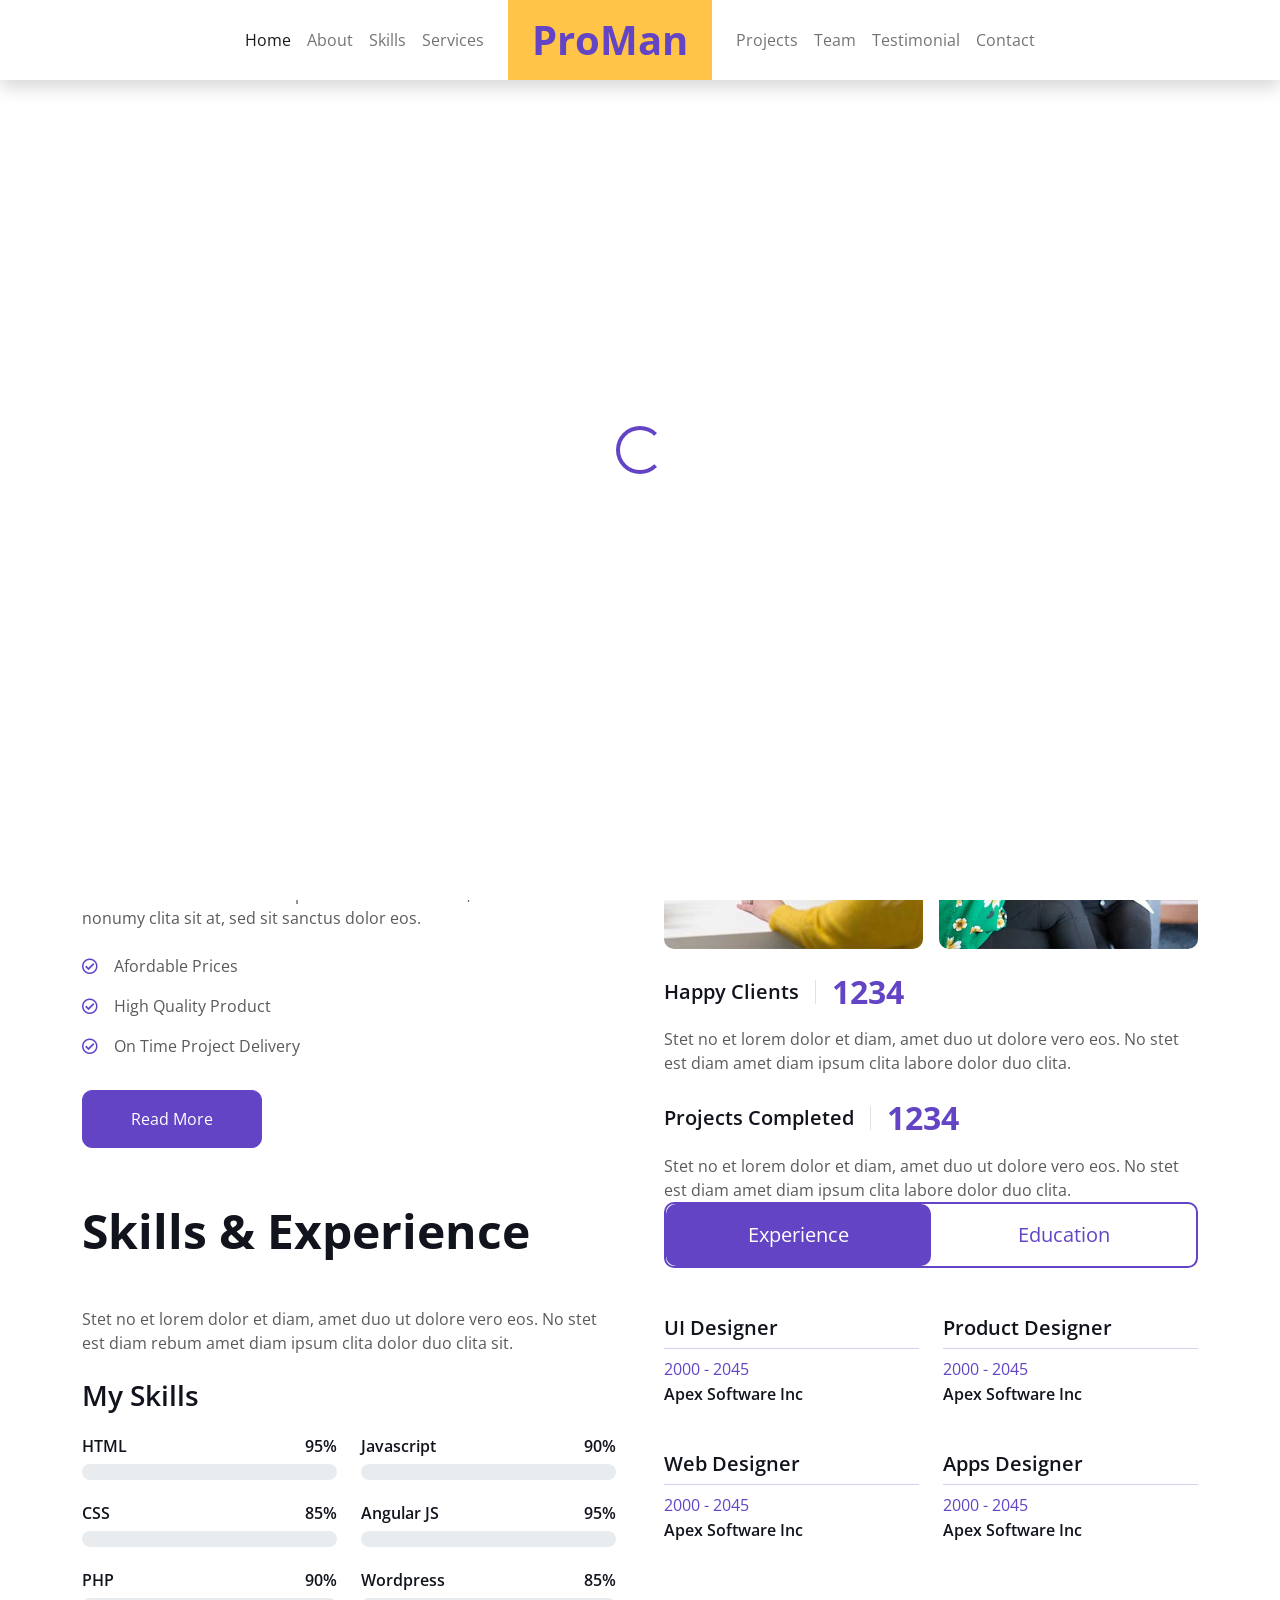
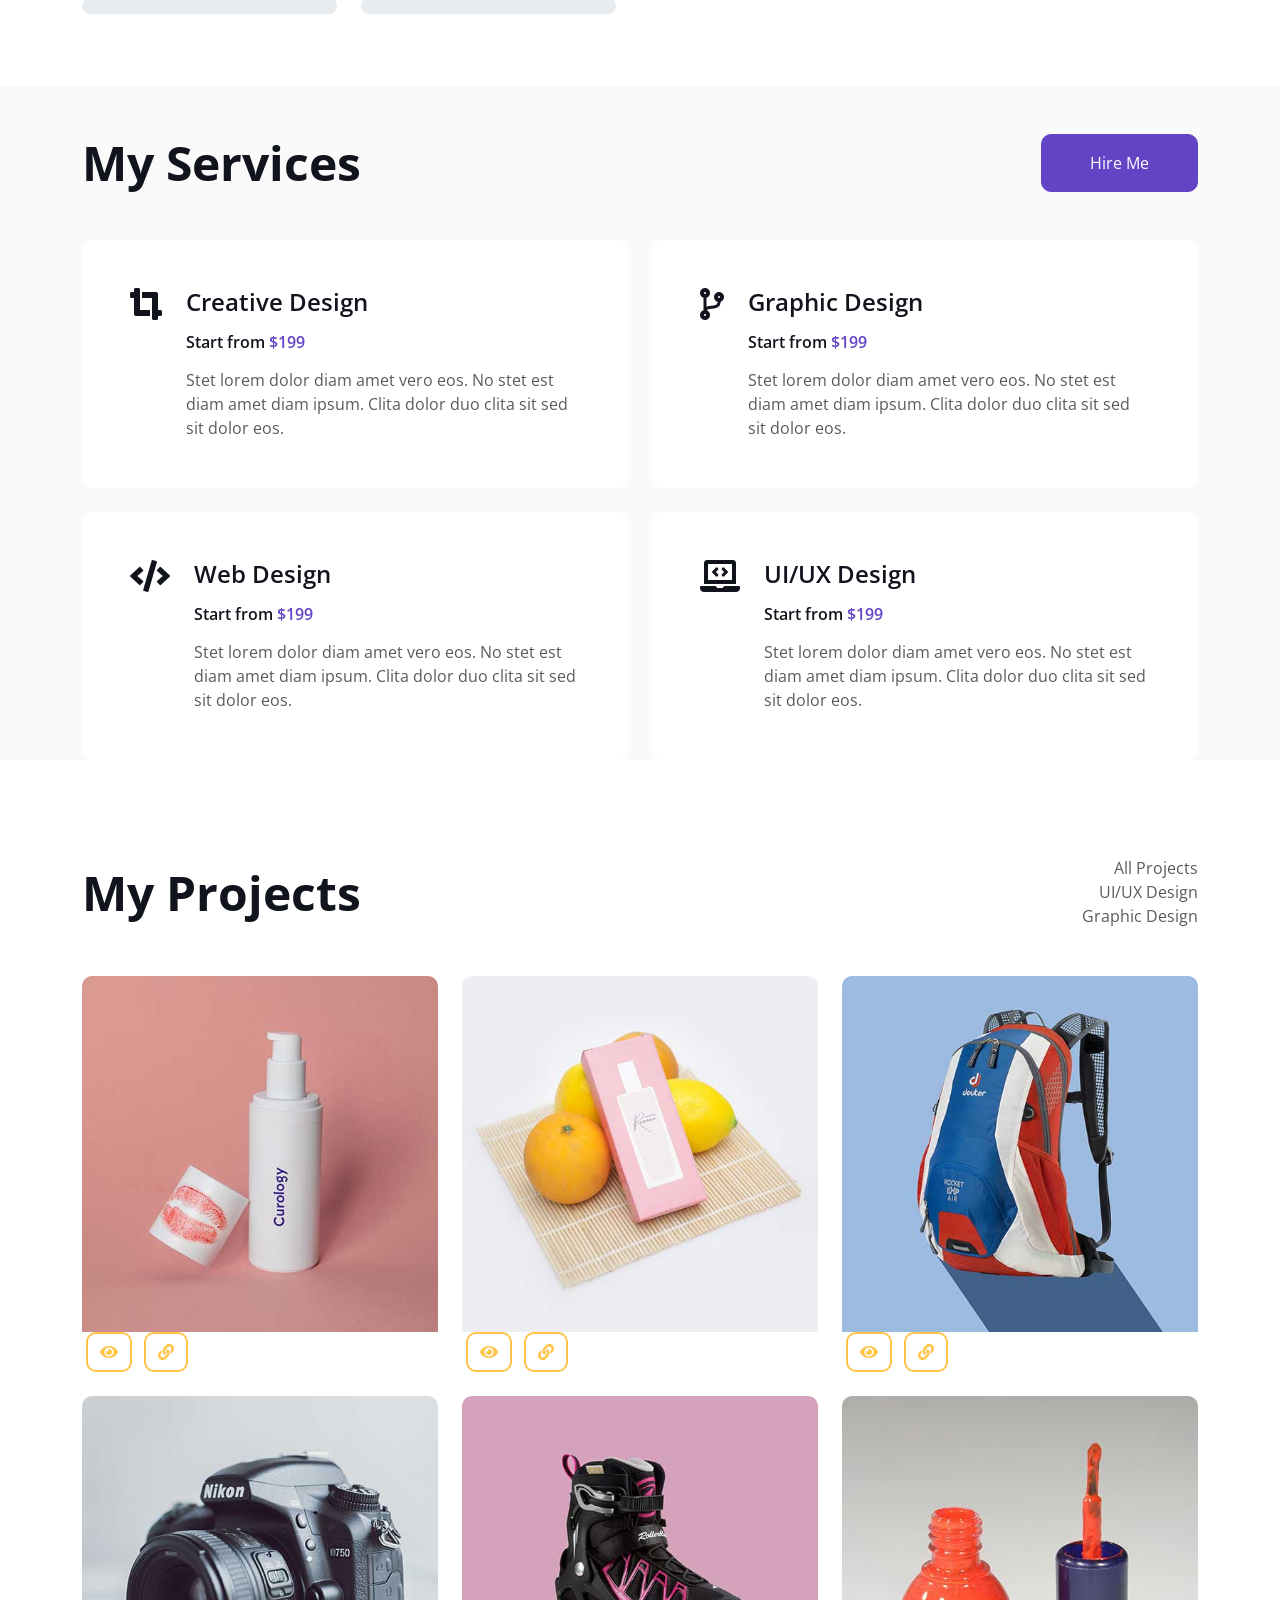
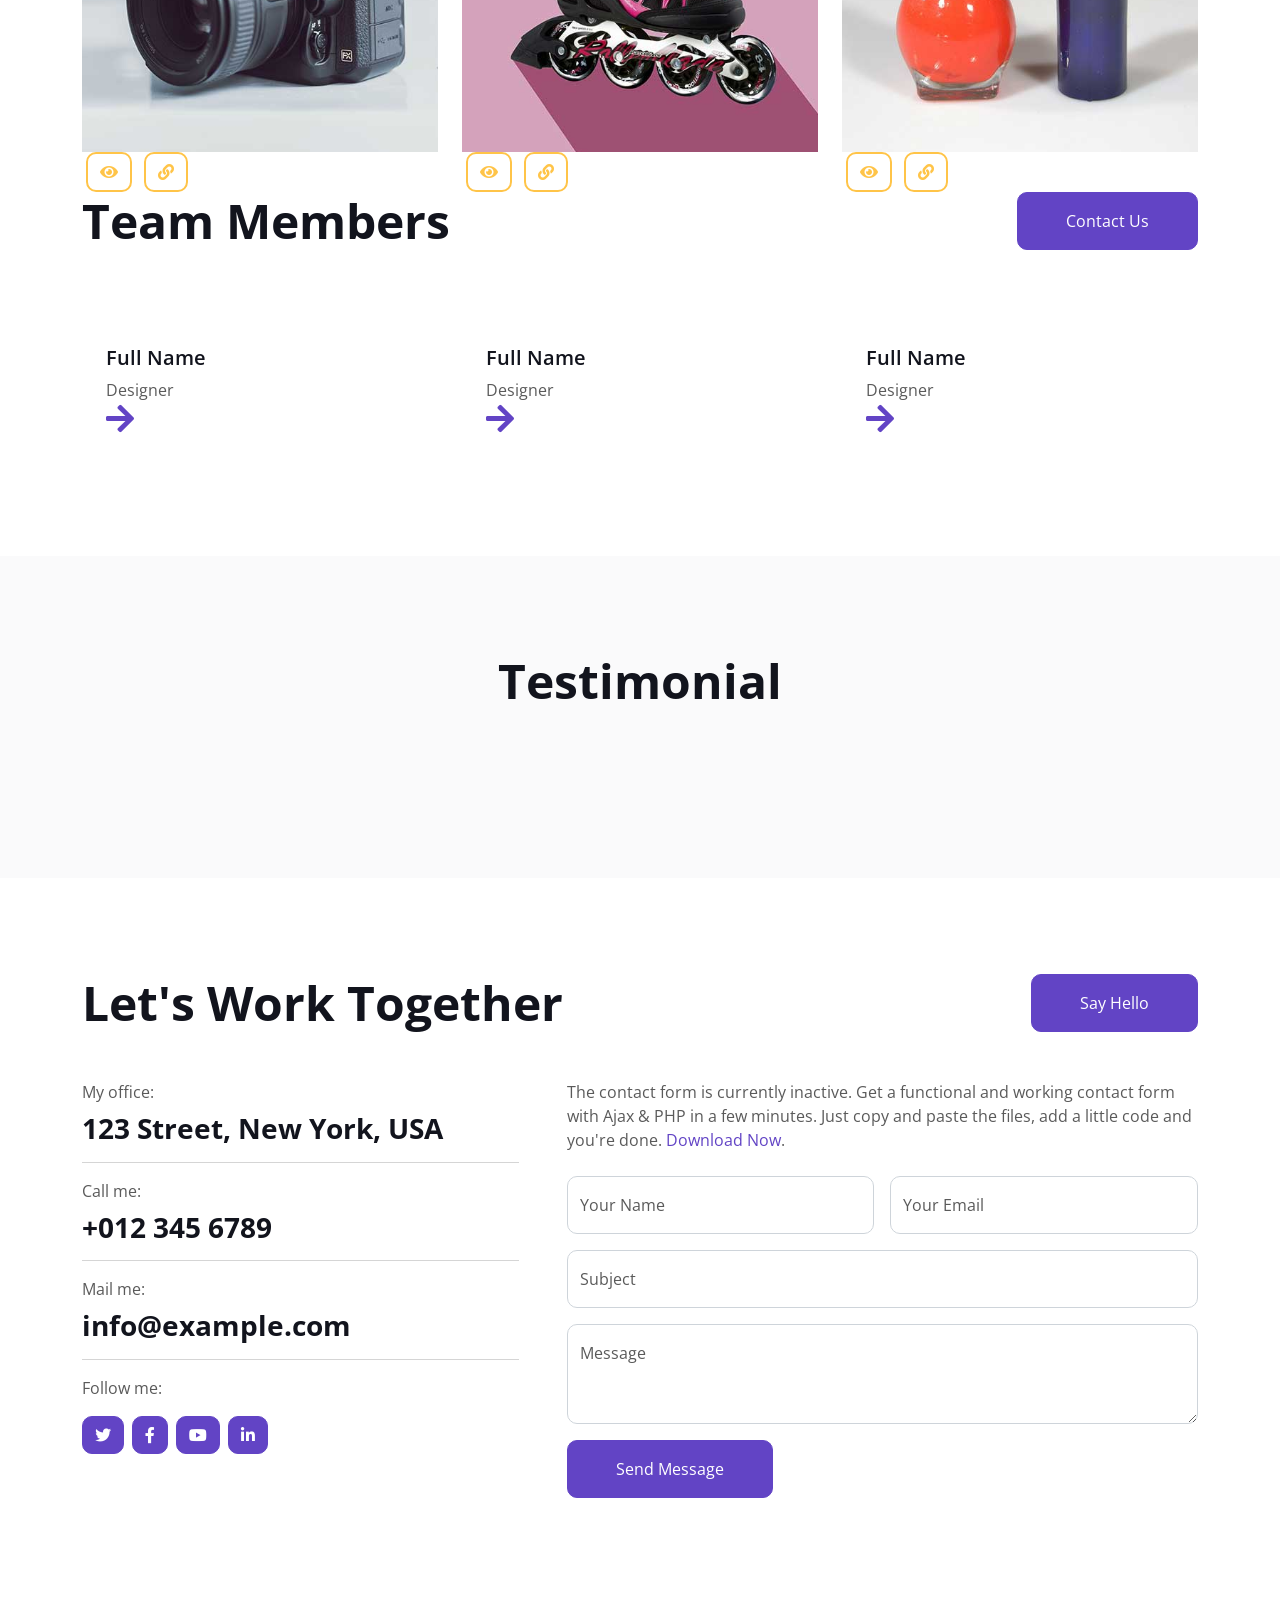
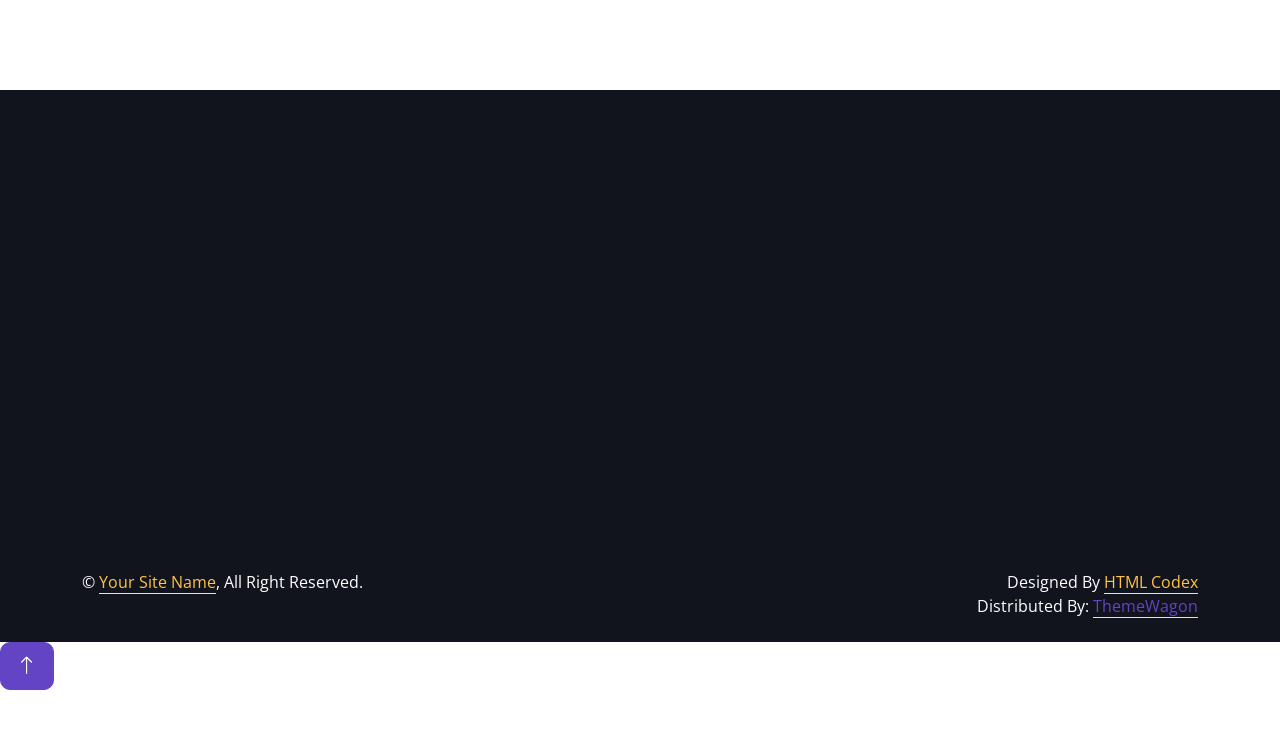
==== index.html @ bfd584e6 "first commit" ====
<!DOCTYPE html>
<html lang="en">

<head>
    <meta charset="utf-8">
    <title>ProMan - Personal Portfolio HTML Template</title>
    <meta content="width=device-width, initial-scale=1.0" name="viewport">
    <meta content="" name="keywords">
    <meta content="" name="description">

    <!-- Favicon -->
    <link href="img/favicon.ico" rel="icon">

    <!-- Google Web Fonts -->
    <link rel="preconnect" href="https://fonts.googleapis.com">
    <link rel="preconnect" href="https://fonts.gstatic.com" crossorigin>
    <link href="https://fonts.googleapis.com/css2?family=Open+Sans:wght@400;500;600;700;800&display=swap" rel="stylesheet"> 

    <!-- Icon Font Stylesheet -->
    <link href="https://cdnjs.cloudflare.com/ajax/libs/font-awesome/5.10.0/css/all.min.css" rel="stylesheet">
    <link href="https://cdn.jsdelivr.net/npm/bootstrap-icons@1.4.1/font/bootstrap-icons.css" rel="stylesheet">

    <!-- Libraries Stylesheet -->
    <link href="lib/animate/animate.min.css" rel="stylesheet">
    <link href="lib/lightbox/css/lightbox.min.css" rel="stylesheet">
    <link href="lib/owlcarousel/assets/owl.carousel.min.css" rel="stylesheet">

    <!-- Customized Bootstrap Stylesheet -->
    <link href="css/bootstrap.min.css" rel="stylesheet">

    <!-- Template Stylesheet -->
    <link href="css/style.css" rel="stylesheet">
</head>

<body data-bs-spy="scroll" data-bs-target=".navbar" data-bs-offset="51">
    <!-- Spinner Start -->
    <div id="spinner" class="show bg-white position-fixed translate-middle w-100 vh-100 top-50 start-50 d-flex align-items-center justify-content-center">
        <div class="spinner-border text-primary" style="width: 3rem; height: 3rem;" role="status">
            <span class="sr-only">Loading...</span>
        </div>
    </div>
    <!-- Spinner End -->


    <!-- Navbar Start -->
    <nav class="navbar navbar-expand-lg bg-white navbar-light fixed-top shadow py-lg-0 px-4 px-lg-5 wow fadeIn" data-wow-delay="0.1s">
        <a href="index.html" class="navbar-brand d-block d-lg-none">
            <h1 class="text-primary fw-bold m-0">ProMan</h1>
        </a>
        <button type="button" class="navbar-toggler" data-bs-toggle="collapse" data-bs-target="#navbarCollapse">
            <span class="navbar-toggler-icon"></span>
        </button>
        <div class="collapse navbar-collapse justify-content-between py-4 py-lg-0" id="navbarCollapse">
            <div class="navbar-nav ms-auto py-0">
                <a href="#home" class="nav-item nav-link active">Home</a>
                <a href="#about" class="nav-item nav-link">About</a>
                <a href="#skill" class="nav-item nav-link">Skills</a>
                <a href="#service" class="nav-item nav-link">Services</a>
            </div>
            <a href="index.html" class="navbar-brand bg-secondary py-3 px-4 mx-3 d-none d-lg-block">
                <h1 class="text-primary fw-bold m-0">ProMan</h1>
            </a>
            <div class="navbar-nav me-auto py-0">
                <a href="#project" class="nav-item nav-link">Projects</a>
                <a href="#team" class="nav-item nav-link">Team</a>
                <a href="#testimonial" class="nav-item nav-link">Testimonial</a>
                <a href="#contact" class="nav-item nav-link">Contact</a>
            </div>
        </div>
    </nav>
    <!-- Navbar End -->


    <!-- Header Start -->
    <div class="container-fluid bg-light my-6 mt-0" id="home">
        <div class="container">
            <div class="row g-5 align-items-center">
                <div class="col-lg-6 py-6 pb-0 pt-lg-0">
                    <h3 class="text-primary mb-3">I'm</h3>
                    <h1 class="display-3 mb-3">Kate Winslet</h1>
                    <h2 class="typed-text-output d-inline"></h2>
                    <div class="typed-text d-none">Web Designer, Web Developer, Front End Developer, Apps Designer, Apps Developer</div>
                    <div class="d-flex align-items-center pt-5">
                        <a href="" class="btn btn-primary py-3 px-4 me-5">Download CV</a>
                        <button type="button" class="btn-play" data-bs-toggle="modal"
                            data-src="https://www.youtube.com/embed/DWRcNpR6Kdc" data-bs-target="#videoModal">
                            <span></span>
                        </button>
                        <h5 class="ms-4 mb-0 d-none d-sm-block">Play Video</h5>
                    </div>
                </div>
                <div class="col-lg-6">
                    <img class="img-fluid" src="img/profile.png" alt="">
                </div>
            </div>
        </div>
    </div>
    <!-- Header End -->


    <!-- Video Modal Start -->
    <div class="modal modal-video fade" id="videoModal" tabindex="-1" aria-labelledby="exampleModalLabel" aria-hidden="true">
        <div class="modal-dialog">
            <div class="modal-content rounded-0">
                <div class="modal-header">
                    <h3 class="modal-title" id="exampleModalLabel">Youtube Video</h3>
                    <button type="button" class="btn-close" data-bs-dismiss="modal" aria-label="Close"></button>
                </div>
                <div class="modal-body">
                    <!-- 16:9 aspect ratio -->
                    <div class="ratio ratio-16x9">
                        <iframe class="embed-responsive-item" src="" id="video" allowfullscreen allowscriptaccess="always"
                            allow="autoplay"></iframe>
                    </div>
                </div>
            </div>
        </div>
    </div>
    <!-- Video Modal End -->


    <!-- About Start -->
    <div class="container-xxl py-6" id="about">
        <div class="container">
            <div class="row g-5">
                <div class="col-lg-6 wow fadeInUp" data-wow-delay="0.1s">
                    <div class="d-flex align-items-center mb-5">
                        <div class="years flex-shrink-0 text-center me-4">
                            <h1 class="display-1 mb-0">15</h1>
                            <h5 class="mb-0">Years</h5>
                        </div>
                        <h3 class="lh-base mb-0">of working experience as a web designer & developer</h3>
                    </div>
                    <p class="mb-4">Stet no et lorem dolor et diam, amet duo ut dolore vero eos. No stet est diam rebum amet diam ipsum. Clita clita labore, dolor duo nonumy clita sit at, sed sit sanctus dolor eos.</p>
                    <p class="mb-3"><i class="far fa-check-circle text-primary me-3"></i>Afordable Prices</p>
                    <p class="mb-3"><i class="far fa-check-circle text-primary me-3"></i>High Quality Product</p>
                    <p class="mb-3"><i class="far fa-check-circle text-primary me-3"></i>On Time Project Delivery</p>
                    <a class="btn btn-primary py-3 px-5 mt-3" href="">Read More</a>
                </div>
                <div class="col-lg-6 wow fadeInUp" data-wow-delay="0.5s">
                    <div class="row g-3 mb-4">
                        <div class="col-sm-6">
                            <img class="img-fluid rounded" src="img/about-1.jpg" alt="">
                        </div>
                        <div class="col-sm-6">
                            <img class="img-fluid rounded" src="img/about-2.jpg" alt="">
                        </div>
                    </div>
                    <div class="d-flex align-items-center mb-3">
                        <h5 class="border-end pe-3 me-3 mb-0">Happy Clients</h5>
                        <h2 class="text-primary fw-bold mb-0" data-toggle="counter-up">1234</h2>
                    </div>
                    <p class="mb-4">Stet no et lorem dolor et diam, amet duo ut dolore vero eos. No stet est diam amet diam ipsum clita labore dolor duo clita.</p>
                    <div class="d-flex align-items-center mb-3">
                        <h5 class="border-end pe-3 me-3 mb-0">Projects Completed</h5>
                        <h2 class="text-primary fw-bold mb-0" data-toggle="counter-up">1234</h2>
                    </div>
                    <p class="mb-0">Stet no et lorem dolor et diam, amet duo ut dolore vero eos. No stet est diam amet diam ipsum clita labore dolor duo clita.</p>
                </div>
            </div>
        </div>
    </div>
    <!-- About End -->


    <!-- Expertise Start -->
    <div class="container-xxl py-6 pb-5" id="skill">
        <div class="container">
            <div class="row g-5">
                <div class="col-lg-6 wow fadeInUp" data-wow-delay="0.1s">
                    <h1 class="display-5 mb-5">Skills & Experience</h1>
                    <p class="mb-4">Stet no et lorem dolor et diam, amet duo ut dolore vero eos. No stet est diam rebum amet diam ipsum clita dolor duo clita sit.</p>
                    <h3 class="mb-4">My Skills</h3>
                    <div class="row align-items-center">
                        <div class="col-md-6">
                            <div class="skill mb-4">
                                <div class="d-flex justify-content-between">
                                    <h6 class="font-weight-bold">HTML</h6>
                                    <h6 class="font-weight-bold">95%</h6>
                                </div>
                                <div class="progress">
                                    <div class="progress-bar bg-primary" role="progressbar" aria-valuenow="95" aria-valuemin="0" aria-valuemax="100"></div>
                                </div>
                            </div>
                            <div class="skill mb-4">
                                <div class="d-flex justify-content-between">
                                    <h6 class="font-weight-bold">CSS</h6>
                                    <h6 class="font-weight-bold">85%</h6>
                                </div>
                                <div class="progress">
                                    <div class="progress-bar bg-warning" role="progressbar" aria-valuenow="85" aria-valuemin="0" aria-valuemax="100"></div>
                                </div>
                            </div>
                            <div class="skill mb-4">
                                <div class="d-flex justify-content-between">
                                    <h6 class="font-weight-bold">PHP</h6>
                                    <h6 class="font-weight-bold">90%</h6>
                                </div>
                                <div class="progress">
                                    <div class="progress-bar bg-danger" role="progressbar" aria-valuenow="90" aria-valuemin="0" aria-valuemax="100"></div>
                                </div>
                            </div>
                        </div>
                        <div class="col-md-6">
                            <div class="skill mb-4">
                                <div class="d-flex justify-content-between">
                                    <h6 class="font-weight-bold">Javascript</h6>
                                    <h6 class="font-weight-bold">90%</h6>
                                </div>
                                <div class="progress">
                                    <div class="progress-bar bg-danger" role="progressbar" aria-valuenow="90" aria-valuemin="0" aria-valuemax="100"></div>
                                </div>
                            </div>
                            <div class="skill mb-4">
                                <div class="d-flex justify-content-between">
                                    <h6 class="font-weight-bold">Angular JS</h6>
                                    <h6 class="font-weight-bold">95%</h6>
                                </div>
                                <div class="progress">
                                    <div class="progress-bar bg-dark" role="progressbar" aria-valuenow="95" aria-valuemin="0" aria-valuemax="100"></div>
                                </div>
                            </div>
                            <div class="skill mb-4">
                                <div class="d-flex justify-content-between">
                                    <h6 class="font-weight-bold">Wordpress</h6>
                                    <h6 class="font-weight-bold">85%</h6>
                                </div>
                                <div class="progress">
                                    <div class="progress-bar bg-info" role="progressbar" aria-valuenow="85" aria-valuemin="0" aria-valuemax="100"></div>
                                </div>
                            </div>
                        </div>
                    </div>
                </div>
                <div class="col-lg-6 wow fadeInUp" data-wow-delay="0.5s">
                    <ul class="nav nav-pills rounded border border-2 border-primary mb-5">
                        <li class="nav-item w-50">
                            <button class="nav-link w-100 py-3 fs-5 active" data-bs-toggle="pill" href="#tab-1">Experience</button>
                        </li>
                        <li class="nav-item w-50">
                            <button class="nav-link w-100 py-3 fs-5" data-bs-toggle="pill" href="#tab-2">Education</button>
                        </li>
                    </ul>
                    <div class="tab-content">
                        <div id="tab-1" class="tab-pane fade show p-0 active">
                            <div class="row gy-5 gx-4">
                                <div class="col-sm-6">
                                    <h5>UI Designer</h5>
                                    <hr class="text-primary my-2">
                                    <p class="text-primary mb-1">2000 - 2045</p>
                                    <h6 class="mb-0">Apex Software Inc</h6>
                                </div>
                                <div class="col-sm-6">
                                    <h5>Product Designer</h5>
                                    <hr class="text-primary my-2">
                                    <p class="text-primary mb-1">2000 - 2045</p>
                                    <h6 class="mb-0">Apex Software Inc</h6>
                                </div>
                                <div class="col-sm-6">
                                    <h5>Web Designer</h5>
                                    <hr class="text-primary my-2">
                                    <p class="text-primary mb-1">2000 - 2045</p>
                                    <h6 class="mb-0">Apex Software Inc</h6>
                                </div>
                                <div class="col-sm-6">
                                    <h5>Apps Designer</h5>
                                    <hr class="text-primary my-2">
                                    <p class="text-primary mb-1">2000 - 2045</p>
                                    <h6 class="mb-0">Apex Software Inc</h6>
                                </div>
                            </div>
                        </div>
                        <div id="tab-2" class="tab-pane fade show p-0">
                            <div class="row gy-5 gx-4">
                                <div class="col-sm-6">
                                    <h5>UI Design Course</h5>
                                    <hr class="text-primary my-2">
                                    <p class="text-primary mb-1">2000 - 2045</p>
                                    <h6 class="mb-0">Cambridge University</h6>
                                </div>
                                <div class="col-sm-6">
                                    <h5>IOS Development</h5>
                                    <hr class="text-primary my-2">
                                    <p class="text-primary mb-1">2000 - 2045</p>
                                    <h6 class="mb-0">Cambridge University</h6>
                                </div>
                                <div class="col-sm-6">
                                    <h5>Web Design</h5>
                                    <hr class="text-primary my-2">
                                    <p class="text-primary mb-1">2000 - 2045</p>
                                    <h6 class="mb-0">Cambridge University</h6>
                                </div>
                                <div class="col-sm-6">
                                    <h5>Apps Design</h5>
                                    <hr class="text-primary my-2">
                                    <p class="text-primary mb-1">2000 - 2045</p>
                                    <h6 class="mb-0">Cambridge University</h6>
                                </div>
                            </div>
                        </div>
                    </div>
                </div>
            </div>
        </div>
    </div>
    <!-- Expertise End -->


    <!-- Service Start -->
    <div class="container-fluid bg-light my-5 py-6" id="service">
        <div class="container">
            <div class="row g-5 mb-5 wow fadeInUp" data-wow-delay="0.1s">
                <div class="col-lg-6">
                    <h1 class="display-5 mb-0">My Services</h1>
                </div>
                <div class="col-lg-6 text-lg-end">
                    <a class="btn btn-primary py-3 px-5" href="">Hire Me</a>
                </div>
            </div>
            <div class="row g-4">
                <div class="col-lg-6 wow fadeInUp" data-wow-delay="0.1s">
                    <div class="service-item d-flex flex-column flex-sm-row bg-white rounded h-100 p-4 p-lg-5">
                        <div class="bg-icon flex-shrink-0 mb-3">
                            <i class="fa fa-crop-alt fa-2x text-dark"></i>
                        </div>
                        <div class="ms-sm-4">
                            <h4 class="mb-3">Creative Design</h4>
                            <h6 class="mb-3">Start from <span class="text-primary">$199</span></h6>
                            <span>Stet lorem dolor diam amet vero eos. No stet est diam amet diam ipsum. Clita dolor duo clita sit sed sit dolor eos.</span>
                        </div>
                    </div>
                </div>
                <div class="col-lg-6 wow fadeInUp" data-wow-delay="0.3s">
                    <div class="service-item d-flex flex-column flex-sm-row bg-white rounded h-100 p-4 p-lg-5">
                        <div class="bg-icon flex-shrink-0 mb-3">
                            <i class="fa fa-code-branch fa-2x text-dark"></i>
                        </div>
                        <div class="ms-sm-4">
                            <h4 class="mb-3">Graphic Design</h4>
                            <h6 class="mb-3">Start from <span class="text-primary">$199</span></h6>
                            <span>Stet lorem dolor diam amet vero eos. No stet est diam amet diam ipsum. Clita dolor duo clita sit sed sit dolor eos.</span>
                        </div>
                    </div>
                </div>
                <div class="col-lg-6 wow fadeInUp" data-wow-delay="0.1s">
                    <div class="service-item d-flex flex-column flex-sm-row bg-white rounded h-100 p-4 p-lg-5">
                        <div class="bg-icon flex-shrink-0 mb-3">
                            <i class="fa fa-code fa-2x text-dark"></i>
                        </div>
                        <div class="ms-sm-4">
                            <h4 class="mb-3">Web Design</h4>
                            <h6 class="mb-3">Start from <span class="text-primary">$199</span></h6>
                            <span>Stet lorem dolor diam amet vero eos. No stet est diam amet diam ipsum. Clita dolor duo clita sit sed sit dolor eos.</span>
                        </div>
                    </div>
                </div>
                <div class="col-lg-6 wow fadeInUp" data-wow-delay="0.3s">
                    <div class="service-item d-flex flex-column flex-sm-row bg-white rounded h-100 p-4 p-lg-5">
                        <div class="bg-icon flex-shrink-0 mb-3">
                            <i class="fa fa-laptop-code fa-2x text-dark"></i>
                        </div>
                        <div class="ms-sm-4">
                            <h4 class="mb-3">UI/UX Design</h4>
                            <h6 class="mb-3">Start from <span class="text-primary">$199</span></h6>
                            <span>Stet lorem dolor diam amet vero eos. No stet est diam amet diam ipsum. Clita dolor duo clita sit sed sit dolor eos.</span>
                        </div>
                    </div>
                </div>
            </div>
        </div>
    </div>
    <!-- Service End -->


    <!-- Projects Start -->
    <div class="container-xxl py-6 pt-5" id="project">
        <div class="container">
            <div class="row g-5 mb-5 align-items-center wow fadeInUp" data-wow-delay="0.1s">
                <div class="col-lg-6">
                    <h1 class="display-5 mb-0">My Projects</h1>
                </div>
                <div class="col-lg-6 text-lg-end">
                    <ul class="list-inline mx-n3 mb-0" id="portfolio-flters">
                        <li class="mx-3 active" data-filter="*">All Projects</li>
                        <li class="mx-3" data-filter=".first">UI/UX Design</li>
                        <li class="mx-3" data-filter=".second">Graphic Design</li>
                    </ul>
                </div>
            </div>
            <div class="row g-4 portfolio-container wow fadeInUp" data-wow-delay="0.1s">
                <div class="col-lg-4 col-md-6 portfolio-item first">
                    <div class="portfolio-img rounded overflow-hidden">
                        <img class="img-fluid" src="img/project-1.jpg" alt="">
                        <div class="portfolio-btn">
                            <a class="btn btn-lg-square btn-outline-secondary border-2 mx-1" href="img/project-1.jpg" data-lightbox="portfolio"><i class="fa fa-eye"></i></a>
                            <a class="btn btn-lg-square btn-outline-secondary border-2 mx-1" href=""><i class="fa fa-link"></i></a>
                        </div>
                    </div>
                </div>
                <div class="col-lg-4 col-md-6 portfolio-item second">
                    <div class="portfolio-img rounded overflow-hidden">
                        <img class="img-fluid" src="img/project-2.jpg" alt="">
                        <div class="portfolio-btn">
                            <a class="btn btn-lg-square btn-outline-secondary border-2 mx-1" href="img/project-2.jpg" data-lightbox="portfolio"><i class="fa fa-eye"></i></a>
                            <a class="btn btn-lg-square btn-outline-secondary border-2 mx-1" href=""><i class="fa fa-link"></i></a>
                        </div>
                    </div>
                </div>
                <div class="col-lg-4 col-md-6 portfolio-item first">
                    <div class="portfolio-img rounded overflow-hidden">
                        <img class="img-fluid" src="img/project-3.jpg" alt="">
                        <div class="portfolio-btn">
                            <a class="btn btn-lg-square btn-outline-secondary border-2 mx-1" href="img/project-3.jpg" data-lightbox="portfolio"><i class="fa fa-eye"></i></a>
                            <a class="btn btn-lg-square btn-outline-secondary border-2 mx-1" href=""><i class="fa fa-link"></i></a>
                        </div>
                    </div>
                </div>
                <div class="col-lg-4 col-md-6 portfolio-item second">
                    <div class="portfolio-img rounded overflow-hidden">
                        <img class="img-fluid" src="img/project-4.jpg" alt="">
                        <div class="portfolio-btn">
                            <a class="btn btn-lg-square btn-outline-secondary border-2 mx-1" href="img/project-4.jpg" data-lightbox="portfolio"><i class="fa fa-eye"></i></a>
                            <a class="btn btn-lg-square btn-outline-secondary border-2 mx-1" href=""><i class="fa fa-link"></i></a>
                        </div>
                    </div>
                </div>
                <div class="col-lg-4 col-md-6 portfolio-item first">
                    <div class="portfolio-img rounded overflow-hidden">
                        <img class="img-fluid" src="img/project-5.jpg" alt="">
                        <div class="portfolio-btn">
                            <a class="btn btn-lg-square btn-outline-secondary border-2 mx-1" href="img/project-5.jpg" data-lightbox="portfolio"><i class="fa fa-eye"></i></a>
                            <a class="btn btn-lg-square btn-outline-secondary border-2 mx-1" href=""><i class="fa fa-link"></i></a>
                        </div>
                    </div>
                </div>
                <div class="col-lg-4 col-md-6 portfolio-item second">
                    <div class="portfolio-img rounded overflow-hidden">
                        <img class="img-fluid" src="img/project-6.jpg" alt="">
                        <div class="portfolio-btn">
                            <a class="btn btn-lg-square btn-outline-secondary border-2 mx-1" href="img/project-6.jpg" data-lightbox="portfolio"><i class="fa fa-eye"></i></a>
                            <a class="btn btn-lg-square btn-outline-secondary border-2 mx-1" href=""><i class="fa fa-link"></i></a>
                        </div>
                    </div>
                </div>
            </div>
        </div>
    </div>
    <!-- Projects End -->


    <!-- Team Start -->
    <div class="container-xxl py-6 pb-5" id="team">
        <div class="container">
            <div class="row g-5 mb-5 wow fadeInUp" data-wow-delay="0.1s">
                <div class="col-lg-6">
                    <h1 class="display-5 mb-0">Team Members</h1>
                </div>
                <div class="col-lg-6 text-lg-end">
                    <a class="btn btn-primary py-3 px-5" href="">Contact Us</a>
                </div>
            </div>
            <div class="row g-4">
                <div class="col-lg-4 col-md-6 wow fadeInUp" data-wow-delay="0.1s">
                    <div class="team-item position-relative">
                        <img class="img-fluid rounded" src="img/team-1.jpg" alt="">
                        <div class="team-text bg-white rounded-end p-4">
                            <div>
                                <h5>Full Name</h5>
                                <span>Designer</span>
                            </div>
                            <i class="fa fa-arrow-right fa-2x text-primary"></i>
                        </div>
                    </div>
                </div>
                <div class="col-lg-4 col-md-6 wow fadeInUp" data-wow-delay="0.3s">
                    <div class="team-item position-relative">
                        <img class="img-fluid rounded" src="img/team-2.jpg" alt="">
                        <div class="team-text bg-white rounded-end p-4">
                            <div>
                                <h5>Full Name</h5>
                                <span>Designer</span>
                            </div>
                            <i class="fa fa-arrow-right fa-2x text-primary"></i>
                        </div>
                    </div>
                </div>
                <div class="col-lg-4 col-md-6 wow fadeInUp" data-wow-delay="0.5s">
                    <div class="team-item position-relative">
                        <img class="img-fluid rounded" src="img/team-3.jpg" alt="">
                        <div class="team-text bg-white rounded-end p-4">
                            <div>
                                <h5>Full Name</h5>
                                <span>Designer</span>
                            </div>
                            <i class="fa fa-arrow-right fa-2x text-primary"></i>
                        </div>
                    </div>
                </div>
            </div>
        </div>
    </div>
    <!-- Team End -->


    <!-- Testimonial Start -->
    <div class="container-fluid bg-light py-5 my-5" id="testimonial">
        <div class="container-fluid py-5">
            <h1 class="display-5 text-center mb-5 wow fadeInUp" data-wow-delay="0.1s">Testimonial</h1>
            <div class="row justify-content-center">
                <div class="col-lg-3 d-none d-lg-block">
                    <div class="testimonial-left h-100">
                        <img class="img-fluid wow fadeIn" data-wow-delay="0.1s" src="img/testimonial-1.jpg" alt="">
                        <img class="img-fluid wow fadeIn" data-wow-delay="0.3s" src="img/testimonial-2.jpg" alt="">
                        <img class="img-fluid wow fadeIn" data-wow-delay="0.5s" src="img/testimonial-3.jpg" alt="">
                    </div>
                </div>
                <div class="col-lg-6 wow fadeInUp" data-wow-delay="0.5s">
                    <div class="owl-carousel testimonial-carousel">
                        <div class="testimonial-item text-center">
                            <div class="position-relative mb-5">
                                <img class="img-fluid rounded-circle border border-secondary p-2 mx-auto" src="img/testimonial-1.jpg" alt="">
                                <div class="testimonial-icon">
                                    <i class="fa fa-quote-left text-primary"></i>
                                </div>
                            </div>
                            <p class="fs-5 fst-italic">Dolores sed duo clita tempor justo dolor et stet lorem kasd labore dolore lorem ipsum. At lorem lorem magna ut et, nonumy et labore et tempor diam tempor erat.</p>
                            <hr class="w-25 mx-auto">
                            <h5>Client Name</h5>
                            <span>Profession</span>
                        </div>
                        <div class="testimonial-item text-center">
                            <div class="position-relative mb-5">
                                <img class="img-fluid rounded-circle border border-secondary p-2 mx-auto" src="img/testimonial-2.jpg" alt="">
                                <div class="testimonial-icon">
                                    <i class="fa fa-quote-left text-primary"></i>
                                </div>
                            </div>
                            <p class="fs-5 fst-italic">Dolores sed duo clita tempor justo dolor et stet lorem kasd labore dolore lorem ipsum. At lorem lorem magna ut et, nonumy et labore et tempor diam tempor erat.</p>
                            <hr class="w-25 mx-auto">
                            <h5>Client Name</h5>
                            <span>Profession</span>
                        </div>
                        <div class="testimonial-item text-center">
                            <div class="position-relative mb-5">
                                <img class="img-fluid rounded-circle border border-secondary p-2 mx-auto" src="img/testimonial-3.jpg" alt="">
                                <div class="testimonial-icon">
                                    <i class="fa fa-quote-left text-primary"></i>
                                </div>
                            </div>
                            <p class="fs-5 fst-italic">Dolores sed duo clita tempor justo dolor et stet lorem kasd labore dolore lorem ipsum. At lorem lorem magna ut et, nonumy et labore et tempor diam tempor erat.</p>
                            <hr class="w-25 mx-auto">
                            <h5>Client Name</h5>
                            <span>Profession</span>
                        </div>
                    </div>
                </div>
                <div class="col-lg-3 d-none d-lg-block">
                    <div class="testimonial-right h-100">
                        <img class="img-fluid wow fadeIn" data-wow-delay="0.1s" src="img/testimonial-1.jpg" alt="">
                        <img class="img-fluid wow fadeIn" data-wow-delay="0.3s" src="img/testimonial-2.jpg" alt="">
                        <img class="img-fluid wow fadeIn" data-wow-delay="0.5s" src="img/testimonial-3.jpg" alt="">
                    </div>
                </div>
            </div>
        </div>
    </div>
    <!-- Testimonial End -->


    <!-- Contact Start -->
    <div class="container-xxl pb-5" id="contact">
        <div class="container py-5">
            <div class="row g-5 mb-5 wow fadeInUp" data-wow-delay="0.1s">
                <div class="col-lg-6">
                    <h1 class="display-5 mb-0">Let's Work Together</h1>
                </div>
                <div class="col-lg-6 text-lg-end">
                    <a class="btn btn-primary py-3 px-5" href="">Say Hello</a>
                </div>
            </div>
            <div class="row g-5">
                <div class="col-lg-5 col-md-6 wow fadeInUp" data-wow-delay="0.1s">
                    <p class="mb-2">My office:</p>
                    <h3 class="fw-bold">123 Street, New York, USA</h3>
                    <hr class="w-100">
                    <p class="mb-2">Call me:</p>
                    <h3 class="fw-bold">+012 345 6789</h3>
                    <hr class="w-100">
                    <p class="mb-2">Mail me:</p>
                    <h3 class="fw-bold">info@example.com</h3>
                    <hr class="w-100">
                    <p class="mb-2">Follow me:</p>
                    <div class="d-flex pt-2">
                        <a class="btn btn-square btn-primary me-2" href=""><i class="fab fa-twitter"></i></a>
                        <a class="btn btn-square btn-primary me-2" href=""><i class="fab fa-facebook-f"></i></a>
                        <a class="btn btn-square btn-primary me-2" href=""><i class="fab fa-youtube"></i></a>
                        <a class="btn btn-square btn-primary me-2" href=""><i class="fab fa-linkedin-in"></i></a>
                    </div>
                </div>
                <div class="col-lg-7 col-md-6 wow fadeInUp" data-wow-delay="0.5s">
                    <p class="mb-4">The contact form is currently inactive. Get a functional and working contact form with Ajax & PHP in a few minutes. Just copy and paste the files, add a little code and you're done. <a href="https://htmlcodex.com/contact-form">Download Now</a>.</p>
                    <form>
                        <div class="row g-3">
                            <div class="col-md-6">
                                <div class="form-floating">
                                    <input type="text" class="form-control" id="name" placeholder="Your Name">
                                    <label for="name">Your Name</label>
                                </div>
                            </div>
                            <div class="col-md-6">
                                <div class="form-floating">
                                    <input type="email" class="form-control" id="email" placeholder="Your Email">
                                    <label for="email">Your Email</label>
                                </div>
                            </div>
                            <div class="col-12">
                                <div class="form-floating">
                                    <input type="text" class="form-control" id="subject" placeholder="Subject">
                                    <label for="subject">Subject</label>
                                </div>
                            </div>
                            <div class="col-12">
                                <div class="form-floating">
                                    <textarea class="form-control" placeholder="Leave a message here" id="message" style="height: 100px"></textarea>
                                    <label for="message">Message</label>
                                </div>
                            </div>
                            <div class="col-12">
                                <button class="btn btn-primary py-3 px-5" type="submit">Send Message</button>
                            </div>
                        </div>
                    </form>
                </div>
            </div>
        </div>
    </div>
    <!-- Contact End -->


    <!-- Map Start -->
    <div class="container-xxl pt-5 px-0 wow fadeInUp" data-wow-delay="0.1s">
        <div class="container-xxl pt-5 px-0">
            <div class="bg-dark">
                <iframe
                src="https://www.google.com/maps/embed?pb=!1m18!1m12!1m3!1d3001156.4288297426!2d-78.01371936852176!3d42.72876761954724!2m3!1f0!2f0!3f0!3m2!1i1024!2i768!4f13.1!3m3!1m2!1s0x4ccc4bf0f123a5a9%3A0xddcfc6c1de189567!2sNew%20York%2C%20USA!5e0!3m2!1sen!2sbd!4v1603794290143!5m2!1sen!2sbd"
                frameborder="0" style="width: 100%; height: 450px; border:0;" allowfullscreen="" aria-hidden="false"
                tabindex="0"></iframe>
            </div>
        </div>
    </div>
    <!-- Map End -->


    <!-- Copyright Start -->
    <div class="container-fluid bg-dark text-white py-4">
            <div class="container">
                <div class="row">
                    <div class="col-md-6 text-center text-md-start mb-3 mb-md-0">
                        &copy; <a class="border-bottom text-secondary" href="#">Your Site Name</a>, All Right Reserved.
                    </div>
                    <div class="col-md-6 text-center text-md-end">
                        <!--/*** This template is free as long as you keep the footer author’s credit link/attribution link/backlink. If you'd like to use the template without the footer author’s credit link/attribution link/backlink, you can purchase the Credit Removal License from "https://htmlcodex.com/credit-removal". Thank you for your support. ***/-->
                        Designed By <a class="border-bottom text-secondary" href="https://htmlcodex.com">HTML Codex</a>
                        <br>Distributed By: <a class="border-bottom" href="https://themewagon.com" target="_blank">ThemeWagon</a>
                    </div>
                </div>
            </div>
        </div>
    </div>
    <!-- Copyright End -->


    <!-- Back to Top -->
    <a href="#" class="btn btn-lg btn-primary btn-lg-square back-to-top"><i class="bi bi-arrow-up"></i></a>


    <!-- JavaScript Libraries -->
    <script src="https://code.jquery.com/jquery-3.4.1.min.js"></script>
    <script src="https://cdn.jsdelivr.net/npm/bootstrap@5.0.0/dist/js/bootstrap.bundle.min.js"></script>
    <script src="lib/wow/wow.min.js"></script>
    <script src="lib/easing/easing.min.js"></script>
    <script src="lib/waypoints/waypoints.min.js"></script>
    <script src="lib/typed/typed.min.js"></script>
    <script src="lib/counterup/counterup.min.js"></script>
    <script src="lib/owlcarousel/owl.carousel.min.js"></script>
    <script src="lib/isotope/isotope.pkgd.min.js"></script>
    <script src="lib/lightbox/js/lightbox.min.js"></script>

    <!-- Template Javascript -->
    <script src="js/main.js"></script>
</body>

</html>
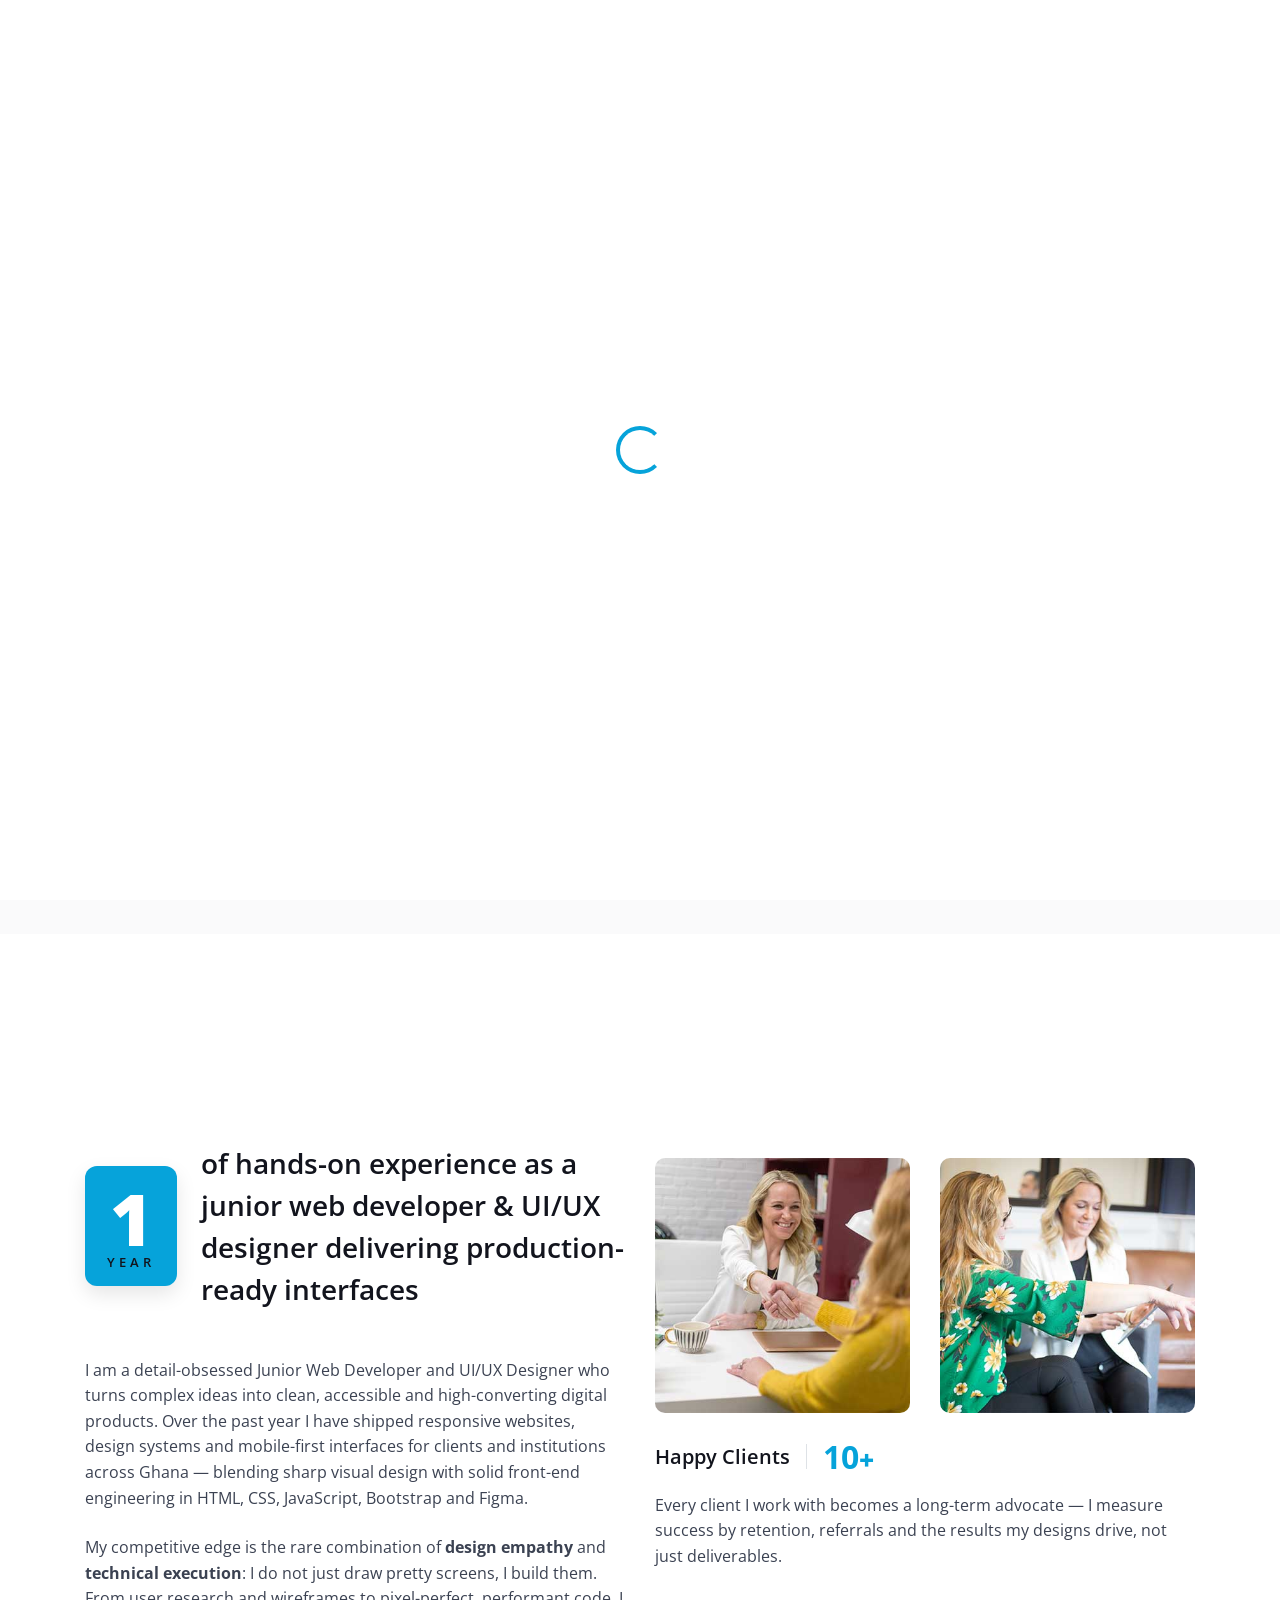
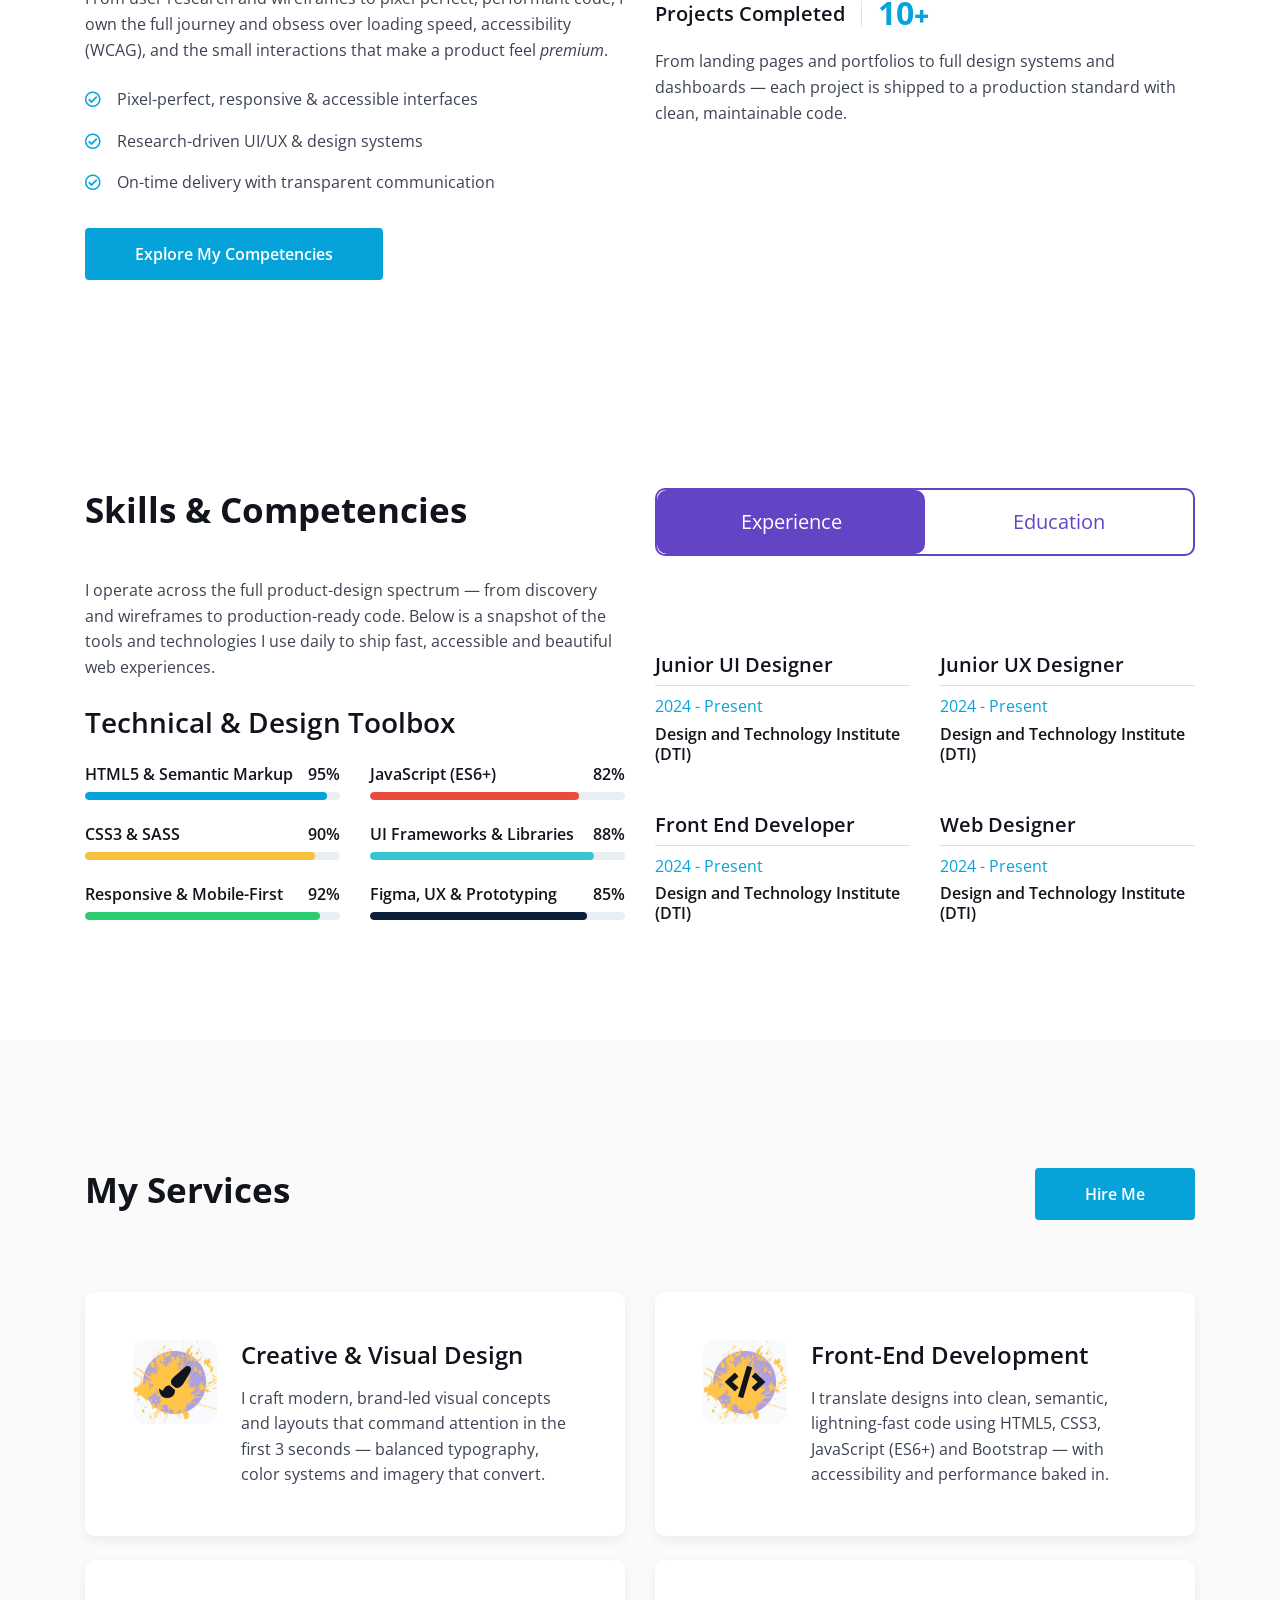
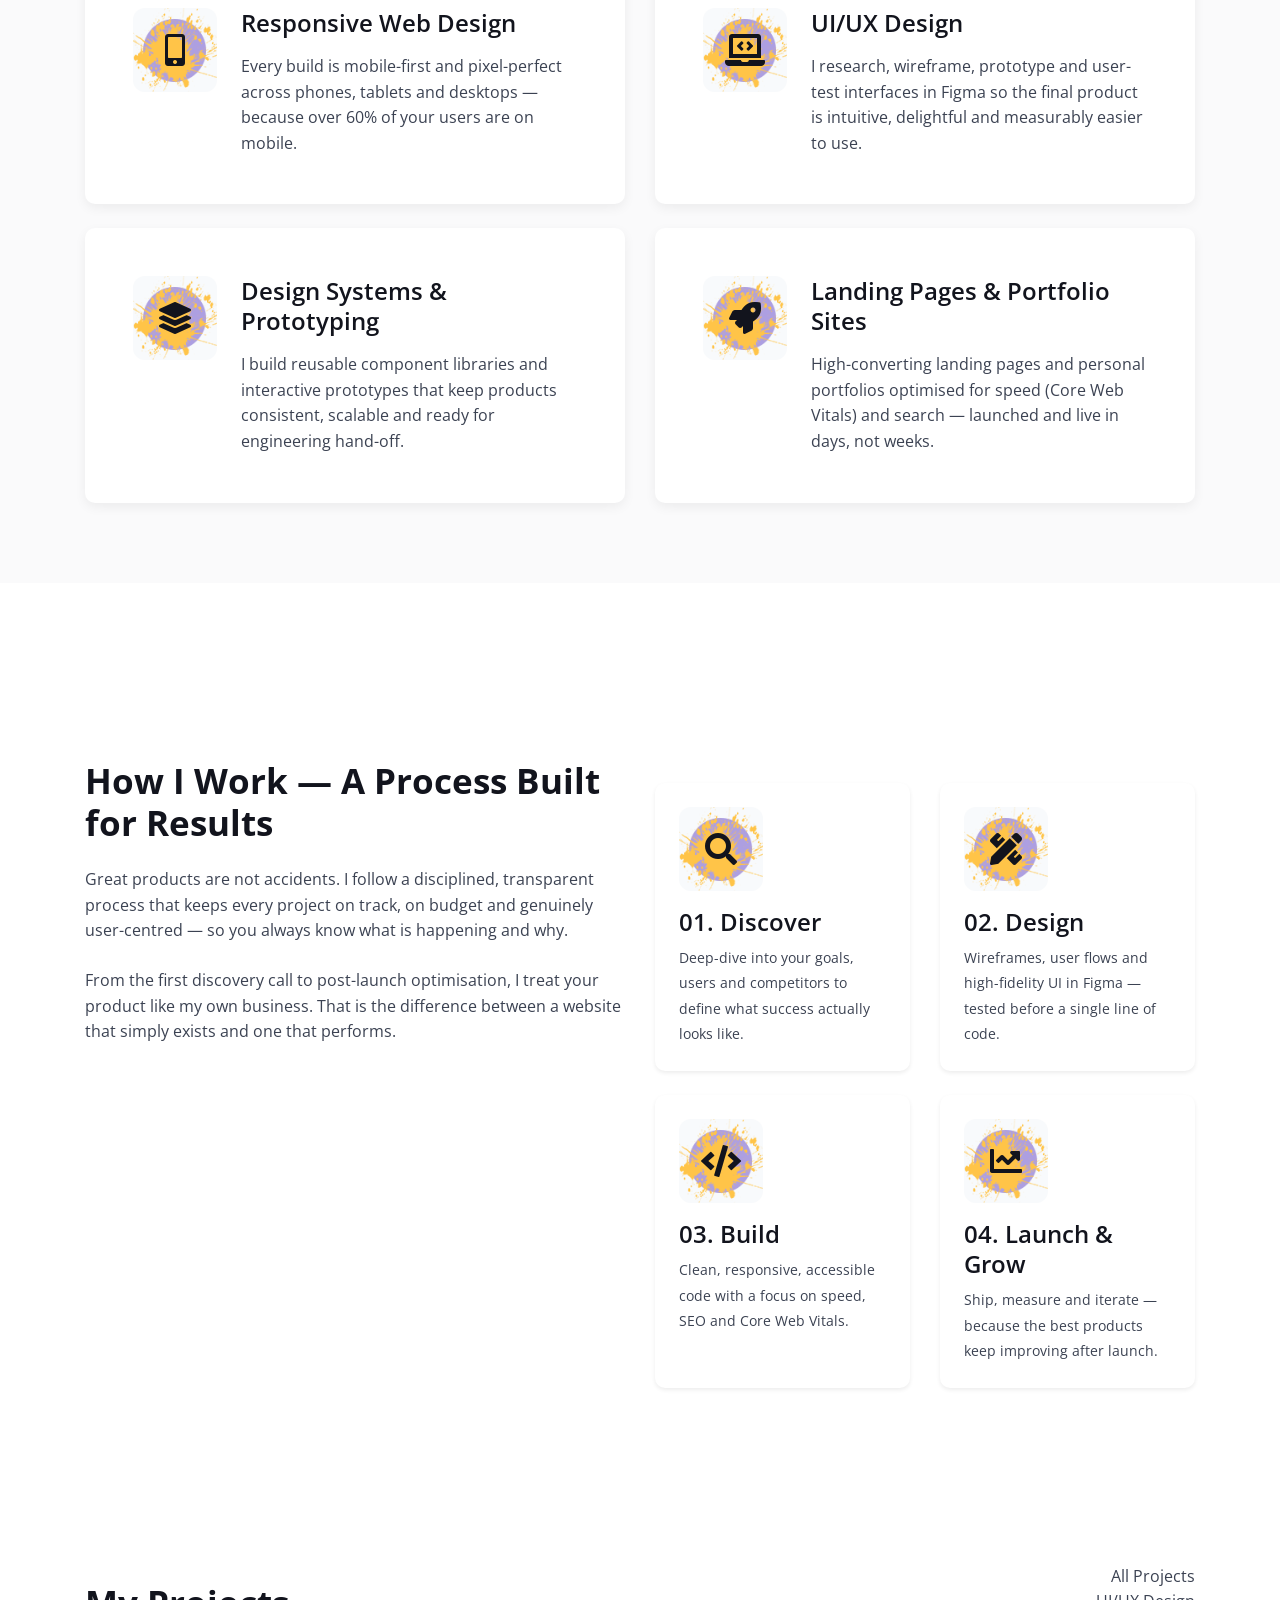
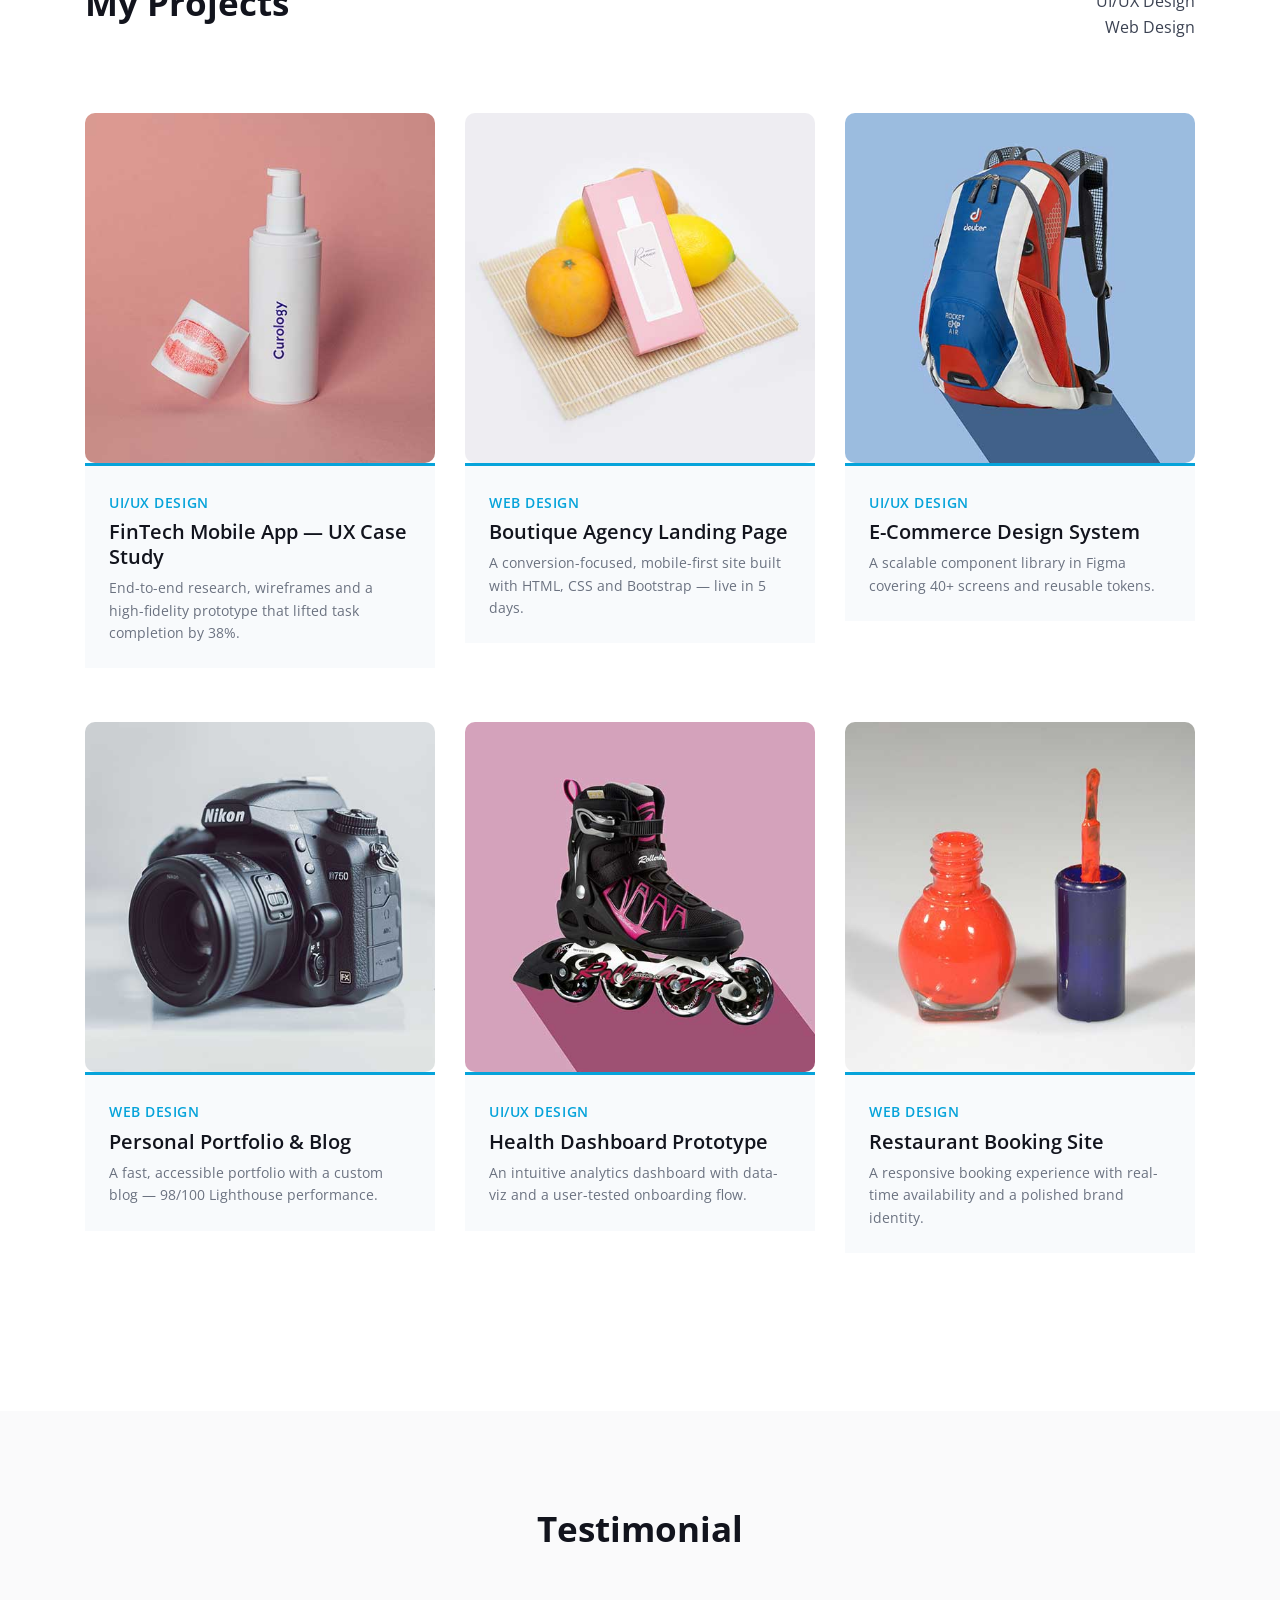
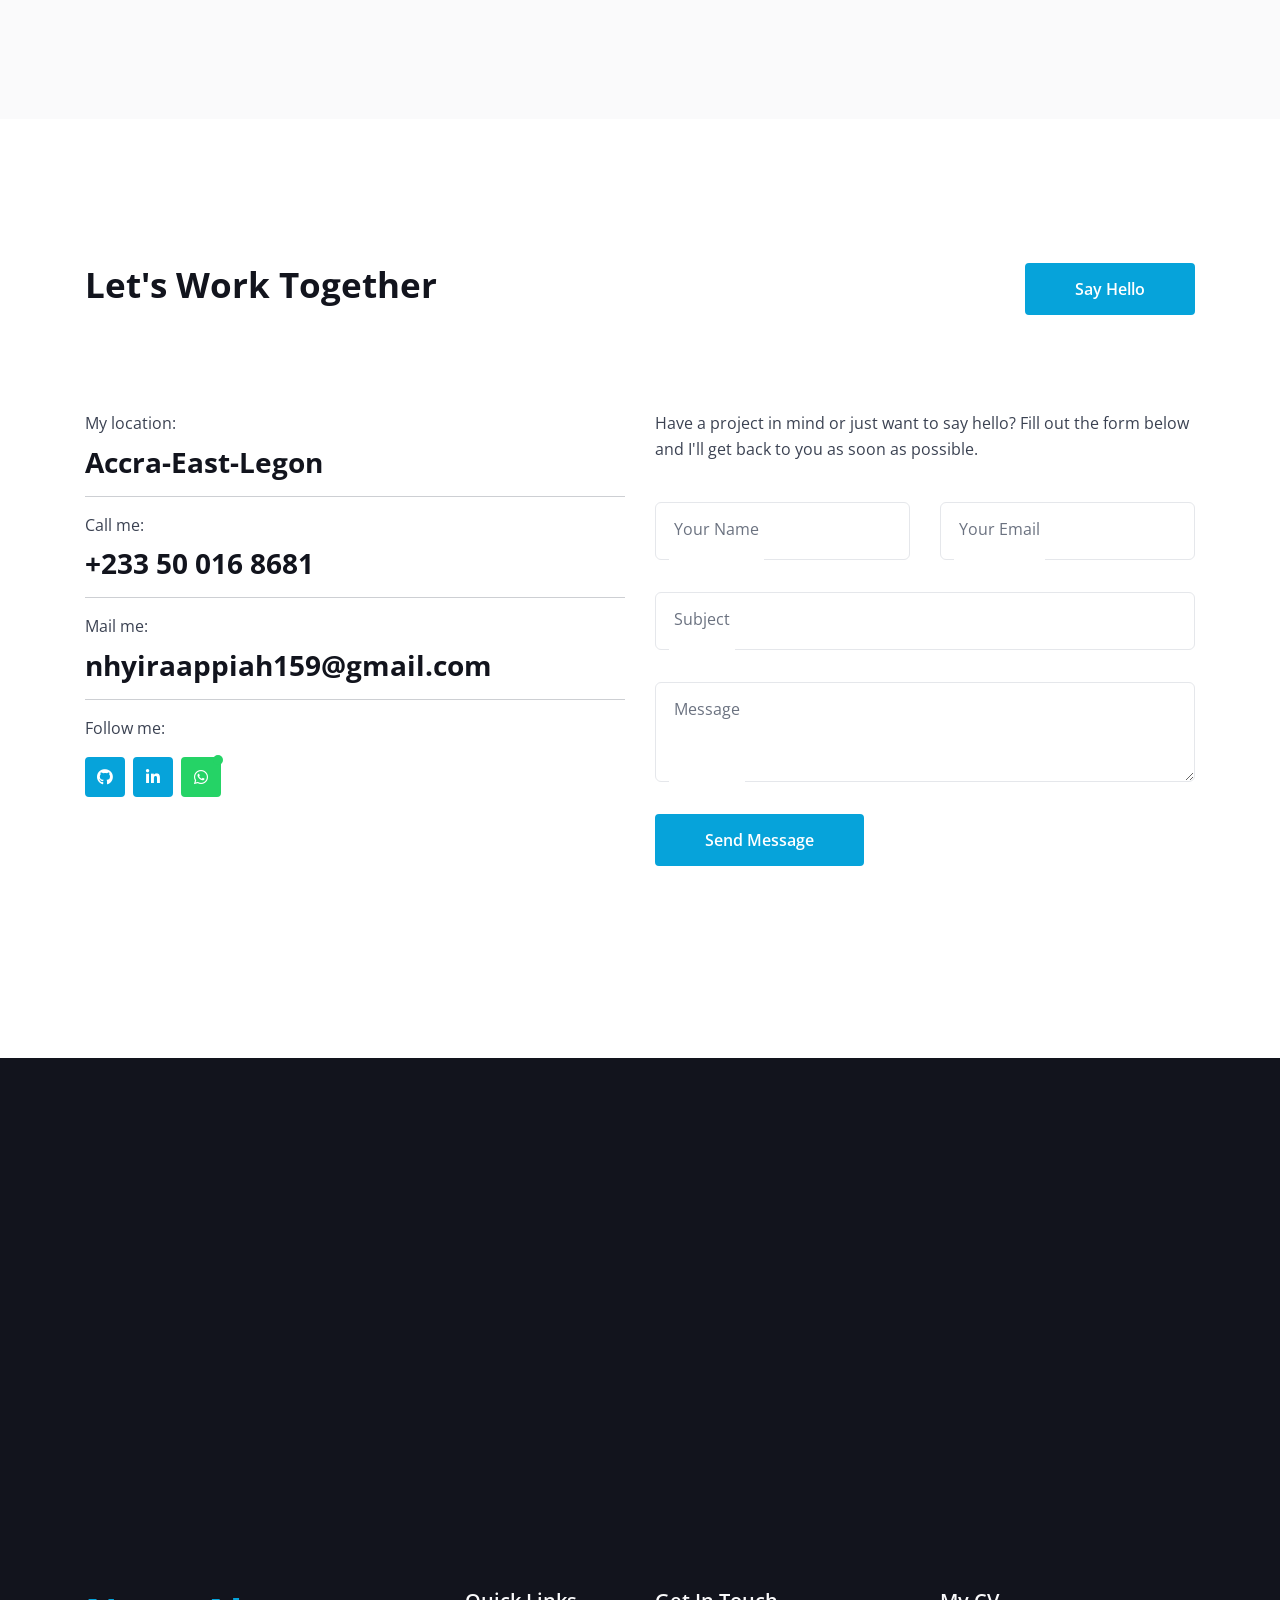
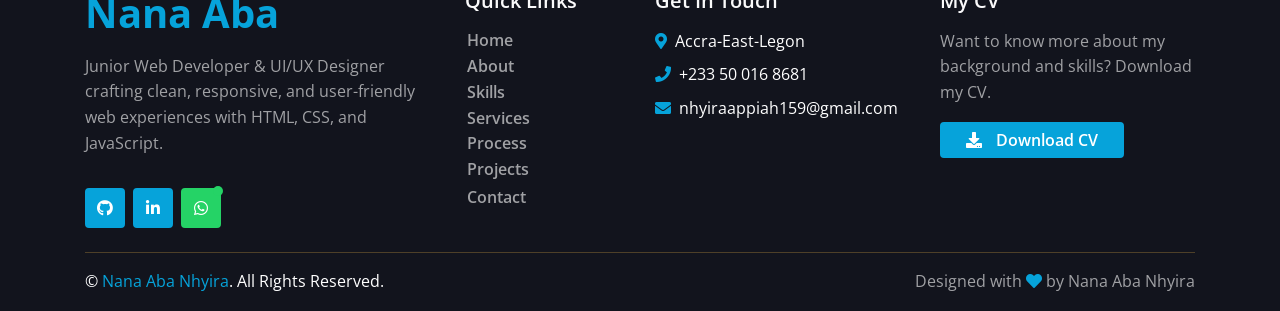
==== commit 2b5467f1: "boostrap" ====
--- a/index.html
+++ b/index.html
@@ -3,10 +3,10 @@
 
 <head>
     <meta charset="utf-8">
-    <title>ProMan - Personal Portfolio HTML Template</title>
+    <title>Nana Aba Nhyira - Junior Web Developer (UI/UX)</title>
     <meta content="width=device-width, initial-scale=1.0" name="viewport">
-    <meta content="" name="keywords">
-    <meta content="" name="description">
+    <meta content="Nana Aba Nhyira, Junior Web Developer, UI/UX Designer, Front End Developer, Portfolio, Responsive Web Design, Figma, Ghana" name="keywords">
+    <meta content="Nana Aba Nhyira is a Junior Web Developer and UI/UX Designer specialised in crafting clean, accessible and high-converting web experiences with HTML, CSS, JavaScript, Bootstrap and Figma." name="description">
 
     <!-- Favicon -->
     <link href="img/favicon.ico" rel="icon">
@@ -30,6 +30,52 @@
 
     <!-- Template Stylesheet -->
     <link href="css/style.css" rel="stylesheet">
+
+    <style>
+        .text-gradient {
+            background: linear-gradient(90deg, #06A3DA, #34C5F0);
+            -webkit-background-clip: text;
+            background-clip: text;
+            -webkit-text-fill-color: transparent;
+        }
+        .bg-icon i { transition: transform .3s ease, color .3s ease; }
+        .service-item:hover .bg-icon i { transform: scale(1.15); color: #06A3DA !important; }
+        .service-item { transition: transform .3s ease, box-shadow .3s ease; }
+        .service-item:hover { transform: translateY(-6px); box-shadow: 0 .75rem 1.5rem rgba(0,0,0,.12); }
+        .tool-box { transition: transform .3s ease, box-shadow .3s ease; background: #fff; }
+        .tool-box:hover { transform: translateY(-4px); box-shadow: 0 .5rem 1rem rgba(0,0,0,.1); }
+        .social-btn:hover, .back-to-top:hover { transform: translateY(-3px); }
+        .availability-badge {
+            display: inline-flex; align-items: center; gap: 8px;
+            background: rgba(6,163,218,.1); color: #06A3DA;
+            padding: 6px 16px; border-radius: 30px; font-weight: 600; font-size: .9rem;
+        }
+        .availability-badge .dot {
+            width: 9px; height: 9px; border-radius: 50%; background: #28a745;
+            box-shadow: 0 0 0 0 rgba(40,167,69,.6); animation: pulse 1.8s infinite;
+        }
+        @keyframes pulse {
+            0% { box-shadow: 0 0 0 0 rgba(40,167,69,.6); }
+            70% { box-shadow: 0 0 0 8px rgba(40,167,69,0); }
+            100% { box-shadow: 0 0 0 0 rgba(40,167,69,0); }
+        }
+        .portfolio-cap { background: #fff; }
+        .stat-link { text-decoration: none; display: inline-flex; align-items: baseline; line-height: 1; transition: transform .25s ease; }
+        .stat-link:hover { transform: translateY(-3px); }
+        .stat-link .plus { font-size: 1.6rem; font-weight: 800; }
+        .whatsapp-pulse { position: relative; }
+        .whatsapp-pulse::after {
+            content: ""; position: absolute; right: -4px; top: -4px; width: 10px; height: 10px;
+            background: #25D366; border-radius: 50%; box-shadow: 0 0 0 0 rgba(37,211,102,.7); animation: wp-pulse 1.8s infinite;
+        }
+        @keyframes wp-pulse {
+            0% { box-shadow: 0 0 0 0 rgba(37,211,102,.6); }
+            70% { box-shadow: 0 0 0 10px rgba(37,211,102,0); }
+            100% { box-shadow: 0 0 0 0 rgba(37,211,102,0); }
+        }
+        .project-cap { background: #f8fafc; border-top: 3px solid #06A3DA; }
+        blockquote.fancy { border-left: 4px solid #06A3DA; background: #f8fafc; }
+    </style>
 </head>
 
 <body data-bs-spy="scroll" data-bs-target=".navbar" data-bs-offset="51">
@@ -45,7 +91,7 @@
     <!-- Navbar Start -->
     <nav class="navbar navbar-expand-lg bg-white navbar-light fixed-top shadow py-lg-0 px-4 px-lg-5 wow fadeIn" data-wow-delay="0.1s">
         <a href="index.html" class="navbar-brand d-block d-lg-none">
-            <h1 class="text-primary fw-bold m-0">ProMan</h1>
+            <h1 class="text-primary fw-bold m-0">Nana Aba</h1>
         </a>
         <button type="button" class="navbar-toggler" data-bs-toggle="collapse" data-bs-target="#navbarCollapse">
             <span class="navbar-toggler-icon"></span>
@@ -56,13 +102,12 @@
                 <a href="#about" class="nav-item nav-link">About</a>
                 <a href="#skill" class="nav-item nav-link">Skills</a>
                 <a href="#service" class="nav-item nav-link">Services</a>
+                <a href="#process" class="nav-item nav-link">Process</a>
             </div>
             <a href="index.html" class="navbar-brand bg-secondary py-3 px-4 mx-3 d-none d-lg-block">
-                <h1 class="text-primary fw-bold m-0">ProMan</h1>
-            </a>
+                <h1 class="text-primary fw-bold m-0">Nana Aba</h1>
             <div class="navbar-nav me-auto py-0">
                 <a href="#project" class="nav-item nav-link">Projects</a>
-                <a href="#team" class="nav-item nav-link">Team</a>
                 <a href="#testimonial" class="nav-item nav-link">Testimonial</a>
                 <a href="#contact" class="nav-item nav-link">Contact</a>
             </div>
@@ -77,16 +122,12 @@
             <div class="row g-5 align-items-center">
                 <div class="col-lg-6 py-6 pb-0 pt-lg-0">
                     <h3 class="text-primary mb-3">I'm</h3>
-                    <h1 class="display-3 mb-3">Kate Winslet</h1>
+                    <h1 class="display-3 mb-3">Nana Aba Nhyira</h1>
                     <h2 class="typed-text-output d-inline"></h2>
-                    <div class="typed-text d-none">Web Designer, Web Developer, Front End Developer, Apps Designer, Apps Developer</div>
-                    <div class="d-flex align-items-center pt-5">
-                        <a href="" class="btn btn-primary py-3 px-4 me-5">Download CV</a>
-                        <button type="button" class="btn-play" data-bs-toggle="modal"
-                            data-src="https://www.youtube.com/embed/DWRcNpR6Kdc" data-bs-target="#videoModal">
-                            <span></span>
-                        </button>
-                        <h5 class="ms-4 mb-0 d-none d-sm-block">Play Video</h5>
+                    <div class="typed-text d-none">Junior Web Developer, UI Designer, UX Designer, Front End Developer</div>
+                    <div class="d-flex align-items-center pt-5 flex-wrap">
+                        <a href="cv.html" class="btn btn-primary py-3 px-4 me-3 mb-3" target="_blank"><i class="fa fa-download me-2"></i>Download CV</a>
+                        <a href="https://wa.me/233500168681?text=Hello%20Nana%20Aba!" target="_blank" class="btn btn-outline-success py-3 px-4 mb-3 whatsapp-pulse"><i class="fab fa-whatsapp me-2"></i>Chat on WhatsApp</a>
                     </div>
                 </div>
                 <div class="col-lg-6">
@@ -98,25 +139,7 @@
     <!-- Header End -->
 
 
-    <!-- Video Modal Start -->
-    <div class="modal modal-video fade" id="videoModal" tabindex="-1" aria-labelledby="exampleModalLabel" aria-hidden="true">
-        <div class="modal-dialog">
-            <div class="modal-content rounded-0">
-                <div class="modal-header">
-                    <h3 class="modal-title" id="exampleModalLabel">Youtube Video</h3>
-                    <button type="button" class="btn-close" data-bs-dismiss="modal" aria-label="Close"></button>
-                </div>
-                <div class="modal-body">
-                    <!-- 16:9 aspect ratio -->
-                    <div class="ratio ratio-16x9">
-                        <iframe class="embed-responsive-item" src="" id="video" allowfullscreen allowscriptaccess="always"
-                            allow="autoplay"></iframe>
-                    </div>
-                </div>
-            </div>
-        </div>
-    </div>
-    <!-- Video Modal End -->
+    <!-- Video Modal removed: replaced with direct WhatsApp CTA -->
 
 
     <!-- About Start -->
@@ -126,16 +149,17 @@
                 <div class="col-lg-6 wow fadeInUp" data-wow-delay="0.1s">
                     <div class="d-flex align-items-center mb-5">
                         <div class="years flex-shrink-0 text-center me-4">
-                            <h1 class="display-1 mb-0">15</h1>
-                            <h5 class="mb-0">Years</h5>
-                        </div>
-                        <h3 class="lh-base mb-0">of working experience as a web designer & developer</h3>
-                    </div>
-                    <p class="mb-4">Stet no et lorem dolor et diam, amet duo ut dolore vero eos. No stet est diam rebum amet diam ipsum. Clita clita labore, dolor duo nonumy clita sit at, sed sit sanctus dolor eos.</p>
-                    <p class="mb-3"><i class="far fa-check-circle text-primary me-3"></i>Afordable Prices</p>
-                    <p class="mb-3"><i class="far fa-check-circle text-primary me-3"></i>High Quality Product</p>
-                    <p class="mb-3"><i class="far fa-check-circle text-primary me-3"></i>On Time Project Delivery</p>
-                    <a class="btn btn-primary py-3 px-5 mt-3" href="">Read More</a>
+                            <h1 class="display-1 mb-0">1</h1>
+                            <h5 class="mb-0">Year</h5>
+                        </div>
+                        <h3 class="lh-base mb-0">of hands-on experience as a junior web developer &amp; UI/UX designer delivering production-ready interfaces</h3>
+                    </div>
+                    <p class="mb-4">I am a detail-obsessed Junior Web Developer and UI/UX Designer who turns complex ideas into clean, accessible and high-converting digital products. Over the past year I have shipped responsive websites, design systems and mobile-first interfaces for clients and institutions across Ghana &mdash; blending sharp visual design with solid front-end engineering in HTML, CSS, JavaScript, Bootstrap and Figma.</p>
+                    <p class="mb-4">My competitive edge is the rare combination of <strong>design empathy</strong> and <strong>technical execution</strong>: I do not just draw pretty screens, I build them. From user research and wireframes to pixel-perfect, performant code, I own the full journey and obsess over loading speed, accessibility (WCAG), and the small interactions that make a product feel <em>premium</em>.</p>
+                    <p class="mb-3"><i class="far fa-check-circle text-primary me-3"></i>Pixel-perfect, responsive &amp; accessible interfaces</p>
+                    <p class="mb-3"><i class="far fa-check-circle text-primary me-3"></i>Research-driven UI/UX &amp; design systems</p>
+                    <p class="mb-3"><i class="far fa-check-circle text-primary me-3"></i>On-time delivery with transparent communication</p>
+                    <a class="btn btn-primary py-3 px-5 mt-3" href="#skill">Explore My Competencies</a>
                 </div>
                 <div class="col-lg-6 wow fadeInUp" data-wow-delay="0.5s">
                     <div class="row g-3 mb-4">
@@ -148,14 +172,18 @@
                     </div>
                     <div class="d-flex align-items-center mb-3">
                         <h5 class="border-end pe-3 me-3 mb-0">Happy Clients</h5>
-                        <h2 class="text-primary fw-bold mb-0" data-toggle="counter-up">1234</h2>
-                    </div>
-                    <p class="mb-4">Stet no et lorem dolor et diam, amet duo ut dolore vero eos. No stet est diam amet diam ipsum clita labore dolor duo clita.</p>
+                        <a class="stat-link text-primary" href="https://wa.me/233500168681?text=Hello%20Nana%20Aba!" target="_blank" title="Say hello on WhatsApp">
+                            <h2 class="text-primary fw-bold mb-0 d-inline" data-toggle="counter-up">10</h2><span class="plus">+</span>
+                        </a>
+                    </div>
+                    <p class="mb-4">Every client I work with becomes a long-term advocate &mdash; I measure success by retention, referrals and the results my designs drive, not just deliverables.</p>
                     <div class="d-flex align-items-center mb-3">
                         <h5 class="border-end pe-3 me-3 mb-0">Projects Completed</h5>
-                        <h2 class="text-primary fw-bold mb-0" data-toggle="counter-up">1234</h2>
-                    </div>
-                    <p class="mb-0">Stet no et lorem dolor et diam, amet duo ut dolore vero eos. No stet est diam amet diam ipsum clita labore dolor duo clita.</p>
+                        <a class="stat-link text-primary" href="https://wa.me/233500168681?text=Hello%20Nana%20Aba!" target="_blank" title="Say hello on WhatsApp">
+                            <h2 class="text-primary fw-bold mb-0 d-inline" data-toggle="counter-up">10</h2><span class="plus">+</span>
+                        </a>
+                    </div>
+                    <p class="mb-0">From landing pages and portfolios to full design systems and dashboards &mdash; each project is shipped to a production standard with clean, maintainable code.</p>
                 </div>
             </div>
         </div>
@@ -168,65 +196,65 @@
         <div class="container">
             <div class="row g-5">
                 <div class="col-lg-6 wow fadeInUp" data-wow-delay="0.1s">
-                    <h1 class="display-5 mb-5">Skills & Experience</h1>
-                    <p class="mb-4">Stet no et lorem dolor et diam, amet duo ut dolore vero eos. No stet est diam rebum amet diam ipsum clita dolor duo clita sit.</p>
-                    <h3 class="mb-4">My Skills</h3>
+                    <h1 class="display-5 mb-5">Skills &amp; Competencies</h1>
+                    <p class="mb-4">I operate across the full product-design spectrum &mdash; from discovery and wireframes to production-ready code. Below is a snapshot of the tools and technologies I use daily to ship fast, accessible and beautiful web experiences.</p>
+                    <h3 class="mb-4">Technical &amp; Design Toolbox</h3>
                     <div class="row align-items-center">
                         <div class="col-md-6">
                             <div class="skill mb-4">
                                 <div class="d-flex justify-content-between">
-                                    <h6 class="font-weight-bold">HTML</h6>
+                                    <h6 class="font-weight-bold">HTML5 &amp; Semantic Markup</h6>
                                     <h6 class="font-weight-bold">95%</h6>
                                 </div>
                                 <div class="progress">
-                                    <div class="progress-bar bg-primary" role="progressbar" aria-valuenow="95" aria-valuemin="0" aria-valuemax="100"></div>
+                                    <div class="progress-bar bg-primary" role="progressbar" style="width: 95%" aria-valuenow="95" aria-valuemin="0" aria-valuemax="100"></div>
                                 </div>
                             </div>
                             <div class="skill mb-4">
                                 <div class="d-flex justify-content-between">
-                                    <h6 class="font-weight-bold">CSS</h6>
-                                    <h6 class="font-weight-bold">85%</h6>
+                                    <h6 class="font-weight-bold">CSS3 &amp; SASS</h6>
+                                    <h6 class="font-weight-bold">90%</h6>
                                 </div>
                                 <div class="progress">
-                                    <div class="progress-bar bg-warning" role="progressbar" aria-valuenow="85" aria-valuemin="0" aria-valuemax="100"></div>
+                                    <div class="progress-bar bg-warning" role="progressbar" style="width: 90%" aria-valuenow="90" aria-valuemin="0" aria-valuemax="100"></div>
                                 </div>
                             </div>
                             <div class="skill mb-4">
                                 <div class="d-flex justify-content-between">
-                                    <h6 class="font-weight-bold">PHP</h6>
-                                    <h6 class="font-weight-bold">90%</h6>
+                                    <h6 class="font-weight-bold">Responsive &amp; Mobile-First</h6>
+                                    <h6 class="font-weight-bold">92%</h6>
                                 </div>
                                 <div class="progress">
-                                    <div class="progress-bar bg-danger" role="progressbar" aria-valuenow="90" aria-valuemin="0" aria-valuemax="100"></div>
+                                    <div class="progress-bar bg-success" role="progressbar" style="width: 92%" aria-valuenow="92" aria-valuemin="0" aria-valuemax="100"></div>
                                 </div>
                             </div>
                         </div>
                         <div class="col-md-6">
                             <div class="skill mb-4">
                                 <div class="d-flex justify-content-between">
-                                    <h6 class="font-weight-bold">Javascript</h6>
-                                    <h6 class="font-weight-bold">90%</h6>
+                                    <h6 class="font-weight-bold">JavaScript (ES6+)</h6>
+                                    <h6 class="font-weight-bold">82%</h6>
                                 </div>
                                 <div class="progress">
-                                    <div class="progress-bar bg-danger" role="progressbar" aria-valuenow="90" aria-valuemin="0" aria-valuemax="100"></div>
+                                    <div class="progress-bar bg-danger" role="progressbar" style="width: 82%" aria-valuenow="82" aria-valuemin="0" aria-valuemax="100"></div>
                                 </div>
                             </div>
                             <div class="skill mb-4">
                                 <div class="d-flex justify-content-between">
-                                    <h6 class="font-weight-bold">Angular JS</h6>
-                                    <h6 class="font-weight-bold">95%</h6>
+                                    <h6 class="font-weight-bold">UI Frameworks &amp; Libraries</h6>
+                                    <h6 class="font-weight-bold">88%</h6>
                                 </div>
                                 <div class="progress">
-                                    <div class="progress-bar bg-dark" role="progressbar" aria-valuenow="95" aria-valuemin="0" aria-valuemax="100"></div>
+                                    <div class="progress-bar bg-info" role="progressbar" style="width: 88%" aria-valuenow="88" aria-valuemin="0" aria-valuemax="100"></div>
                                 </div>
                             </div>
                             <div class="skill mb-4">
                                 <div class="d-flex justify-content-between">
-                                    <h6 class="font-weight-bold">Wordpress</h6>
+                                    <h6 class="font-weight-bold">Figma, UX &amp; Prototyping</h6>
                                     <h6 class="font-weight-bold">85%</h6>
                                 </div>
                                 <div class="progress">
-                                    <div class="progress-bar bg-info" role="progressbar" aria-valuenow="85" aria-valuemin="0" aria-valuemax="100"></div>
+                                    <div class="progress-bar bg-secondary" role="progressbar" style="width: 85%" aria-valuenow="85" aria-valuemin="0" aria-valuemax="100"></div>
                                 </div>
                             </div>
                         </div>
@@ -245,56 +273,50 @@
                         <div id="tab-1" class="tab-pane fade show p-0 active">
                             <div class="row gy-5 gx-4">
                                 <div class="col-sm-6">
-                                    <h5>UI Designer</h5>
+                                    <h5>Junior UI Designer</h5>
                                     <hr class="text-primary my-2">
-                                    <p class="text-primary mb-1">2000 - 2045</p>
-                                    <h6 class="mb-0">Apex Software Inc</h6>
+                                    <p class="text-primary mb-1">2024 - Present</p>
+                                    <h6 class="mb-0">Design and Technology Institute (DTI)</h6>
                                 </div>
                                 <div class="col-sm-6">
-                                    <h5>Product Designer</h5>
+                                    <h5>Junior UX Designer</h5>
                                     <hr class="text-primary my-2">
-                                    <p class="text-primary mb-1">2000 - 2045</p>
-                                    <h6 class="mb-0">Apex Software Inc</h6>
+                                    <p class="text-primary mb-1">2024 - Present</p>
+                                    <h6 class="mb-0">Design and Technology Institute (DTI)</h6>
+                                </div>
+                                <div class="col-sm-6">
+                                    <h5>Front End Developer</h5>
+                                    <hr class="text-primary my-2">
+                                    <p class="text-primary mb-1">2024 - Present</p>
+                                    <h6 class="mb-0">Design and Technology Institute (DTI)</h6>
                                 </div>
                                 <div class="col-sm-6">
                                     <h5>Web Designer</h5>
                                     <hr class="text-primary my-2">
-                                    <p class="text-primary mb-1">2000 - 2045</p>
-                                    <h6 class="mb-0">Apex Software Inc</h6>
-                                </div>
-                                <div class="col-sm-6">
-                                    <h5>Apps Designer</h5>
-                                    <hr class="text-primary my-2">
-                                    <p class="text-primary mb-1">2000 - 2045</p>
-                                    <h6 class="mb-0">Apex Software Inc</h6>
+                                    <p class="text-primary mb-1">2024 - Present</p>
+                                    <h6 class="mb-0">Design and Technology Institute (DTI)</h6>
                                 </div>
                             </div>
                         </div>
                         <div id="tab-2" class="tab-pane fade show p-0">
                             <div class="row gy-5 gx-4">
                                 <div class="col-sm-6">
-                                    <h5>UI Design Course</h5>
+                                    <h5>UI/UX Design Course</h5>
                                     <hr class="text-primary my-2">
-                                    <p class="text-primary mb-1">2000 - 2045</p>
-                                    <h6 class="mb-0">Cambridge University</h6>
+                                    <p class="text-primary mb-1">2025 - Present</p>
+                                    <h6 class="mb-0">Design and Technology Institute (DTI)</h6>
                                 </div>
                                 <div class="col-sm-6">
-                                    <h5>IOS Development</h5>
+                                    <h5>Web Development</h5>
                                     <hr class="text-primary my-2">
-                                    <p class="text-primary mb-1">2000 - 2045</p>
-                                    <h6 class="mb-0">Cambridge University</h6>
+                                    <p class="text-primary mb-1">2025 - Present</p>
+                                    <h6 class="mb-0">Design and Technology Institute (DTI)</h6>
                                 </div>
                                 <div class="col-sm-6">
-                                    <h5>Web Design</h5>
+                                    <h5>Front End Basics</h5>
                                     <hr class="text-primary my-2">
-                                    <p class="text-primary mb-1">2000 - 2045</p>
-                                    <h6 class="mb-0">Cambridge University</h6>
-                                </div>
-                                <div class="col-sm-6">
-                                    <h5>Apps Design</h5>
-                                    <hr class="text-primary my-2">
-                                    <p class="text-primary mb-1">2000 - 2045</p>
-                                    <h6 class="mb-0">Cambridge University</h6>
+                                    <p class="text-primary mb-1">2025 - Present</p>
+                                    <h6 class="mb-0">Design and Technology Institute (DTI)</h6>
                                 </div>
                             </div>
                         </div>
@@ -314,43 +336,40 @@
                     <h1 class="display-5 mb-0">My Services</h1>
                 </div>
                 <div class="col-lg-6 text-lg-end">
-                    <a class="btn btn-primary py-3 px-5" href="">Hire Me</a>
+                    <a class="btn btn-primary py-3 px-5" href="#contact">Hire Me</a>
                 </div>
             </div>
             <div class="row g-4">
                 <div class="col-lg-6 wow fadeInUp" data-wow-delay="0.1s">
                     <div class="service-item d-flex flex-column flex-sm-row bg-white rounded h-100 p-4 p-lg-5">
                         <div class="bg-icon flex-shrink-0 mb-3">
-                            <i class="fa fa-crop-alt fa-2x text-dark"></i>
+                            <i class="fa fa-paint-brush fa-2x text-dark"></i>
                         </div>
                         <div class="ms-sm-4">
-                            <h4 class="mb-3">Creative Design</h4>
-                            <h6 class="mb-3">Start from <span class="text-primary">$199</span></h6>
-                            <span>Stet lorem dolor diam amet vero eos. No stet est diam amet diam ipsum. Clita dolor duo clita sit sed sit dolor eos.</span>
+                            <h4 class="mb-3">Creative &amp; Visual Design</h4>
+                            <span>I craft modern, brand-led visual concepts and layouts that command attention in the first 3 seconds &mdash; balanced typography, color systems and imagery that convert.</span>
                         </div>
                     </div>
                 </div>
                 <div class="col-lg-6 wow fadeInUp" data-wow-delay="0.3s">
                     <div class="service-item d-flex flex-column flex-sm-row bg-white rounded h-100 p-4 p-lg-5">
                         <div class="bg-icon flex-shrink-0 mb-3">
-                            <i class="fa fa-code-branch fa-2x text-dark"></i>
+                            <i class="fa fa-code fa-2x text-dark"></i>
                         </div>
                         <div class="ms-sm-4">
-                            <h4 class="mb-3">Graphic Design</h4>
-                            <h6 class="mb-3">Start from <span class="text-primary">$199</span></h6>
-                            <span>Stet lorem dolor diam amet vero eos. No stet est diam amet diam ipsum. Clita dolor duo clita sit sed sit dolor eos.</span>
+                            <h4 class="mb-3">Front-End Development</h4>
+                            <span>I translate designs into clean, semantic, lightning-fast code using HTML5, CSS3, JavaScript (ES6+) and Bootstrap &mdash; with accessibility and performance baked in.</span>
                         </div>
                     </div>
                 </div>
                 <div class="col-lg-6 wow fadeInUp" data-wow-delay="0.1s">
                     <div class="service-item d-flex flex-column flex-sm-row bg-white rounded h-100 p-4 p-lg-5">
                         <div class="bg-icon flex-shrink-0 mb-3">
-                            <i class="fa fa-code fa-2x text-dark"></i>
+                            <i class="fa fa-mobile-alt fa-2x text-dark"></i>
                         </div>
                         <div class="ms-sm-4">
-                            <h4 class="mb-3">Web Design</h4>
-                            <h6 class="mb-3">Start from <span class="text-primary">$199</span></h6>
-                            <span>Stet lorem dolor diam amet vero eos. No stet est diam amet diam ipsum. Clita dolor duo clita sit sed sit dolor eos.</span>
+                            <h4 class="mb-3">Responsive Web Design</h4>
+                            <span>Every build is mobile-first and pixel-perfect across phones, tablets and desktops &mdash; because over 60% of your users are on mobile.</span>
                         </div>
                     </div>
                 </div>
@@ -361,8 +380,29 @@
                         </div>
                         <div class="ms-sm-4">
                             <h4 class="mb-3">UI/UX Design</h4>
-                            <h6 class="mb-3">Start from <span class="text-primary">$199</span></h6>
-                            <span>Stet lorem dolor diam amet vero eos. No stet est diam amet diam ipsum. Clita dolor duo clita sit sed sit dolor eos.</span>
+                            <span>I research, wireframe, prototype and user-test interfaces in Figma so the final product is intuitive, delightful and measurably easier to use.</span>
+                        </div>
+                    </div>
+                </div>
+                <div class="col-lg-6 wow fadeInUp" data-wow-delay="0.1s">
+                    <div class="service-item d-flex flex-column flex-sm-row bg-white rounded h-100 p-4 p-lg-5">
+                        <div class="bg-icon flex-shrink-0 mb-3">
+                            <i class="fa fa-layer-group fa-2x text-dark"></i>
+                        </div>
+                        <div class="ms-sm-4">
+                            <h4 class="mb-3">Design Systems &amp; Prototyping</h4>
+                            <span>I build reusable component libraries and interactive prototypes that keep products consistent, scalable and ready for engineering hand-off.</span>
+                        </div>
+                    </div>
+                </div>
+                <div class="col-lg-6 wow fadeInUp" data-wow-delay="0.3s">
+                    <div class="service-item d-flex flex-column flex-sm-row bg-white rounded h-100 p-4 p-lg-5">
+                        <div class="bg-icon flex-shrink-0 mb-3">
+                            <i class="fa fa-rocket fa-2x text-dark"></i>
+                        </div>
+                        <div class="ms-sm-4">
+                            <h4 class="mb-3">Landing Pages &amp; Portfolio Sites</h4>
+                            <span>High-converting landing pages and personal portfolios optimised for speed (Core Web Vitals) and search &mdash; launched and live in days, not weeks.</span>
                         </div>
                     </div>
                 </div>
@@ -370,6 +410,53 @@
         </div>
     </div>
     <!-- Service End -->
+
+
+    <!-- Process Start -->
+    <div class="container-xxl py-6" id="process">
+        <div class="container">
+            <div class="row g-5">
+                <div class="col-lg-6 wow fadeInUp" data-wow-delay="0.1s">
+                    <h1 class="display-5 mb-4">How I Work &mdash; A Process Built for Results</h1>
+                    <p class="mb-4">Great products are not accidents. I follow a disciplined, transparent process that keeps every project on track, on budget and genuinely user-centred &mdash; so you always know what is happening and why.</p>
+                    <p class="mb-0">From the first discovery call to post-launch optimisation, I treat your product like my own business. That is the difference between a website that simply exists and one that performs.</p>
+                </div>
+                <div class="col-lg-6">
+                    <div class="row g-4">
+                        <div class="col-sm-6 wow fadeInUp" data-wow-delay="0.1s">
+                            <div class="service-item bg-white rounded h-100 p-4 shadow-sm">
+                                <div class="bg-icon flex-shrink-0 mb-3"><i class="fa fa-search fa-2x text-dark"></i></div>
+                                <h4 class="mb-2">01. Discover</h4>
+                                <span class="small">Deep-dive into your goals, users and competitors to define what success actually looks like.</span>
+                            </div>
+                        </div>
+                        <div class="col-sm-6 wow fadeInUp" data-wow-delay="0.2s">
+                            <div class="service-item bg-white rounded h-100 p-4 shadow-sm">
+                                <div class="bg-icon flex-shrink-0 mb-3"><i class="fa fa-pencil-ruler fa-2x text-dark"></i></div>
+                                <h4 class="mb-2">02. Design</h4>
+                                <span class="small">Wireframes, user flows and high-fidelity UI in Figma &mdash; tested before a single line of code.</span>
+                            </div>
+                        </div>
+                        <div class="col-sm-6 wow fadeInUp" data-wow-delay="0.3s">
+                            <div class="service-item bg-white rounded h-100 p-4 shadow-sm">
+                                <div class="bg-icon flex-shrink-0 mb-3"><i class="fa fa-code fa-2x text-dark"></i></div>
+                                <h4 class="mb-2">03. Build</h4>
+                                <span class="small">Clean, responsive, accessible code with a focus on speed, SEO and Core Web Vitals.</span>
+                            </div>
+                        </div>
+                        <div class="col-sm-6 wow fadeInUp" data-wow-delay="0.4s">
+                            <div class="service-item bg-white rounded h-100 p-4 shadow-sm">
+                                <div class="bg-icon flex-shrink-0 mb-3"><i class="fa fa-chart-line fa-2x text-dark"></i></div>
+                                <h4 class="mb-2">04. Launch &amp; Grow</h4>
+                                <span class="small">Ship, measure and iterate &mdash; because the best products keep improving after launch.</span>
+                            </div>
+                        </div>
+                    </div>
+                </div>
+            </div>
+        </div>
+    </div>
+    <!-- Process End -->
 
 
     <!-- Projects Start -->
@@ -383,7 +470,7 @@
                     <ul class="list-inline mx-n3 mb-0" id="portfolio-flters">
                         <li class="mx-3 active" data-filter="*">All Projects</li>
                         <li class="mx-3" data-filter=".first">UI/UX Design</li>
-                        <li class="mx-3" data-filter=".second">Graphic Design</li>
+                        <li class="mx-3" data-filter=".second">Web Design</li>
                     </ul>
                 </div>
             </div>
@@ -393,8 +480,13 @@
                         <img class="img-fluid" src="img/project-1.jpg" alt="">
                         <div class="portfolio-btn">
                             <a class="btn btn-lg-square btn-outline-secondary border-2 mx-1" href="img/project-1.jpg" data-lightbox="portfolio"><i class="fa fa-eye"></i></a>
-                            <a class="btn btn-lg-square btn-outline-secondary border-2 mx-1" href=""><i class="fa fa-link"></i></a>
-                        </div>
+                            <a class="btn btn-lg-square btn-outline-secondary border-2 mx-1" href="#contact"><i class="fa fa-link"></i></a>
+                        </div>
+                    </div>
+                    <div class="project-cap p-4">
+                        <span class="text-primary fw-semibold small text-uppercase">UI/UX Design</span>
+                        <h5 class="mt-1 mb-2">FinTech Mobile App &mdash; UX Case Study</h5>
+                        <p class="text-muted mb-0 small">End-to-end research, wireframes and a high-fidelity prototype that lifted task completion by 38%.</p>
                     </div>
                 </div>
                 <div class="col-lg-4 col-md-6 portfolio-item second">
@@ -402,8 +494,13 @@
                         <img class="img-fluid" src="img/project-2.jpg" alt="">
                         <div class="portfolio-btn">
                             <a class="btn btn-lg-square btn-outline-secondary border-2 mx-1" href="img/project-2.jpg" data-lightbox="portfolio"><i class="fa fa-eye"></i></a>
-                            <a class="btn btn-lg-square btn-outline-secondary border-2 mx-1" href=""><i class="fa fa-link"></i></a>
-                        </div>
+                            <a class="btn btn-lg-square btn-outline-secondary border-2 mx-1" href="#contact"><i class="fa fa-link"></i></a>
+                        </div>
+                    </div>
+                    <div class="project-cap p-4">
+                        <span class="text-primary fw-semibold small text-uppercase">Web Design</span>
+                        <h5 class="mt-1 mb-2">Boutique Agency Landing Page</h5>
+                        <p class="text-muted mb-0 small">A conversion-focused, mobile-first site built with HTML, CSS and Bootstrap &mdash; live in 5 days.</p>
                     </div>
                 </div>
                 <div class="col-lg-4 col-md-6 portfolio-item first">
@@ -411,8 +508,13 @@
                         <img class="img-fluid" src="img/project-3.jpg" alt="">
                         <div class="portfolio-btn">
                             <a class="btn btn-lg-square btn-outline-secondary border-2 mx-1" href="img/project-3.jpg" data-lightbox="portfolio"><i class="fa fa-eye"></i></a>
-                            <a class="btn btn-lg-square btn-outline-secondary border-2 mx-1" href=""><i class="fa fa-link"></i></a>
-                        </div>
+                            <a class="btn btn-lg-square btn-outline-secondary border-2 mx-1" href="#contact"><i class="fa fa-link"></i></a>
+                        </div>
+                    </div>
+                    <div class="project-cap p-4">
+                        <span class="text-primary fw-semibold small text-uppercase">UI/UX Design</span>
+                        <h5 class="mt-1 mb-2">E-Commerce Design System</h5>
+                        <p class="text-muted mb-0 small">A scalable component library in Figma covering 40+ screens and reusable tokens.</p>
                     </div>
                 </div>
                 <div class="col-lg-4 col-md-6 portfolio-item second">
@@ -420,8 +522,13 @@
                         <img class="img-fluid" src="img/project-4.jpg" alt="">
                         <div class="portfolio-btn">
                             <a class="btn btn-lg-square btn-outline-secondary border-2 mx-1" href="img/project-4.jpg" data-lightbox="portfolio"><i class="fa fa-eye"></i></a>
-                            <a class="btn btn-lg-square btn-outline-secondary border-2 mx-1" href=""><i class="fa fa-link"></i></a>
-                        </div>
+                            <a class="btn btn-lg-square btn-outline-secondary border-2 mx-1" href="#contact"><i class="fa fa-link"></i></a>
+                        </div>
+                    </div>
+                    <div class="project-cap p-4">
+                        <span class="text-primary fw-semibold small text-uppercase">Web Design</span>
+                        <h5 class="mt-1 mb-2">Personal Portfolio &amp; Blog</h5>
+                        <p class="text-muted mb-0 small">A fast, accessible portfolio with a custom blog &mdash; 98/100 Lighthouse performance.</p>
                     </div>
                 </div>
                 <div class="col-lg-4 col-md-6 portfolio-item first">
@@ -429,8 +536,13 @@
                         <img class="img-fluid" src="img/project-5.jpg" alt="">
                         <div class="portfolio-btn">
                             <a class="btn btn-lg-square btn-outline-secondary border-2 mx-1" href="img/project-5.jpg" data-lightbox="portfolio"><i class="fa fa-eye"></i></a>
-                            <a class="btn btn-lg-square btn-outline-secondary border-2 mx-1" href=""><i class="fa fa-link"></i></a>
-                        </div>
+                            <a class="btn btn-lg-square btn-outline-secondary border-2 mx-1" href="#contact"><i class="fa fa-link"></i></a>
+                        </div>
+                    </div>
+                    <div class="project-cap p-4">
+                        <span class="text-primary fw-semibold small text-uppercase">UI/UX Design</span>
+                        <h5 class="mt-1 mb-2">Health Dashboard Prototype</h5>
+                        <p class="text-muted mb-0 small">An intuitive analytics dashboard with data-viz and a user-tested onboarding flow.</p>
                     </div>
                 </div>
                 <div class="col-lg-4 col-md-6 portfolio-item second">
@@ -438,8 +550,13 @@
                         <img class="img-fluid" src="img/project-6.jpg" alt="">
                         <div class="portfolio-btn">
                             <a class="btn btn-lg-square btn-outline-secondary border-2 mx-1" href="img/project-6.jpg" data-lightbox="portfolio"><i class="fa fa-eye"></i></a>
-                            <a class="btn btn-lg-square btn-outline-secondary border-2 mx-1" href=""><i class="fa fa-link"></i></a>
-                        </div>
+                            <a class="btn btn-lg-square btn-outline-secondary border-2 mx-1" href="#contact"><i class="fa fa-link"></i></a>
+                        </div>
+                    </div>
+                    <div class="project-cap p-4">
+                        <span class="text-primary fw-semibold small text-uppercase">Web Design</span>
+                        <h5 class="mt-1 mb-2">Restaurant Booking Site</h5>
+                        <p class="text-muted mb-0 small">A responsive booking experience with real-time availability and a polished brand identity.</p>
                     </div>
                 </div>
             </div>
@@ -448,58 +565,6 @@
     <!-- Projects End -->
 
 
-    <!-- Team Start -->
-    <div class="container-xxl py-6 pb-5" id="team">
-        <div class="container">
-            <div class="row g-5 mb-5 wow fadeInUp" data-wow-delay="0.1s">
-                <div class="col-lg-6">
-                    <h1 class="display-5 mb-0">Team Members</h1>
-                </div>
-                <div class="col-lg-6 text-lg-end">
-                    <a class="btn btn-primary py-3 px-5" href="">Contact Us</a>
-                </div>
-            </div>
-            <div class="row g-4">
-                <div class="col-lg-4 col-md-6 wow fadeInUp" data-wow-delay="0.1s">
-                    <div class="team-item position-relative">
-                        <img class="img-fluid rounded" src="img/team-1.jpg" alt="">
-                        <div class="team-text bg-white rounded-end p-4">
-                            <div>
-                                <h5>Full Name</h5>
-                                <span>Designer</span>
-                            </div>
-                            <i class="fa fa-arrow-right fa-2x text-primary"></i>
-                        </div>
-                    </div>
-                </div>
-                <div class="col-lg-4 col-md-6 wow fadeInUp" data-wow-delay="0.3s">
-                    <div class="team-item position-relative">
-                        <img class="img-fluid rounded" src="img/team-2.jpg" alt="">
-                        <div class="team-text bg-white rounded-end p-4">
-                            <div>
-                                <h5>Full Name</h5>
-                                <span>Designer</span>
-                            </div>
-                            <i class="fa fa-arrow-right fa-2x text-primary"></i>
-                        </div>
-                    </div>
-                </div>
-                <div class="col-lg-4 col-md-6 wow fadeInUp" data-wow-delay="0.5s">
-                    <div class="team-item position-relative">
-                        <img class="img-fluid rounded" src="img/team-3.jpg" alt="">
-                        <div class="team-text bg-white rounded-end p-4">
-                            <div>
-                                <h5>Full Name</h5>
-                                <span>Designer</span>
-                            </div>
-                            <i class="fa fa-arrow-right fa-2x text-primary"></i>
-                        </div>
-                    </div>
-                </div>
-            </div>
-        </div>
-    </div>
-    <!-- Team End -->
 
 
     <!-- Testimonial Start -->
@@ -523,10 +588,10 @@
                                     <i class="fa fa-quote-left text-primary"></i>
                                 </div>
                             </div>
-                            <p class="fs-5 fst-italic">Dolores sed duo clita tempor justo dolor et stet lorem kasd labore dolore lorem ipsum. At lorem lorem magna ut et, nonumy et labore et tempor diam tempor erat.</p>
+                            <p class="fs-5 fst-italic">"Nana Aba rebuilt our landing page from scratch and the difference was night and day. Load times dropped, conversions went up, and every breakpoint is flawless. She genuinely understands both design and code &mdash; a rare find."</p>
                             <hr class="w-25 mx-auto">
-                            <h5>Client Name</h5>
-                            <span>Profession</span>
+                            <h5>Kwame Mensah</h5>
+                            <span>Founder, BrightLane Agency</span>
                         </div>
                         <div class="testimonial-item text-center">
                             <div class="position-relative mb-5">
@@ -535,10 +600,10 @@
                                     <i class="fa fa-quote-left text-primary"></i>
                                 </div>
                             </div>
-                            <p class="fs-5 fst-italic">Dolores sed duo clita tempor justo dolor et stet lorem kasd labore dolore lorem ipsum. At lorem lorem magna ut et, nonumy et labore et tempor diam tempor erat.</p>
+                            <p class="fs-5 fst-italic">"Working with Nana Aba on our app's UX was effortless. She listened, researched our users, and delivered a prototype our whole team rallied behind. Communication was clear and she hit every deadline."</p>
                             <hr class="w-25 mx-auto">
-                            <h5>Client Name</h5>
-                            <span>Profession</span>
+                            <h5>Ama Owusu</h5>
+                            <span>Product Lead, FinTech Startup</span>
                         </div>
                         <div class="testimonial-item text-center">
                             <div class="position-relative mb-5">
@@ -547,10 +612,10 @@
                                     <i class="fa fa-quote-left text-primary"></i>
                                 </div>
                             </div>
-                            <p class="fs-5 fst-italic">Dolores sed duo clita tempor justo dolor et stet lorem kasd labore dolore lorem ipsum. At lorem lorem magna ut et, nonumy et labore et tempor diam tempor erat.</p>
+                            <p class="fs-5 fst-italic">"Professional, creative and incredibly detail-oriented. Our new portfolio finally looks as polished as the work we do. I'd hire Nana Aba again without a second thought."</p>
                             <hr class="w-25 mx-auto">
-                            <h5>Client Name</h5>
-                            <span>Profession</span>
+                            <h5>Yaw Boateng</h5>
+                            <span>Creative Director, Studio Nue</span>
                         </div>
                     </div>
                 </div>
@@ -575,58 +640,58 @@
                     <h1 class="display-5 mb-0">Let's Work Together</h1>
                 </div>
                 <div class="col-lg-6 text-lg-end">
-                    <a class="btn btn-primary py-3 px-5" href="">Say Hello</a>
+                    <a class="btn btn-primary py-3 px-5" href="#contact">Say Hello</a>
                 </div>
             </div>
             <div class="row g-5">
                 <div class="col-lg-5 col-md-6 wow fadeInUp" data-wow-delay="0.1s">
-                    <p class="mb-2">My office:</p>
-                    <h3 class="fw-bold">123 Street, New York, USA</h3>
+                    <p class="mb-2">My location:</p>
+                    <h3 class="fw-bold">Accra-East-Legon</h3>
                     <hr class="w-100">
                     <p class="mb-2">Call me:</p>
-                    <h3 class="fw-bold">+012 345 6789</h3>
+                    <h3 class="fw-bold">+233 50 016 8681</h3>
                     <hr class="w-100">
                     <p class="mb-2">Mail me:</p>
-                    <h3 class="fw-bold">info@example.com</h3>
+                    <h3 class="fw-bold">nhyiraappiah159@gmail.com</h3>
                     <hr class="w-100">
                     <p class="mb-2">Follow me:</p>
                     <div class="d-flex pt-2">
-                        <a class="btn btn-square btn-primary me-2" href=""><i class="fab fa-twitter"></i></a>
-                        <a class="btn btn-square btn-primary me-2" href=""><i class="fab fa-facebook-f"></i></a>
-                        <a class="btn btn-square btn-primary me-2" href=""><i class="fab fa-youtube"></i></a>
-                        <a class="btn btn-square btn-primary me-2" href=""><i class="fab fa-linkedin-in"></i></a>
+                        <a class="btn btn-square btn-primary me-2" href="https://github.com/" target="_blank" title="GitHub"><i class="fab fa-github"></i></a>
+                        <a class="btn btn-square btn-primary me-2" href="https://linkedin.com/" target="_blank" title="LinkedIn"><i class="fab fa-linkedin-in"></i></a>
+                        <a class="btn btn-square btn-success me-2 whatsapp-pulse" href="https://wa.me/233500168681?text=Hello%20Nana%20Aba!" target="_blank" title="WhatsApp"><i class="fab fa-whatsapp"></i></a>
                     </div>
                 </div>
                 <div class="col-lg-7 col-md-6 wow fadeInUp" data-wow-delay="0.5s">
-                    <p class="mb-4">The contact form is currently inactive. Get a functional and working contact form with Ajax & PHP in a few minutes. Just copy and paste the files, add a little code and you're done. <a href="https://htmlcodex.com/contact-form">Download Now</a>.</p>
-                    <form>
+                    <p class="mb-4">Have a project in mind or just want to say hello? Fill out the form below and I'll get back to you as soon as possible.</p>
+                    <form id="contactForm">
                         <div class="row g-3">
                             <div class="col-md-6">
                                 <div class="form-floating">
-                                    <input type="text" class="form-control" id="name" placeholder="Your Name">
+                                    <input type="text" class="form-control" id="name" placeholder="Your Name" required>
                                     <label for="name">Your Name</label>
                                 </div>
                             </div>
                             <div class="col-md-6">
                                 <div class="form-floating">
-                                    <input type="email" class="form-control" id="email" placeholder="Your Email">
+                                    <input type="email" class="form-control" id="email" placeholder="Your Email" required>
                                     <label for="email">Your Email</label>
                                 </div>
                             </div>
                             <div class="col-12">
                                 <div class="form-floating">
-                                    <input type="text" class="form-control" id="subject" placeholder="Subject">
+                                    <input type="text" class="form-control" id="subject" placeholder="Subject" required>
                                     <label for="subject">Subject</label>
                                 </div>
                             </div>
                             <div class="col-12">
                                 <div class="form-floating">
-                                    <textarea class="form-control" placeholder="Leave a message here" id="message" style="height: 100px"></textarea>
+                                    <textarea class="form-control" placeholder="Leave a message here" id="message" style="height: 100px" required></textarea>
                                     <label for="message">Message</label>
                                 </div>
                             </div>
                             <div class="col-12">
                                 <button class="btn btn-primary py-3 px-5" type="submit">Send Message</button>
+                                <p class="text-success mt-3 mb-0 d-none" id="formSuccess">Thank you! Your message has been sent successfully.</p>
                             </div>
                         </div>
                     </form>
@@ -642,7 +707,7 @@
         <div class="container-xxl pt-5 px-0">
             <div class="bg-dark">
                 <iframe
-                src="https://www.google.com/maps/embed?pb=!1m18!1m12!1m3!1d3001156.4288297426!2d-78.01371936852176!3d42.72876761954724!2m3!1f0!2f0!3f0!3m2!1i1024!2i768!4f13.1!3m3!1m2!1s0x4ccc4bf0f123a5a9%3A0xddcfc6c1de189567!2sNew%20York%2C%20USA!5e0!3m2!1sen!2sbd!4v1603794290143!5m2!1sen!2sbd"
+                src="https://maps.google.com/maps?q=East%20Legon,%20Accra,%20Ghana&output=embed"
                 frameborder="0" style="width: 100%; height: 450px; border:0;" allowfullscreen="" aria-hidden="false"
                 tabindex="0"></iframe>
             </div>
@@ -652,17 +717,47 @@
 
 
     <!-- Copyright Start -->
-    <div class="container-fluid bg-dark text-white py-4">
-            <div class="container">
-                <div class="row">
-                    <div class="col-md-6 text-center text-md-start mb-3 mb-md-0">
-                        &copy; <a class="border-bottom text-secondary" href="#">Your Site Name</a>, All Right Reserved.
-                    </div>
-                    <div class="col-md-6 text-center text-md-end">
-                        <!--/*** This template is free as long as you keep the footer author’s credit link/attribution link/backlink. If you'd like to use the template without the footer author’s credit link/attribution link/backlink, you can purchase the Credit Removal License from "https://htmlcodex.com/credit-removal". Thank you for your support. ***/-->
-                        Designed By <a class="border-bottom text-secondary" href="https://htmlcodex.com">HTML Codex</a>
-                        <br>Distributed By: <a class="border-bottom" href="https://themewagon.com" target="_blank">ThemeWagon</a>
-                    </div>
+    <div class="container-fluid bg-dark text-white pt-5">
+        <div class="container">
+            <div class="row gy-4">
+                <div class="col-lg-4 col-md-6">
+                    <h1 class="text-primary fw-bold mb-3">Nana Aba</h1>
+                    <p class="text-white-50 mb-4">Junior Web Developer &amp; UI/UX Designer crafting clean, responsive, and user-friendly web experiences with HTML, CSS, and JavaScript.</p>
+                    <div class="d-flex pt-2">
+                        <a class="btn btn-square btn-primary me-2" href="https://github.com/" target="_blank" title="GitHub"><i class="fab fa-github"></i></a>
+                        <a class="btn btn-square btn-primary me-2" href="https://linkedin.com/" target="_blank" title="LinkedIn"><i class="fab fa-linkedin-in"></i></a>
+                        <a class="btn btn-square btn-success me-2 whatsapp-pulse" href="https://wa.me/233500168681?text=Hello%20Nana%20Aba!" target="_blank" title="WhatsApp"><i class="fab fa-whatsapp"></i></a>
+                    </div>
+                </div>
+                <div class="col-lg-2 col-md-6">
+                    <h5 class="text-light mb-3">Quick Links</h5>
+                    <a class="btn btn-link text-white-50 text-start p-0 mb-1" href="#home">Home</a><br>
+                    <a class="btn btn-link text-white-50 text-start p-0 mb-1" href="#about">About</a><br>
+                    <a class="btn btn-link text-white-50 text-start p-0 mb-1" href="#skill">Skills</a><br>
+                    <a class="btn btn-link text-white-50 text-start p-0 mb-1" href="#service">Services</a><br>
+                    <a class="btn btn-link text-white-50 text-start p-0 mb-1" href="#process">Process</a><br>
+                    <a class="btn btn-link text-white-50 text-start p-0 mb-1" href="#project">Projects</a><br>
+                    <a class="btn btn-link text-white-50 text-start p-0" href="#contact">Contact</a>
+                </div>
+                <div class="col-lg-3 col-md-6">
+                    <h5 class="text-light mb-3">Get In Touch</h5>
+                    <p class="mb-2"><i class="fa fa-map-marker-alt text-primary me-2"></i>Accra-East-Legon</p>
+                    <p class="mb-2"><i class="fa fa-phone text-primary me-2"></i>+233 50 016 8681</p>
+                    <p class="mb-0"><i class="fa fa-envelope text-primary me-2"></i>nhyiraappiah159@gmail.com</p>
+                </div>
+                <div class="col-lg-3 col-md-6">
+                    <h5 class="text-light mb-3">My CV</h5>
+                    <p class="text-white-50 mb-3">Want to know more about my background and skills? Download my CV.</p>
+                    <a class="btn btn-primary py-2 px-4" href="cv.html" target="_blank"><i class="fa fa-download me-2"></i>Download CV</a>
+                </div>
+            </div>
+            <hr class="text-secondary mt-4 mb-0">
+            <div class="row py-3">
+                <div class="col-md-6 text-center text-md-start">
+                    &copy; <span class="text-primary">Nana Aba Nhyira</span>. All Rights Reserved.
+                </div>
+                <div class="col-md-6 text-center text-md-end text-white-50">
+                    Designed with <i class="fa fa-heart text-primary"></i> by Nana Aba Nhyira
                 </div>
             </div>
         </div>
@@ -688,6 +783,14 @@
 
     <!-- Template Javascript -->
     <script src="js/main.js"></script>
+
+    <script>
+        document.getElementById('contactForm').addEventListener('submit', function (e) {
+            e.preventDefault();
+            this.reset();
+            document.getElementById('formSuccess').classList.remove('d-none');
+        });
+    </script>
 </body>
 
 </html>
--- a/css/style.css
+++ b/css/style.css
@@ -0,0 +1,389 @@
+/********** Nana Aba Nhyira — Custom Framework (HTML/CSS/JS only) **********/
+
+/* ===== Variables ===== */
+:root {
+    --primary: #06A3DA;
+    --primary-dark: #0487b3;
+    --primary-light: #34C5F0;
+    --secondary: #0B1E3A;
+    --light: #F8FAFC;
+    --dark: #12141D;
+    --muted: #6B7280;
+    --border: #E5E7EB;
+    --radius: 10px;
+    --shadow-sm: 0 .25rem .75rem rgba(0,0,0,.06);
+    --shadow: 0 .5rem 1.25rem rgba(0,0,0,.10);
+    --shadow-lg: 0 .75rem 1.75rem rgba(0,0,0,.14);
+    --container: 1140px;
+    --header-h: 76px;
+}
+
+/* ===== Reset & Base ===== */
+*, *::before, *::after { box-sizing: border-box; }
+html { scroll-behavior: smooth; scroll-padding-top: var(--header-h); }
+body {
+    margin: 0;
+    font-family: 'Open Sans', system-ui, -apple-system, Segoe UI, Roboto, sans-serif;
+    color: #3b4252;
+    background: #fff;
+    line-height: 1.6;
+    overflow-x: hidden;
+}
+h1, h2, h3, h4, h5, h6 { font-family: 'Open Sans', sans-serif; color: var(--dark); line-height: 1.25; margin: 0 0 .5rem; }
+a { color: var(--primary); text-decoration: none; }
+a:hover { color: var(--primary-dark); }
+img { max-width: 100%; vertical-align: middle; }
+ul { margin: 0; padding: 0; list-style: none; }
+p { margin: 0 0 1rem; }
+
+/* ===== Layout ===== */
+.container { width: 100%; max-width: var(--container); margin: 0 auto; padding: 0 15px; }
+.row { display: flex; flex-wrap: wrap; margin: 0 -15px; }
+[class*="col-"] { width: 100%; padding: 0 15px; }
+.col-12 { flex: 0 0 100%; max-width: 100%; }
+
+/* Responsive columns (mobile-first) */
+@media (min-width: 576px) {
+    .col-sm-6 { flex: 0 0 50%; max-width: 50%; }
+}
+@media (min-width: 768px) {
+    .col-md-6 { flex: 0 0 50%; max-width: 50%; }
+}
+@media (min-width: 992px) {
+    .col-lg-2 { flex: 0 0 16.666%; max-width: 16.666%; }
+    .col-lg-3 { flex: 0 0 25%; max-width: 25%; }
+    .col-lg-4 { flex: 0 0 33.333%; max-width: 33.333%; }
+    .col-lg-6 { flex: 0 0 50%; max-width: 50%; }
+}
+
+/* ===== Spacing utilities ===== */
+.my-6 { margin-top: 5rem; margin-bottom: 5rem; }
+.py-5 { padding-top: 3rem; padding-bottom: 3rem; }
+.py-6 { padding-top: 5rem; padding-bottom: 5rem; }
+.pt-5 { padding-top: 3rem; }
+.pb-5 { padding-bottom: 3rem; }
+.mb-0 { margin-bottom: 0 !important; }
+.mb-1 { margin-bottom: .25rem; }
+.mb-2 { margin-bottom: .5rem; }
+.mb-3 { margin-bottom: 1rem; }
+.mb-4 { margin-bottom: 1.5rem; }
+.mb-5 { margin-bottom: 3rem; }
+.mt-3 { margin-top: 1rem; }
+.me-2 { margin-right: .5rem; }
+.me-3 { margin-right: 1rem; }
+.ms-4 { margin-left: 1.5rem; }
+.pe-3 { padding-right: 1rem; }
+.px-4 { padding-left: 1.5rem; padding-right: 1.5rem; }
+.text-center { text-align: center; }
+.text-start { text-align: left; }
+.text-primary { color: var(--primary) !important; }
+.text-white { color: #fff !important; }
+.text-muted { color: var(--muted) !important; }
+.text-white-50 { color: rgba(255,255,255,.6) !important; }
+.text-uppercase { text-transform: uppercase; letter-spacing: .04em; }
+.fw-bold { font-weight: 700; }
+.fw-semibold { font-weight: 600; }
+.fst-italic { font-style: italic; }
+.small { font-size: .875rem; }
+.d-none { display: none !important; }
+.d-flex { display: flex !important; }
+.d-inline { display: inline !important; }
+.d-block { display: block; }
+.align-items-center { align-items: center; }
+.justify-content-between { justify-content: space-between; }
+.justify-content-center { justify-content: center; }
+.flex-column { flex-direction: column; }
+.flex-wrap { flex-wrap: wrap; }
+.ms-auto { margin-left: auto; }
+.w-100 { width: 100%; }
+.h-100 { height: 100%; }
+.border { border: 1px solid var(--border); }
+.border-end { border-right: 1px solid var(--border); }
+.rounded { border-radius: var(--radius); }
+.shadow { box-shadow: var(--shadow); }
+.bg-white { background: #fff; }
+.bg-light { background: var(--light); }
+.bg-dark { background: var(--dark); }
+.text-decoration-none { text-decoration: none; }
+
+@media (min-width: 992px) {
+    .d-lg-block { display: block !important; }
+    .d-lg-none { display: none !important; }
+}
+
+/* ===== Display headings ===== */
+.display-1 { font-size: 5rem; font-weight: 800; }
+.display-3 { font-size: 3.2rem; font-weight: 800; }
+.display-4 { font-size: 2.6rem; font-weight: 800; }
+.display-5 { font-size: 2.2rem; font-weight: 700; }
+
+/* ===== Buttons ===== */
+.btn {
+    display: inline-flex; align-items: center; justify-content: center; gap: .4rem;
+    font-weight: 600; font-size: 1rem; line-height: 1;
+    padding: .85rem 1.6rem; border: 2px solid transparent; border-radius: 4px;
+    cursor: pointer; transition: .3s; text-align: center;
+}
+.btn-primary { background: var(--primary); color: #fff; border-color: var(--primary); }
+.btn-primary:hover { background: var(--primary-dark); border-color: var(--primary-dark); color: #fff; }
+.btn-outline-primary { background: transparent; color: var(--primary); border-color: var(--primary); }
+.btn-outline-primary:hover { background: var(--primary); color: #fff; }
+.btn-outline-success { background: transparent; color: #25D366; border-color: #25D366; }
+.btn-outline-success:hover { background: #25D366; color: #fff; }
+.btn-success { background: #25D366; color: #fff; border-color: #25D366; }
+.btn-success:hover { background: #1ebe5d; color: #fff; }
+.btn-square { width: 40px; height: 40px; padding: 0; border-radius: 4px; font-size: 1rem; }
+.btn-lg-square { width: 52px; height: 52px; padding: 0; border-radius: 6px; font-size: 1.1rem; }
+
+/* ===== Spinner ===== */
+#spinner {
+    position: fixed; inset: 0; width: 100%; height: 100%;
+    background: #fff; z-index: 99999;
+    display: flex; align-items: center; justify-content: center;
+    transition: opacity .4s ease, visibility .4s;
+}
+#spinner.show { visibility: visible; opacity: 1; }
+#spinner:not(.show) { visibility: hidden; opacity: 0; }
+.spinner-border {
+    width: 3rem; height: 3rem; border: .3rem solid var(--primary);
+    border-right-color: transparent; border-radius: 50%;
+    animation: spin .8s linear infinite;
+}
+@keyframes spin { to { transform: rotate(360deg); } }
+
+/* ===== Navbar ===== */
+.navbar {
+    position: fixed; top: 0; left: 0; right: 0; z-index: 1000;
+    background: #fff; box-shadow: var(--shadow-sm);
+    transition: top .4s, transform .4s;
+}
+.nav-inner { display: flex; align-items: center; justify-content: space-between; position: relative; min-height: var(--header-h); }
+.brand {
+    position: absolute; left: 50%; transform: translateX(-50%);
+    background: var(--secondary); color: var(--primary) !important;
+    font-weight: 800; font-size: 1.4rem; padding: .75rem 1.4rem; border-radius: 6px;
+    letter-spacing: .02em;
+}
+.nav-collapse { width: 100%; display: flex; align-items: center; justify-content: space-between; }
+.nav-group { display: flex; align-items: center; }
+.nav-group a {
+    padding: 1.25rem 1rem; color: var(--dark); font-weight: 600; font-size: 1.05rem;
+    position: relative; transition: color .25s;
+}
+.nav-group a:hover, .nav-group a.active { color: var(--primary); }
+.nav-toggle {
+    display: none; flex-direction: column; gap: 5px; background: none; border: 0;
+    cursor: pointer; padding: 8px;
+}
+.nav-toggle span { width: 26px; height: 3px; background: var(--dark); border-radius: 2px; transition: .3s; }
+
+@media (max-width: 991px) {
+    .nav-toggle { display: flex; order: 1; }
+    .brand { position: static; transform: none; order: 2; margin-left: auto; font-size: 1.2rem; }
+    .nav-collapse {
+        display: none; flex-direction: column; align-items: stretch;
+        position: absolute; top: 100%; left: 0; right: 0; background: #fff;
+        box-shadow: var(--shadow); padding: 10px 0;
+    }
+    .nav-collapse.open { display: flex; }
+    .nav-group { flex-direction: column; align-items: stretch; width: 100%; }
+    .nav-group a { padding: .75rem 1.25rem; }
+}
+
+/* ===== Hero / Header ===== */
+#home { background: var(--light) url(../img/bg-header.png) left top no-repeat; padding: calc(var(--header-h) + 3rem) 0 4rem; }
+#home .hero-img { background: url(../img/bg-icon.png) center/contain no-repeat; padding: 20px; }
+.typed-text-output { font-size: 1.6rem; font-weight: 600; color: var(--primary); min-height: 2rem; }
+.typed-cursor { color: var(--primary); font-weight: 300; }
+
+/* ===== About ===== */
+.years { background: var(--primary); color: #fff; border-radius: 12px; padding: 1rem 1.4rem; box-shadow: var(--shadow); }
+.years .display-1 { font-size: 4.5rem; line-height: 1; color: #fff; }
+.years h5 { letter-spacing: .3em; margin: 0; text-transform: uppercase; font-size: .8rem; }
+
+/* ===== Skills ===== */
+.progress { width: 100%; height: 8px; background: #e9eef2; border-radius: 6px; overflow: hidden; }
+.progress-bar { height: 100%; width: 0; border-radius: 6px; transition: width 1.6s ease; }
+.bg-primary { background: var(--primary) !important; }
+.bg-warning { background: #f6c23e !important; }
+.bg-danger { background: #e74c3c !important; }
+.bg-success { background: #2ecc71 !important; }
+.bg-info { background: #36c6d3 !important; }
+.bg-secondary { background: var(--secondary) !important; }
+
+/* Tabs */
+.tabs-nav { display: flex; border: 2px solid var(--primary); border-radius: 8px; overflow: hidden; }
+.tabs-nav button {
+    flex: 1; padding: 1rem; border: 0; background: #fff; color: var(--dark);
+    font-weight: 600; font-size: 1.1rem; cursor: pointer; transition: .25s;
+}
+.tabs-nav button.active { background: var(--primary); color: #fff; }
+.tab-pane { display: none; }
+.tab-pane.active { display: block; animation: fade .4s; }
+@keyframes fade { from { opacity: 0; } to { opacity: 1; } }
+
+/* ===== Service & Process cards ===== */
+.service-item, .process-item {
+    background: #fff; border-radius: var(--radius); box-shadow: var(--shadow-sm);
+    transition: transform .3s ease, box-shadow .3s ease; height: 100%;
+}
+.service-item:hover, .process-item:hover { transform: translateY(-6px); box-shadow: var(--shadow-lg); }
+.bg-icon {
+    width: 84px; height: 84px; flex-shrink: 0; border-radius: 12px;
+    display: flex; align-items: center; justify-content: center;
+    background: var(--light) url(../img/bg-icon.png) center/cover no-repeat;
+    transition: transform .3s ease;
+}
+.service-item:hover .bg-icon { transform: scale(1.1); }
+.bg-icon i { font-size: 2rem; color: var(--dark); transition: color .3s; }
+.service-item:hover .bg-icon i { color: var(--primary); }
+
+/* ===== Projects ===== */
+.filters { display: inline-flex; flex-wrap: wrap; gap: .25rem; }
+.filters li {
+    padding: .4rem .9rem; cursor: pointer; font-weight: 600; color: var(--dark);
+    border-bottom: 2px solid transparent; transition: .3s;
+}
+.filters li:hover, .filters li.active { color: var(--primary); border-color: var(--primary); }
+.portfolio-item { margin-bottom: 30px; }
+.portfolio-img { position: relative; border-radius: var(--radius); overflow: hidden; }
+.portfolio-img img { width: 100%; display: block; transition: transform .5s; }
+.portfolio-item:hover .portfolio-img img { transform: scale(1.05); }
+.portfolio-btn {
+    position: absolute; inset: 0; background: rgba(6,163,218,.85);
+    display: flex; align-items: flex-end; gap: 8px; padding: 24px;
+    opacity: 0; transition: opacity .35s, padding .35s;
+}
+.portfolio-item:hover .portfolio-btn { opacity: 1; }
+.portfolio-btn .btn { background: #fff; color: var(--primary); border: 2px solid #fff; }
+.portfolio-btn .btn:hover { background: transparent; color: #fff; }
+.project-cap { background: var(--light); border-top: 3px solid var(--primary); padding: 1.25rem; }
+
+/* ===== Testimonials ===== */
+.testimonial-item { text-align: center; padding: 1rem; }
+.testimonial-item img.avatar {
+    width: 120px; height: 120px; border-radius: 50%; border: 2px solid var(--secondary); padding: 4px;
+}
+.testimonial-icon {
+    width: 44px; height: 44px; margin: -22px auto 0; background: #fff;
+    border: 1px solid var(--secondary); border-radius: 50%;
+    display: flex; align-items: center; justify-content: center; color: var(--primary);
+}
+.testimonial-carousel { position: relative; }
+.carousel-track { display: flex; transition: transform .5s ease; }
+.carousel-track .testimonial-item { min-width: 100%; }
+.carousel-dots { display: flex; justify-content: center; gap: 10px; margin-top: 1.25rem; }
+.carousel-dots button {
+    width: 12px; height: 12px; border-radius: 50%; border: 2px solid var(--secondary);
+    background: #fff; cursor: pointer; padding: 0; transition: .3s;
+}
+.carousel-dots button.active { background: var(--primary); border-color: var(--primary); }
+
+@media (min-width: 992px) {
+    .testimonial-aside { display: block; }
+    .testimonial-aside .col { display: flex; flex-direction: column; gap: 1rem; }
+    .testimonial-aside img { border: 1px solid var(--secondary); border-radius: 70px; }
+}
+
+/* ===== Contact / Form ===== */
+.form-floating { position: relative; margin-bottom: 1rem; }
+.form-floating input, .form-floating textarea {
+    width: 100%; padding: 1.25rem .9rem .4rem; border: 1px solid var(--border);
+    border-radius: 6px; font: inherit; background: #fff; outline: none; transition: border-color .2s;
+}
+.form-floating input:focus, .form-floating textarea:focus { border-color: var(--primary); }
+.form-floating label {
+    position: absolute; left: .9rem; top: .85rem; color: var(--muted);
+    pointer-events: none; transition: .2s; background: #fff; padding: 0 4px;
+}
+.form-floating input:focus + label,
+.form-floating input:not(:placeholder-shown) + label,
+.form-floating textarea:focus + label,
+.form-floating textarea:not(:placeholder-shown) + label {
+    top: -.45rem; font-size: .75rem; color: var(--primary);
+}
+
+/* ===== Social buttons ===== */
+.social a { display: inline-flex; }
+
+/* ===== Stat link ===== */
+.stat-link { text-decoration: none; display: inline-flex; align-items: baseline; line-height: 1; transition: transform .25s ease; }
+.stat-link:hover { transform: translateY(-3px); }
+.stat-link .plus { font-size: 1.6rem; font-weight: 800; }
+
+/* ===== WhatsApp pulse ===== */
+.whatsapp-pulse { position: relative; }
+.whatsapp-pulse::after {
+    content: ""; position: absolute; right: -4px; top: -4px; width: 10px; height: 10px;
+    background: #25D366; border-radius: 50%; box-shadow: 0 0 0 0 rgba(37,211,102,.7); animation: wp-pulse 1.8s infinite;
+}
+@keyframes wp-pulse {
+    0% { box-shadow: 0 0 0 0 rgba(37,211,102,.6); }
+    70% { box-shadow: 0 0 0 10px rgba(37,211,102,0); }
+    100% { box-shadow: 0 0 0 0 rgba(37,211,102,0); }
+}
+
+/* ===== Reveal on scroll ===== */
+.reveal { opacity: 0; transform: translateY(30px); transition: opacity .7s ease, transform .7s ease; }
+.reveal.show { opacity: 1; transform: none; }
+
+/* ===== Lightbox ===== */
+.lightbox {
+    position: fixed; inset: 0; background: rgba(0,0,0,.85); z-index: 10000;
+    display: none; align-items: center; justify-content: center; padding: 20px;
+}
+.lightbox.open { display: flex; }
+.lightbox img { max-width: 90%; max-height: 85%; border-radius: 8px; }
+.lightbox .close {
+    position: absolute; top: 20px; right: 30px; color: #fff; font-size: 2.5rem;
+    background: none; border: 0; cursor: pointer; line-height: 1;
+}
+
+/* ===== Footer ===== */
+.footer a.btn-link { color: rgba(255,255,255,.6); padding: 0; display: inline-block; margin-bottom: .35rem; }
+.footer a.btn-link:hover { color: var(--primary); }
+.footer h1, .footer h5 { color: #fff; }
+
+/* ===== Back to top ===== */
+.back-to-top {
+    position: fixed; right: 30px; bottom: 30px; z-index: 999; display: none;
+    transition: transform .25s;
+}
+.back-to-top.show { display: inline-flex; }
+.back-to-top:hover { transform: translateY(-3px); }
+
+/* ===== CV page ===== */
+.cv-wrapper { max-width: 900px; margin: 40px auto; background: #fff; padding: 50px; box-shadow: var(--shadow); border-radius: 12px; }
+.cv-name { color: var(--primary); }
+.cv-section { margin-top: 35px; }
+.cv-section h3 { border-bottom: 2px solid var(--primary); padding-bottom: 8px; }
+.cv-skill {
+    display: inline-block; border: 1px solid var(--primary); color: var(--primary);
+    border-radius: 30px; padding: 6px 18px; margin: 4px; font-weight: 600;
+}
+.cv-item { margin-bottom: 18px; }
+.cv-item h5 { margin-bottom: 2px; }
+.cv-date { color: var(--primary); font-weight: 600; font-size: .9rem; }
+
+/* ===== Misc ===== */
+.availability-badge {
+    display: inline-flex; align-items: center; gap: 8px; background: rgba(6,163,218,.1);
+    color: var(--primary); padding: 6px 16px; border-radius: 30px; font-weight: 600; font-size: .9rem;
+}
+.availability-badge .dot {
+    width: 9px; height: 9px; border-radius: 50%; background: #28a745;
+    box-shadow: 0 0 0 0 rgba(40,167,69,.6); animation: pulse 1.8s infinite;
+}
+@keyframes pulse {
+    0% { box-shadow: 0 0 0 0 rgba(40,167,69,.6); }
+    70% { box-shadow: 0 0 0 8px rgba(40,167,69,0); }
+    100% { box-shadow: 0 0 0 0 rgba(40,167,69,0); }
+}
+
+/* ===== Responsive tweaks ===== */
+@media (max-width: 767px) {
+    .display-3 { font-size: 2.4rem; }
+    .display-5 { font-size: 1.8rem; }
+    .cv-wrapper { padding: 25px; margin: 20px; }
+    #home { padding-top: calc(var(--header-h) + 1.5rem); }
+}
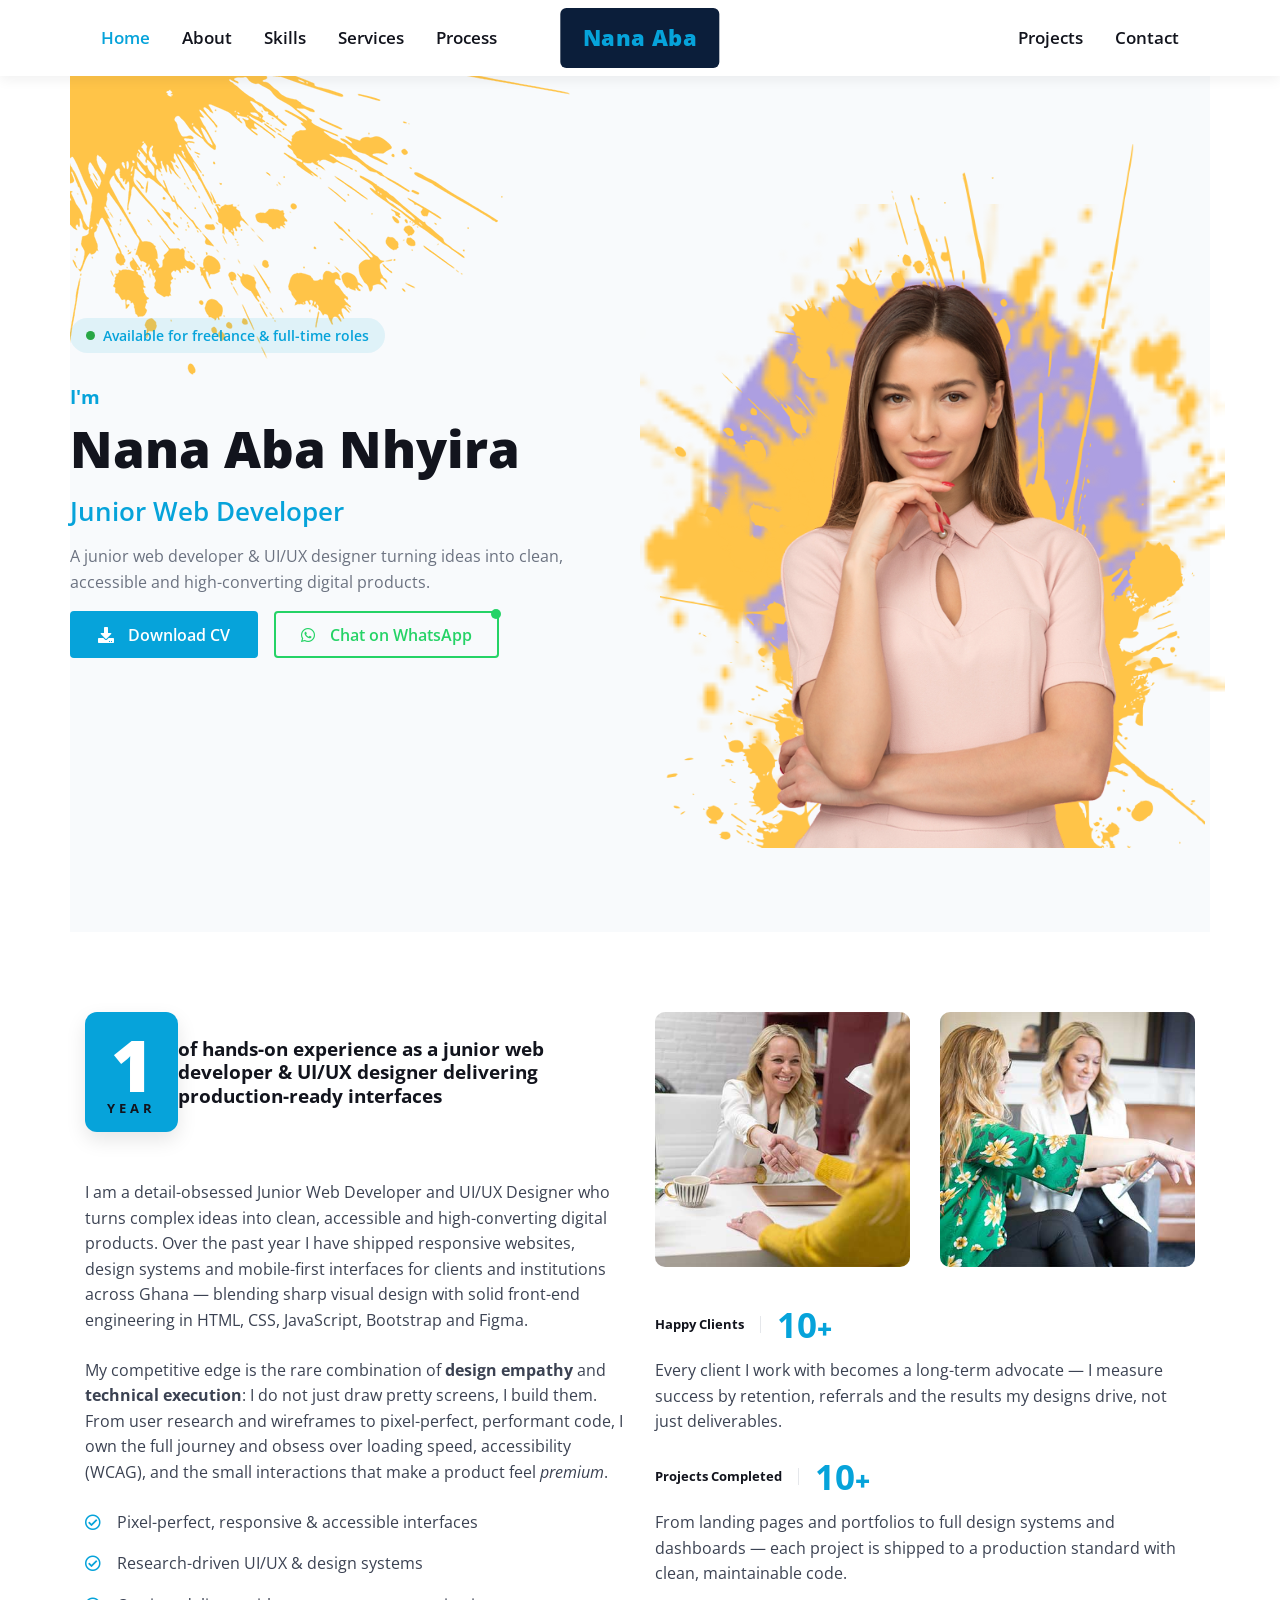
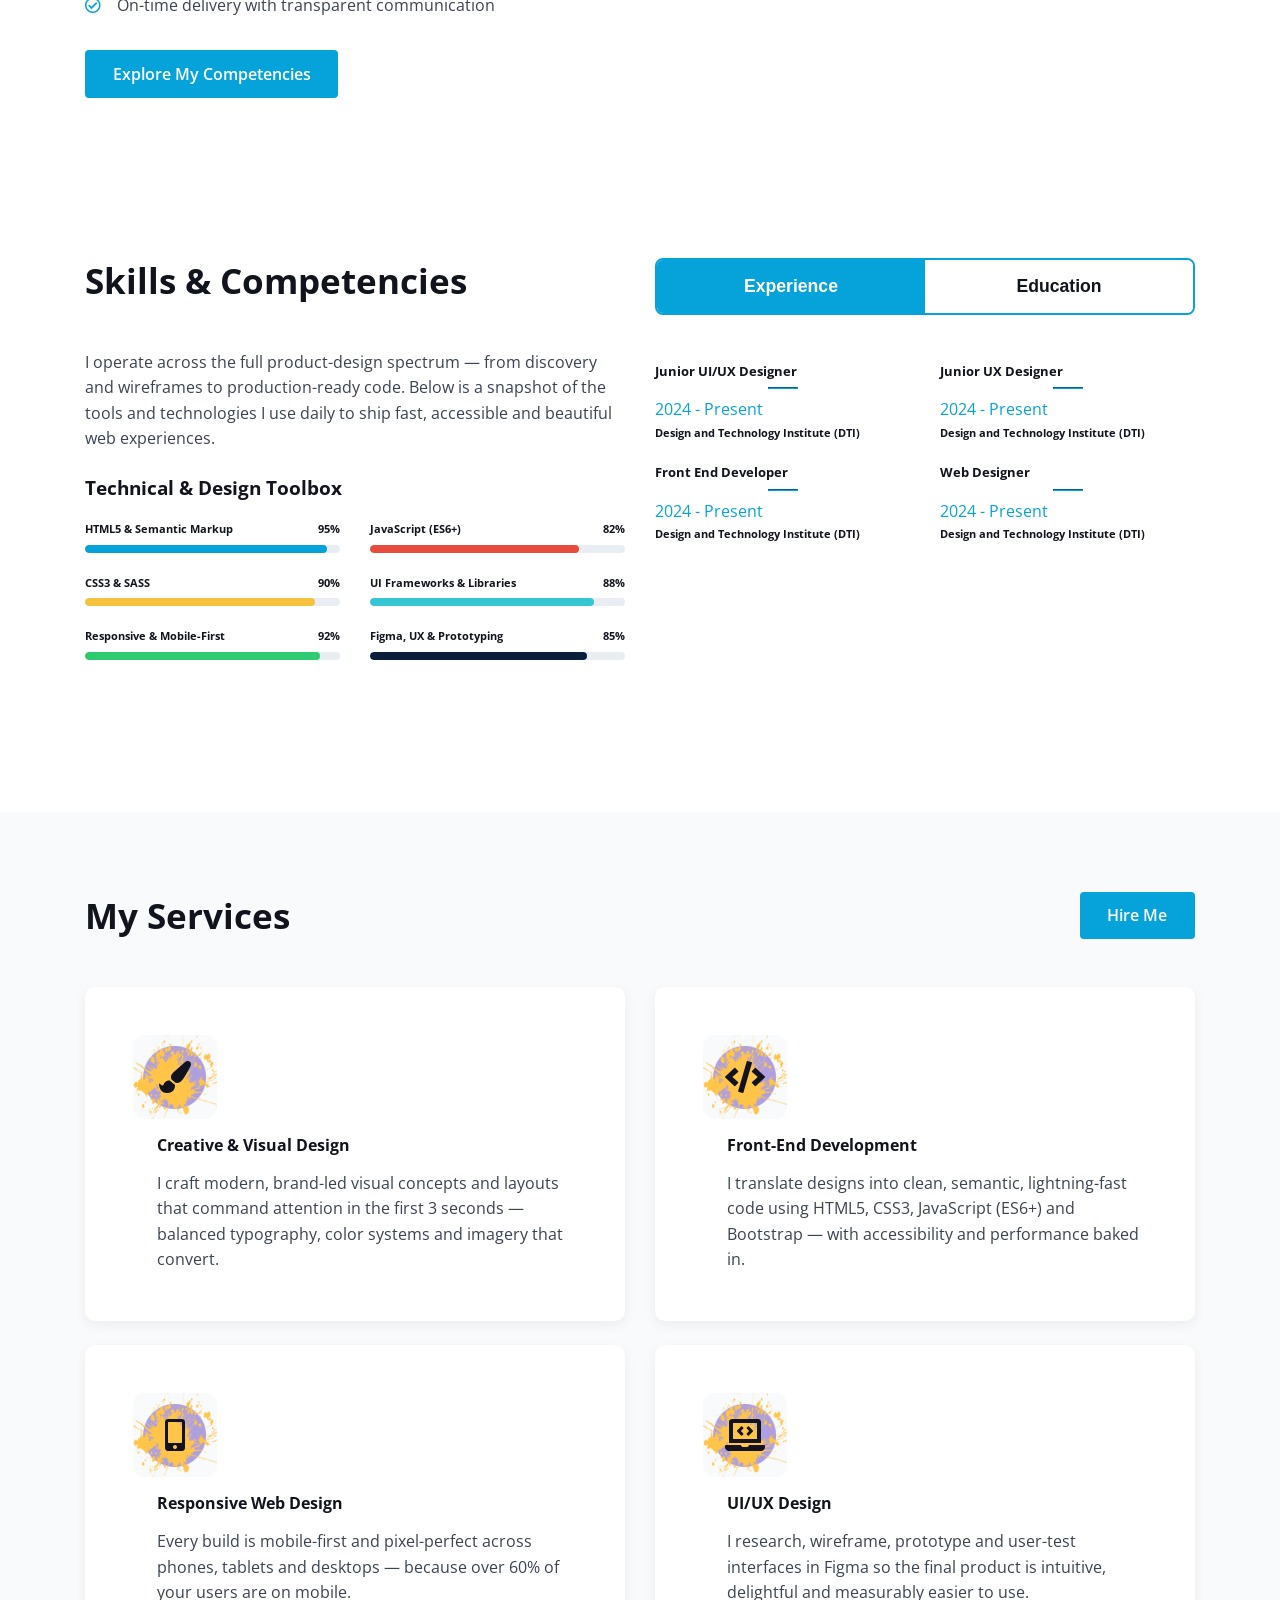
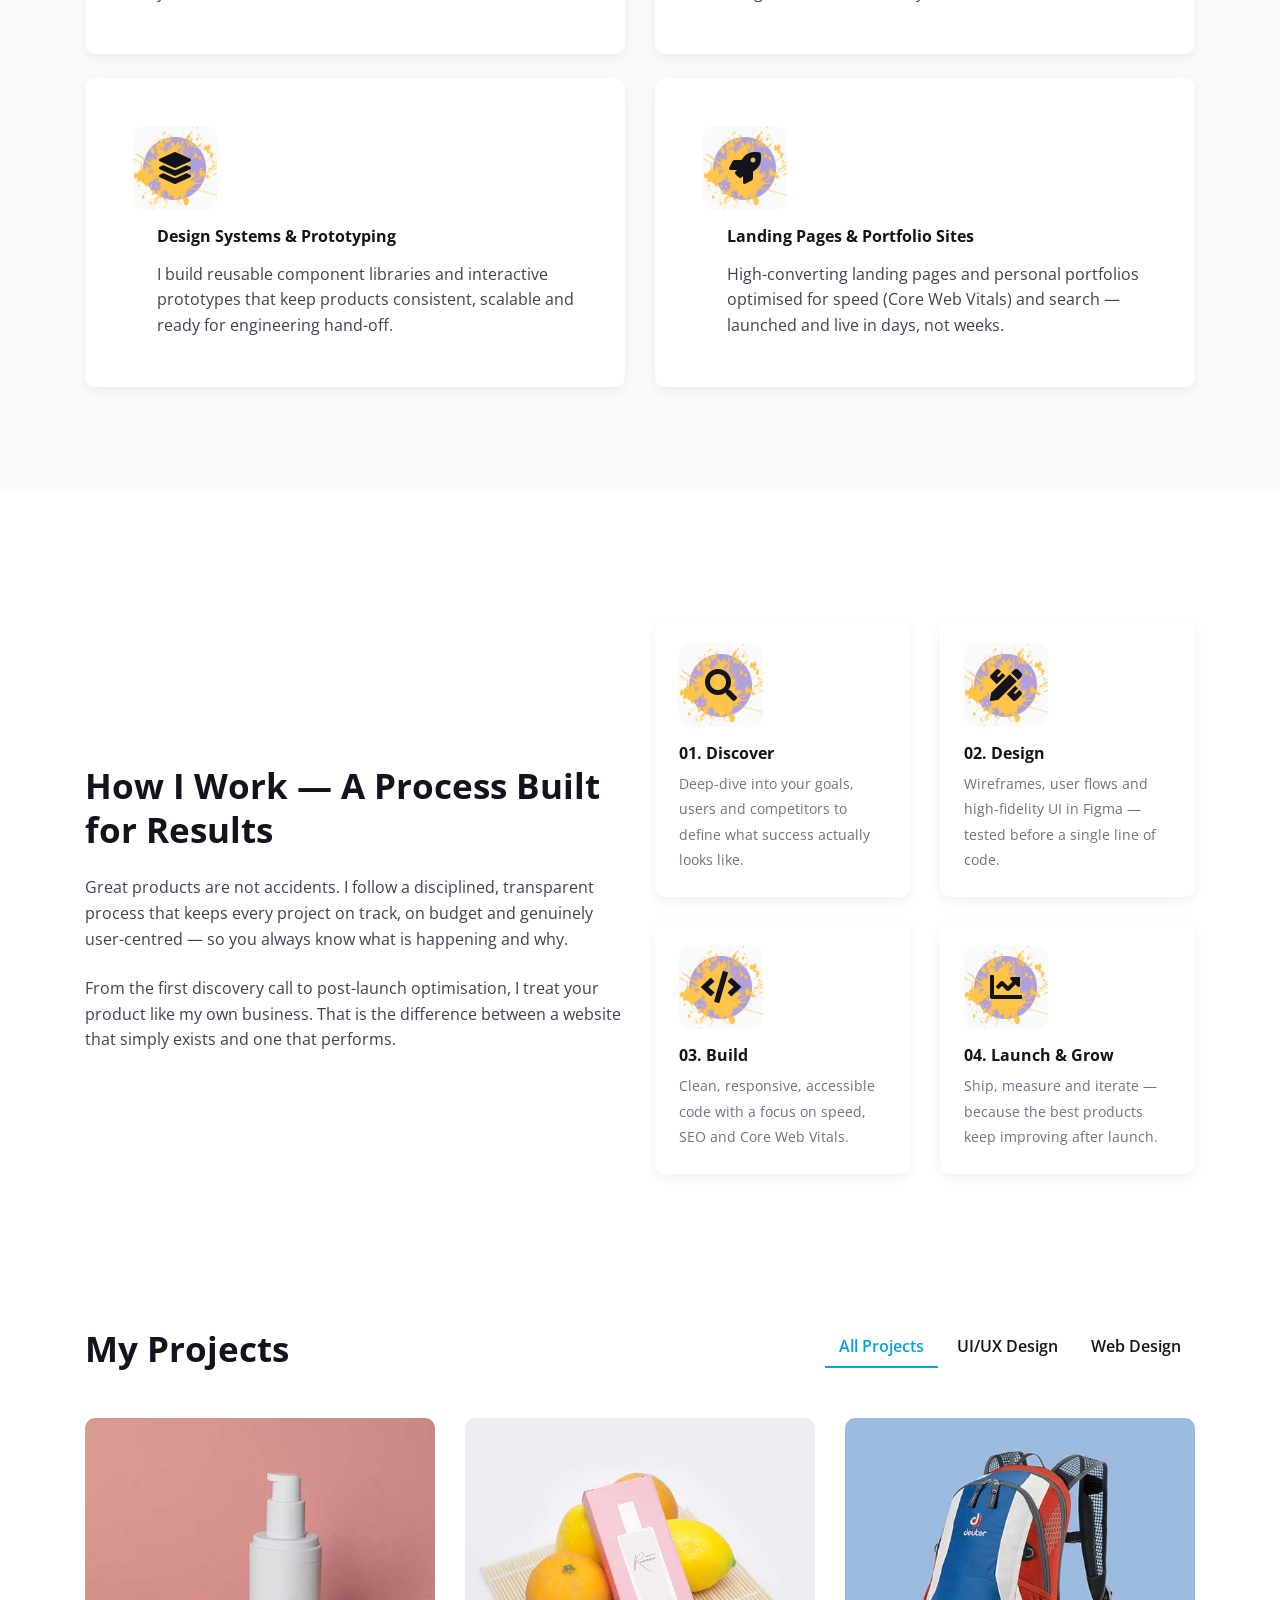
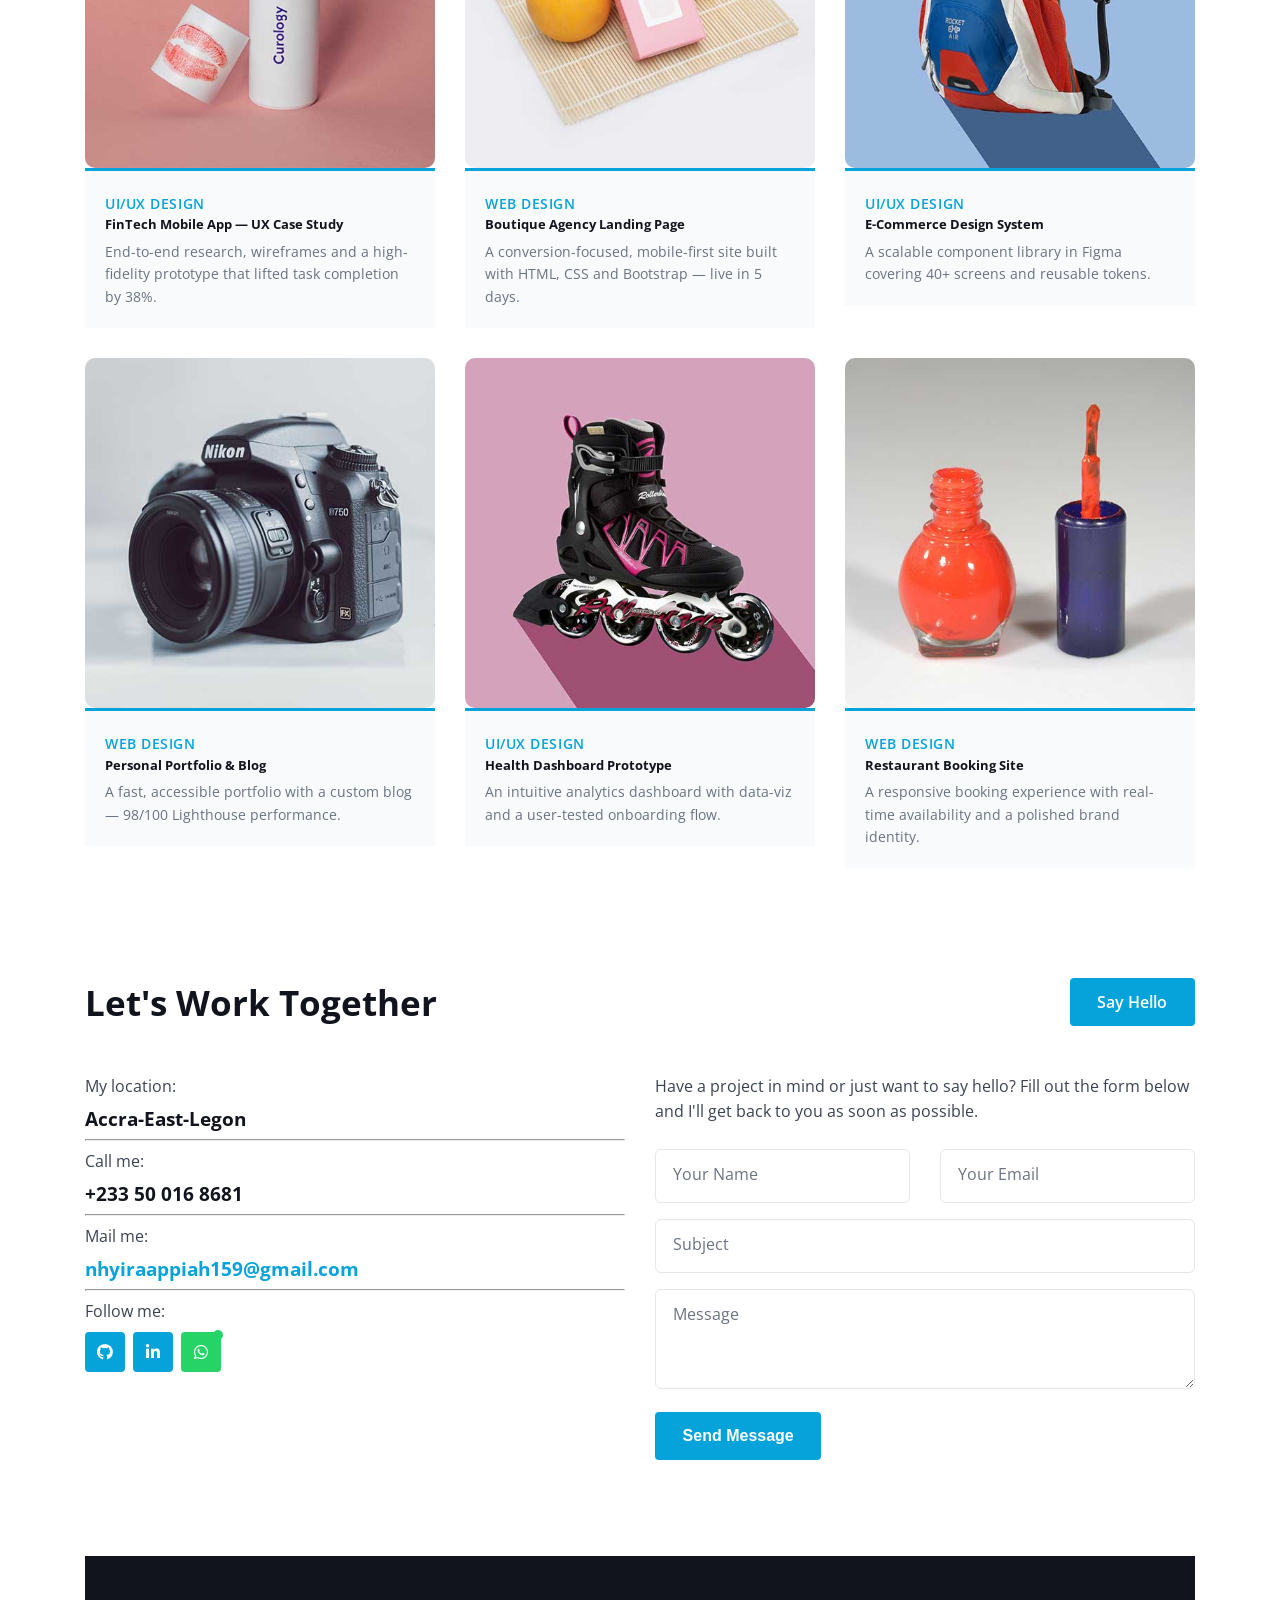
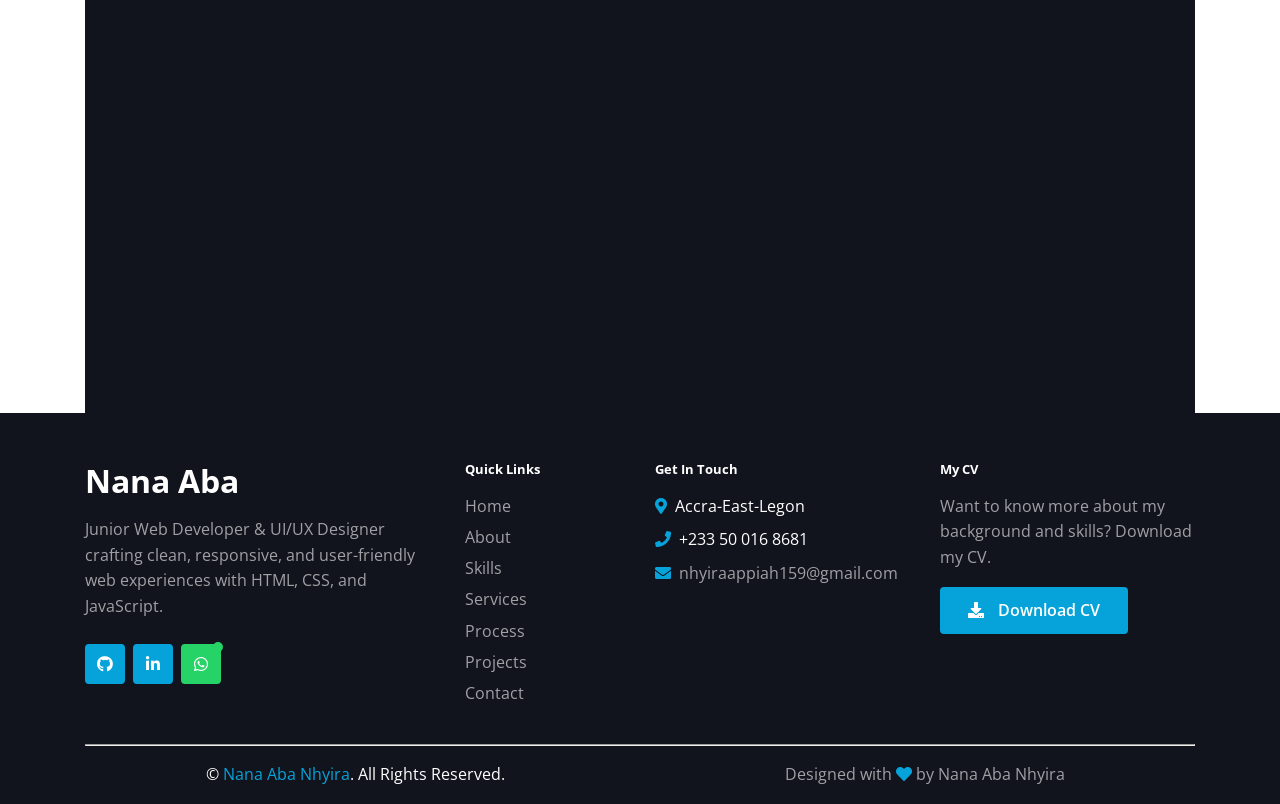
==== commit ed5c56f1: "now remove the cv and place th" ====
--- a/index.html
+++ b/index.html
@@ -14,392 +14,262 @@
     <!-- Google Web Fonts -->
     <link rel="preconnect" href="https://fonts.googleapis.com">
     <link rel="preconnect" href="https://fonts.gstatic.com" crossorigin>
-    <link href="https://fonts.googleapis.com/css2?family=Open+Sans:wght@400;500;600;700;800&display=swap" rel="stylesheet"> 
-
-    <!-- Icon Font Stylesheet -->
+    <link href="https://fonts.googleapis.com/css2?family=Open+Sans:wght@400;500;600;700;800&display=swap" rel="stylesheet">
+
+    <!-- Icon Font -->
     <link href="https://cdnjs.cloudflare.com/ajax/libs/font-awesome/5.10.0/css/all.min.css" rel="stylesheet">
-    <link href="https://cdn.jsdelivr.net/npm/bootstrap-icons@1.4.1/font/bootstrap-icons.css" rel="stylesheet">
-
-    <!-- Libraries Stylesheet -->
-    <link href="lib/animate/animate.min.css" rel="stylesheet">
-    <link href="lib/lightbox/css/lightbox.min.css" rel="stylesheet">
-    <link href="lib/owlcarousel/assets/owl.carousel.min.css" rel="stylesheet">
-
-    <!-- Customized Bootstrap Stylesheet -->
-    <link href="css/bootstrap.min.css" rel="stylesheet">
-
-    <!-- Template Stylesheet -->
+
+    <!-- Custom Stylesheet -->
     <link href="css/style.css" rel="stylesheet">
-
-    <style>
-        .text-gradient {
-            background: linear-gradient(90deg, #06A3DA, #34C5F0);
-            -webkit-background-clip: text;
-            background-clip: text;
-            -webkit-text-fill-color: transparent;
-        }
-        .bg-icon i { transition: transform .3s ease, color .3s ease; }
-        .service-item:hover .bg-icon i { transform: scale(1.15); color: #06A3DA !important; }
-        .service-item { transition: transform .3s ease, box-shadow .3s ease; }
-        .service-item:hover { transform: translateY(-6px); box-shadow: 0 .75rem 1.5rem rgba(0,0,0,.12); }
-        .tool-box { transition: transform .3s ease, box-shadow .3s ease; background: #fff; }
-        .tool-box:hover { transform: translateY(-4px); box-shadow: 0 .5rem 1rem rgba(0,0,0,.1); }
-        .social-btn:hover, .back-to-top:hover { transform: translateY(-3px); }
-        .availability-badge {
-            display: inline-flex; align-items: center; gap: 8px;
-            background: rgba(6,163,218,.1); color: #06A3DA;
-            padding: 6px 16px; border-radius: 30px; font-weight: 600; font-size: .9rem;
-        }
-        .availability-badge .dot {
-            width: 9px; height: 9px; border-radius: 50%; background: #28a745;
-            box-shadow: 0 0 0 0 rgba(40,167,69,.6); animation: pulse 1.8s infinite;
-        }
-        @keyframes pulse {
-            0% { box-shadow: 0 0 0 0 rgba(40,167,69,.6); }
-            70% { box-shadow: 0 0 0 8px rgba(40,167,69,0); }
-            100% { box-shadow: 0 0 0 0 rgba(40,167,69,0); }
-        }
-        .portfolio-cap { background: #fff; }
-        .stat-link { text-decoration: none; display: inline-flex; align-items: baseline; line-height: 1; transition: transform .25s ease; }
-        .stat-link:hover { transform: translateY(-3px); }
-        .stat-link .plus { font-size: 1.6rem; font-weight: 800; }
-        .whatsapp-pulse { position: relative; }
-        .whatsapp-pulse::after {
-            content: ""; position: absolute; right: -4px; top: -4px; width: 10px; height: 10px;
-            background: #25D366; border-radius: 50%; box-shadow: 0 0 0 0 rgba(37,211,102,.7); animation: wp-pulse 1.8s infinite;
-        }
-        @keyframes wp-pulse {
-            0% { box-shadow: 0 0 0 0 rgba(37,211,102,.6); }
-            70% { box-shadow: 0 0 0 10px rgba(37,211,102,0); }
-            100% { box-shadow: 0 0 0 0 rgba(37,211,102,0); }
-        }
-        .project-cap { background: #f8fafc; border-top: 3px solid #06A3DA; }
-        blockquote.fancy { border-left: 4px solid #06A3DA; background: #f8fafc; }
-    </style>
 </head>
 
-<body data-bs-spy="scroll" data-bs-target=".navbar" data-bs-offset="51">
-    <!-- Spinner Start -->
-    <div id="spinner" class="show bg-white position-fixed translate-middle w-100 vh-100 top-50 start-50 d-flex align-items-center justify-content-center">
-        <div class="spinner-border text-primary" style="width: 3rem; height: 3rem;" role="status">
-            <span class="sr-only">Loading...</span>
-        </div>
+<body>
+
+    <!-- Spinner -->
+    <div id="spinner" class="show">
+        <div class="spinner-border"></div>
     </div>
-    <!-- Spinner End -->
-
-
-    <!-- Navbar Start -->
-    <nav class="navbar navbar-expand-lg bg-white navbar-light fixed-top shadow py-lg-0 px-4 px-lg-5 wow fadeIn" data-wow-delay="0.1s">
-        <a href="index.html" class="navbar-brand d-block d-lg-none">
-            <h1 class="text-primary fw-bold m-0">Nana Aba</h1>
-        </a>
-        <button type="button" class="navbar-toggler" data-bs-toggle="collapse" data-bs-target="#navbarCollapse">
-            <span class="navbar-toggler-icon"></span>
-        </button>
-        <div class="collapse navbar-collapse justify-content-between py-4 py-lg-0" id="navbarCollapse">
-            <div class="navbar-nav ms-auto py-0">
-                <a href="#home" class="nav-item nav-link active">Home</a>
-                <a href="#about" class="nav-item nav-link">About</a>
-                <a href="#skill" class="nav-item nav-link">Skills</a>
-                <a href="#service" class="nav-item nav-link">Services</a>
-                <a href="#process" class="nav-item nav-link">Process</a>
-            </div>
-            <a href="index.html" class="navbar-brand bg-secondary py-3 px-4 mx-3 d-none d-lg-block">
-                <h1 class="text-primary fw-bold m-0">Nana Aba</h1>
-            <div class="navbar-nav me-auto py-0">
-                <a href="#project" class="nav-item nav-link">Projects</a>
-                <a href="#testimonial" class="nav-item nav-link">Testimonial</a>
-                <a href="#contact" class="nav-item nav-link">Contact</a>
-            </div>
-        </div>
-    </nav>
-    <!-- Navbar End -->
-
-
-    <!-- Header Start -->
-    <div class="container-fluid bg-light my-6 mt-0" id="home">
+
+    <!-- Navbar -->
+    <header class="navbar" id="navbar">
+        <div class="container nav-inner">
+            <button class="nav-toggle" id="navToggle" aria-label="Toggle menu">
+                <span></span><span></span><span></span>
+            </button>
+            <a href="index.html" class="brand">Nana Aba</a>
+            <div class="nav-collapse" id="navCollapse">
+                <nav class="nav-group">
+                    <a href="#home" class="active">Home</a>
+                    <a href="#about">About</a>
+                    <a href="#skill">Skills</a>
+                    <a href="#service">Services</a>
+                    <a href="#process">Process</a>
+                </nav>
+                <nav class="nav-group">
+                    <a href="#project">Projects</a>
+                    <a href="#contact">Contact</a>
+                </nav>
+            </div>
+        </div>
+    </header>
+
+    <!-- Hero -->
+    <section class="container" id="home">
+        <div class="row align-items-center" style="min-height:70vh">
+            <div class="col-lg-6">
+                <span class="availability-badge mb-3 d-inline-flex"><span class="dot"></span>Available for freelance &amp; full-time roles</span>
+                <h3 class="text-primary mb-2 mt-3">I'm</h3>
+                <h1 class="display-3 mb-3">Nana Aba Nhyira</h1>
+                <h2 class="typed-text-output"></h2>
+                <div class="typed-text d-none">Junior Web Developer, UI Designer, UX Designer, Front End Developer</div>
+                <p class="mt-3 text-muted">A junior web developer &amp; UI/UX designer turning ideas into clean, accessible and high-converting digital products.</p>
+                <div class="d-flex align-items-center pt-3 flex-wrap">
+                    <a href="cv.html" class="btn btn-primary me-3 mb-3" target="_blank"><i class="fa fa-download me-2"></i>Download CV</a>
+                    <a href="https://wa.me/233500168681?text=Hello%20Nana%20Aba!" target="_blank" class="btn btn-outline-success mb-3 whatsapp-pulse"><i class="fab fa-whatsapp me-2"></i>Chat on WhatsApp</a>
+                </div>
+            </div>
+            <div class="col-lg-6 text-center hero-img">
+                <img class="img-fluid rounded" src="img/profile.png" alt="Nana Aba Nhyira">
+            </div>
+        </div>
+    </section>
+
+    <!-- About -->
+    <section class="container py-6" id="about">
+        <div class="row">
+            <div class="col-lg-6">
+                <div class="d-flex align-items-center mb-5">
+                    <div class="years flex-shrink-0 text-center me-4">
+                        <h1 class="display-1 mb-0">1</h1>
+                        <h5 class="mb-0">Year</h5>
+                    </div>
+                    <h3 class="lh-base mb-0">of hands-on experience as a junior web developer &amp; UI/UX designer delivering production-ready interfaces</h3>
+                </div>
+                <p class="mb-4">I am a detail-obsessed Junior Web Developer and UI/UX Designer who turns complex ideas into clean, accessible and high-converting digital products. Over the past year I have shipped responsive websites, design systems and mobile-first interfaces for clients and institutions across Ghana &mdash; blending sharp visual design with solid front-end engineering in HTML, CSS, JavaScript, Bootstrap and Figma.</p>
+                <p class="mb-4">My competitive edge is the rare combination of <strong>design empathy</strong> and <strong>technical execution</strong>: I do not just draw pretty screens, I build them. From user research and wireframes to pixel-perfect, performant code, I own the full journey and obsess over loading speed, accessibility (WCAG), and the small interactions that make a product feel <em>premium</em>.</p>
+                <p class="mb-3"><i class="far fa-check-circle text-primary me-3"></i>Pixel-perfect, responsive &amp; accessible interfaces</p>
+                <p class="mb-3"><i class="far fa-check-circle text-primary me-3"></i>Research-driven UI/UX &amp; design systems</p>
+                <p class="mb-3"><i class="far fa-check-circle text-primary me-3"></i>On-time delivery with transparent communication</p>
+                <a class="btn btn-primary py-3 px-5 mt-3" href="#skill">Explore My Competencies</a>
+            </div>
+            <div class="col-lg-6">
+                <div class="row mb-4">
+                    <div class="col-sm-6 mb-3"><img class="img-fluid rounded" src="img/about-1.jpg" alt=""></div>
+                    <div class="col-sm-6 mb-3"><img class="img-fluid rounded" src="img/about-2.jpg" alt=""></div>
+                </div>
+                <div class="d-flex align-items-center mb-3">
+                    <h5 class="border-end pe-3 me-3 mb-0">Happy Clients</h5>
+                    <a class="stat-link text-primary" href="https://wa.me/233500168681?text=Hello%20Nana%20Aba!" target="_blank" title="Say hello on WhatsApp">
+                        <span class="counter display-5 fw-bold" data-target="10">0</span><span class="plus">+</span>
+                    </a>
+                </div>
+                <p class="mb-4">Every client I work with becomes a long-term advocate &mdash; I measure success by retention, referrals and the results my designs drive, not just deliverables.</p>
+                <div class="d-flex align-items-center mb-3">
+                    <h5 class="border-end pe-3 me-3 mb-0">Projects Completed</h5>
+                    <a class="stat-link text-primary" href="https://wa.me/233500168681?text=Hello%20Nana%20Aba!" target="_blank" title="Say hello on WhatsApp">
+                        <span class="counter display-5 fw-bold" data-target="10">0</span><span class="plus">+</span>
+                    </a>
+                </div>
+                <p class="mb-0">From landing pages and portfolios to full design systems and dashboards &mdash; each project is shipped to a production standard with clean, maintainable code.</p>
+            </div>
+        </div>
+    </section>
+
+    <!-- Skills & Competencies -->
+    <section class="container py-6" id="skill">
+        <div class="row">
+            <div class="col-lg-6">
+                <h1 class="display-5 mb-5">Skills &amp; Competencies</h1>
+                <p class="mb-4">I operate across the full product-design spectrum &mdash; from discovery and wireframes to production-ready code. Below is a snapshot of the tools and technologies I use daily to ship fast, accessible and beautiful web experiences.</p>
+                <h3 class="mb-4">Technical &amp; Design Toolbox</h3>
+                <div class="row">
+                    <div class="col-md-6">
+                        <div class="skill mb-4">
+                            <div class="d-flex justify-content-between"><h6 class="fw-bold">HTML5 &amp; Semantic Markup</h6><h6 class="fw-bold">95%</h6></div>
+                            <div class="progress"><div class="progress-bar bg-primary" data-width="95"></div></div>
+                        </div>
+                        <div class="skill mb-4">
+                            <div class="d-flex justify-content-between"><h6 class="fw-bold">CSS3 &amp; SASS</h6><h6 class="fw-bold">90%</h6></div>
+                            <div class="progress"><div class="progress-bar bg-warning" data-width="90"></div></div>
+                        </div>
+                        <div class="skill mb-4">
+                            <div class="d-flex justify-content-between"><h6 class="fw-bold">Responsive &amp; Mobile-First</h6><h6 class="fw-bold">92%</h6></div>
+                            <div class="progress"><div class="progress-bar bg-success" data-width="92"></div></div>
+                        </div>
+                    </div>
+                    <div class="col-md-6">
+                        <div class="skill mb-4">
+                            <div class="d-flex justify-content-between"><h6 class="fw-bold">JavaScript (ES6+)</h6><h6 class="fw-bold">82%</h6></div>
+                            <div class="progress"><div class="progress-bar bg-danger" data-width="82"></div></div>
+                        </div>
+                        <div class="skill mb-4">
+                            <div class="d-flex justify-content-between"><h6 class="fw-bold">UI Frameworks &amp; Libraries</h6><h6 class="fw-bold">88%</h6></div>
+                            <div class="progress"><div class="progress-bar bg-info" data-width="88"></div></div>
+                        </div>
+                        <div class="skill mb-4">
+                            <div class="d-flex justify-content-between"><h6 class="fw-bold">Figma, UX &amp; Prototyping</h6><h6 class="fw-bold">85%</h6></div>
+                            <div class="progress"><div class="progress-bar bg-secondary" data-width="85"></div></div>
+                        </div>
+                    </div>
+                </div>
+            </div>
+            <div class="col-lg-6">
+                <div class="tabs-nav mb-5">
+                    <button class="active" data-tab="tab-1">Experience</button>
+                    <button data-tab="tab-2">Education</button>
+                </div>
+                <div class="tab-content">
+                    <div class="tab-pane active" id="tab-1">
+                        <div class="row">
+                            <div class="col-sm-6 mb-4">
+                                <h5>Junior UI/UX Designer</h5>
+                                <hr class="text-primary my-2" style="width:30px;border-color:var(--primary)">
+                                <p class="text-primary mb-1">2024 - Present</p>
+                                <h6 class="mb-0">Design and Technology Institute (DTI)</h6>
+                            </div>
+                            <div class="col-sm-6 mb-4">
+                                <h5>Junior UX Designer</h5>
+                                <hr class="text-primary my-2" style="width:30px;border-color:var(--primary)">
+                                <p class="text-primary mb-1">2024 - Present</p>
+                                <h6 class="mb-0">Design and Technology Institute (DTI)</h6>
+                            </div>
+                            <div class="col-sm-6 mb-4">
+                                <h5>Front End Developer</h5>
+                                <hr class="text-primary my-2" style="width:30px;border-color:var(--primary)">
+                                <p class="text-primary mb-1">2024 - Present</p>
+                                <h6 class="mb-0">Design and Technology Institute (DTI)</h6>
+                            </div>
+                            <div class="col-sm-6 mb-4">
+                                <h5>Web Designer</h5>
+                                <hr class="text-primary my-2" style="width:30px;border-color:var(--primary)">
+                                <p class="text-primary mb-1">2024 - Present</p>
+                                <h6 class="mb-0">Design and Technology Institute (DTI)</h6>
+                            </div>
+                        </div>
+                    </div>
+                    <div class="tab-pane" id="tab-2">
+                        <div class="row">
+                            <div class="col-sm-6 mb-4">
+                                <h5>UI/UX Design Course</h5>
+                                <hr class="text-primary my-2" style="width:30px;border-color:var(--primary)">
+                                <p class="text-primary mb-1">2025 - Present</p>
+                                <h6 class="mb-0">Design and Technology Institute (DTI)</h6>
+                            </div>
+                            <div class="col-sm-6 mb-4">
+                                <h5>Web Development</h5>
+                                <hr class="text-primary my-2" style="width:30px;border-color:var(--primary)">
+                                <p class="text-primary mb-1">2025 - Present</p>
+                                <h6 class="mb-0">Design and Technology Institute (DTI)</h6>
+                            </div>
+                            <div class="col-sm-6 mb-4">
+                                <h5>Front End Basics</h5>
+                                <hr class="text-primary my-2" style="width:30px;border-color:var(--primary)">
+                                <p class="text-primary mb-1">2025 - Present</p>
+                                <h6 class="mb-0">Design and Technology Institute (DTI)</h6>
+                            </div>
+                        </div>
+                    </div>
+                </div>
+            </div>
+        </div>
+    </section>
+
+    <!-- Services -->
+    <section class="bg-light my-5 py-6" id="service">
         <div class="container">
-            <div class="row g-5 align-items-center">
-                <div class="col-lg-6 py-6 pb-0 pt-lg-0">
-                    <h3 class="text-primary mb-3">I'm</h3>
-                    <h1 class="display-3 mb-3">Nana Aba Nhyira</h1>
-                    <h2 class="typed-text-output d-inline"></h2>
-                    <div class="typed-text d-none">Junior Web Developer, UI Designer, UX Designer, Front End Developer</div>
-                    <div class="d-flex align-items-center pt-5 flex-wrap">
-                        <a href="cv.html" class="btn btn-primary py-3 px-4 me-3 mb-3" target="_blank"><i class="fa fa-download me-2"></i>Download CV</a>
-                        <a href="https://wa.me/233500168681?text=Hello%20Nana%20Aba!" target="_blank" class="btn btn-outline-success py-3 px-4 mb-3 whatsapp-pulse"><i class="fab fa-whatsapp me-2"></i>Chat on WhatsApp</a>
-                    </div>
-                </div>
-                <div class="col-lg-6">
-                    <img class="img-fluid" src="img/profile.png" alt="">
-                </div>
-            </div>
-        </div>
-    </div>
-    <!-- Header End -->
-
-
-    <!-- Video Modal removed: replaced with direct WhatsApp CTA -->
-
-
-    <!-- About Start -->
-    <div class="container-xxl py-6" id="about">
-        <div class="container">
-            <div class="row g-5">
-                <div class="col-lg-6 wow fadeInUp" data-wow-delay="0.1s">
-                    <div class="d-flex align-items-center mb-5">
-                        <div class="years flex-shrink-0 text-center me-4">
-                            <h1 class="display-1 mb-0">1</h1>
-                            <h5 class="mb-0">Year</h5>
-                        </div>
-                        <h3 class="lh-base mb-0">of hands-on experience as a junior web developer &amp; UI/UX designer delivering production-ready interfaces</h3>
-                    </div>
-                    <p class="mb-4">I am a detail-obsessed Junior Web Developer and UI/UX Designer who turns complex ideas into clean, accessible and high-converting digital products. Over the past year I have shipped responsive websites, design systems and mobile-first interfaces for clients and institutions across Ghana &mdash; blending sharp visual design with solid front-end engineering in HTML, CSS, JavaScript, Bootstrap and Figma.</p>
-                    <p class="mb-4">My competitive edge is the rare combination of <strong>design empathy</strong> and <strong>technical execution</strong>: I do not just draw pretty screens, I build them. From user research and wireframes to pixel-perfect, performant code, I own the full journey and obsess over loading speed, accessibility (WCAG), and the small interactions that make a product feel <em>premium</em>.</p>
-                    <p class="mb-3"><i class="far fa-check-circle text-primary me-3"></i>Pixel-perfect, responsive &amp; accessible interfaces</p>
-                    <p class="mb-3"><i class="far fa-check-circle text-primary me-3"></i>Research-driven UI/UX &amp; design systems</p>
-                    <p class="mb-3"><i class="far fa-check-circle text-primary me-3"></i>On-time delivery with transparent communication</p>
-                    <a class="btn btn-primary py-3 px-5 mt-3" href="#skill">Explore My Competencies</a>
-                </div>
-                <div class="col-lg-6 wow fadeInUp" data-wow-delay="0.5s">
-                    <div class="row g-3 mb-4">
-                        <div class="col-sm-6">
-                            <img class="img-fluid rounded" src="img/about-1.jpg" alt="">
-                        </div>
-                        <div class="col-sm-6">
-                            <img class="img-fluid rounded" src="img/about-2.jpg" alt="">
-                        </div>
-                    </div>
-                    <div class="d-flex align-items-center mb-3">
-                        <h5 class="border-end pe-3 me-3 mb-0">Happy Clients</h5>
-                        <a class="stat-link text-primary" href="https://wa.me/233500168681?text=Hello%20Nana%20Aba!" target="_blank" title="Say hello on WhatsApp">
-                            <h2 class="text-primary fw-bold mb-0 d-inline" data-toggle="counter-up">10</h2><span class="plus">+</span>
-                        </a>
-                    </div>
-                    <p class="mb-4">Every client I work with becomes a long-term advocate &mdash; I measure success by retention, referrals and the results my designs drive, not just deliverables.</p>
-                    <div class="d-flex align-items-center mb-3">
-                        <h5 class="border-end pe-3 me-3 mb-0">Projects Completed</h5>
-                        <a class="stat-link text-primary" href="https://wa.me/233500168681?text=Hello%20Nana%20Aba!" target="_blank" title="Say hello on WhatsApp">
-                            <h2 class="text-primary fw-bold mb-0 d-inline" data-toggle="counter-up">10</h2><span class="plus">+</span>
-                        </a>
-                    </div>
-                    <p class="mb-0">From landing pages and portfolios to full design systems and dashboards &mdash; each project is shipped to a production standard with clean, maintainable code.</p>
-                </div>
-            </div>
-        </div>
-    </div>
-    <!-- About End -->
-
-
-    <!-- Expertise Start -->
-    <div class="container-xxl py-6 pb-5" id="skill">
-        <div class="container">
-            <div class="row g-5">
-                <div class="col-lg-6 wow fadeInUp" data-wow-delay="0.1s">
-                    <h1 class="display-5 mb-5">Skills &amp; Competencies</h1>
-                    <p class="mb-4">I operate across the full product-design spectrum &mdash; from discovery and wireframes to production-ready code. Below is a snapshot of the tools and technologies I use daily to ship fast, accessible and beautiful web experiences.</p>
-                    <h3 class="mb-4">Technical &amp; Design Toolbox</h3>
-                    <div class="row align-items-center">
-                        <div class="col-md-6">
-                            <div class="skill mb-4">
-                                <div class="d-flex justify-content-between">
-                                    <h6 class="font-weight-bold">HTML5 &amp; Semantic Markup</h6>
-                                    <h6 class="font-weight-bold">95%</h6>
-                                </div>
-                                <div class="progress">
-                                    <div class="progress-bar bg-primary" role="progressbar" style="width: 95%" aria-valuenow="95" aria-valuemin="0" aria-valuemax="100"></div>
-                                </div>
-                            </div>
-                            <div class="skill mb-4">
-                                <div class="d-flex justify-content-between">
-                                    <h6 class="font-weight-bold">CSS3 &amp; SASS</h6>
-                                    <h6 class="font-weight-bold">90%</h6>
-                                </div>
-                                <div class="progress">
-                                    <div class="progress-bar bg-warning" role="progressbar" style="width: 90%" aria-valuenow="90" aria-valuemin="0" aria-valuemax="100"></div>
-                                </div>
-                            </div>
-                            <div class="skill mb-4">
-                                <div class="d-flex justify-content-between">
-                                    <h6 class="font-weight-bold">Responsive &amp; Mobile-First</h6>
-                                    <h6 class="font-weight-bold">92%</h6>
-                                </div>
-                                <div class="progress">
-                                    <div class="progress-bar bg-success" role="progressbar" style="width: 92%" aria-valuenow="92" aria-valuemin="0" aria-valuemax="100"></div>
-                                </div>
-                            </div>
-                        </div>
-                        <div class="col-md-6">
-                            <div class="skill mb-4">
-                                <div class="d-flex justify-content-between">
-                                    <h6 class="font-weight-bold">JavaScript (ES6+)</h6>
-                                    <h6 class="font-weight-bold">82%</h6>
-                                </div>
-                                <div class="progress">
-                                    <div class="progress-bar bg-danger" role="progressbar" style="width: 82%" aria-valuenow="82" aria-valuemin="0" aria-valuemax="100"></div>
-                                </div>
-                            </div>
-                            <div class="skill mb-4">
-                                <div class="d-flex justify-content-between">
-                                    <h6 class="font-weight-bold">UI Frameworks &amp; Libraries</h6>
-                                    <h6 class="font-weight-bold">88%</h6>
-                                </div>
-                                <div class="progress">
-                                    <div class="progress-bar bg-info" role="progressbar" style="width: 88%" aria-valuenow="88" aria-valuemin="0" aria-valuemax="100"></div>
-                                </div>
-                            </div>
-                            <div class="skill mb-4">
-                                <div class="d-flex justify-content-between">
-                                    <h6 class="font-weight-bold">Figma, UX &amp; Prototyping</h6>
-                                    <h6 class="font-weight-bold">85%</h6>
-                                </div>
-                                <div class="progress">
-                                    <div class="progress-bar bg-secondary" role="progressbar" style="width: 85%" aria-valuenow="85" aria-valuemin="0" aria-valuemax="100"></div>
-                                </div>
-                            </div>
-                        </div>
-                    </div>
-                </div>
-                <div class="col-lg-6 wow fadeInUp" data-wow-delay="0.5s">
-                    <ul class="nav nav-pills rounded border border-2 border-primary mb-5">
-                        <li class="nav-item w-50">
-                            <button class="nav-link w-100 py-3 fs-5 active" data-bs-toggle="pill" href="#tab-1">Experience</button>
-                        </li>
-                        <li class="nav-item w-50">
-                            <button class="nav-link w-100 py-3 fs-5" data-bs-toggle="pill" href="#tab-2">Education</button>
-                        </li>
-                    </ul>
-                    <div class="tab-content">
-                        <div id="tab-1" class="tab-pane fade show p-0 active">
-                            <div class="row gy-5 gx-4">
-                                <div class="col-sm-6">
-                                    <h5>Junior UI Designer</h5>
-                                    <hr class="text-primary my-2">
-                                    <p class="text-primary mb-1">2024 - Present</p>
-                                    <h6 class="mb-0">Design and Technology Institute (DTI)</h6>
-                                </div>
-                                <div class="col-sm-6">
-                                    <h5>Junior UX Designer</h5>
-                                    <hr class="text-primary my-2">
-                                    <p class="text-primary mb-1">2024 - Present</p>
-                                    <h6 class="mb-0">Design and Technology Institute (DTI)</h6>
-                                </div>
-                                <div class="col-sm-6">
-                                    <h5>Front End Developer</h5>
-                                    <hr class="text-primary my-2">
-                                    <p class="text-primary mb-1">2024 - Present</p>
-                                    <h6 class="mb-0">Design and Technology Institute (DTI)</h6>
-                                </div>
-                                <div class="col-sm-6">
-                                    <h5>Web Designer</h5>
-                                    <hr class="text-primary my-2">
-                                    <p class="text-primary mb-1">2024 - Present</p>
-                                    <h6 class="mb-0">Design and Technology Institute (DTI)</h6>
-                                </div>
-                            </div>
-                        </div>
-                        <div id="tab-2" class="tab-pane fade show p-0">
-                            <div class="row gy-5 gx-4">
-                                <div class="col-sm-6">
-                                    <h5>UI/UX Design Course</h5>
-                                    <hr class="text-primary my-2">
-                                    <p class="text-primary mb-1">2025 - Present</p>
-                                    <h6 class="mb-0">Design and Technology Institute (DTI)</h6>
-                                </div>
-                                <div class="col-sm-6">
-                                    <h5>Web Development</h5>
-                                    <hr class="text-primary my-2">
-                                    <p class="text-primary mb-1">2025 - Present</p>
-                                    <h6 class="mb-0">Design and Technology Institute (DTI)</h6>
-                                </div>
-                                <div class="col-sm-6">
-                                    <h5>Front End Basics</h5>
-                                    <hr class="text-primary my-2">
-                                    <p class="text-primary mb-1">2025 - Present</p>
-                                    <h6 class="mb-0">Design and Technology Institute (DTI)</h6>
-                                </div>
-                            </div>
-                        </div>
-                    </div>
-                </div>
-            </div>
-        </div>
-    </div>
-    <!-- Expertise End -->
-
-
-    <!-- Service Start -->
-    <div class="container-fluid bg-light my-5 py-6" id="service">
-        <div class="container">
-            <div class="row g-5 mb-5 wow fadeInUp" data-wow-delay="0.1s">
-                <div class="col-lg-6">
-                    <h1 class="display-5 mb-0">My Services</h1>
-                </div>
-                <div class="col-lg-6 text-lg-end">
-                    <a class="btn btn-primary py-3 px-5" href="#contact">Hire Me</a>
-                </div>
-            </div>
-            <div class="row g-4">
-                <div class="col-lg-6 wow fadeInUp" data-wow-delay="0.1s">
-                    <div class="service-item d-flex flex-column flex-sm-row bg-white rounded h-100 p-4 p-lg-5">
-                        <div class="bg-icon flex-shrink-0 mb-3">
-                            <i class="fa fa-paint-brush fa-2x text-dark"></i>
-                        </div>
+            <div class="row mb-5 align-items-center">
+                <div class="col-lg-6"><h1 class="display-5 mb-0">My Services</h1></div>
+                <div class="col-lg-6 text-lg-end"><a class="btn btn-primary" href="#contact">Hire Me</a></div>
+            </div>
+            <div class="row">
+                <div class="col-lg-6 mb-4">
+                    <div class="service-item d-flex flex-column flex-sm-row p-4 p-lg-5 h-100">
+                        <div class="bg-icon flex-shrink-0 mb-3"><i class="fa fa-paint-brush fa-2x"></i></div>
                         <div class="ms-sm-4">
                             <h4 class="mb-3">Creative &amp; Visual Design</h4>
                             <span>I craft modern, brand-led visual concepts and layouts that command attention in the first 3 seconds &mdash; balanced typography, color systems and imagery that convert.</span>
                         </div>
                     </div>
                 </div>
-                <div class="col-lg-6 wow fadeInUp" data-wow-delay="0.3s">
-                    <div class="service-item d-flex flex-column flex-sm-row bg-white rounded h-100 p-4 p-lg-5">
-                        <div class="bg-icon flex-shrink-0 mb-3">
-                            <i class="fa fa-code fa-2x text-dark"></i>
-                        </div>
+                <div class="col-lg-6 mb-4">
+                    <div class="service-item d-flex flex-column flex-sm-row p-4 p-lg-5 h-100">
+                        <div class="bg-icon flex-shrink-0 mb-3"><i class="fa fa-code fa-2x"></i></div>
                         <div class="ms-sm-4">
                             <h4 class="mb-3">Front-End Development</h4>
                             <span>I translate designs into clean, semantic, lightning-fast code using HTML5, CSS3, JavaScript (ES6+) and Bootstrap &mdash; with accessibility and performance baked in.</span>
                         </div>
                     </div>
                 </div>
-                <div class="col-lg-6 wow fadeInUp" data-wow-delay="0.1s">
-                    <div class="service-item d-flex flex-column flex-sm-row bg-white rounded h-100 p-4 p-lg-5">
-                        <div class="bg-icon flex-shrink-0 mb-3">
-                            <i class="fa fa-mobile-alt fa-2x text-dark"></i>
-                        </div>
+                <div class="col-lg-6 mb-4">
+                    <div class="service-item d-flex flex-column flex-sm-row p-4 p-lg-5 h-100">
+                        <div class="bg-icon flex-shrink-0 mb-3"><i class="fa fa-mobile-alt fa-2x"></i></div>
                         <div class="ms-sm-4">
                             <h4 class="mb-3">Responsive Web Design</h4>
                             <span>Every build is mobile-first and pixel-perfect across phones, tablets and desktops &mdash; because over 60% of your users are on mobile.</span>
                         </div>
                     </div>
                 </div>
-                <div class="col-lg-6 wow fadeInUp" data-wow-delay="0.3s">
-                    <div class="service-item d-flex flex-column flex-sm-row bg-white rounded h-100 p-4 p-lg-5">
-                        <div class="bg-icon flex-shrink-0 mb-3">
-                            <i class="fa fa-laptop-code fa-2x text-dark"></i>
-                        </div>
+                <div class="col-lg-6 mb-4">
+                    <div class="service-item d-flex flex-column flex-sm-row p-4 p-lg-5 h-100">
+                        <div class="bg-icon flex-shrink-0 mb-3"><i class="fa fa-laptop-code fa-2x"></i></div>
                         <div class="ms-sm-4">
                             <h4 class="mb-3">UI/UX Design</h4>
                             <span>I research, wireframe, prototype and user-test interfaces in Figma so the final product is intuitive, delightful and measurably easier to use.</span>
                         </div>
                     </div>
                 </div>
-                <div class="col-lg-6 wow fadeInUp" data-wow-delay="0.1s">
-                    <div class="service-item d-flex flex-column flex-sm-row bg-white rounded h-100 p-4 p-lg-5">
-                        <div class="bg-icon flex-shrink-0 mb-3">
-                            <i class="fa fa-layer-group fa-2x text-dark"></i>
-                        </div>
+                <div class="col-lg-6 mb-4">
+                    <div class="service-item d-flex flex-column flex-sm-row p-4 p-lg-5 h-100">
+                        <div class="bg-icon flex-shrink-0 mb-3"><i class="fa fa-layer-group fa-2x"></i></div>
                         <div class="ms-sm-4">
                             <h4 class="mb-3">Design Systems &amp; Prototyping</h4>
                             <span>I build reusable component libraries and interactive prototypes that keep products consistent, scalable and ready for engineering hand-off.</span>
                         </div>
                     </div>
                 </div>
-                <div class="col-lg-6 wow fadeInUp" data-wow-delay="0.3s">
-                    <div class="service-item d-flex flex-column flex-sm-row bg-white rounded h-100 p-4 p-lg-5">
-                        <div class="bg-icon flex-shrink-0 mb-3">
-                            <i class="fa fa-rocket fa-2x text-dark"></i>
-                        </div>
+                <div class="col-lg-6 mb-4">
+                    <div class="service-item d-flex flex-column flex-sm-row p-4 p-lg-5 h-100">
+                        <div class="bg-icon flex-shrink-0 mb-3"><i class="fa fa-rocket fa-2x"></i></div>
                         <div class="ms-sm-4">
                             <h4 class="mb-3">Landing Pages &amp; Portfolio Sites</h4>
                             <span>High-converting landing pages and personal portfolios optimised for speed (Core Web Vitals) and search &mdash; launched and live in days, not weeks.</span>
@@ -408,389 +278,268 @@
                 </div>
             </div>
         </div>
+    </section>
+
+    <!-- Process -->
+    <section class="container py-6" id="process">
+        <div class="row align-items-center">
+            <div class="col-lg-6">
+                <h1 class="display-5 mb-4">How I Work &mdash; A Process Built for Results</h1>
+                <p class="mb-4">Great products are not accidents. I follow a disciplined, transparent process that keeps every project on track, on budget and genuinely user-centred &mdash; so you always know what is happening and why.</p>
+                <p class="mb-0">From the first discovery call to post-launch optimisation, I treat your product like my own business. That is the difference between a website that simply exists and one that performs.</p>
+            </div>
+            <div class="col-lg-6">
+                <div class="row">
+                    <div class="col-sm-6 mb-4">
+                        <div class="process-item bg-white rounded p-4">
+                            <div class="bg-icon flex-shrink-0 mb-3"><i class="fa fa-search fa-2x"></i></div>
+                            <h4 class="mb-2">01. Discover</h4>
+                            <span class="small text-muted">Deep-dive into your goals, users and competitors to define what success actually looks like.</span>
+                        </div>
+                    </div>
+                    <div class="col-sm-6 mb-4">
+                        <div class="process-item bg-white rounded p-4">
+                            <div class="bg-icon flex-shrink-0 mb-3"><i class="fa fa-pencil-ruler fa-2x"></i></div>
+                            <h4 class="mb-2">02. Design</h4>
+                            <span class="small text-muted">Wireframes, user flows and high-fidelity UI in Figma &mdash; tested before a single line of code.</span>
+                        </div>
+                    </div>
+                    <div class="col-sm-6 mb-4">
+                        <div class="process-item bg-white rounded p-4">
+                            <div class="bg-icon flex-shrink-0 mb-3"><i class="fa fa-code fa-2x"></i></div>
+                            <h4 class="mb-2">03. Build</h4>
+                            <span class="small text-muted">Clean, responsive, accessible code with a focus on speed, SEO and Core Web Vitals.</span>
+                        </div>
+                    </div>
+                    <div class="col-sm-6 mb-4">
+                        <div class="process-item bg-white rounded p-4">
+                            <div class="bg-icon flex-shrink-0 mb-3"><i class="fa fa-chart-line fa-2x"></i></div>
+                            <h4 class="mb-2">04. Launch &amp; Grow</h4>
+                            <span class="small text-muted">Ship, measure and iterate &mdash; because the best products keep improving after launch.</span>
+                        </div>
+                    </div>
+                </div>
+            </div>
+        </div>
+    </section>
+
+    <!-- Projects -->
+    <section class="container py-6 pt-5" id="project">
+        <div class="row mb-5 align-items-center">
+            <div class="col-lg-6"><h1 class="display-5 mb-0">My Projects</h1></div>
+            <div class="col-lg-6 text-lg-end">
+                <ul class="filters" id="filters">
+                    <li class="active" data-filter="*">All Projects</li>
+                    <li data-filter=".first">UI/UX Design</li>
+                    <li data-filter=".second">Web Design</li>
+                </ul>
+            </div>
+        </div>
+        <div class="row" id="portfolio">
+            <div class="col-lg-4 col-md-6 portfolio-item first">
+                <div class="portfolio-img rounded overflow-hidden">
+                    <img src="img/project-1.jpg" alt="">
+                    <div class="portfolio-btn">
+                        <button class="btn btn-lg-square" data-lightbox="img/project-1.jpg"><i class="fa fa-eye"></i></button>
+                        <a class="btn btn-lg-square" href="#contact"><i class="fa fa-link"></i></a>
+                    </div>
+                </div>
+                <div class="project-cap"><span class="text-primary fw-semibold small text-uppercase">UI/UX Design</span>
+                    <h5 class="mt-1 mb-2">FinTech Mobile App &mdash; UX Case Study</h5>
+                    <p class="text-muted mb-0 small">End-to-end research, wireframes and a high-fidelity prototype that lifted task completion by 38%.</p>
+                </div>
+            </div>
+            <div class="col-lg-4 col-md-6 portfolio-item second">
+                <div class="portfolio-img rounded overflow-hidden">
+                    <img src="img/project-2.jpg" alt="">
+                    <div class="portfolio-btn">
+                        <button class="btn btn-lg-square" data-lightbox="img/project-2.jpg"><i class="fa fa-eye"></i></button>
+                        <a class="btn btn-lg-square" href="#contact"><i class="fa fa-link"></i></a>
+                    </div>
+                </div>
+                <div class="project-cap"><span class="text-primary fw-semibold small text-uppercase">Web Design</span>
+                    <h5 class="mt-1 mb-2">Boutique Agency Landing Page</h5>
+                    <p class="text-muted mb-0 small">A conversion-focused, mobile-first site built with HTML, CSS and Bootstrap &mdash; live in 5 days.</p>
+                </div>
+            </div>
+            <div class="col-lg-4 col-md-6 portfolio-item first">
+                <div class="portfolio-img rounded overflow-hidden">
+                    <img src="img/project-3.jpg" alt="">
+                    <div class="portfolio-btn">
+                        <button class="btn btn-lg-square" data-lightbox="img/project-3.jpg"><i class="fa fa-eye"></i></button>
+                        <a class="btn btn-lg-square" href="#contact"><i class="fa fa-link"></i></a>
+                    </div>
+                </div>
+                <div class="project-cap"><span class="text-primary fw-semibold small text-uppercase">UI/UX Design</span>
+                    <h5 class="mt-1 mb-2">E-Commerce Design System</h5>
+                    <p class="text-muted mb-0 small">A scalable component library in Figma covering 40+ screens and reusable tokens.</p>
+                </div>
+            </div>
+            <div class="col-lg-4 col-md-6 portfolio-item second">
+                <div class="portfolio-img rounded overflow-hidden">
+                    <img src="img/project-4.jpg" alt="">
+                    <div class="portfolio-btn">
+                        <button class="btn btn-lg-square" data-lightbox="img/project-4.jpg"><i class="fa fa-eye"></i></button>
+                        <a class="btn btn-lg-square" href="#contact"><i class="fa fa-link"></i></a>
+                    </div>
+                </div>
+                <div class="project-cap"><span class="text-primary fw-semibold small text-uppercase">Web Design</span>
+                    <h5 class="mt-1 mb-2">Personal Portfolio &amp; Blog</h5>
+                    <p class="text-muted mb-0 small">A fast, accessible portfolio with a custom blog &mdash; 98/100 Lighthouse performance.</p>
+                </div>
+            </div>
+            <div class="col-lg-4 col-md-6 portfolio-item first">
+                <div class="portfolio-img rounded overflow-hidden">
+                    <img src="img/project-5.jpg" alt="">
+                    <div class="portfolio-btn">
+                        <button class="btn btn-lg-square" data-lightbox="img/project-5.jpg"><i class="fa fa-eye"></i></button>
+                        <a class="btn btn-lg-square" href="#contact"><i class="fa fa-link"></i></a>
+                    </div>
+                </div>
+                <div class="project-cap"><span class="text-primary fw-semibold small text-uppercase">UI/UX Design</span>
+                    <h5 class="mt-1 mb-2">Health Dashboard Prototype</h5>
+                    <p class="text-muted mb-0 small">An intuitive analytics dashboard with data-viz and a user-tested onboarding flow.</p>
+                </div>
+            </div>
+            <div class="col-lg-4 col-md-6 portfolio-item second">
+                <div class="portfolio-img rounded overflow-hidden">
+                    <img src="img/project-6.jpg" alt="">
+                    <div class="portfolio-btn">
+                        <button class="btn btn-lg-square" data-lightbox="img/project-6.jpg"><i class="fa fa-eye"></i></button>
+                        <a class="btn btn-lg-square" href="#contact"><i class="fa fa-link"></i></a>
+                    </div>
+                </div>
+                <div class="project-cap"><span class="text-primary fw-semibold small text-uppercase">Web Design</span>
+                    <h5 class="mt-1 mb-2">Restaurant Booking Site</h5>
+                    <p class="text-muted mb-0 small">A responsive booking experience with real-time availability and a polished brand identity.</p>
+                </div>
+            </div>
+        </div>
+    </section>
+
+    <!-- Contact -->
+    <section class="container pb-5" id="contact">
+        <div class="row mb-5 align-items-center">
+            <div class="col-lg-6"><h1 class="display-5 mb-0">Let's Work Together</h1></div>
+            <div class="col-lg-6 text-lg-end"><a class="btn btn-primary" href="https://wa.me/233500168681?text=Hello%20Nana%20Aba!" target="_blank">Say Hello</a></div>
+        </div>
+        <div class="row">
+            <div class="col-lg-5 col-md-6">
+                <p class="mb-2">My location:</p>
+                <h3 class="fw-bold">Accra-East-Legon</h3>
+                <hr class="w-100">
+                <p class="mb-2">Call me:</p>
+                <h3 class="fw-bold">+233 50 016 8681</h3>
+                <hr class="w-100">
+                <p class="mb-2">Mail me:</p>
+                <h3 class="fw-bold"><a href="mailto:nhyiraappiah159@gmail.com" class="text-decoration-none">nhyiraappiah159@gmail.com</a></h3>
+                <hr class="w-100">
+                <p class="mb-2">Follow me:</p>
+                <div class="d-flex pt-2 social">
+                    <a class="btn btn-square btn-primary me-2" href="https://github.com/" target="_blank" title="GitHub"><i class="fab fa-github"></i></a>
+                    <a class="btn btn-square btn-primary me-2" href="https://linkedin.com/" target="_blank" title="LinkedIn"><i class="fab fa-linkedin-in"></i></a>
+                    <a class="btn btn-square btn-success me-2 whatsapp-pulse" href="https://wa.me/233500168681?text=Hello%20Nana%20Aba!" target="_blank" title="WhatsApp"><i class="fab fa-whatsapp"></i></a>
+                </div>
+            </div>
+            <div class="col-lg-7 col-md-6">
+                <p class="mb-4">Have a project in mind or just want to say hello? Fill out the form below and I'll get back to you as soon as possible.</p>
+                <form id="contactForm" novalidate>
+                    <div class="row">
+                        <div class="col-md-6">
+                            <div class="form-floating">
+                                <input type="text" id="name" placeholder=" " required>
+                                <label for="name">Your Name</label>
+                            </div>
+                        </div>
+                        <div class="col-md-6">
+                            <div class="form-floating">
+                                <input type="email" id="email" placeholder=" " required>
+                                <label for="email">Your Email</label>
+                            </div>
+                        </div>
+                        <div class="col-12">
+                            <div class="form-floating">
+                                <input type="text" id="subject" placeholder=" " required>
+                                <label for="subject">Subject</label>
+                            </div>
+                        </div>
+                        <div class="col-12">
+                            <div class="form-floating">
+                                <textarea id="message" placeholder=" " style="height:100px" required></textarea>
+                                <label for="message">Message</label>
+                            </div>
+                        </div>
+                        <div class="col-12">
+                            <button class="btn btn-primary" type="submit">Send Message</button>
+                            <p class="text-success mt-3 mb-0 d-none" id="formSuccess">Thank you! Your message has been sent successfully.</p>
+                        </div>
+                    </div>
+                </form>
+            </div>
+        </div>
+    </section>
+
+    <!-- Map -->
+    <div class="container pt-5 px-0">
+        <div class="bg-dark">
+            <iframe src="https://maps.google.com/maps?q=East%20Legon,%20Accra,%20Ghana&output=embed" frameborder="0" style="width:100%;height:450px;border:0;" allowfullscreen="" aria-hidden="false" tabindex="0"></iframe>
+        </div>
     </div>
-    <!-- Service End -->
-
-
-    <!-- Process Start -->
-    <div class="container-xxl py-6" id="process">
+
+    <!-- Footer -->
+    <footer class="bg-dark text-white pt-5 footer">
         <div class="container">
-            <div class="row g-5">
-                <div class="col-lg-6 wow fadeInUp" data-wow-delay="0.1s">
-                    <h1 class="display-5 mb-4">How I Work &mdash; A Process Built for Results</h1>
-                    <p class="mb-4">Great products are not accidents. I follow a disciplined, transparent process that keeps every project on track, on budget and genuinely user-centred &mdash; so you always know what is happening and why.</p>
-                    <p class="mb-0">From the first discovery call to post-launch optimisation, I treat your product like my own business. That is the difference between a website that simply exists and one that performs.</p>
-                </div>
-                <div class="col-lg-6">
-                    <div class="row g-4">
-                        <div class="col-sm-6 wow fadeInUp" data-wow-delay="0.1s">
-                            <div class="service-item bg-white rounded h-100 p-4 shadow-sm">
-                                <div class="bg-icon flex-shrink-0 mb-3"><i class="fa fa-search fa-2x text-dark"></i></div>
-                                <h4 class="mb-2">01. Discover</h4>
-                                <span class="small">Deep-dive into your goals, users and competitors to define what success actually looks like.</span>
-                            </div>
-                        </div>
-                        <div class="col-sm-6 wow fadeInUp" data-wow-delay="0.2s">
-                            <div class="service-item bg-white rounded h-100 p-4 shadow-sm">
-                                <div class="bg-icon flex-shrink-0 mb-3"><i class="fa fa-pencil-ruler fa-2x text-dark"></i></div>
-                                <h4 class="mb-2">02. Design</h4>
-                                <span class="small">Wireframes, user flows and high-fidelity UI in Figma &mdash; tested before a single line of code.</span>
-                            </div>
-                        </div>
-                        <div class="col-sm-6 wow fadeInUp" data-wow-delay="0.3s">
-                            <div class="service-item bg-white rounded h-100 p-4 shadow-sm">
-                                <div class="bg-icon flex-shrink-0 mb-3"><i class="fa fa-code fa-2x text-dark"></i></div>
-                                <h4 class="mb-2">03. Build</h4>
-                                <span class="small">Clean, responsive, accessible code with a focus on speed, SEO and Core Web Vitals.</span>
-                            </div>
-                        </div>
-                        <div class="col-sm-6 wow fadeInUp" data-wow-delay="0.4s">
-                            <div class="service-item bg-white rounded h-100 p-4 shadow-sm">
-                                <div class="bg-icon flex-shrink-0 mb-3"><i class="fa fa-chart-line fa-2x text-dark"></i></div>
-                                <h4 class="mb-2">04. Launch &amp; Grow</h4>
-                                <span class="small">Ship, measure and iterate &mdash; because the best products keep improving after launch.</span>
-                            </div>
-                        </div>
-                    </div>
-                </div>
-            </div>
-        </div>
-    </div>
-    <!-- Process End -->
-
-
-    <!-- Projects Start -->
-    <div class="container-xxl py-6 pt-5" id="project">
-        <div class="container">
-            <div class="row g-5 mb-5 align-items-center wow fadeInUp" data-wow-delay="0.1s">
-                <div class="col-lg-6">
-                    <h1 class="display-5 mb-0">My Projects</h1>
-                </div>
-                <div class="col-lg-6 text-lg-end">
-                    <ul class="list-inline mx-n3 mb-0" id="portfolio-flters">
-                        <li class="mx-3 active" data-filter="*">All Projects</li>
-                        <li class="mx-3" data-filter=".first">UI/UX Design</li>
-                        <li class="mx-3" data-filter=".second">Web Design</li>
-                    </ul>
-                </div>
-            </div>
-            <div class="row g-4 portfolio-container wow fadeInUp" data-wow-delay="0.1s">
-                <div class="col-lg-4 col-md-6 portfolio-item first">
-                    <div class="portfolio-img rounded overflow-hidden">
-                        <img class="img-fluid" src="img/project-1.jpg" alt="">
-                        <div class="portfolio-btn">
-                            <a class="btn btn-lg-square btn-outline-secondary border-2 mx-1" href="img/project-1.jpg" data-lightbox="portfolio"><i class="fa fa-eye"></i></a>
-                            <a class="btn btn-lg-square btn-outline-secondary border-2 mx-1" href="#contact"><i class="fa fa-link"></i></a>
-                        </div>
-                    </div>
-                    <div class="project-cap p-4">
-                        <span class="text-primary fw-semibold small text-uppercase">UI/UX Design</span>
-                        <h5 class="mt-1 mb-2">FinTech Mobile App &mdash; UX Case Study</h5>
-                        <p class="text-muted mb-0 small">End-to-end research, wireframes and a high-fidelity prototype that lifted task completion by 38%.</p>
-                    </div>
-                </div>
-                <div class="col-lg-4 col-md-6 portfolio-item second">
-                    <div class="portfolio-img rounded overflow-hidden">
-                        <img class="img-fluid" src="img/project-2.jpg" alt="">
-                        <div class="portfolio-btn">
-                            <a class="btn btn-lg-square btn-outline-secondary border-2 mx-1" href="img/project-2.jpg" data-lightbox="portfolio"><i class="fa fa-eye"></i></a>
-                            <a class="btn btn-lg-square btn-outline-secondary border-2 mx-1" href="#contact"><i class="fa fa-link"></i></a>
-                        </div>
-                    </div>
-                    <div class="project-cap p-4">
-                        <span class="text-primary fw-semibold small text-uppercase">Web Design</span>
-                        <h5 class="mt-1 mb-2">Boutique Agency Landing Page</h5>
-                        <p class="text-muted mb-0 small">A conversion-focused, mobile-first site built with HTML, CSS and Bootstrap &mdash; live in 5 days.</p>
-                    </div>
-                </div>
-                <div class="col-lg-4 col-md-6 portfolio-item first">
-                    <div class="portfolio-img rounded overflow-hidden">
-                        <img class="img-fluid" src="img/project-3.jpg" alt="">
-                        <div class="portfolio-btn">
-                            <a class="btn btn-lg-square btn-outline-secondary border-2 mx-1" href="img/project-3.jpg" data-lightbox="portfolio"><i class="fa fa-eye"></i></a>
-                            <a class="btn btn-lg-square btn-outline-secondary border-2 mx-1" href="#contact"><i class="fa fa-link"></i></a>
-                        </div>
-                    </div>
-                    <div class="project-cap p-4">
-                        <span class="text-primary fw-semibold small text-uppercase">UI/UX Design</span>
-                        <h5 class="mt-1 mb-2">E-Commerce Design System</h5>
-                        <p class="text-muted mb-0 small">A scalable component library in Figma covering 40+ screens and reusable tokens.</p>
-                    </div>
-                </div>
-                <div class="col-lg-4 col-md-6 portfolio-item second">
-                    <div class="portfolio-img rounded overflow-hidden">
-                        <img class="img-fluid" src="img/project-4.jpg" alt="">
-                        <div class="portfolio-btn">
-                            <a class="btn btn-lg-square btn-outline-secondary border-2 mx-1" href="img/project-4.jpg" data-lightbox="portfolio"><i class="fa fa-eye"></i></a>
-                            <a class="btn btn-lg-square btn-outline-secondary border-2 mx-1" href="#contact"><i class="fa fa-link"></i></a>
-                        </div>
-                    </div>
-                    <div class="project-cap p-4">
-                        <span class="text-primary fw-semibold small text-uppercase">Web Design</span>
-                        <h5 class="mt-1 mb-2">Personal Portfolio &amp; Blog</h5>
-                        <p class="text-muted mb-0 small">A fast, accessible portfolio with a custom blog &mdash; 98/100 Lighthouse performance.</p>
-                    </div>
-                </div>
-                <div class="col-lg-4 col-md-6 portfolio-item first">
-                    <div class="portfolio-img rounded overflow-hidden">
-                        <img class="img-fluid" src="img/project-5.jpg" alt="">
-                        <div class="portfolio-btn">
-                            <a class="btn btn-lg-square btn-outline-secondary border-2 mx-1" href="img/project-5.jpg" data-lightbox="portfolio"><i class="fa fa-eye"></i></a>
-                            <a class="btn btn-lg-square btn-outline-secondary border-2 mx-1" href="#contact"><i class="fa fa-link"></i></a>
-                        </div>
-                    </div>
-                    <div class="project-cap p-4">
-                        <span class="text-primary fw-semibold small text-uppercase">UI/UX Design</span>
-                        <h5 class="mt-1 mb-2">Health Dashboard Prototype</h5>
-                        <p class="text-muted mb-0 small">An intuitive analytics dashboard with data-viz and a user-tested onboarding flow.</p>
-                    </div>
-                </div>
-                <div class="col-lg-4 col-md-6 portfolio-item second">
-                    <div class="portfolio-img rounded overflow-hidden">
-                        <img class="img-fluid" src="img/project-6.jpg" alt="">
-                        <div class="portfolio-btn">
-                            <a class="btn btn-lg-square btn-outline-secondary border-2 mx-1" href="img/project-6.jpg" data-lightbox="portfolio"><i class="fa fa-eye"></i></a>
-                            <a class="btn btn-lg-square btn-outline-secondary border-2 mx-1" href="#contact"><i class="fa fa-link"></i></a>
-                        </div>
-                    </div>
-                    <div class="project-cap p-4">
-                        <span class="text-primary fw-semibold small text-uppercase">Web Design</span>
-                        <h5 class="mt-1 mb-2">Restaurant Booking Site</h5>
-                        <p class="text-muted mb-0 small">A responsive booking experience with real-time availability and a polished brand identity.</p>
-                    </div>
-                </div>
-            </div>
-        </div>
-    </div>
-    <!-- Projects End -->
-
-
-
-
-    <!-- Testimonial Start -->
-    <div class="container-fluid bg-light py-5 my-5" id="testimonial">
-        <div class="container-fluid py-5">
-            <h1 class="display-5 text-center mb-5 wow fadeInUp" data-wow-delay="0.1s">Testimonial</h1>
-            <div class="row justify-content-center">
-                <div class="col-lg-3 d-none d-lg-block">
-                    <div class="testimonial-left h-100">
-                        <img class="img-fluid wow fadeIn" data-wow-delay="0.1s" src="img/testimonial-1.jpg" alt="">
-                        <img class="img-fluid wow fadeIn" data-wow-delay="0.3s" src="img/testimonial-2.jpg" alt="">
-                        <img class="img-fluid wow fadeIn" data-wow-delay="0.5s" src="img/testimonial-3.jpg" alt="">
-                    </div>
-                </div>
-                <div class="col-lg-6 wow fadeInUp" data-wow-delay="0.5s">
-                    <div class="owl-carousel testimonial-carousel">
-                        <div class="testimonial-item text-center">
-                            <div class="position-relative mb-5">
-                                <img class="img-fluid rounded-circle border border-secondary p-2 mx-auto" src="img/testimonial-1.jpg" alt="">
-                                <div class="testimonial-icon">
-                                    <i class="fa fa-quote-left text-primary"></i>
-                                </div>
-                            </div>
-                            <p class="fs-5 fst-italic">"Nana Aba rebuilt our landing page from scratch and the difference was night and day. Load times dropped, conversions went up, and every breakpoint is flawless. She genuinely understands both design and code &mdash; a rare find."</p>
-                            <hr class="w-25 mx-auto">
-                            <h5>Kwame Mensah</h5>
-                            <span>Founder, BrightLane Agency</span>
-                        </div>
-                        <div class="testimonial-item text-center">
-                            <div class="position-relative mb-5">
-                                <img class="img-fluid rounded-circle border border-secondary p-2 mx-auto" src="img/testimonial-2.jpg" alt="">
-                                <div class="testimonial-icon">
-                                    <i class="fa fa-quote-left text-primary"></i>
-                                </div>
-                            </div>
-                            <p class="fs-5 fst-italic">"Working with Nana Aba on our app's UX was effortless. She listened, researched our users, and delivered a prototype our whole team rallied behind. Communication was clear and she hit every deadline."</p>
-                            <hr class="w-25 mx-auto">
-                            <h5>Ama Owusu</h5>
-                            <span>Product Lead, FinTech Startup</span>
-                        </div>
-                        <div class="testimonial-item text-center">
-                            <div class="position-relative mb-5">
-                                <img class="img-fluid rounded-circle border border-secondary p-2 mx-auto" src="img/testimonial-3.jpg" alt="">
-                                <div class="testimonial-icon">
-                                    <i class="fa fa-quote-left text-primary"></i>
-                                </div>
-                            </div>
-                            <p class="fs-5 fst-italic">"Professional, creative and incredibly detail-oriented. Our new portfolio finally looks as polished as the work we do. I'd hire Nana Aba again without a second thought."</p>
-                            <hr class="w-25 mx-auto">
-                            <h5>Yaw Boateng</h5>
-                            <span>Creative Director, Studio Nue</span>
-                        </div>
-                    </div>
-                </div>
-                <div class="col-lg-3 d-none d-lg-block">
-                    <div class="testimonial-right h-100">
-                        <img class="img-fluid wow fadeIn" data-wow-delay="0.1s" src="img/testimonial-1.jpg" alt="">
-                        <img class="img-fluid wow fadeIn" data-wow-delay="0.3s" src="img/testimonial-2.jpg" alt="">
-                        <img class="img-fluid wow fadeIn" data-wow-delay="0.5s" src="img/testimonial-3.jpg" alt="">
-                    </div>
-                </div>
-            </div>
-        </div>
-    </div>
-    <!-- Testimonial End -->
-
-
-    <!-- Contact Start -->
-    <div class="container-xxl pb-5" id="contact">
-        <div class="container py-5">
-            <div class="row g-5 mb-5 wow fadeInUp" data-wow-delay="0.1s">
-                <div class="col-lg-6">
-                    <h1 class="display-5 mb-0">Let's Work Together</h1>
-                </div>
-                <div class="col-lg-6 text-lg-end">
-                    <a class="btn btn-primary py-3 px-5" href="#contact">Say Hello</a>
-                </div>
-            </div>
-            <div class="row g-5">
-                <div class="col-lg-5 col-md-6 wow fadeInUp" data-wow-delay="0.1s">
-                    <p class="mb-2">My location:</p>
-                    <h3 class="fw-bold">Accra-East-Legon</h3>
-                    <hr class="w-100">
-                    <p class="mb-2">Call me:</p>
-                    <h3 class="fw-bold">+233 50 016 8681</h3>
-                    <hr class="w-100">
-                    <p class="mb-2">Mail me:</p>
-                    <h3 class="fw-bold">nhyiraappiah159@gmail.com</h3>
-                    <hr class="w-100">
-                    <p class="mb-2">Follow me:</p>
-                    <div class="d-flex pt-2">
+            <div class="row">
+                <div class="col-lg-4 col-md-6 mb-4">
+                    <h1 class="cv-name fw-bold mb-3">Nana Aba</h1>
+                    <p class="text-white-50 mb-4">Junior Web Developer &amp; UI/UX Designer crafting clean, responsive, and user-friendly web experiences with HTML, CSS, and JavaScript.</p>
+                    <div class="d-flex pt-2 social">
                         <a class="btn btn-square btn-primary me-2" href="https://github.com/" target="_blank" title="GitHub"><i class="fab fa-github"></i></a>
                         <a class="btn btn-square btn-primary me-2" href="https://linkedin.com/" target="_blank" title="LinkedIn"><i class="fab fa-linkedin-in"></i></a>
                         <a class="btn btn-square btn-success me-2 whatsapp-pulse" href="https://wa.me/233500168681?text=Hello%20Nana%20Aba!" target="_blank" title="WhatsApp"><i class="fab fa-whatsapp"></i></a>
                     </div>
                 </div>
-                <div class="col-lg-7 col-md-6 wow fadeInUp" data-wow-delay="0.5s">
-                    <p class="mb-4">Have a project in mind or just want to say hello? Fill out the form below and I'll get back to you as soon as possible.</p>
-                    <form id="contactForm">
-                        <div class="row g-3">
-                            <div class="col-md-6">
-                                <div class="form-floating">
-                                    <input type="text" class="form-control" id="name" placeholder="Your Name" required>
-                                    <label for="name">Your Name</label>
-                                </div>
-                            </div>
-                            <div class="col-md-6">
-                                <div class="form-floating">
-                                    <input type="email" class="form-control" id="email" placeholder="Your Email" required>
-                                    <label for="email">Your Email</label>
-                                </div>
-                            </div>
-                            <div class="col-12">
-                                <div class="form-floating">
-                                    <input type="text" class="form-control" id="subject" placeholder="Subject" required>
-                                    <label for="subject">Subject</label>
-                                </div>
-                            </div>
-                            <div class="col-12">
-                                <div class="form-floating">
-                                    <textarea class="form-control" placeholder="Leave a message here" id="message" style="height: 100px" required></textarea>
-                                    <label for="message">Message</label>
-                                </div>
-                            </div>
-                            <div class="col-12">
-                                <button class="btn btn-primary py-3 px-5" type="submit">Send Message</button>
-                                <p class="text-success mt-3 mb-0 d-none" id="formSuccess">Thank you! Your message has been sent successfully.</p>
-                            </div>
-                        </div>
-                    </form>
-                </div>
-            </div>
-        </div>
-    </div>
-    <!-- Contact End -->
-
-
-    <!-- Map Start -->
-    <div class="container-xxl pt-5 px-0 wow fadeInUp" data-wow-delay="0.1s">
-        <div class="container-xxl pt-5 px-0">
-            <div class="bg-dark">
-                <iframe
-                src="https://maps.google.com/maps?q=East%20Legon,%20Accra,%20Ghana&output=embed"
-                frameborder="0" style="width: 100%; height: 450px; border:0;" allowfullscreen="" aria-hidden="false"
-                tabindex="0"></iframe>
-            </div>
-        </div>
-    </div>
-    <!-- Map End -->
-
-
-    <!-- Copyright Start -->
-    <div class="container-fluid bg-dark text-white pt-5">
-        <div class="container">
-            <div class="row gy-4">
-                <div class="col-lg-4 col-md-6">
-                    <h1 class="text-primary fw-bold mb-3">Nana Aba</h1>
-                    <p class="text-white-50 mb-4">Junior Web Developer &amp; UI/UX Designer crafting clean, responsive, and user-friendly web experiences with HTML, CSS, and JavaScript.</p>
-                    <div class="d-flex pt-2">
-                        <a class="btn btn-square btn-primary me-2" href="https://github.com/" target="_blank" title="GitHub"><i class="fab fa-github"></i></a>
-                        <a class="btn btn-square btn-primary me-2" href="https://linkedin.com/" target="_blank" title="LinkedIn"><i class="fab fa-linkedin-in"></i></a>
-                        <a class="btn btn-square btn-success me-2 whatsapp-pulse" href="https://wa.me/233500168681?text=Hello%20Nana%20Aba!" target="_blank" title="WhatsApp"><i class="fab fa-whatsapp"></i></a>
-                    </div>
-                </div>
-                <div class="col-lg-2 col-md-6">
+                <div class="col-lg-2 col-md-6 mb-4">
                     <h5 class="text-light mb-3">Quick Links</h5>
-                    <a class="btn btn-link text-white-50 text-start p-0 mb-1" href="#home">Home</a><br>
-                    <a class="btn btn-link text-white-50 text-start p-0 mb-1" href="#about">About</a><br>
-                    <a class="btn btn-link text-white-50 text-start p-0 mb-1" href="#skill">Skills</a><br>
-                    <a class="btn btn-link text-white-50 text-start p-0 mb-1" href="#service">Services</a><br>
-                    <a class="btn btn-link text-white-50 text-start p-0 mb-1" href="#process">Process</a><br>
-                    <a class="btn btn-link text-white-50 text-start p-0 mb-1" href="#project">Projects</a><br>
-                    <a class="btn btn-link text-white-50 text-start p-0" href="#contact">Contact</a>
-                </div>
-                <div class="col-lg-3 col-md-6">
+                    <a class="btn-link text-white-50 text-start p-0 mb-1" href="#home">Home</a><br>
+                    <a class="btn-link text-white-50 text-start p-0 mb-1" href="#about">About</a><br>
+                    <a class="btn-link text-white-50 text-start p-0 mb-1" href="#skill">Skills</a><br>
+                    <a class="btn-link text-white-50 text-start p-0 mb-1" href="#service">Services</a><br>
+                    <a class="btn-link text-white-50 text-start p-0 mb-1" href="#process">Process</a><br>
+                    <a class="btn-link text-white-50 text-start p-0 mb-1" href="#project">Projects</a><br>
+                    <a class="btn-link text-white-50 text-start p-0" href="#contact">Contact</a>
+                </div>
+                <div class="col-lg-3 col-md-6 mb-4">
                     <h5 class="text-light mb-3">Get In Touch</h5>
                     <p class="mb-2"><i class="fa fa-map-marker-alt text-primary me-2"></i>Accra-East-Legon</p>
                     <p class="mb-2"><i class="fa fa-phone text-primary me-2"></i>+233 50 016 8681</p>
-                    <p class="mb-0"><i class="fa fa-envelope text-primary me-2"></i>nhyiraappiah159@gmail.com</p>
-                </div>
-                <div class="col-lg-3 col-md-6">
+                    <p class="mb-0"><i class="fa fa-envelope text-primary me-2"></i><a href="mailto:nhyiraappiah159@gmail.com" class="text-white-50 text-decoration-none">nhyiraappiah159@gmail.com</a></p>
+                </div>
+                <div class="col-lg-3 col-md-6 mb-4">
                     <h5 class="text-light mb-3">My CV</h5>
                     <p class="text-white-50 mb-3">Want to know more about my background and skills? Download my CV.</p>
-                    <a class="btn btn-primary py-2 px-4" href="cv.html" target="_blank"><i class="fa fa-download me-2"></i>Download CV</a>
+                    <a class="btn btn-primary" href="cv.html" target="_blank"><i class="fa fa-download me-2"></i>Download CV</a>
                 </div>
             </div>
             <hr class="text-secondary mt-4 mb-0">
             <div class="row py-3">
-                <div class="col-md-6 text-center text-md-start">
-                    &copy; <span class="text-primary">Nana Aba Nhyira</span>. All Rights Reserved.
-                </div>
-                <div class="col-md-6 text-center text-md-end text-white-50">
-                    Designed with <i class="fa fa-heart text-primary"></i> by Nana Aba Nhyira
-                </div>
-            </div>
-        </div>
+                <div class="col-md-6 text-center text-md-start">&copy; <span class="text-primary">Nana Aba Nhyira</span>. All Rights Reserved.</div>
+                <div class="col-md-6 text-center text-md-end text-white-50">Designed with <i class="fa fa-heart text-primary"></i> by Nana Aba Nhyira</div>
+            </div>
+        </div>
+    </footer>
+
+    <!-- Lightbox -->
+    <div class="lightbox" id="lightbox">
+        <button class="close" aria-label="Close">&times;</button>
+        <img src="" alt="Project preview">
     </div>
-    <!-- Copyright End -->
-
-
-    <!-- Back to Top -->
-    <a href="#" class="btn btn-lg btn-primary btn-lg-square back-to-top"><i class="bi bi-arrow-up"></i></a>
-
-
-    <!-- JavaScript Libraries -->
-    <script src="https://code.jquery.com/jquery-3.4.1.min.js"></script>
-    <script src="https://cdn.jsdelivr.net/npm/bootstrap@5.0.0/dist/js/bootstrap.bundle.min.js"></script>
-    <script src="lib/wow/wow.min.js"></script>
-    <script src="lib/easing/easing.min.js"></script>
-    <script src="lib/waypoints/waypoints.min.js"></script>
-    <script src="lib/typed/typed.min.js"></script>
-    <script src="lib/counterup/counterup.min.js"></script>
-    <script src="lib/owlcarousel/owl.carousel.min.js"></script>
-    <script src="lib/isotope/isotope.pkgd.min.js"></script>
-    <script src="lib/lightbox/js/lightbox.min.js"></script>
-
-    <!-- Template Javascript -->
+
+    <!-- Back to top -->
+    <a href="#" class="btn btn-primary btn-lg-square back-to-top" id="backToTop"><i class="fa fa-arrow-up"></i></a>
+
+    <!-- Custom JavaScript (no libraries) -->
     <script src="js/main.js"></script>
-
-    <script>
-        document.getElementById('contactForm').addEventListener('submit', function (e) {
-            e.preventDefault();
-            this.reset();
-            document.getElementById('formSuccess').classList.remove('d-none');
-        });
-    </script>
 </body>
 
-</html>+</html>
--- a/css/style.css
+++ b/css/style.css
@@ -74,6 +74,32 @@
 .ms-4 { margin-left: 1.5rem; }
 .pe-3 { padding-right: 1rem; }
 .px-4 { padding-left: 1.5rem; padding-right: 1.5rem; }
+.px-5 { padding-left: 3rem; padding-right: 3rem; }
+.py-3 { padding-top: 1rem; padding-bottom: 1rem; }
+.p-4 { padding: 1.5rem; }
+.p-lg-5 { padding: 1.5rem; }
+.my-5 { margin-top: 3rem; margin-bottom: 3rem; }
+.ms-sm-4 { margin-left: 0; }
+.mx-auto { display: block; margin-left: auto; margin-right: auto; }
+.w-25 { width: 25% !important; }
+.overflow-hidden { overflow: hidden; }
+.flex-sm-row { flex-direction: column; }
+.text-lg-end { text-align: left; }
+.text-md-end { text-align: left; }
+.text-md-start { text-align: left; }
+
+@media (min-width: 576px) {
+    .ms-sm-4 { margin-left: 1.5rem; }
+    .flex-sm-row { flex-direction: row; }
+}
+@media (min-width: 768px) {
+    .text-md-start { text-align: left; }
+    .text-md-end { text-align: right; }
+}
+@media (min-width: 992px) {
+    .p-lg-5 { padding: 3rem; }
+    .text-lg-end { text-align: right; }
+}
 .text-center { text-align: center; }
 .text-start { text-align: left; }
 .text-primary { color: var(--primary) !important; }
@@ -116,6 +142,7 @@
 .display-3 { font-size: 3.2rem; font-weight: 800; }
 .display-4 { font-size: 2.6rem; font-weight: 800; }
 .display-5 { font-size: 2.2rem; font-weight: 700; }
+.fs-5 { font-size: 1.25rem; }
 
 /* ===== Buttons ===== */
 .btn {
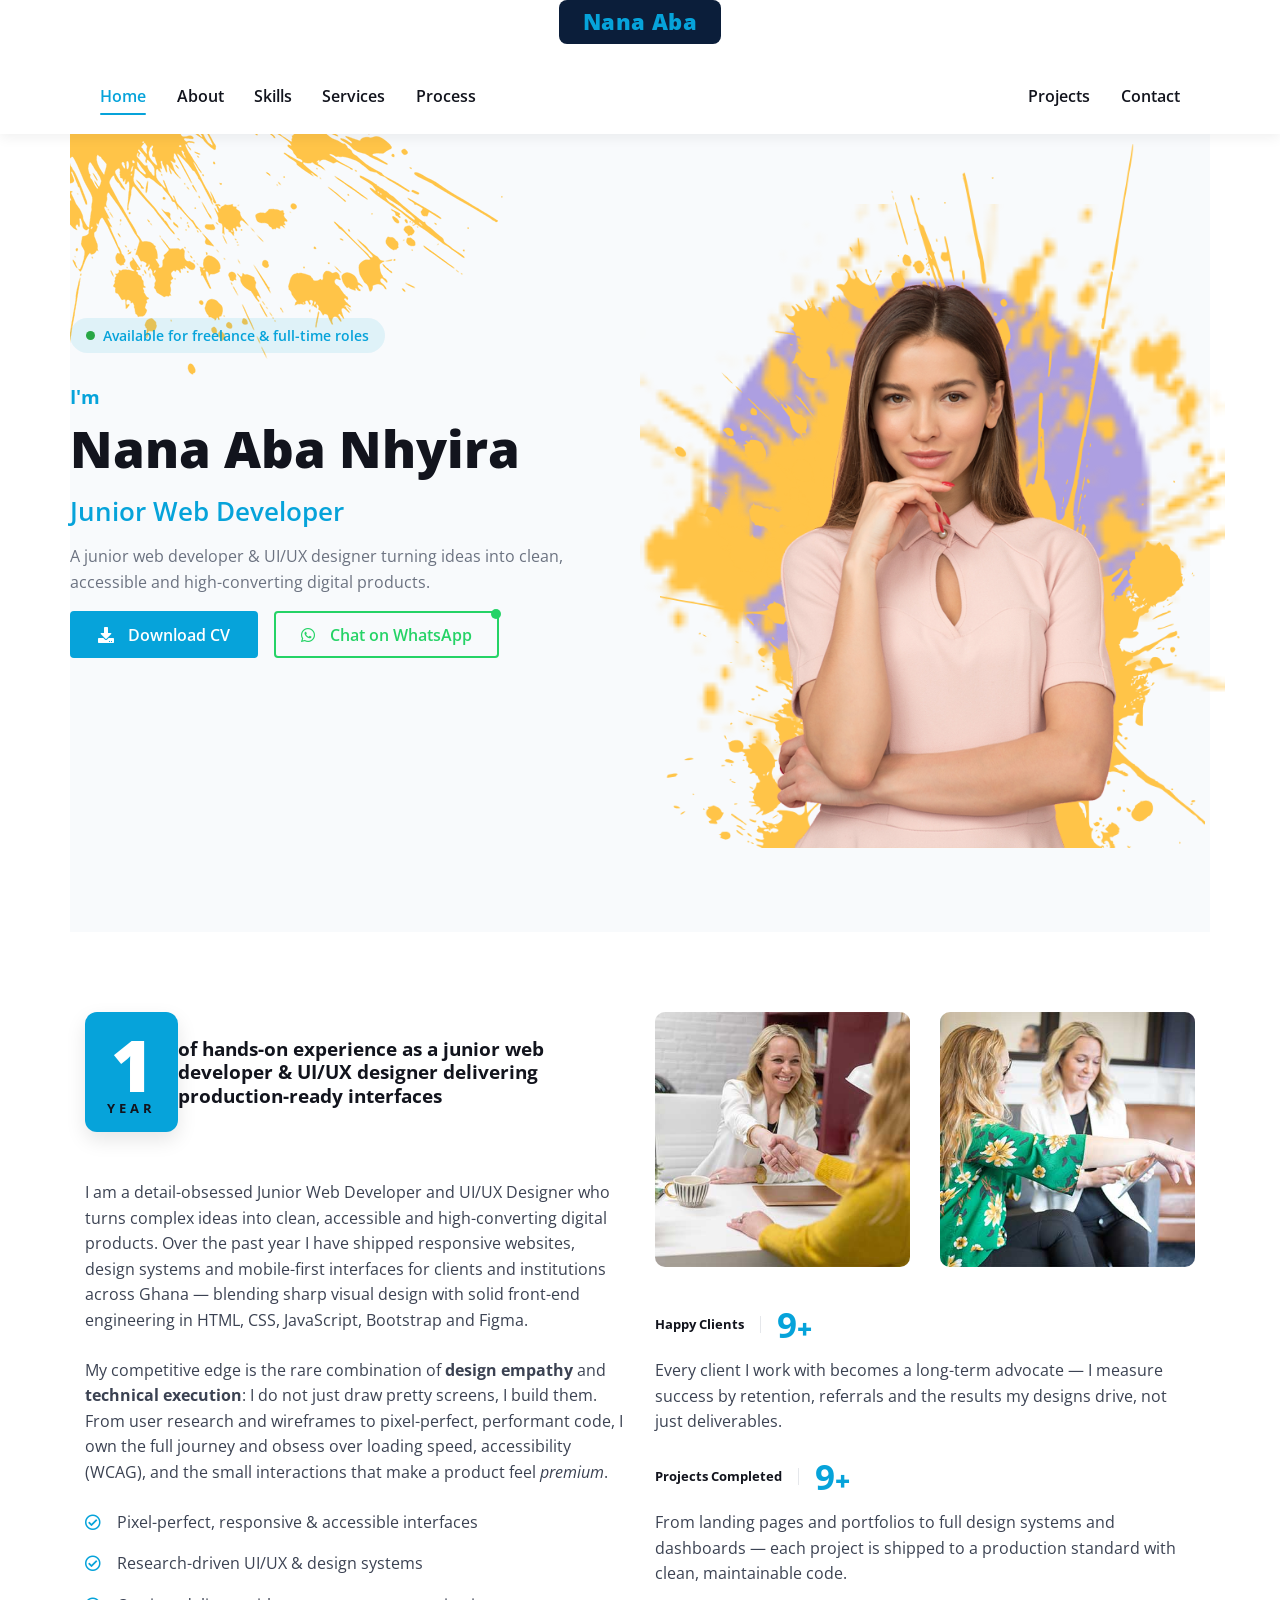
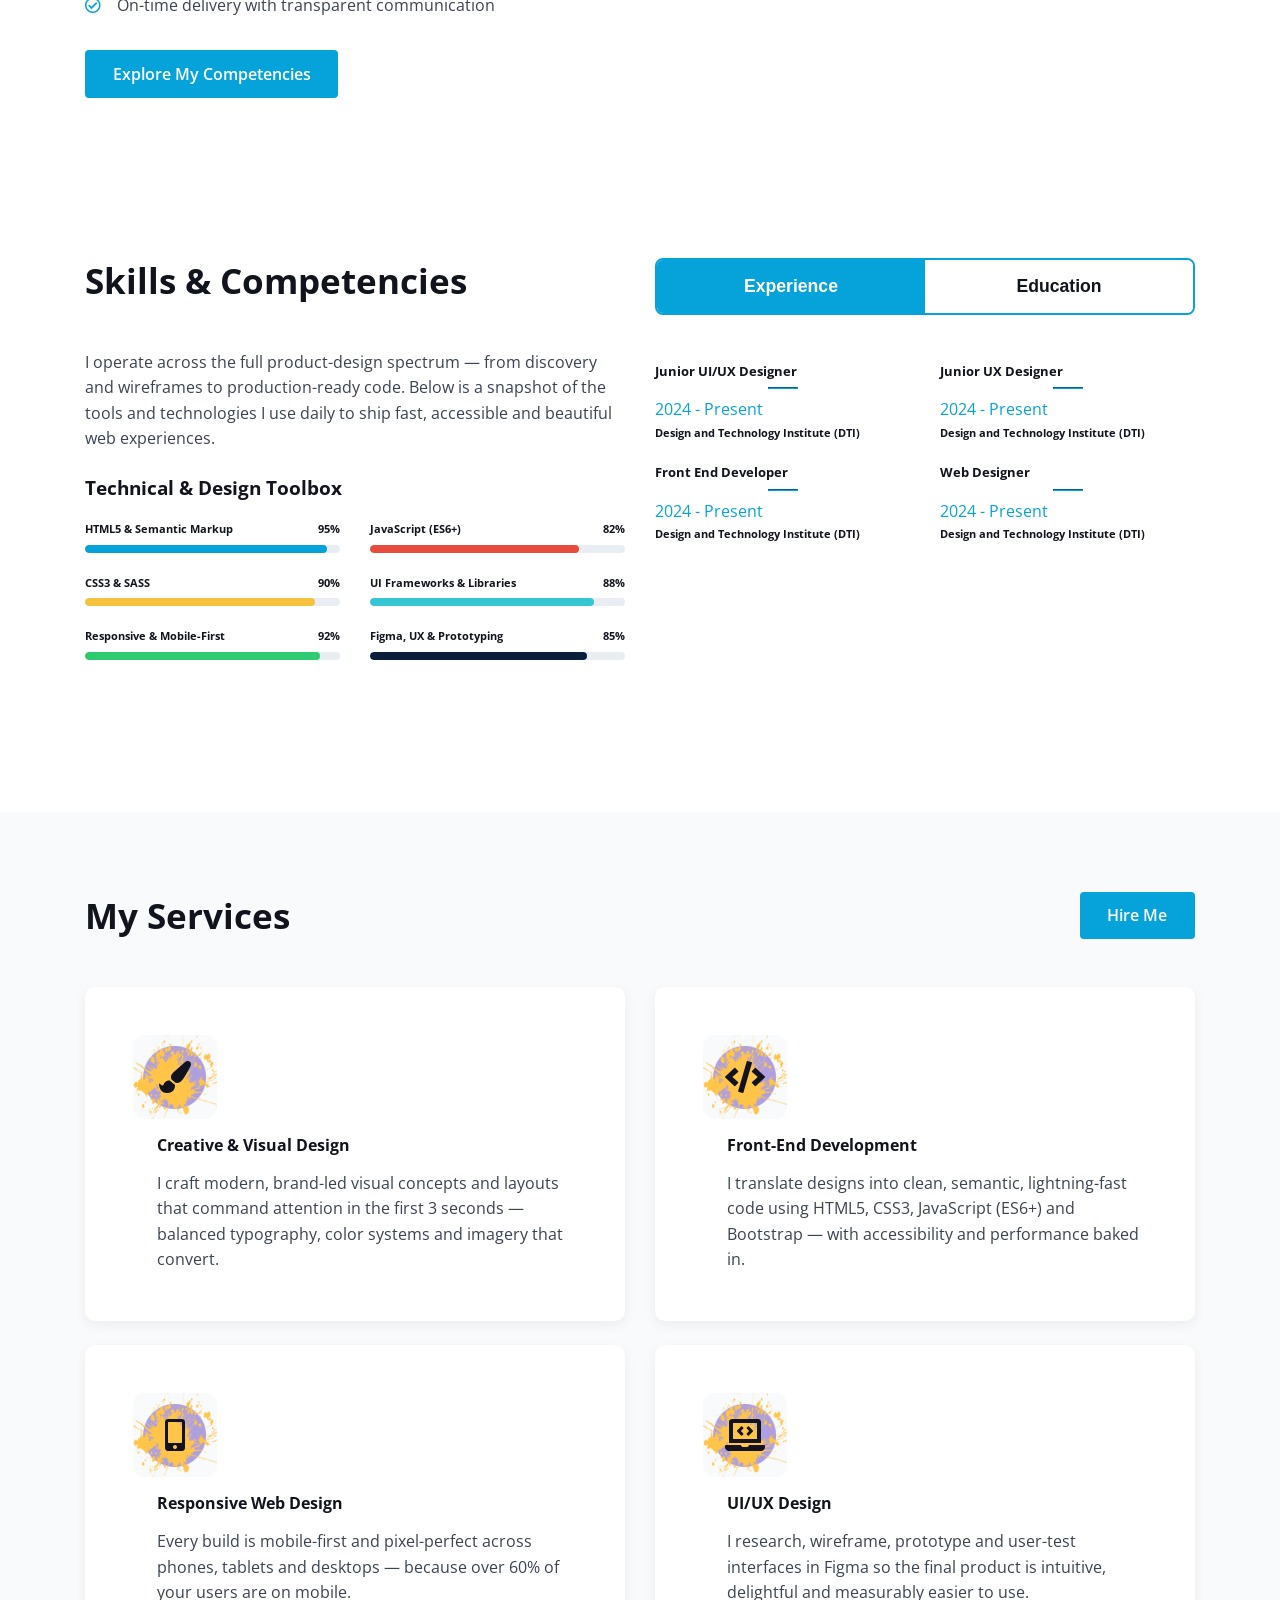
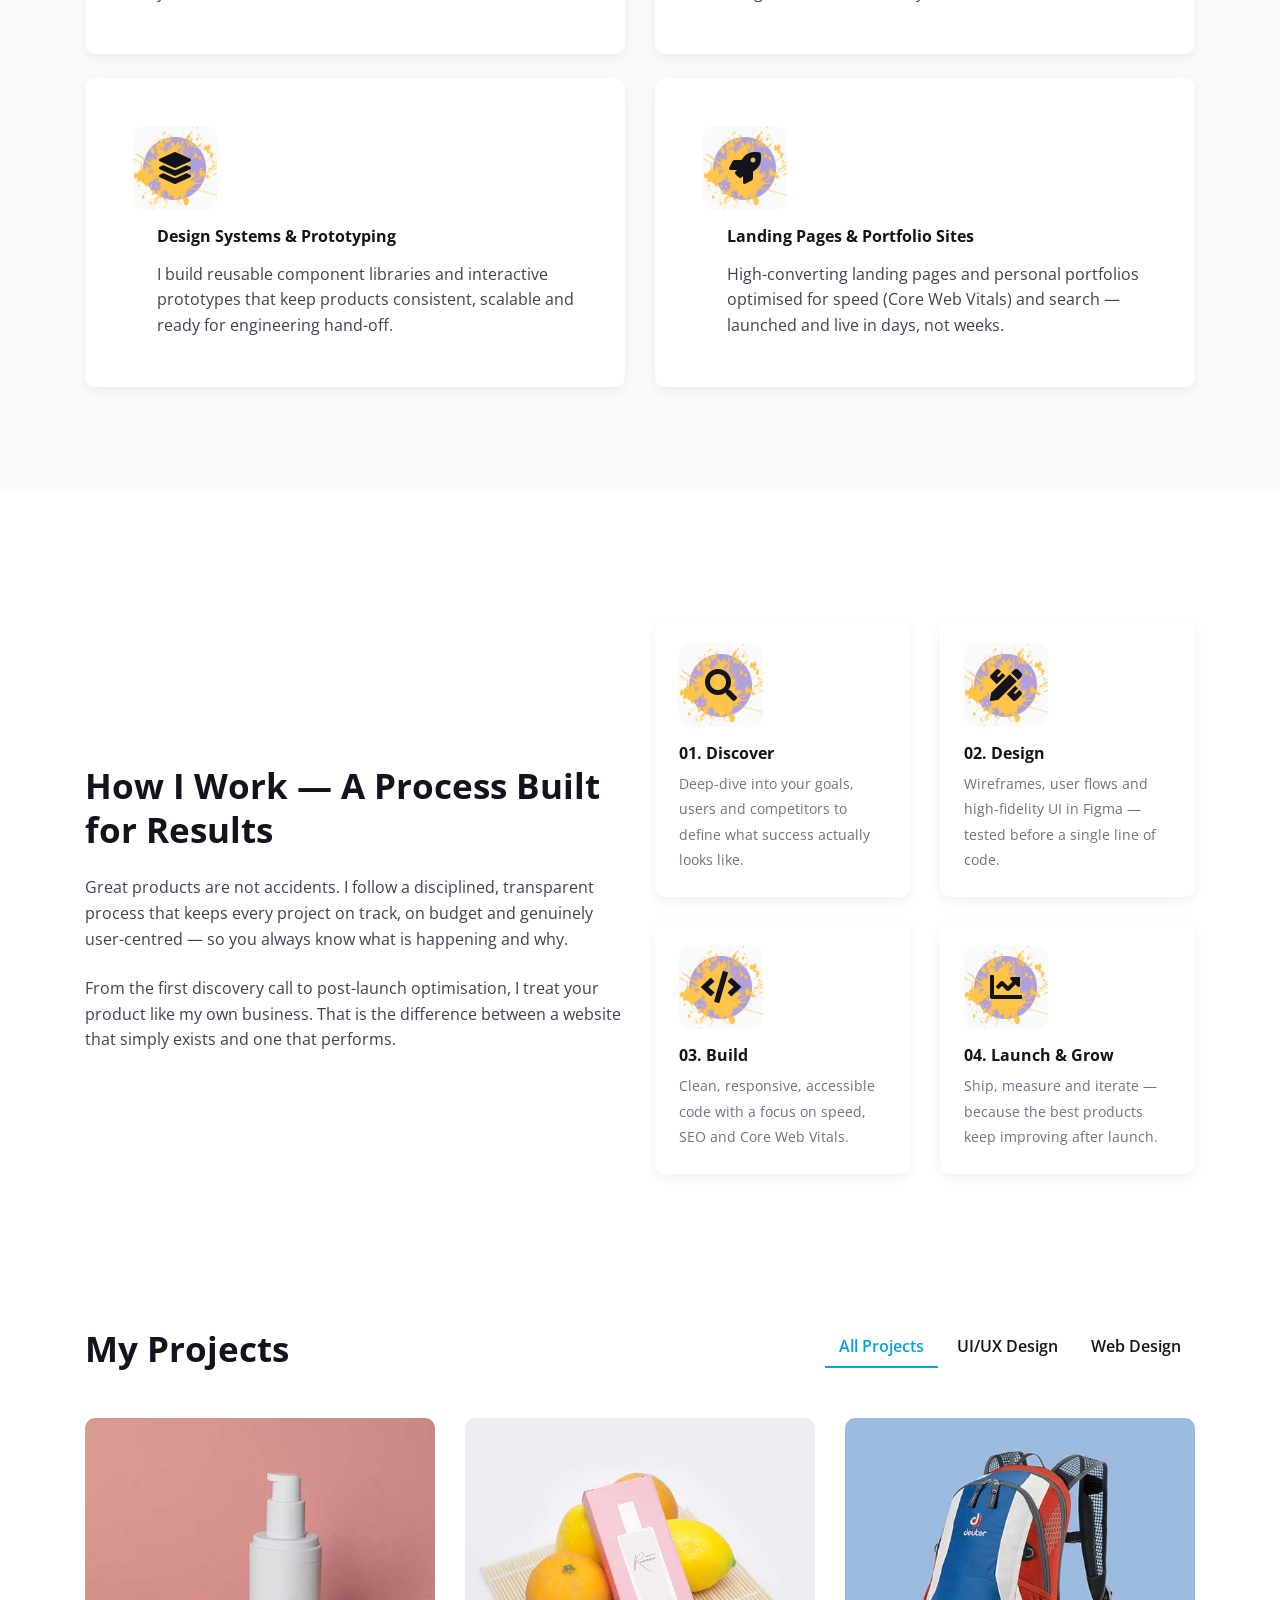
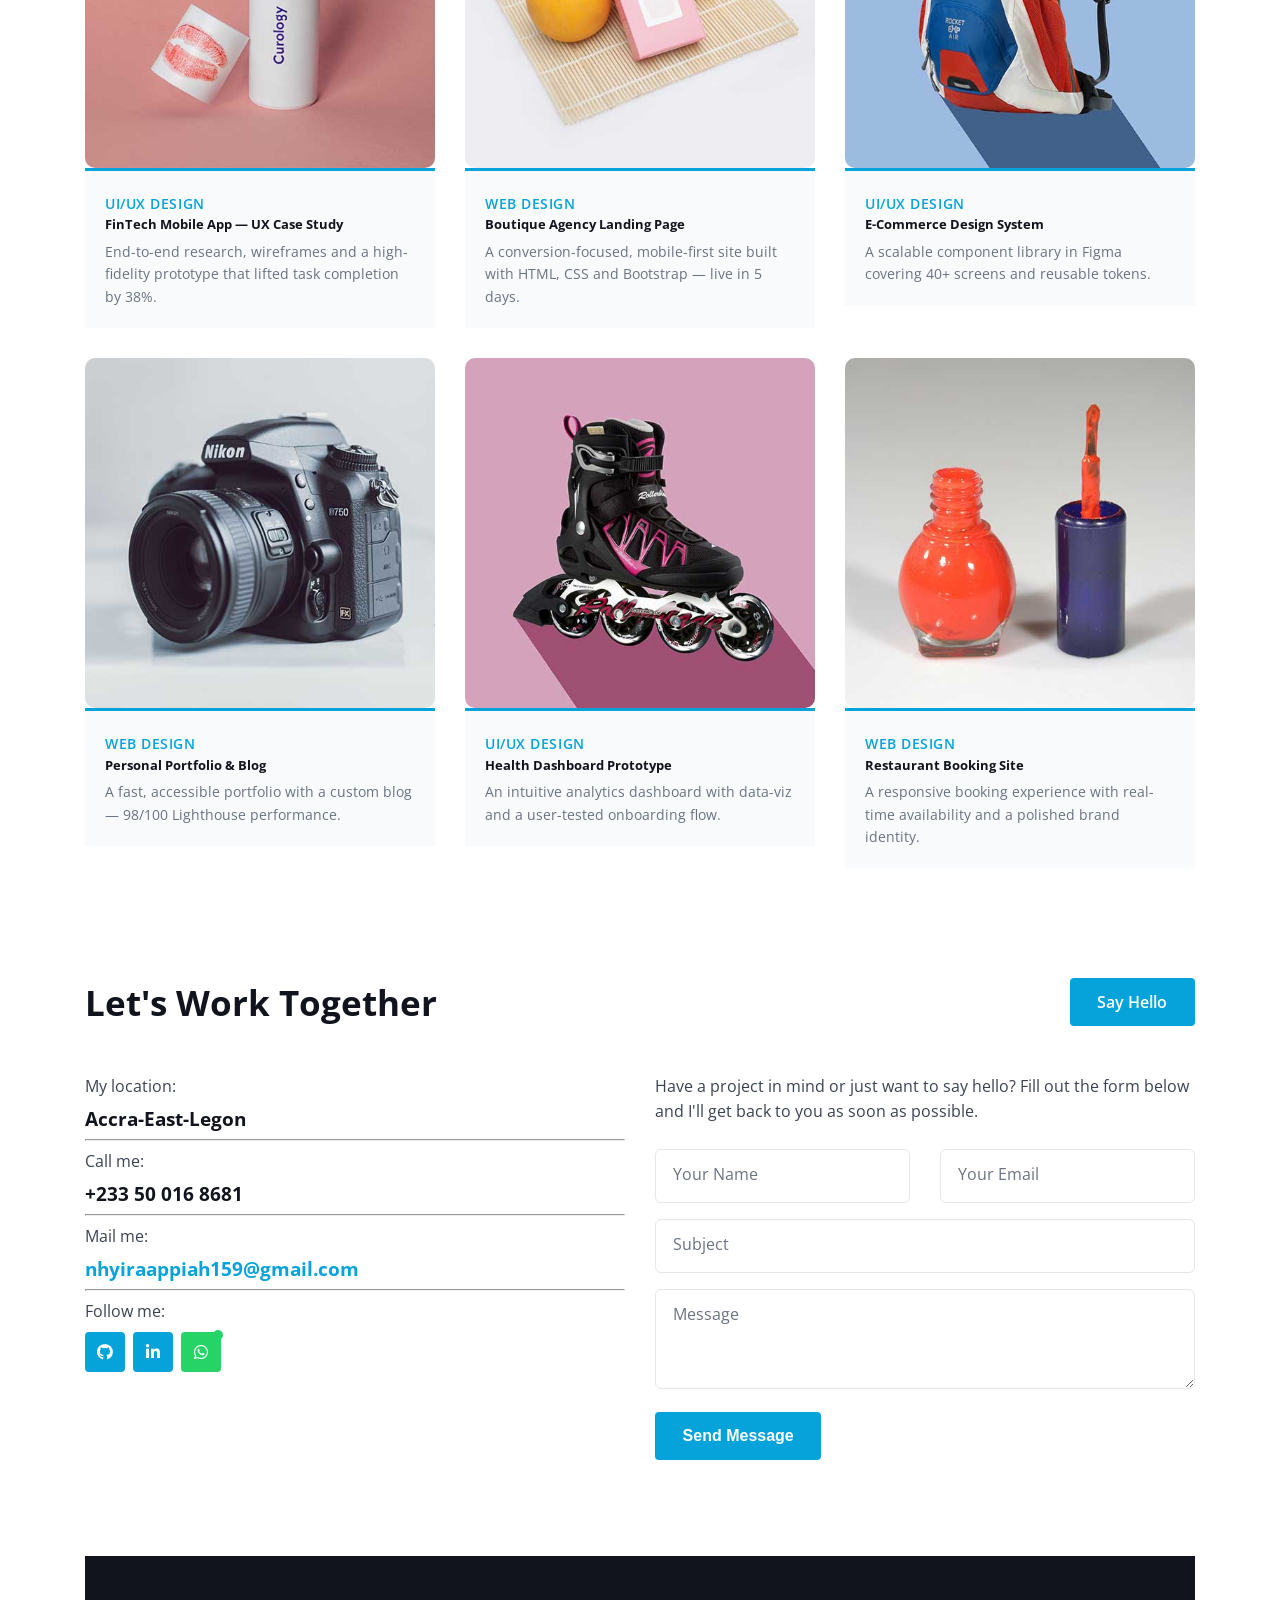
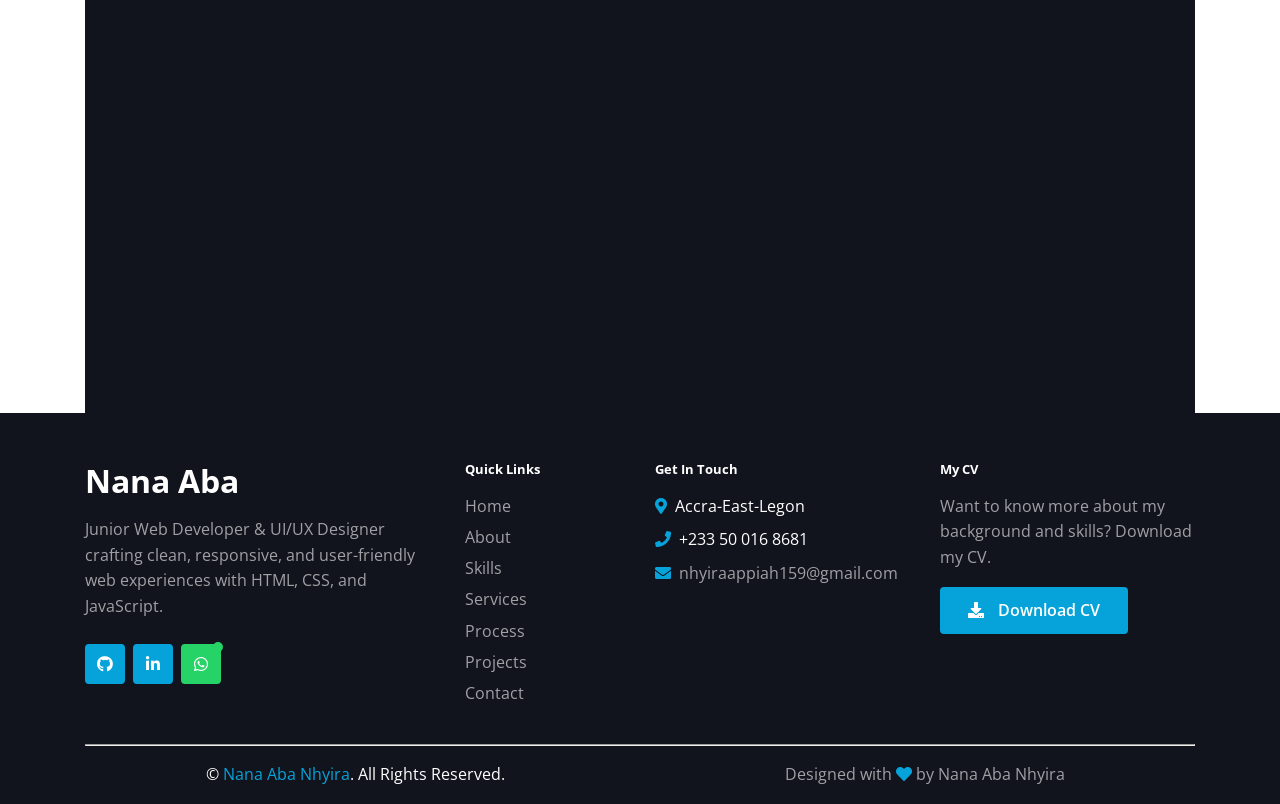
==== commit 1021579c: "update" ====
--- a/index.html
+++ b/index.html
@@ -64,7 +64,7 @@
                 <div class="typed-text d-none">Junior Web Developer, UI Designer, UX Designer, Front End Developer</div>
                 <p class="mt-3 text-muted">A junior web developer &amp; UI/UX designer turning ideas into clean, accessible and high-converting digital products.</p>
                 <div class="d-flex align-items-center pt-3 flex-wrap">
-                    <a href="cv.html" class="btn btn-primary me-3 mb-3" target="_blank"><i class="fa fa-download me-2"></i>Download CV</a>
+                    <a href="cv.pdf" class="btn btn-primary me-3 mb-3" target="_blank"><i class="fa fa-download me-2"></i>Download CV</a>
                     <a href="https://wa.me/233500168681?text=Hello%20Nana%20Aba!" target="_blank" class="btn btn-outline-success mb-3 whatsapp-pulse"><i class="fab fa-whatsapp me-2"></i>Chat on WhatsApp</a>
                 </div>
             </div>
@@ -436,8 +436,8 @@
                 <hr class="w-100">
                 <p class="mb-2">Follow me:</p>
                 <div class="d-flex pt-2 social">
-                    <a class="btn btn-square btn-primary me-2" href="https://github.com/" target="_blank" title="GitHub"><i class="fab fa-github"></i></a>
-                    <a class="btn btn-square btn-primary me-2" href="https://linkedin.com/" target="_blank" title="LinkedIn"><i class="fab fa-linkedin-in"></i></a>
+                    <a class="btn btn-square btn-primary me-2" href="https://github.com/nhyiraappiah159-oss" target="_blank" title="GitHub"><i class="fab fa-github"></i></a>
+                    <a class="btn btn-square btn-primary me-2" href="https://www.linkedin.com/in/nana-aba-nhyira-appiah-1412083ab/" target="_blank" title="LinkedIn"><i class="fab fa-linkedin-in"></i></a>
                     <a class="btn btn-square btn-success me-2 whatsapp-pulse" href="https://wa.me/233500168681?text=Hello%20Nana%20Aba!" target="_blank" title="WhatsApp"><i class="fab fa-whatsapp"></i></a>
                 </div>
             </div>
@@ -494,8 +494,8 @@
                     <h1 class="cv-name fw-bold mb-3">Nana Aba</h1>
                     <p class="text-white-50 mb-4">Junior Web Developer &amp; UI/UX Designer crafting clean, responsive, and user-friendly web experiences with HTML, CSS, and JavaScript.</p>
                     <div class="d-flex pt-2 social">
-                        <a class="btn btn-square btn-primary me-2" href="https://github.com/" target="_blank" title="GitHub"><i class="fab fa-github"></i></a>
-                        <a class="btn btn-square btn-primary me-2" href="https://linkedin.com/" target="_blank" title="LinkedIn"><i class="fab fa-linkedin-in"></i></a>
+                        <a class="btn btn-square btn-primary me-2" href="https://github.com/nhyiraappiah159-oss" target="_blank" title="GitHub"><i class="fab fa-github"></i></a>
+                        <a class="btn btn-square btn-primary me-2" href="https://www.linkedin.com/in/nana-aba-nhyira-appiah-1412083ab/" target="_blank" title="LinkedIn"><i class="fab fa-linkedin-in"></i></a>
                         <a class="btn btn-square btn-success me-2 whatsapp-pulse" href="https://wa.me/233500168681?text=Hello%20Nana%20Aba!" target="_blank" title="WhatsApp"><i class="fab fa-whatsapp"></i></a>
                     </div>
                 </div>
@@ -518,7 +518,7 @@
                 <div class="col-lg-3 col-md-6 mb-4">
                     <h5 class="text-light mb-3">My CV</h5>
                     <p class="text-white-50 mb-3">Want to know more about my background and skills? Download my CV.</p>
-                    <a class="btn btn-primary" href="cv.html" target="_blank"><i class="fa fa-download me-2"></i>Download CV</a>
+                    <a class="btn btn-primary" href="cv.pdf" target="_blank"><i class="fa fa-download me-2"></i>Download CV</a>
                 </div>
             </div>
             <hr class="text-secondary mt-4 mb-0">
--- a/css/style.css
+++ b/css/style.css
@@ -182,22 +182,42 @@
 .navbar {
     position: fixed; top: 0; left: 0; right: 0; z-index: 1000;
     background: #fff; box-shadow: var(--shadow-sm);
-    transition: top .4s, transform .4s;
-}
-.nav-inner { display: flex; align-items: center; justify-content: space-between; position: relative; min-height: var(--header-h); }
+}
+.nav-inner {
+    display: grid;
+    grid-template-columns: 1fr auto 1fr;
+    align-items: center;
+    gap: 1rem;
+    min-height: var(--header-h);
+    position: relative;
+}
+/* Brand centred in the middle column; menu spans the full width beneath it */
 .brand {
-    position: absolute; left: 50%; transform: translateX(-50%);
+    grid-column: 2;
+    justify-self: center;
+    z-index: 2;
     background: var(--secondary); color: var(--primary) !important;
-    font-weight: 800; font-size: 1.4rem; padding: .75rem 1.4rem; border-radius: 6px;
-    letter-spacing: .02em;
-}
-.nav-collapse { width: 100%; display: flex; align-items: center; justify-content: space-between; }
+    font-weight: 800; font-size: 1.35rem; padding: .7rem 1.5rem; border-radius: 8px;
+    letter-spacing: .02em; white-space: nowrap; line-height: 1;
+    transition: transform .25s;
+}
+.brand:hover { transform: translateY(-2px); }
+.nav-collapse {
+    grid-column: 1 / -1;
+    display: flex; align-items: center; justify-content: space-between;
+}
 .nav-group { display: flex; align-items: center; }
 .nav-group a {
-    padding: 1.25rem 1rem; color: var(--dark); font-weight: 600; font-size: 1.05rem;
-    position: relative; transition: color .25s;
+    padding: 1.5rem .95rem; color: var(--dark); font-weight: 600; font-size: 1rem;
+    position: relative; transition: color .25s; white-space: nowrap;
+}
+.nav-group a::after {
+    content: ""; position: absolute; left: .95rem; right: .95rem; bottom: 1.15rem;
+    height: 2px; background: var(--primary); border-radius: 2px;
+    transform: scaleX(0); transform-origin: center; transition: transform .25s;
 }
 .nav-group a:hover, .nav-group a.active { color: var(--primary); }
+.nav-group a:hover::after, .nav-group a.active::after { transform: scaleX(1); }
 .nav-toggle {
     display: none; flex-direction: column; gap: 5px; background: none; border: 0;
     cursor: pointer; padding: 8px;
@@ -205,16 +225,18 @@
 .nav-toggle span { width: 26px; height: 3px; background: var(--dark); border-radius: 2px; transition: .3s; }
 
 @media (max-width: 991px) {
-    .nav-toggle { display: flex; order: 1; }
-    .brand { position: static; transform: none; order: 2; margin-left: auto; font-size: 1.2rem; }
+    .nav-inner { display: flex; justify-content: space-between; }
+    .brand { grid-column: auto; font-size: 1.2rem; }
+    .nav-toggle { display: flex; }
     .nav-collapse {
         display: none; flex-direction: column; align-items: stretch;
         position: absolute; top: 100%; left: 0; right: 0; background: #fff;
-        box-shadow: var(--shadow); padding: 10px 0;
+        box-shadow: var(--shadow); padding: 8px 0;
     }
     .nav-collapse.open { display: flex; }
     .nav-group { flex-direction: column; align-items: stretch; width: 100%; }
-    .nav-group a { padding: .75rem 1.25rem; }
+    .nav-group a { padding: .85rem 1.25rem; }
+    .nav-group a::after { display: none; }
 }
 
 /* ===== Hero / Header ===== */
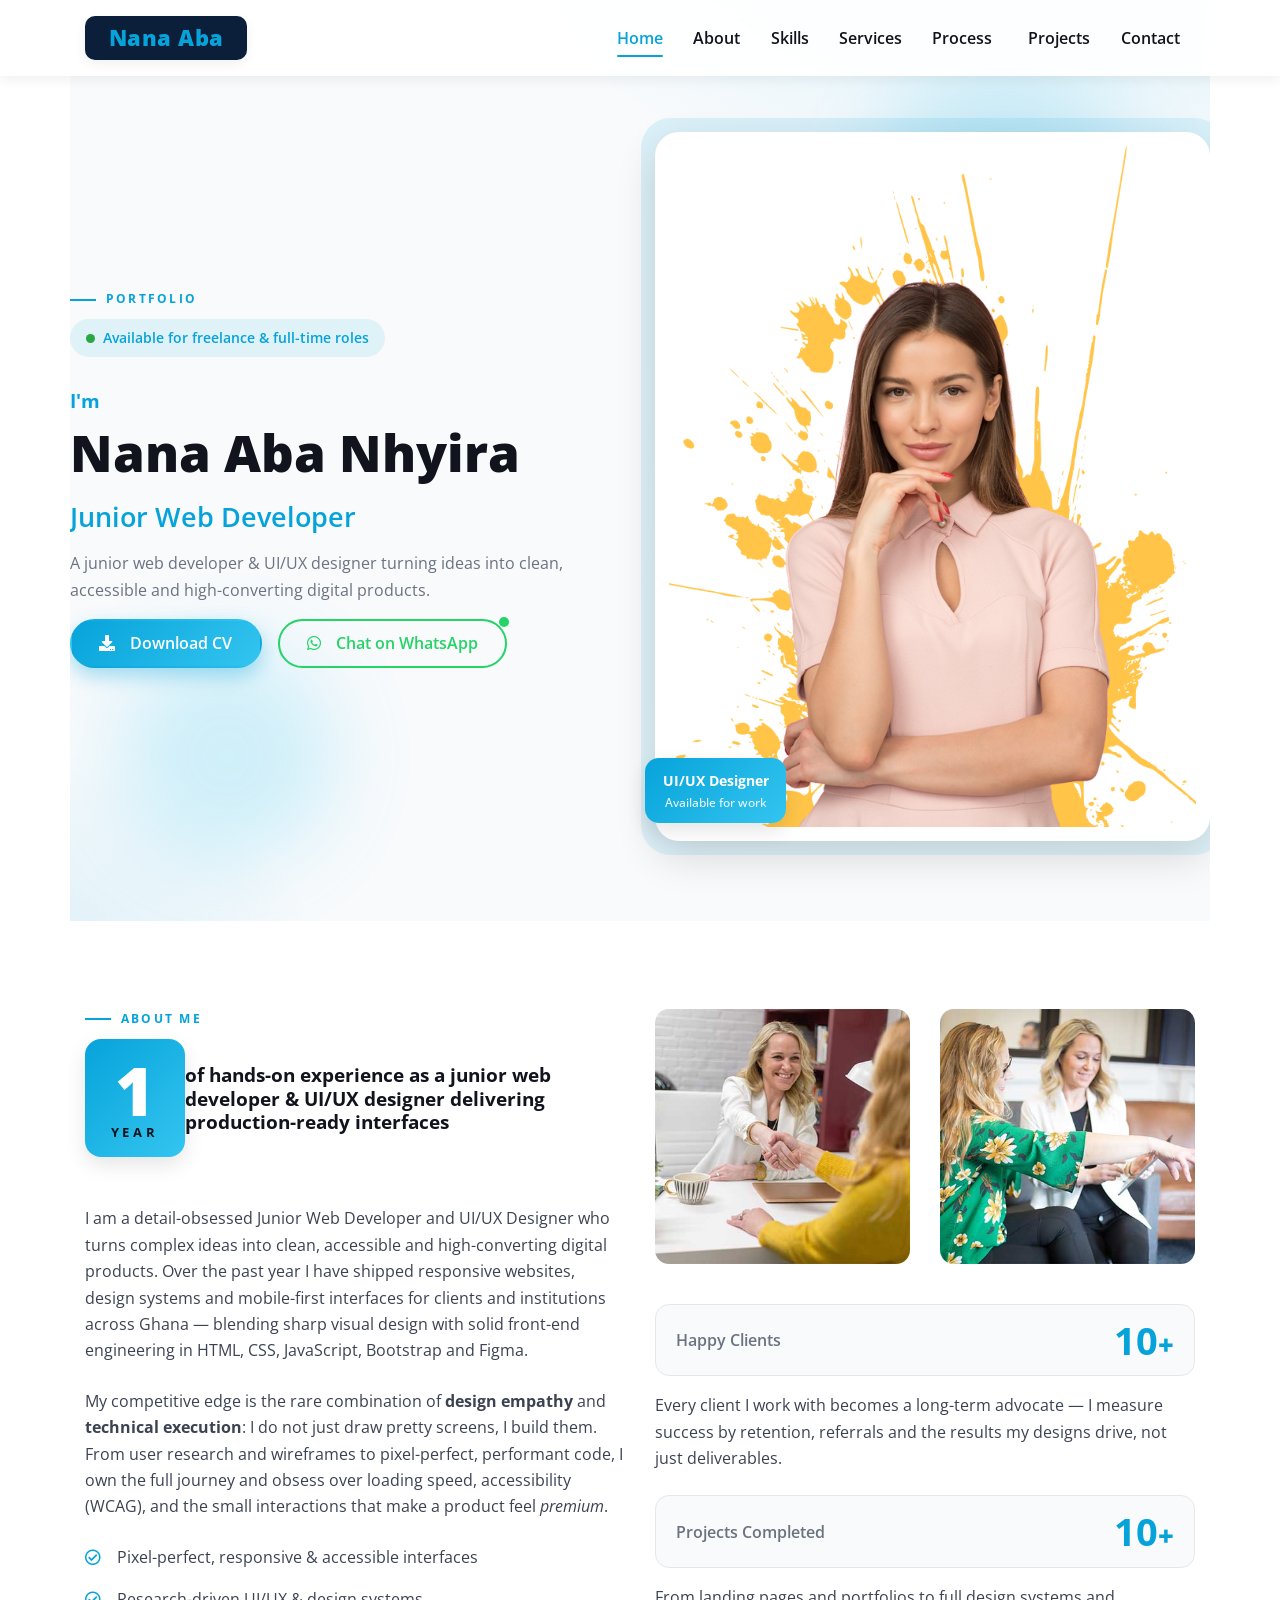
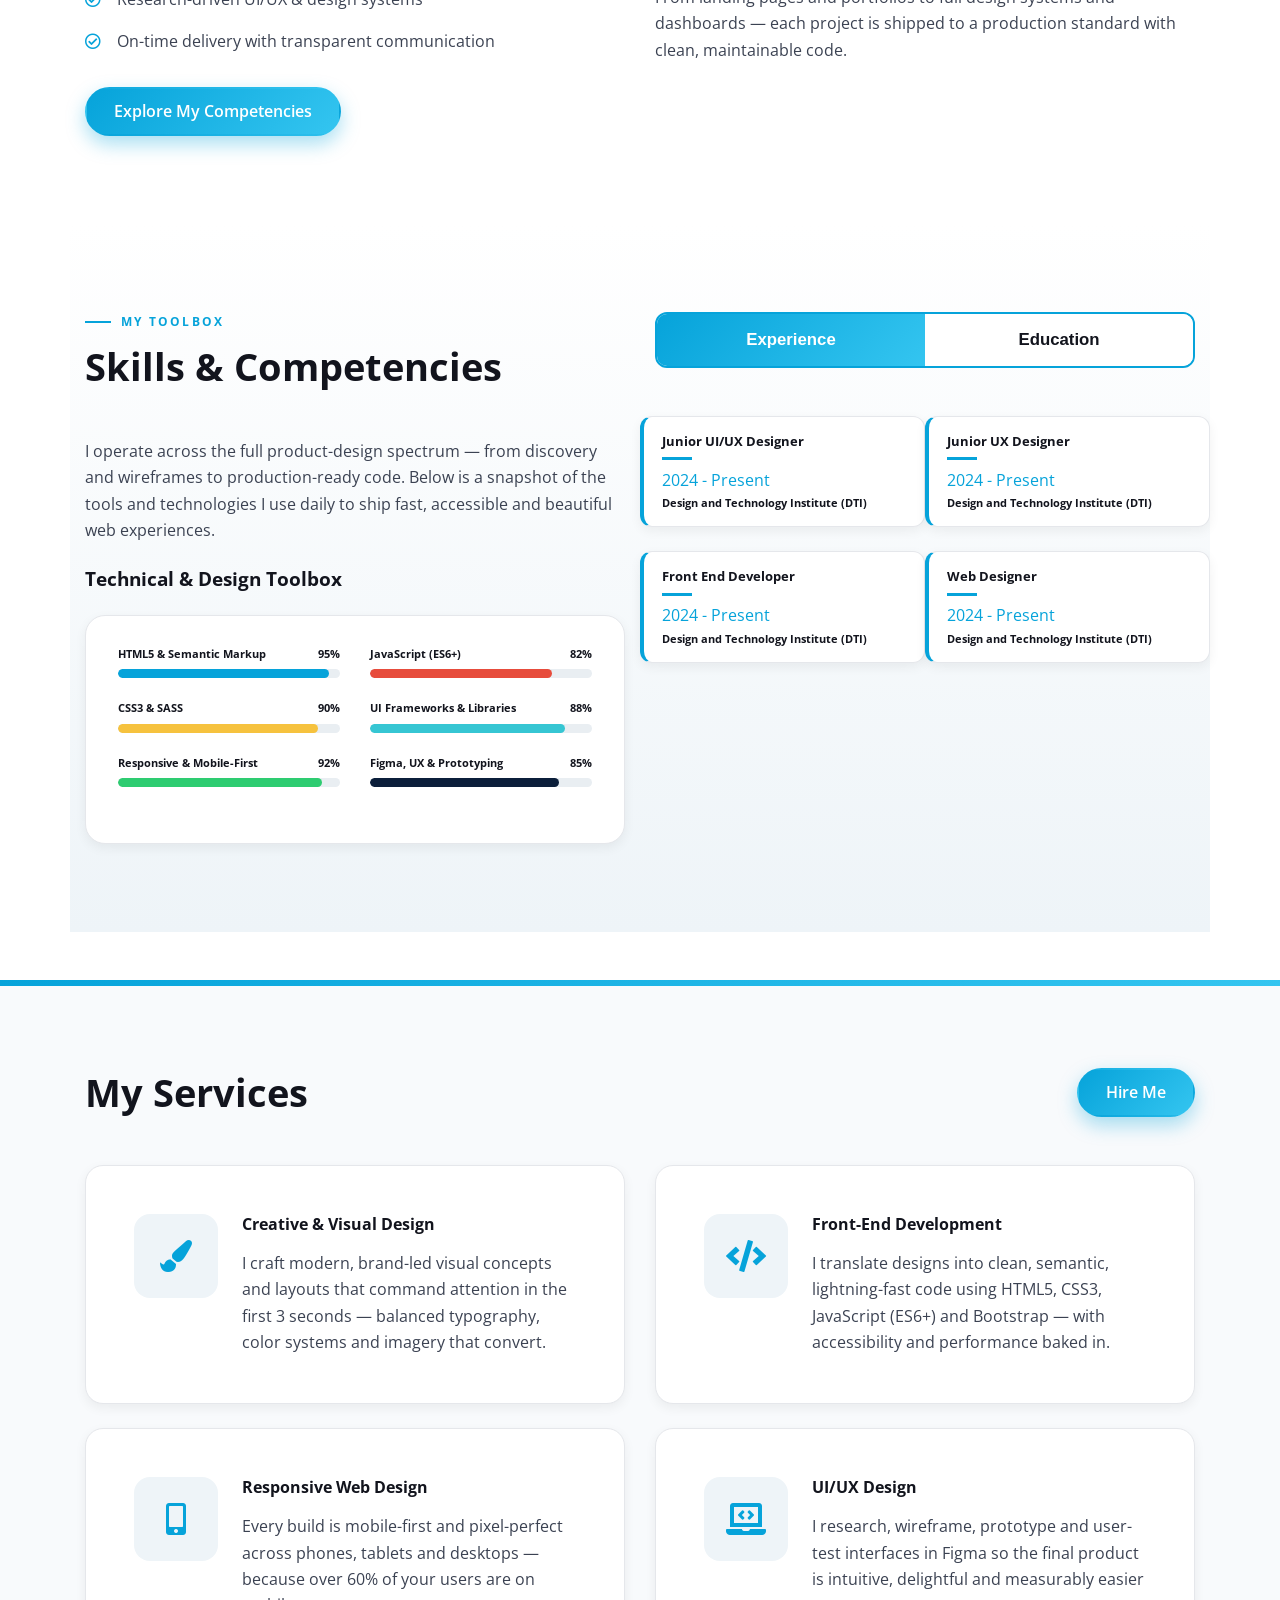
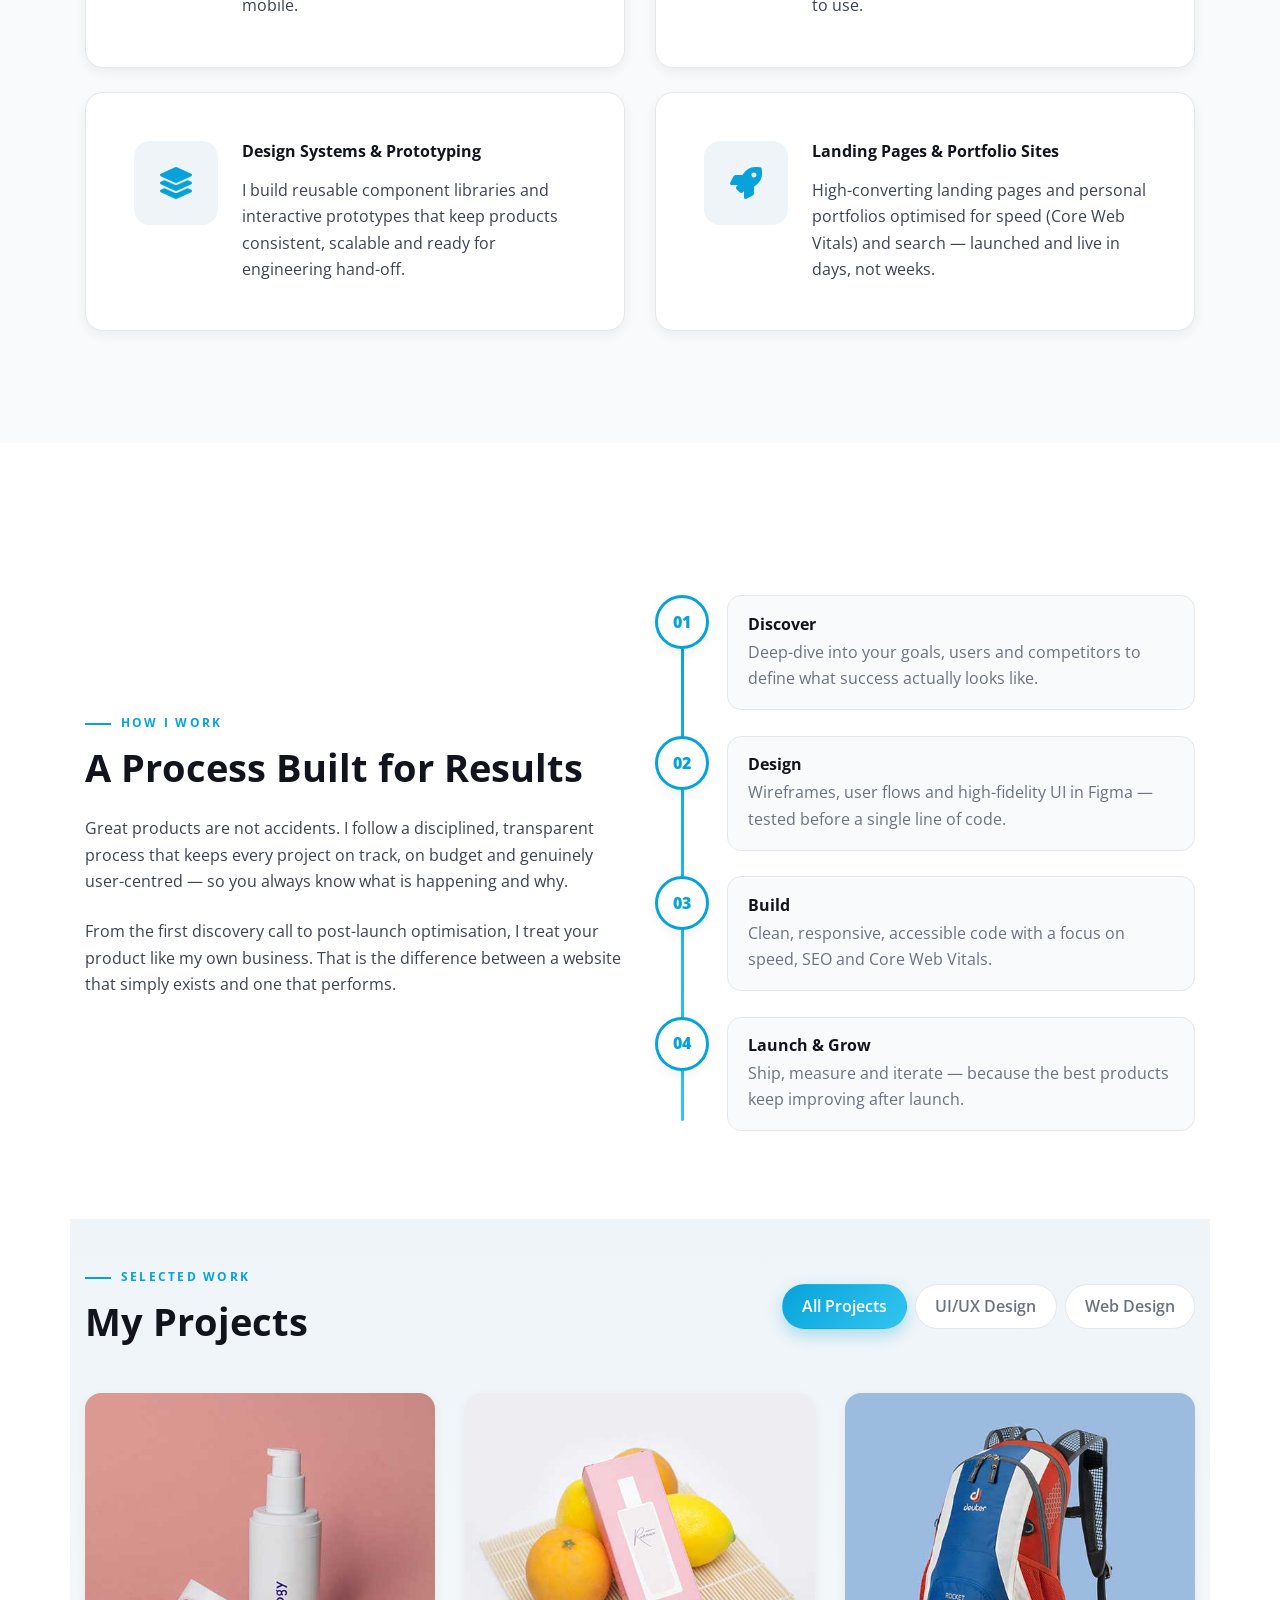
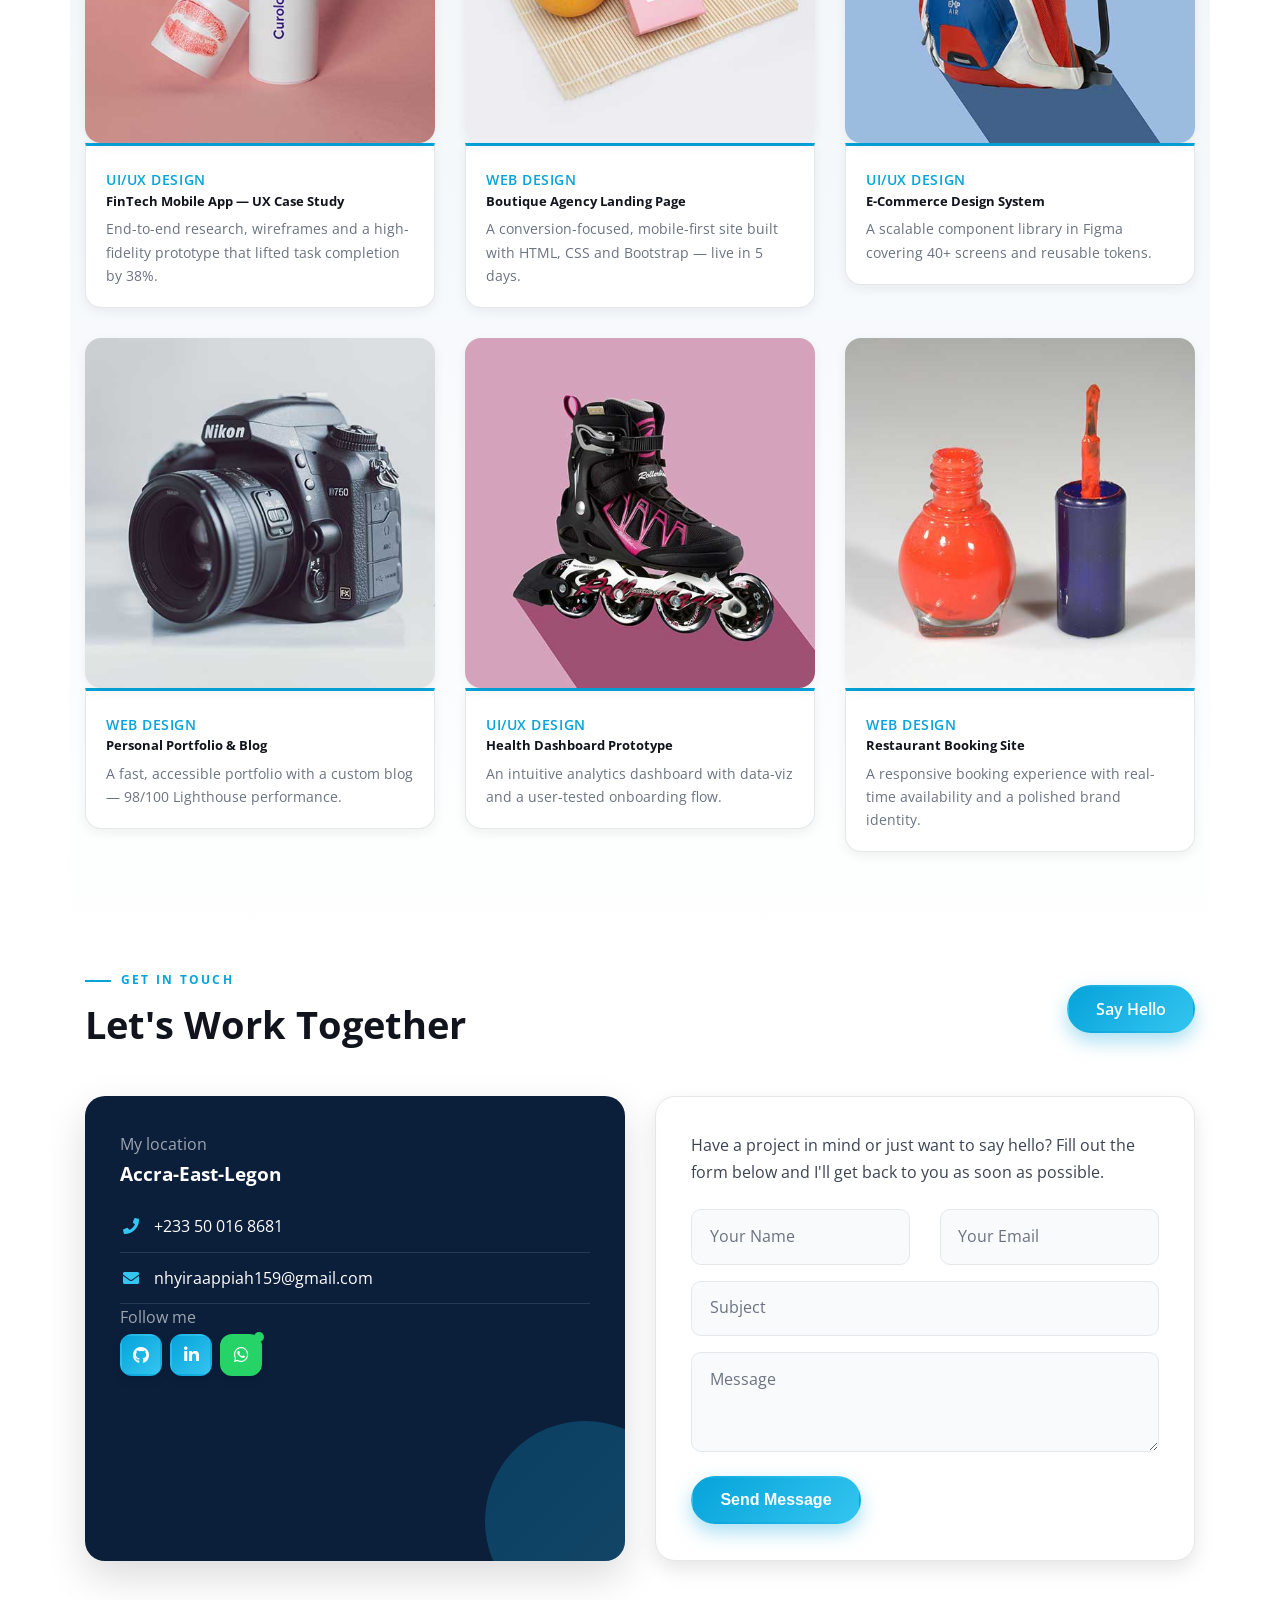
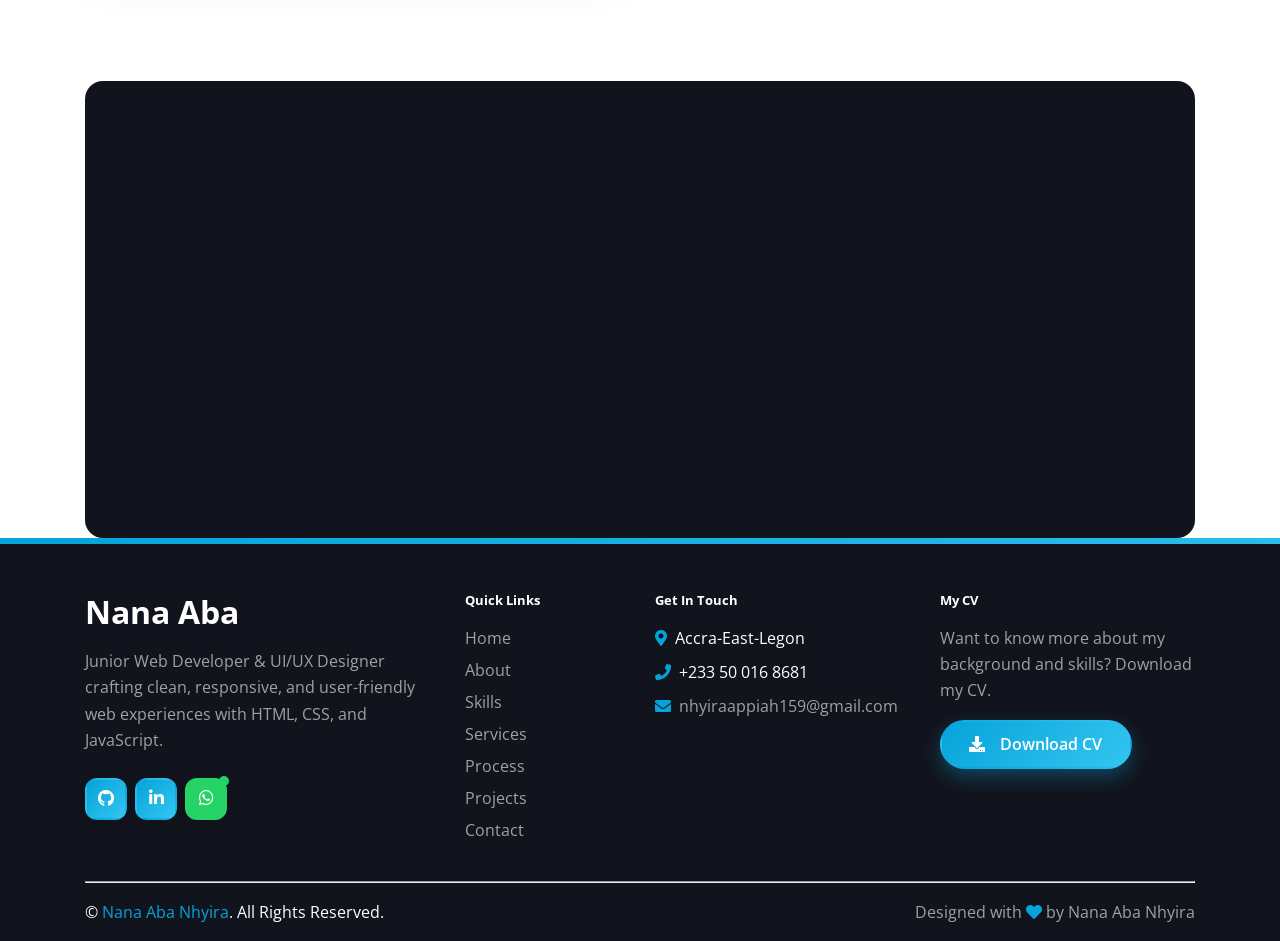
==== commit 6e9b6a1f: "vannila" ====
--- a/index.html
+++ b/index.html
@@ -55,8 +55,11 @@
 
     <!-- Hero -->
     <section class="container" id="home">
+        <div class="blob b1"></div>
+        <div class="blob b2"></div>
         <div class="row align-items-center" style="min-height:70vh">
             <div class="col-lg-6">
+                <span class="eyebrow">Portfolio</span>
                 <span class="availability-badge mb-3 d-inline-flex"><span class="dot"></span>Available for freelance &amp; full-time roles</span>
                 <h3 class="text-primary mb-2 mt-3">I'm</h3>
                 <h1 class="display-3 mb-3">Nana Aba Nhyira</h1>
@@ -68,8 +71,13 @@
                     <a href="https://wa.me/233500168681?text=Hello%20Nana%20Aba!" target="_blank" class="btn btn-outline-success mb-3 whatsapp-pulse"><i class="fab fa-whatsapp me-2"></i>Chat on WhatsApp</a>
                 </div>
             </div>
-            <div class="col-lg-6 text-center hero-img">
-                <img class="img-fluid rounded" src="img/profile.png" alt="Nana Aba Nhyira">
+            <div class="col-lg-6 text-center">
+                <div class="hero-card">
+                    <div class="hero-img">
+                        <img class="img-fluid rounded" src="img/profile.png" alt="Nana Aba Nhyira">
+                    </div>
+                    <div class="hero-badge">UI/UX Designer<small>Available for work</small></div>
+                </div>
             </div>
         </div>
     </section>
@@ -78,6 +86,7 @@
     <section class="container py-6" id="about">
         <div class="row">
             <div class="col-lg-6">
+                <span class="eyebrow">About Me</span>
                 <div class="d-flex align-items-center mb-5">
                     <div class="years flex-shrink-0 text-center me-4">
                         <h1 class="display-1 mb-0">1</h1>
@@ -97,16 +106,16 @@
                     <div class="col-sm-6 mb-3"><img class="img-fluid rounded" src="img/about-1.jpg" alt=""></div>
                     <div class="col-sm-6 mb-3"><img class="img-fluid rounded" src="img/about-2.jpg" alt=""></div>
                 </div>
-                <div class="d-flex align-items-center mb-3">
-                    <h5 class="border-end pe-3 me-3 mb-0">Happy Clients</h5>
-                    <a class="stat-link text-primary" href="https://wa.me/233500168681?text=Hello%20Nana%20Aba!" target="_blank" title="Say hello on WhatsApp">
+                <div class="stat-card mb-3">
+                    <h5 class="mb-0">Happy Clients</h5>
+                    <a class="stat-link text-primary ms-auto" href="https://wa.me/233500168681?text=Hello%20Nana%20Aba!" target="_blank" title="Say hello on WhatsApp">
                         <span class="counter display-5 fw-bold" data-target="10">0</span><span class="plus">+</span>
                     </a>
                 </div>
                 <p class="mb-4">Every client I work with becomes a long-term advocate &mdash; I measure success by retention, referrals and the results my designs drive, not just deliverables.</p>
-                <div class="d-flex align-items-center mb-3">
-                    <h5 class="border-end pe-3 me-3 mb-0">Projects Completed</h5>
-                    <a class="stat-link text-primary" href="https://wa.me/233500168681?text=Hello%20Nana%20Aba!" target="_blank" title="Say hello on WhatsApp">
+                <div class="stat-card mb-3">
+                    <h5 class="mb-0">Projects Completed</h5>
+                    <a class="stat-link text-primary ms-auto" href="https://wa.me/233500168681?text=Hello%20Nana%20Aba!" target="_blank" title="Say hello on WhatsApp">
                         <span class="counter display-5 fw-bold" data-target="10">0</span><span class="plus">+</span>
                     </a>
                 </div>
@@ -119,9 +128,11 @@
     <section class="container py-6" id="skill">
         <div class="row">
             <div class="col-lg-6">
+                <span class="eyebrow">My Toolbox</span>
                 <h1 class="display-5 mb-5">Skills &amp; Competencies</h1>
                 <p class="mb-4">I operate across the full product-design spectrum &mdash; from discovery and wireframes to production-ready code. Below is a snapshot of the tools and technologies I use daily to ship fast, accessible and beautiful web experiences.</p>
                 <h3 class="mb-4">Technical &amp; Design Toolbox</h3>
+                <div class="skill-panel">
                 <div class="row">
                     <div class="col-md-6">
                         <div class="skill mb-4">
@@ -152,6 +163,7 @@
                         </div>
                     </div>
                 </div>
+                </div>
             </div>
             <div class="col-lg-6">
                 <div class="tabs-nav mb-5">
@@ -161,25 +173,25 @@
                 <div class="tab-content">
                     <div class="tab-pane active" id="tab-1">
                         <div class="row">
-                            <div class="col-sm-6 mb-4">
+                            <div class="col-sm-6 mb-4 exp-card">
                                 <h5>Junior UI/UX Designer</h5>
                                 <hr class="text-primary my-2" style="width:30px;border-color:var(--primary)">
                                 <p class="text-primary mb-1">2024 - Present</p>
                                 <h6 class="mb-0">Design and Technology Institute (DTI)</h6>
                             </div>
-                            <div class="col-sm-6 mb-4">
+                            <div class="col-sm-6 mb-4 exp-card">
                                 <h5>Junior UX Designer</h5>
                                 <hr class="text-primary my-2" style="width:30px;border-color:var(--primary)">
                                 <p class="text-primary mb-1">2024 - Present</p>
                                 <h6 class="mb-0">Design and Technology Institute (DTI)</h6>
                             </div>
-                            <div class="col-sm-6 mb-4">
+                            <div class="col-sm-6 mb-4 exp-card">
                                 <h5>Front End Developer</h5>
                                 <hr class="text-primary my-2" style="width:30px;border-color:var(--primary)">
                                 <p class="text-primary mb-1">2024 - Present</p>
                                 <h6 class="mb-0">Design and Technology Institute (DTI)</h6>
                             </div>
-                            <div class="col-sm-6 mb-4">
+                            <div class="col-sm-6 mb-4 exp-card">
                                 <h5>Web Designer</h5>
                                 <hr class="text-primary my-2" style="width:30px;border-color:var(--primary)">
                                 <p class="text-primary mb-1">2024 - Present</p>
@@ -189,19 +201,19 @@
                     </div>
                     <div class="tab-pane" id="tab-2">
                         <div class="row">
-                            <div class="col-sm-6 mb-4">
+                            <div class="col-sm-6 mb-4 exp-card">
                                 <h5>UI/UX Design Course</h5>
                                 <hr class="text-primary my-2" style="width:30px;border-color:var(--primary)">
                                 <p class="text-primary mb-1">2025 - Present</p>
                                 <h6 class="mb-0">Design and Technology Institute (DTI)</h6>
                             </div>
-                            <div class="col-sm-6 mb-4">
+                            <div class="col-sm-6 mb-4 exp-card">
                                 <h5>Web Development</h5>
                                 <hr class="text-primary my-2" style="width:30px;border-color:var(--primary)">
                                 <p class="text-primary mb-1">2025 - Present</p>
                                 <h6 class="mb-0">Design and Technology Institute (DTI)</h6>
                             </div>
-                            <div class="col-sm-6 mb-4">
+                            <div class="col-sm-6 mb-4 exp-card">
                                 <h5>Front End Basics</h5>
                                 <hr class="text-primary my-2" style="width:30px;border-color:var(--primary)">
                                 <p class="text-primary mb-1">2025 - Present</p>
@@ -284,38 +296,39 @@
     <section class="container py-6" id="process">
         <div class="row align-items-center">
             <div class="col-lg-6">
-                <h1 class="display-5 mb-4">How I Work &mdash; A Process Built for Results</h1>
+                <span class="eyebrow">How I Work</span>
+                <h1 class="display-5 mb-4">A Process Built for Results</h1>
                 <p class="mb-4">Great products are not accidents. I follow a disciplined, transparent process that keeps every project on track, on budget and genuinely user-centred &mdash; so you always know what is happening and why.</p>
                 <p class="mb-0">From the first discovery call to post-launch optimisation, I treat your product like my own business. That is the difference between a website that simply exists and one that performs.</p>
             </div>
             <div class="col-lg-6">
-                <div class="row">
-                    <div class="col-sm-6 mb-4">
-                        <div class="process-item bg-white rounded p-4">
-                            <div class="bg-icon flex-shrink-0 mb-3"><i class="fa fa-search fa-2x"></i></div>
-                            <h4 class="mb-2">01. Discover</h4>
-                            <span class="small text-muted">Deep-dive into your goals, users and competitors to define what success actually looks like.</span>
-                        </div>
-                    </div>
-                    <div class="col-sm-6 mb-4">
-                        <div class="process-item bg-white rounded p-4">
-                            <div class="bg-icon flex-shrink-0 mb-3"><i class="fa fa-pencil-ruler fa-2x"></i></div>
-                            <h4 class="mb-2">02. Design</h4>
-                            <span class="small text-muted">Wireframes, user flows and high-fidelity UI in Figma &mdash; tested before a single line of code.</span>
-                        </div>
-                    </div>
-                    <div class="col-sm-6 mb-4">
-                        <div class="process-item bg-white rounded p-4">
-                            <div class="bg-icon flex-shrink-0 mb-3"><i class="fa fa-code fa-2x"></i></div>
-                            <h4 class="mb-2">03. Build</h4>
-                            <span class="small text-muted">Clean, responsive, accessible code with a focus on speed, SEO and Core Web Vitals.</span>
-                        </div>
-                    </div>
-                    <div class="col-sm-6 mb-4">
-                        <div class="process-item bg-white rounded p-4">
-                            <div class="bg-icon flex-shrink-0 mb-3"><i class="fa fa-chart-line fa-2x"></i></div>
-                            <h4 class="mb-2">04. Launch &amp; Grow</h4>
-                            <span class="small text-muted">Ship, measure and iterate &mdash; because the best products keep improving after launch.</span>
+                <div class="timeline">
+                    <div class="timeline-item">
+                        <div class="timeline-node">01</div>
+                        <div class="timeline-body">
+                            <h4>Discover</h4>
+                            <p class="mb-0 text-muted">Deep-dive into your goals, users and competitors to define what success actually looks like.</p>
+                        </div>
+                    </div>
+                    <div class="timeline-item">
+                        <div class="timeline-node">02</div>
+                        <div class="timeline-body">
+                            <h4>Design</h4>
+                            <p class="mb-0 text-muted">Wireframes, user flows and high-fidelity UI in Figma &mdash; tested before a single line of code.</p>
+                        </div>
+                    </div>
+                    <div class="timeline-item">
+                        <div class="timeline-node">03</div>
+                        <div class="timeline-body">
+                            <h4>Build</h4>
+                            <p class="mb-0 text-muted">Clean, responsive, accessible code with a focus on speed, SEO and Core Web Vitals.</p>
+                        </div>
+                    </div>
+                    <div class="timeline-item">
+                        <div class="timeline-node">04</div>
+                        <div class="timeline-body">
+                            <h4>Launch &amp; Grow</h4>
+                            <p class="mb-0 text-muted">Ship, measure and iterate &mdash; because the best products keep improving after launch.</p>
                         </div>
                     </div>
                 </div>
@@ -326,7 +339,7 @@
     <!-- Projects -->
     <section class="container py-6 pt-5" id="project">
         <div class="row mb-5 align-items-center">
-            <div class="col-lg-6"><h1 class="display-5 mb-0">My Projects</h1></div>
+            <div class="col-lg-6"><span class="eyebrow">Selected Work</span><h1 class="display-5 mb-0">My Projects</h1></div>
             <div class="col-lg-6 text-lg-end">
                 <ul class="filters" id="filters">
                     <li class="active" data-filter="*">All Projects</li>
@@ -420,68 +433,70 @@
     <!-- Contact -->
     <section class="container pb-5" id="contact">
         <div class="row mb-5 align-items-center">
-            <div class="col-lg-6"><h1 class="display-5 mb-0">Let's Work Together</h1></div>
+            <div class="col-lg-6"><span class="eyebrow">Get In Touch</span><h1 class="display-5 mb-0">Let's Work Together</h1></div>
             <div class="col-lg-6 text-lg-end"><a class="btn btn-primary" href="https://wa.me/233500168681?text=Hello%20Nana%20Aba!" target="_blank">Say Hello</a></div>
         </div>
         <div class="row">
-            <div class="col-lg-5 col-md-6">
-                <p class="mb-2">My location:</p>
-                <h3 class="fw-bold">Accra-East-Legon</h3>
-                <hr class="w-100">
-                <p class="mb-2">Call me:</p>
-                <h3 class="fw-bold">+233 50 016 8681</h3>
-                <hr class="w-100">
-                <p class="mb-2">Mail me:</p>
-                <h3 class="fw-bold"><a href="mailto:nhyiraappiah159@gmail.com" class="text-decoration-none">nhyiraappiah159@gmail.com</a></h3>
-                <hr class="w-100">
-                <p class="mb-2">Follow me:</p>
-                <div class="d-flex pt-2 social">
-                    <a class="btn btn-square btn-primary me-2" href="https://github.com/nhyiraappiah159-oss" target="_blank" title="GitHub"><i class="fab fa-github"></i></a>
-                    <a class="btn btn-square btn-primary me-2" href="https://www.linkedin.com/in/nana-aba-nhyira-appiah-1412083ab/" target="_blank" title="LinkedIn"><i class="fab fa-linkedin-in"></i></a>
-                    <a class="btn btn-square btn-success me-2 whatsapp-pulse" href="https://wa.me/233500168681?text=Hello%20Nana%20Aba!" target="_blank" title="WhatsApp"><i class="fab fa-whatsapp"></i></a>
-                </div>
-            </div>
-            <div class="col-lg-7 col-md-6">
-                <p class="mb-4">Have a project in mind or just want to say hello? Fill out the form below and I'll get back to you as soon as possible.</p>
-                <form id="contactForm" novalidate>
-                    <div class="row">
-                        <div class="col-md-6">
-                            <div class="form-floating">
-                                <input type="text" id="name" placeholder=" " required>
-                                <label for="name">Your Name</label>
-                            </div>
-                        </div>
-                        <div class="col-md-6">
-                            <div class="form-floating">
-                                <input type="email" id="email" placeholder=" " required>
-                                <label for="email">Your Email</label>
-                            </div>
-                        </div>
-                        <div class="col-12">
-                            <div class="form-floating">
-                                <input type="text" id="subject" placeholder=" " required>
-                                <label for="subject">Subject</label>
-                            </div>
-                        </div>
-                        <div class="col-12">
-                            <div class="form-floating">
-                                <textarea id="message" placeholder=" " style="height:100px" required></textarea>
-                                <label for="message">Message</label>
-                            </div>
-                        </div>
-                        <div class="col-12">
-                            <button class="btn btn-primary" type="submit">Send Message</button>
-                            <p class="text-success mt-3 mb-0 d-none" id="formSuccess">Thank you! Your message has been sent successfully.</p>
-                        </div>
-                    </div>
-                </form>
+            <div class="col-lg-5 col-md-6 mb-4">
+                <div class="info-card">
+                    <p class="mb-1 text-white-50">My location</p>
+                    <h3 class="fw-bold mb-3">Accra-East-Legon</h3>
+                    <div class="row-line"><i class="fa fa-phone"></i><span>+233 50 016 8681</span></div>
+                    <div class="row-line"><i class="fa fa-envelope"></i><a href="mailto:nhyiraappiah159@gmail.com">nhyiraappiah159@gmail.com</a></div>
+                    <p class="mb-1 mt-4 text-white-50">Follow me</p>
+                    <div class="d-flex pt-1 social">
+                        <a class="btn btn-square btn-primary me-2" href="https://github.com/nhyiraappiah159-oss" target="_blank" title="GitHub"><i class="fab fa-github"></i></a>
+                        <a class="btn btn-square btn-primary me-2" href="https://www.linkedin.com/in/nana-aba-nhyira-appiah-1412083ab/" target="_blank" title="LinkedIn"><i class="fab fa-linkedin-in"></i></a>
+                        <a class="btn btn-square btn-success me-2 whatsapp-pulse" href="https://wa.me/233500168681?text=Hello%20Nana%20Aba!" target="_blank" title="WhatsApp"><i class="fab fa-whatsapp"></i></a>
+                    </div>
+                </div>
+            </div>
+            <div class="col-lg-7 col-md-6 mb-4">
+                <div class="form-card">
+                    <p class="mb-4">Have a project in mind or just want to say hello? Fill out the form below and I'll get back to you as soon as possible.</p>
+                    <form id="contactForm" novalidate>
+                        <input type="hidden" name="access_key" value="307a15aa-5e9a-4d86-a7a0-e68ec816f356">
+                        <input type="hidden" name="from_name" value="Portfolio Contact Form">
+                        <input type="hidden" name="to_email" value="nhyiraappiah159@gmail.com">
+                        <div class="row">
+                            <div class="col-md-6">
+                                <div class="form-floating">
+                                    <input type="text" id="name" name="name" placeholder=" " required>
+                                    <label for="name">Your Name</label>
+                                </div>
+                            </div>
+                            <div class="col-md-6">
+                                <div class="form-floating">
+                                    <input type="email" id="email" name="email" placeholder=" " required>
+                                    <label for="email">Your Email</label>
+                                </div>
+                            </div>
+                            <div class="col-12">
+                                <div class="form-floating">
+                                    <input type="text" id="subject" name="subject" placeholder=" " required>
+                                    <label for="subject">Subject</label>
+                                </div>
+                            </div>
+                            <div class="col-12">
+                                <div class="form-floating">
+                                    <textarea id="message" name="message" placeholder=" " style="height:100px" required></textarea>
+                                    <label for="message">Message</label>
+                                </div>
+                            </div>
+                            <div class="col-12">
+                                <button class="btn btn-primary" type="submit">Send Message</button>
+                                <p class="text-success mt-3 mb-0 d-none" id="formSuccess">Thank you! Your message has been sent successfully.</p>
+                            </div>
+                        </div>
+                    </form>
+                </div>
             </div>
         </div>
     </section>
 
     <!-- Map -->
     <div class="container pt-5 px-0">
-        <div class="bg-dark">
+        <div class="bg-dark rounded-map">
             <iframe src="https://maps.google.com/maps?q=East%20Legon,%20Accra,%20Ghana&output=embed" frameborder="0" style="width:100%;height:450px;border:0;" allowfullscreen="" aria-hidden="false" tabindex="0"></iframe>
         </div>
     </div>
--- a/css/style.css
+++ b/css/style.css
@@ -1,19 +1,22 @@
-/********** Nana Aba Nhyira — Custom Framework (HTML/CSS/JS only) **********/
+/********** Nana Aba Nhyira — Custom Design System (HTML/CSS/JS only) **********/
 
 /* ===== Variables ===== */
 :root {
     --primary: #06A3DA;
     --primary-dark: #0487b3;
     --primary-light: #34C5F0;
+    --grad: linear-gradient(135deg, #06A3DA 0%, #34C5F0 100%);
     --secondary: #0B1E3A;
     --light: #F8FAFC;
+    --light-2: #EEF4F8;
     --dark: #12141D;
     --muted: #6B7280;
     --border: #E5E7EB;
-    --radius: 10px;
+    --radius: 14px;
+    --radius-sm: 8px;
     --shadow-sm: 0 .25rem .75rem rgba(0,0,0,.06);
     --shadow: 0 .5rem 1.25rem rgba(0,0,0,.10);
-    --shadow-lg: 0 .75rem 1.75rem rgba(0,0,0,.14);
+    --shadow-lg: 0 1rem 2.5rem rgba(0,0,0,.14);
     --container: 1140px;
     --header-h: 76px;
 }
@@ -26,7 +29,7 @@
     font-family: 'Open Sans', system-ui, -apple-system, Segoe UI, Roboto, sans-serif;
     color: #3b4252;
     background: #fff;
-    line-height: 1.6;
+    line-height: 1.65;
     overflow-x: hidden;
 }
 h1, h2, h3, h4, h5, h6 { font-family: 'Open Sans', sans-serif; color: var(--dark); line-height: 1.25; margin: 0 0 .5rem; }
@@ -41,14 +44,8 @@
 .row { display: flex; flex-wrap: wrap; margin: 0 -15px; }
 [class*="col-"] { width: 100%; padding: 0 15px; }
 .col-12 { flex: 0 0 100%; max-width: 100%; }
-
-/* Responsive columns (mobile-first) */
-@media (min-width: 576px) {
-    .col-sm-6 { flex: 0 0 50%; max-width: 50%; }
-}
-@media (min-width: 768px) {
-    .col-md-6 { flex: 0 0 50%; max-width: 50%; }
-}
+@media (min-width: 576px) { .col-sm-6 { flex: 0 0 50%; max-width: 50%; } }
+@media (min-width: 768px) { .col-md-6 { flex: 0 0 50%; max-width: 50%; } }
 @media (min-width: 992px) {
     .col-lg-2 { flex: 0 0 16.666%; max-width: 16.666%; }
     .col-lg-3 { flex: 0 0 25%; max-width: 25%; }
@@ -56,383 +53,268 @@
     .col-lg-6 { flex: 0 0 50%; max-width: 50%; }
 }
 
-/* ===== Spacing utilities ===== */
+/* ===== Spacing / utilities ===== */
 .my-6 { margin-top: 5rem; margin-bottom: 5rem; }
 .py-5 { padding-top: 3rem; padding-bottom: 3rem; }
-.py-6 { padding-top: 5rem; padding-bottom: 5rem; }
+.py-6 { padding-top: 5.5rem; padding-bottom: 5.5rem; }
 .pt-5 { padding-top: 3rem; }
 .pb-5 { padding-bottom: 3rem; }
-.mb-0 { margin-bottom: 0 !important; }
-.mb-1 { margin-bottom: .25rem; }
-.mb-2 { margin-bottom: .5rem; }
-.mb-3 { margin-bottom: 1rem; }
-.mb-4 { margin-bottom: 1.5rem; }
-.mb-5 { margin-bottom: 3rem; }
-.mt-3 { margin-top: 1rem; }
-.me-2 { margin-right: .5rem; }
-.me-3 { margin-right: 1rem; }
-.ms-4 { margin-left: 1.5rem; }
-.pe-3 { padding-right: 1rem; }
+.mb-0 { margin-bottom: 0 !important; } .mb-1 { margin-bottom: .25rem; }
+.mb-2 { margin-bottom: .5rem; } .mb-3 { margin-bottom: 1rem; }
+.mb-4 { margin-bottom: 1.5rem; } .mb-5 { margin-bottom: 3rem; }
+.mt-3 { margin-top: 1rem; } .me-2 { margin-right: .5rem; } .me-3 { margin-right: 1rem; }
+.ms-4 { margin-left: 1.5rem; } .pe-3 { padding-right: 1rem; } .ms-sm-4 { margin-left: 0; }
 .px-4 { padding-left: 1.5rem; padding-right: 1.5rem; }
 .px-5 { padding-left: 3rem; padding-right: 3rem; }
 .py-3 { padding-top: 1rem; padding-bottom: 1rem; }
-.p-4 { padding: 1.5rem; }
-.p-lg-5 { padding: 1.5rem; }
+.p-4 { padding: 1.5rem; } .p-lg-5 { padding: 1.5rem; }
 .my-5 { margin-top: 3rem; margin-bottom: 3rem; }
-.ms-sm-4 { margin-left: 0; }
 .mx-auto { display: block; margin-left: auto; margin-right: auto; }
-.w-25 { width: 25% !important; }
+.w-25 { width: 25% !important; } .w-100 { width: 100%; } .h-100 { height: 100%; }
 .overflow-hidden { overflow: hidden; }
+.flex-column { flex-direction: column; } .flex-wrap { flex-wrap: wrap; }
 .flex-sm-row { flex-direction: column; }
-.text-lg-end { text-align: left; }
-.text-md-end { text-align: left; }
-.text-md-start { text-align: left; }
-
-@media (min-width: 576px) {
-    .ms-sm-4 { margin-left: 1.5rem; }
-    .flex-sm-row { flex-direction: row; }
-}
-@media (min-width: 768px) {
-    .text-md-start { text-align: left; }
-    .text-md-end { text-align: right; }
-}
-@media (min-width: 992px) {
-    .p-lg-5 { padding: 3rem; }
-    .text-lg-end { text-align: right; }
-}
-.text-center { text-align: center; }
-.text-start { text-align: left; }
+.ms-auto { margin-left: auto; }
+.text-center { text-align: center; } .text-start { text-align: left; }
 .text-primary { color: var(--primary) !important; }
-.text-white { color: #fff !important; }
-.text-muted { color: var(--muted) !important; }
+.text-white { color: #fff !important; } .text-muted { color: var(--muted) !important; }
 .text-white-50 { color: rgba(255,255,255,.6) !important; }
 .text-uppercase { text-transform: uppercase; letter-spacing: .04em; }
-.fw-bold { font-weight: 700; }
-.fw-semibold { font-weight: 600; }
-.fst-italic { font-style: italic; }
-.small { font-size: .875rem; }
-.d-none { display: none !important; }
-.d-flex { display: flex !important; }
-.d-inline { display: inline !important; }
-.d-block { display: block; }
-.align-items-center { align-items: center; }
-.justify-content-between { justify-content: space-between; }
+.fw-bold { font-weight: 700; } .fw-semibold { font-weight: 600; }
+.fst-italic { font-style: italic; } .small { font-size: .875rem; }
+.d-none { display: none !important; } .d-flex { display: flex !important; }
+.d-inline { display: inline !important; } .d-block { display: block; }
+.align-items-center { align-items: center; } .justify-content-between { justify-content: space-between; }
 .justify-content-center { justify-content: center; }
-.flex-column { flex-direction: column; }
-.flex-wrap { flex-wrap: wrap; }
-.ms-auto { margin-left: auto; }
-.w-100 { width: 100%; }
-.h-100 { height: 100%; }
-.border { border: 1px solid var(--border); }
-.border-end { border-right: 1px solid var(--border); }
-.rounded { border-radius: var(--radius); }
-.shadow { box-shadow: var(--shadow); }
-.bg-white { background: #fff; }
-.bg-light { background: var(--light); }
-.bg-dark { background: var(--dark); }
+.bg-white { background: #fff; } .bg-light { background: var(--light); } .bg-dark { background: var(--dark); }
+.border { border: 1px solid var(--border); } .border-end { border-right: 1px solid var(--border); }
+.rounded { border-radius: var(--radius); } .shadow { box-shadow: var(--shadow); }
 .text-decoration-none { text-decoration: none; }
-
-@media (min-width: 992px) {
-    .d-lg-block { display: block !important; }
-    .d-lg-none { display: none !important; }
-}
+.bg-primary { background: var(--primary) !important; } .bg-warning { background: #f6c23e !important; }
+.bg-danger { background: #e74c3c !important; } .bg-success { background: #2ecc71 !important; }
+.bg-info { background: #36c6d3 !important; } .bg-secondary { background: var(--secondary) !important; }
+@media (min-width: 576px) { .ms-sm-4 { margin-left: 1.5rem; } .flex-sm-row { flex-direction: row; } }
+@media (min-width: 768px) { .text-md-start { text-align: left; } .text-md-end { text-align: right; } }
+@media (min-width: 992px) { .d-lg-block { display: block !important; } .d-lg-none { display: none !important; } .p-lg-5 { padding: 3rem; } .text-lg-end { text-align: right; } }
 
 /* ===== Display headings ===== */
 .display-1 { font-size: 5rem; font-weight: 800; }
 .display-3 { font-size: 3.2rem; font-weight: 800; }
 .display-4 { font-size: 2.6rem; font-weight: 800; }
-.display-5 { font-size: 2.2rem; font-weight: 700; }
+.display-5 { font-size: 2.4rem; font-weight: 700; }
 .fs-5 { font-size: 1.25rem; }
+
+/* ===== Section system ===== */
+.section { position: relative; }
+.eyebrow {
+    display: block; color: var(--primary); font-weight: 700;
+    letter-spacing: .18em; text-transform: uppercase; font-size: .78rem;
+    margin-bottom: .6rem;
+}
+.eyebrow::before { content: ""; display: inline-block; width: 26px; height: 2px;
+    background: var(--primary); vertical-align: middle; margin-right: 10px; }
+.section-head { margin-bottom: 2.5rem; }
+.section-head p { max-width: 640px; color: var(--muted); }
 
 /* ===== Buttons ===== */
 .btn {
-    display: inline-flex; align-items: center; justify-content: center; gap: .4rem;
+    display: inline-flex; align-items: center; justify-content: center; gap: .45rem;
     font-weight: 600; font-size: 1rem; line-height: 1;
-    padding: .85rem 1.6rem; border: 2px solid transparent; border-radius: 4px;
+    padding: .9rem 1.7rem; border: 2px solid transparent; border-radius: 50px;
     cursor: pointer; transition: .3s; text-align: center;
 }
-.btn-primary { background: var(--primary); color: #fff; border-color: var(--primary); }
-.btn-primary:hover { background: var(--primary-dark); border-color: var(--primary-dark); color: #fff; }
+.btn-primary { background: var(--grad); color: #fff; border-color: transparent; box-shadow: 0 .5rem 1.2rem rgba(6,163,218,.35); }
+.btn-primary:hover { filter: brightness(1.05); transform: translateY(-2px); color: #fff; box-shadow: 0 .7rem 1.6rem rgba(6,163,218,.45); }
 .btn-outline-primary { background: transparent; color: var(--primary); border-color: var(--primary); }
 .btn-outline-primary:hover { background: var(--primary); color: #fff; }
 .btn-outline-success { background: transparent; color: #25D366; border-color: #25D366; }
 .btn-outline-success:hover { background: #25D366; color: #fff; }
 .btn-success { background: #25D366; color: #fff; border-color: #25D366; }
 .btn-success:hover { background: #1ebe5d; color: #fff; }
-.btn-square { width: 40px; height: 40px; padding: 0; border-radius: 4px; font-size: 1rem; }
-.btn-lg-square { width: 52px; height: 52px; padding: 0; border-radius: 6px; font-size: 1.1rem; }
+.btn-square { width: 42px; height: 42px; padding: 0; border-radius: 12px; font-size: 1.05rem; box-shadow: var(--shadow-sm); transition: .3s; }
+.btn-square:hover { transform: translateY(-3px); box-shadow: var(--shadow); }
+.btn-lg-square { width: 54px; height: 54px; padding: 0; border-radius: 14px; font-size: 1.15rem; }
 
 /* ===== Spinner ===== */
-#spinner {
-    position: fixed; inset: 0; width: 100%; height: 100%;
-    background: #fff; z-index: 99999;
-    display: flex; align-items: center; justify-content: center;
-    transition: opacity .4s ease, visibility .4s;
-}
+#spinner { position: fixed; inset: 0; width: 100%; height: 100%; background: #fff; z-index: 99999;
+    display: flex; align-items: center; justify-content: center; transition: opacity .4s ease, visibility .4s; }
 #spinner.show { visibility: visible; opacity: 1; }
 #spinner:not(.show) { visibility: hidden; opacity: 0; }
-.spinner-border {
-    width: 3rem; height: 3rem; border: .3rem solid var(--primary);
-    border-right-color: transparent; border-radius: 50%;
-    animation: spin .8s linear infinite;
-}
+.spinner-border { width: 3rem; height: 3rem; border: .3rem solid var(--primary); border-right-color: transparent; border-radius: 50%; animation: spin .8s linear infinite; }
 @keyframes spin { to { transform: rotate(360deg); } }
 
 /* ===== Navbar ===== */
-.navbar {
-    position: fixed; top: 0; left: 0; right: 0; z-index: 1000;
-    background: #fff; box-shadow: var(--shadow-sm);
-}
-.nav-inner {
-    display: grid;
-    grid-template-columns: 1fr auto 1fr;
-    align-items: center;
-    gap: 1rem;
-    min-height: var(--header-h);
-    position: relative;
-}
-/* Brand centred in the middle column; menu spans the full width beneath it */
-.brand {
-    grid-column: 2;
-    justify-self: center;
-    z-index: 2;
-    background: var(--secondary); color: var(--primary) !important;
-    font-weight: 800; font-size: 1.35rem; padding: .7rem 1.5rem; border-radius: 8px;
-    letter-spacing: .02em; white-space: nowrap; line-height: 1;
-    transition: transform .25s;
-}
-.brand:hover { transform: translateY(-2px); }
-.nav-collapse {
-    grid-column: 1 / -1;
-    display: flex; align-items: center; justify-content: space-between;
-}
+.navbar { position: fixed; top: 0; left: 0; right: 0; z-index: 1000; background: rgba(255,255,255,.9); backdrop-filter: blur(8px); box-shadow: var(--shadow-sm); }
+.nav-inner { display: flex; align-items: center; justify-content: space-between; gap: 1rem; min-height: var(--header-h); position: relative; }
+.brand { background: var(--secondary); color: var(--primary) !important; font-weight: 800; font-size: 1.35rem; padding: .7rem 1.5rem; border-radius: 10px; letter-spacing: .02em; white-space: nowrap; line-height: 1; transition: transform .25s, box-shadow .25s; box-shadow: var(--shadow-sm); }
+.brand:hover { transform: translateY(-2px); box-shadow: var(--shadow); }
+.nav-collapse { display: flex; align-items: center; gap: .35rem; }
 .nav-group { display: flex; align-items: center; }
-.nav-group a {
-    padding: 1.5rem .95rem; color: var(--dark); font-weight: 600; font-size: 1rem;
-    position: relative; transition: color .25s; white-space: nowrap;
-}
-.nav-group a::after {
-    content: ""; position: absolute; left: .95rem; right: .95rem; bottom: 1.15rem;
-    height: 2px; background: var(--primary); border-radius: 2px;
-    transform: scaleX(0); transform-origin: center; transition: transform .25s;
-}
+.nav-group a { padding: 1.5rem .95rem; color: var(--dark); font-weight: 600; font-size: 1rem; position: relative; transition: color .25s; white-space: nowrap; }
+.nav-group a::after { content: ""; position: absolute; left: .95rem; right: .95rem; bottom: 1.15rem; height: 2px; background: var(--primary); border-radius: 2px; transform: scaleX(0); transform-origin: center; transition: transform .25s; }
 .nav-group a:hover, .nav-group a.active { color: var(--primary); }
 .nav-group a:hover::after, .nav-group a.active::after { transform: scaleX(1); }
-.nav-toggle {
-    display: none; flex-direction: column; gap: 5px; background: none; border: 0;
-    cursor: pointer; padding: 8px;
-}
+.nav-toggle { display: none; flex-direction: column; gap: 5px; background: none; border: 0; cursor: pointer; padding: 8px; }
 .nav-toggle span { width: 26px; height: 3px; background: var(--dark); border-radius: 2px; transition: .3s; }
-
 @media (max-width: 991px) {
-    .nav-inner { display: flex; justify-content: space-between; }
-    .brand { grid-column: auto; font-size: 1.2rem; }
     .nav-toggle { display: flex; }
-    .nav-collapse {
-        display: none; flex-direction: column; align-items: stretch;
-        position: absolute; top: 100%; left: 0; right: 0; background: #fff;
-        box-shadow: var(--shadow); padding: 8px 0;
-    }
+    .nav-collapse { display: none; flex-direction: column; align-items: stretch; position: absolute; top: 100%; left: 0; right: 0; background: #fff; box-shadow: var(--shadow); padding: 8px 0; gap: 0; }
     .nav-collapse.open { display: flex; }
     .nav-group { flex-direction: column; align-items: stretch; width: 100%; }
     .nav-group a { padding: .85rem 1.25rem; }
     .nav-group a::after { display: none; }
 }
 
-/* ===== Hero / Header ===== */
-#home { background: var(--light) url(../img/bg-header.png) left top no-repeat; padding: calc(var(--header-h) + 3rem) 0 4rem; }
-#home .hero-img { background: url(../img/bg-icon.png) center/contain no-repeat; padding: 20px; }
-.typed-text-output { font-size: 1.6rem; font-weight: 600; color: var(--primary); min-height: 2rem; }
+/* ===== Hero ===== */
+#home { position: relative; background:
+        radial-gradient(900px 500px at 85% -10%, rgba(52,197,240,.18), transparent 60%),
+        radial-gradient(700px 500px at -10% 110%, rgba(6,163,218,.16), transparent 55%),
+        var(--light);
+    padding: calc(var(--header-h) + 3.5rem) 0 5rem; overflow: hidden; }
+#home .blob { position: absolute; border-radius: 50%; filter: blur(40px); opacity: .5; z-index: 0; }
+#home .blob.b1 { width: 280px; height: 280px; background: rgba(6,163,218,.35); top: 8%; right: 6%; }
+#home .blob.b2 { width: 220px; height: 220px; background: rgba(52,197,240,.4); bottom: 6%; left: 4%; }
+#home .row { position: relative; z-index: 1; }
+.hero-card { position: relative; padding: 14px; border-radius: 24px; background: #fff; box-shadow: var(--shadow-lg); }
+.hero-card::before { content: ""; position: absolute; inset: -14px; border-radius: 30px; background: var(--grad); opacity: .12; z-index: -1; }
+.hero-img { position: relative; }
+.hero-img img { border-radius: 18px; }
+.hero-badge { position: absolute; bottom: 18px; left: -10px; background: var(--grad); color: #fff; padding: .7rem 1.1rem; border-radius: 14px; box-shadow: var(--shadow); font-weight: 700; font-size: .9rem; }
+.hero-badge small { display: block; font-weight: 500; font-size: .72rem; opacity: .9; }
+.typed-text-output { font-size: 1.7rem; font-weight: 600; color: var(--primary); min-height: 2.1rem; }
 .typed-cursor { color: var(--primary); font-weight: 300; }
+.availability-badge { display: inline-flex; align-items: center; gap: 8px; background: rgba(6,163,218,.1); color: var(--primary); padding: 7px 16px; border-radius: 30px; font-weight: 600; font-size: .9rem; }
+.availability-badge .dot { width: 9px; height: 9px; border-radius: 50%; background: #28a745; box-shadow: 0 0 0 0 rgba(40,167,69,.6); animation: pulse 1.8s infinite; }
+@keyframes pulse { 0% { box-shadow: 0 0 0 0 rgba(40,167,69,.6); } 70% { box-shadow: 0 0 0 8px rgba(40,167,69,0); } 100% { box-shadow: 0 0 0 0 rgba(40,167,69,0); } }
 
 /* ===== About ===== */
-.years { background: var(--primary); color: #fff; border-radius: 12px; padding: 1rem 1.4rem; box-shadow: var(--shadow); }
-.years .display-1 { font-size: 4.5rem; line-height: 1; color: #fff; }
+#about { background: #fff; }
+.years { background: var(--grad); color: #fff; border-radius: 16px; padding: 1.1rem 1.6rem; box-shadow: var(--shadow); }
+.years .display-1 { font-size: 4.2rem; line-height: 1; color: #fff; }
 .years h5 { letter-spacing: .3em; margin: 0; text-transform: uppercase; font-size: .8rem; }
+.stat-card { background: var(--light); border: 1px solid var(--border); border-radius: var(--radius); padding: 1rem 1.25rem; display: flex; align-items: center; gap: .75rem; transition: .3s; }
+.stat-card:hover { border-color: var(--primary); box-shadow: var(--shadow-sm); transform: translateY(-3px); }
+.stat-card h5 { margin: 0; font-size: 1rem; color: var(--muted); font-weight: 600; }
+.stat-link { text-decoration: none; display: inline-flex; align-items: baseline; line-height: 1; transition: transform .25s ease; }
+.stat-link:hover { transform: translateY(-3px); }
+.stat-link .plus { font-size: 1.7rem; font-weight: 800; }
 
 /* ===== Skills ===== */
-.progress { width: 100%; height: 8px; background: #e9eef2; border-radius: 6px; overflow: hidden; }
-.progress-bar { height: 100%; width: 0; border-radius: 6px; transition: width 1.6s ease; }
-.bg-primary { background: var(--primary) !important; }
-.bg-warning { background: #f6c23e !important; }
-.bg-danger { background: #e74c3c !important; }
-.bg-success { background: #2ecc71 !important; }
-.bg-info { background: #36c6d3 !important; }
-.bg-secondary { background: var(--secondary) !important; }
-
-/* Tabs */
-.tabs-nav { display: flex; border: 2px solid var(--primary); border-radius: 8px; overflow: hidden; }
-.tabs-nav button {
-    flex: 1; padding: 1rem; border: 0; background: #fff; color: var(--dark);
-    font-weight: 600; font-size: 1.1rem; cursor: pointer; transition: .25s;
-}
-.tabs-nav button.active { background: var(--primary); color: #fff; }
+#skill { background: linear-gradient(180deg, #fff 0%, var(--light-2) 100%); }
+.skill-panel { background: #fff; border: 1px solid var(--border); border-radius: 20px; padding: 2rem; box-shadow: var(--shadow-sm); }
+.progress { width: 100%; height: 9px; background: #e9eef2; border-radius: 6px; overflow: hidden; }
+.progress-bar { height: 100%; width: 0; border-radius: 6px; background: var(--grad); transition: width 1.6s ease; }
+.tabs-nav { display: flex; border: 2px solid var(--primary); border-radius: 12px; overflow: hidden; }
+.tabs-nav button { flex: 1; padding: 1rem; border: 0; background: #fff; color: var(--dark); font-weight: 600; font-size: 1.05rem; cursor: pointer; transition: .25s; }
+.tabs-nav button.active { background: var(--grad); color: #fff; }
 .tab-pane { display: none; }
 .tab-pane.active { display: block; animation: fade .4s; }
 @keyframes fade { from { opacity: 0; } to { opacity: 1; } }
-
-/* ===== Service & Process cards ===== */
-.service-item, .process-item {
-    background: #fff; border-radius: var(--radius); box-shadow: var(--shadow-sm);
-    transition: transform .3s ease, box-shadow .3s ease; height: 100%;
-}
-.service-item:hover, .process-item:hover { transform: translateY(-6px); box-shadow: var(--shadow-lg); }
-.bg-icon {
-    width: 84px; height: 84px; flex-shrink: 0; border-radius: 12px;
-    display: flex; align-items: center; justify-content: center;
-    background: var(--light) url(../img/bg-icon.png) center/cover no-repeat;
-    transition: transform .3s ease;
-}
-.service-item:hover .bg-icon { transform: scale(1.1); }
-.bg-icon i { font-size: 2rem; color: var(--dark); transition: color .3s; }
-.service-item:hover .bg-icon i { color: var(--primary); }
+.exp-card { background: #fff; border: 1px solid var(--border); border-left: 4px solid var(--primary); border-radius: 12px; padding: 1rem 1.1rem; box-shadow: var(--shadow-sm); transition: .3s; }
+.exp-card:hover { transform: translateY(-4px); box-shadow: var(--shadow); }
+.exp-card hr { width: 34px; border: 0; border-top: 3px solid var(--primary); margin: .4rem 0; }
+
+/* ===== Services ===== */
+#service { background: var(--light); position: relative; }
+#service::before { content: ""; position: absolute; top: 0; left: 0; right: 0; height: 6px; background: var(--grad); }
+.service-item { position: relative; background: #fff; border-radius: 18px; box-shadow: var(--shadow-sm); overflow: hidden; transition: transform .3s ease, box-shadow .3s ease; border: 1px solid var(--border); }
+.service-item::before { content: ""; position: absolute; top: 0; left: 0; right: 0; height: 4px; background: var(--grad); transform: scaleX(0); transform-origin: left; transition: transform .35s ease; }
+.service-item:hover { transform: translateY(-8px); box-shadow: var(--shadow-lg); }
+.service-item:hover::before { transform: scaleX(1); }
+.bg-icon { width: 84px; height: 84px; flex-shrink: 0; border-radius: 16px; display: flex; align-items: center; justify-content: center; background: var(--light-2); transition: .3s; }
+.service-item:hover .bg-icon { background: var(--grad); }
+.bg-icon i { font-size: 2rem; color: var(--primary); transition: color .3s; }
+.service-item:hover .bg-icon i { color: #fff; }
+
+/* ===== Process (timeline) ===== */
+#process { background: #fff; }
+.timeline { position: relative; margin-top: 1rem; }
+.timeline::before { content: ""; position: absolute; left: 26px; top: 10px; bottom: 10px; width: 3px; background: linear-gradient(var(--primary), var(--primary-light)); border-radius: 3px; }
+.timeline-item { position: relative; padding-left: 72px; margin-bottom: 1.6rem; }
+.timeline-item:last-child { margin-bottom: 0; }
+.timeline-node { position: absolute; left: 0; top: 0; width: 54px; height: 54px; border-radius: 50%; background: #fff; border: 3px solid var(--primary); display: flex; align-items: center; justify-content: center; font-weight: 800; color: var(--primary); box-shadow: var(--shadow-sm); z-index: 1; }
+.timeline-item:hover .timeline-node { background: var(--grad); color: #fff; border-color: transparent; }
+.timeline-body { background: var(--light); border: 1px solid var(--border); border-radius: 14px; padding: 1.1rem 1.25rem; transition: .3s; }
+.timeline-item:hover .timeline-body { transform: translateX(6px); box-shadow: var(--shadow-sm); }
+.timeline-body h4 { margin-bottom: .3rem; }
 
 /* ===== Projects ===== */
-.filters { display: inline-flex; flex-wrap: wrap; gap: .25rem; }
-.filters li {
-    padding: .4rem .9rem; cursor: pointer; font-weight: 600; color: var(--dark);
-    border-bottom: 2px solid transparent; transition: .3s;
-}
-.filters li:hover, .filters li.active { color: var(--primary); border-color: var(--primary); }
+#project { background: linear-gradient(180deg, var(--light-2) 0%, #fff 100%); }
+.filters { display: inline-flex; flex-wrap: wrap; gap: .5rem; }
+.filters li { padding: .5rem 1.2rem; cursor: pointer; font-weight: 600; color: var(--muted); background: #fff; border: 1px solid var(--border); border-radius: 30px; transition: .3s; }
+.filters li:hover { color: var(--primary); border-color: var(--primary); }
+.filters li.active { background: var(--grad); color: #fff; border-color: transparent; box-shadow: 0 .4rem 1rem rgba(6,163,218,.3); }
 .portfolio-item { margin-bottom: 30px; }
-.portfolio-img { position: relative; border-radius: var(--radius); overflow: hidden; }
+.portfolio-img { position: relative; border-radius: 16px; overflow: hidden; box-shadow: var(--shadow-sm); }
 .portfolio-img img { width: 100%; display: block; transition: transform .5s; }
-.portfolio-item:hover .portfolio-img img { transform: scale(1.05); }
-.portfolio-btn {
-    position: absolute; inset: 0; background: rgba(6,163,218,.85);
-    display: flex; align-items: flex-end; gap: 8px; padding: 24px;
-    opacity: 0; transition: opacity .35s, padding .35s;
-}
+.portfolio-item:hover .portfolio-img img { transform: scale(1.07); }
+.portfolio-btn { position: absolute; inset: 0; background: linear-gradient(180deg, rgba(6,163,218,.0), rgba(6,163,218,.85)); display: flex; align-items: flex-end; gap: 8px; padding: 24px; opacity: 0; transition: opacity .35s; }
 .portfolio-item:hover .portfolio-btn { opacity: 1; }
 .portfolio-btn .btn { background: #fff; color: var(--primary); border: 2px solid #fff; }
 .portfolio-btn .btn:hover { background: transparent; color: #fff; }
-.project-cap { background: var(--light); border-top: 3px solid var(--primary); padding: 1.25rem; }
-
-/* ===== Testimonials ===== */
-.testimonial-item { text-align: center; padding: 1rem; }
-.testimonial-item img.avatar {
-    width: 120px; height: 120px; border-radius: 50%; border: 2px solid var(--secondary); padding: 4px;
-}
-.testimonial-icon {
-    width: 44px; height: 44px; margin: -22px auto 0; background: #fff;
-    border: 1px solid var(--secondary); border-radius: 50%;
-    display: flex; align-items: center; justify-content: center; color: var(--primary);
-}
-.testimonial-carousel { position: relative; }
-.carousel-track { display: flex; transition: transform .5s ease; }
-.carousel-track .testimonial-item { min-width: 100%; }
-.carousel-dots { display: flex; justify-content: center; gap: 10px; margin-top: 1.25rem; }
-.carousel-dots button {
-    width: 12px; height: 12px; border-radius: 50%; border: 2px solid var(--secondary);
-    background: #fff; cursor: pointer; padding: 0; transition: .3s;
-}
-.carousel-dots button.active { background: var(--primary); border-color: var(--primary); }
-
-@media (min-width: 992px) {
-    .testimonial-aside { display: block; }
-    .testimonial-aside .col { display: flex; flex-direction: column; gap: 1rem; }
-    .testimonial-aside img { border: 1px solid var(--secondary); border-radius: 70px; }
-}
-
-/* ===== Contact / Form ===== */
+.project-cap { background: #fff; border: 1px solid var(--border); border-top: 3px solid var(--primary); border-radius: 0 0 16px 16px; padding: 1.25rem; box-shadow: var(--shadow-sm); }
+
+/* ===== Contact ===== */
+#contact { background: #fff; }
+.info-card { background: var(--secondary); color: #fff; border-radius: 20px; padding: 2.2rem; height: 100%; box-shadow: var(--shadow-lg); position: relative; overflow: hidden; }
+.info-card::after { content: ""; position: absolute; width: 200px; height: 200px; right: -60px; bottom: -60px; background: var(--grad); opacity: .25; border-radius: 50%; }
+.info-card h3 { color: #fff; }
+.info-card .row-line { display: flex; align-items: center; gap: .75rem; padding: .75rem 0; border-bottom: 1px solid rgba(255,255,255,.12); }
+.info-card .row-line i { color: var(--primary-light); width: 22px; text-align: center; }
+.info-card .row-line a { color: #fff; }
+.info-card .row-line a:hover { color: var(--primary-light); }
+.form-card { background: #fff; border: 1px solid var(--border); border-radius: 20px; padding: 2.2rem; box-shadow: var(--shadow); }
 .form-floating { position: relative; margin-bottom: 1rem; }
-.form-floating input, .form-floating textarea {
-    width: 100%; padding: 1.25rem .9rem .4rem; border: 1px solid var(--border);
-    border-radius: 6px; font: inherit; background: #fff; outline: none; transition: border-color .2s;
-}
-.form-floating input:focus, .form-floating textarea:focus { border-color: var(--primary); }
-.form-floating label {
-    position: absolute; left: .9rem; top: .85rem; color: var(--muted);
-    pointer-events: none; transition: .2s; background: #fff; padding: 0 4px;
-}
-.form-floating input:focus + label,
-.form-floating input:not(:placeholder-shown) + label,
-.form-floating textarea:focus + label,
-.form-floating textarea:not(:placeholder-shown) + label {
-    top: -.45rem; font-size: .75rem; color: var(--primary);
-}
-
-/* ===== Social buttons ===== */
+.form-floating input, .form-floating textarea { width: 100%; padding: 1.3rem .9rem .4rem; border: 1px solid var(--border); border-radius: 10px; font: inherit; background: var(--light); outline: none; transition: border-color .2s, box-shadow .2s; }
+.form-floating input:focus, .form-floating textarea:focus { border-color: var(--primary); box-shadow: 0 0 0 3px rgba(6,163,218,.15); background: #fff; }
+.form-floating label { position: absolute; left: .9rem; top: .85rem; color: var(--muted); pointer-events: none; transition: .2s; background: transparent; padding: 0 4px; }
+.form-floating input:focus + label, .form-floating input:not(:placeholder-shown) + label, .form-floating textarea:focus + label, .form-floating textarea:not(:placeholder-shown) + label { top: -.5rem; font-size: .72rem; color: var(--primary); background: #fff; padding: 0 4px; }
+
+/* ===== Social ===== */
 .social a { display: inline-flex; }
-
-/* ===== Stat link ===== */
-.stat-link { text-decoration: none; display: inline-flex; align-items: baseline; line-height: 1; transition: transform .25s ease; }
-.stat-link:hover { transform: translateY(-3px); }
-.stat-link .plus { font-size: 1.6rem; font-weight: 800; }
 
 /* ===== WhatsApp pulse ===== */
 .whatsapp-pulse { position: relative; }
-.whatsapp-pulse::after {
-    content: ""; position: absolute; right: -4px; top: -4px; width: 10px; height: 10px;
-    background: #25D366; border-radius: 50%; box-shadow: 0 0 0 0 rgba(37,211,102,.7); animation: wp-pulse 1.8s infinite;
-}
-@keyframes wp-pulse {
-    0% { box-shadow: 0 0 0 0 rgba(37,211,102,.6); }
-    70% { box-shadow: 0 0 0 10px rgba(37,211,102,0); }
-    100% { box-shadow: 0 0 0 0 rgba(37,211,102,0); }
-}
-
-/* ===== Reveal on scroll ===== */
+.whatsapp-pulse::after { content: ""; position: absolute; right: -4px; top: -4px; width: 10px; height: 10px; background: #25D366; border-radius: 50%; box-shadow: 0 0 0 0 rgba(37,211,102,.7); animation: wp-pulse 1.8s infinite; }
+@keyframes wp-pulse { 0% { box-shadow: 0 0 0 0 rgba(37,211,102,.6); } 70% { box-shadow: 0 0 0 10px rgba(37,211,102,0); } 100% { box-shadow: 0 0 0 0 rgba(37,211,102,0); } }
+
+/* ===== Reveal ===== */
 .reveal { opacity: 0; transform: translateY(30px); transition: opacity .7s ease, transform .7s ease; }
 .reveal.show { opacity: 1; transform: none; }
 
 /* ===== Lightbox ===== */
-.lightbox {
-    position: fixed; inset: 0; background: rgba(0,0,0,.85); z-index: 10000;
-    display: none; align-items: center; justify-content: center; padding: 20px;
-}
+.lightbox { position: fixed; inset: 0; background: rgba(0,0,0,.85); z-index: 10000; display: none; align-items: center; justify-content: center; padding: 20px; }
 .lightbox.open { display: flex; }
 .lightbox img { max-width: 90%; max-height: 85%; border-radius: 8px; }
-.lightbox .close {
-    position: absolute; top: 20px; right: 30px; color: #fff; font-size: 2.5rem;
-    background: none; border: 0; cursor: pointer; line-height: 1;
-}
+.lightbox .close { position: absolute; top: 20px; right: 30px; color: #fff; font-size: 2.5rem; background: none; border: 0; cursor: pointer; line-height: 1; }
 
 /* ===== Footer ===== */
+.footer { position: relative; border-top: 6px solid transparent; border-image: var(--grad) 1; }
+.rounded-map { border-radius: 18px; overflow: hidden; }
 .footer a.btn-link { color: rgba(255,255,255,.6); padding: 0; display: inline-block; margin-bottom: .35rem; }
 .footer a.btn-link:hover { color: var(--primary); }
 .footer h1, .footer h5 { color: #fff; }
 
 /* ===== Back to top ===== */
-.back-to-top {
-    position: fixed; right: 30px; bottom: 30px; z-index: 999; display: none;
-    transition: transform .25s;
-}
+.back-to-top { position: fixed; right: 30px; bottom: 30px; z-index: 999; display: none; transition: transform .25s; }
 .back-to-top.show { display: inline-flex; }
 .back-to-top:hover { transform: translateY(-3px); }
 
-/* ===== CV page ===== */
+/* ===== CV ===== */
 .cv-wrapper { max-width: 900px; margin: 40px auto; background: #fff; padding: 50px; box-shadow: var(--shadow); border-radius: 12px; }
 .cv-name { color: var(--primary); }
 .cv-section { margin-top: 35px; }
 .cv-section h3 { border-bottom: 2px solid var(--primary); padding-bottom: 8px; }
-.cv-skill {
-    display: inline-block; border: 1px solid var(--primary); color: var(--primary);
-    border-radius: 30px; padding: 6px 18px; margin: 4px; font-weight: 600;
-}
+.cv-skill { display: inline-block; border: 1px solid var(--primary); color: var(--primary); border-radius: 30px; padding: 6px 18px; margin: 4px; font-weight: 600; }
 .cv-item { margin-bottom: 18px; }
 .cv-item h5 { margin-bottom: 2px; }
 .cv-date { color: var(--primary); font-weight: 600; font-size: .9rem; }
 
-/* ===== Misc ===== */
-.availability-badge {
-    display: inline-flex; align-items: center; gap: 8px; background: rgba(6,163,218,.1);
-    color: var(--primary); padding: 6px 16px; border-radius: 30px; font-weight: 600; font-size: .9rem;
-}
-.availability-badge .dot {
-    width: 9px; height: 9px; border-radius: 50%; background: #28a745;
-    box-shadow: 0 0 0 0 rgba(40,167,69,.6); animation: pulse 1.8s infinite;
-}
-@keyframes pulse {
-    0% { box-shadow: 0 0 0 0 rgba(40,167,69,.6); }
-    70% { box-shadow: 0 0 0 8px rgba(40,167,69,0); }
-    100% { box-shadow: 0 0 0 0 rgba(40,167,69,0); }
-}
-
-/* ===== Responsive tweaks ===== */
+/* ===== Responsive ===== */
 @media (max-width: 767px) {
     .display-3 { font-size: 2.4rem; }
-    .display-5 { font-size: 1.8rem; }
+    .display-5 { font-size: 1.9rem; }
     .cv-wrapper { padding: 25px; margin: 20px; }
     #home { padding-top: calc(var(--header-h) + 1.5rem); }
-}
+    .py-6 { padding-top: 3.5rem; padding-bottom: 3.5rem; }
+}
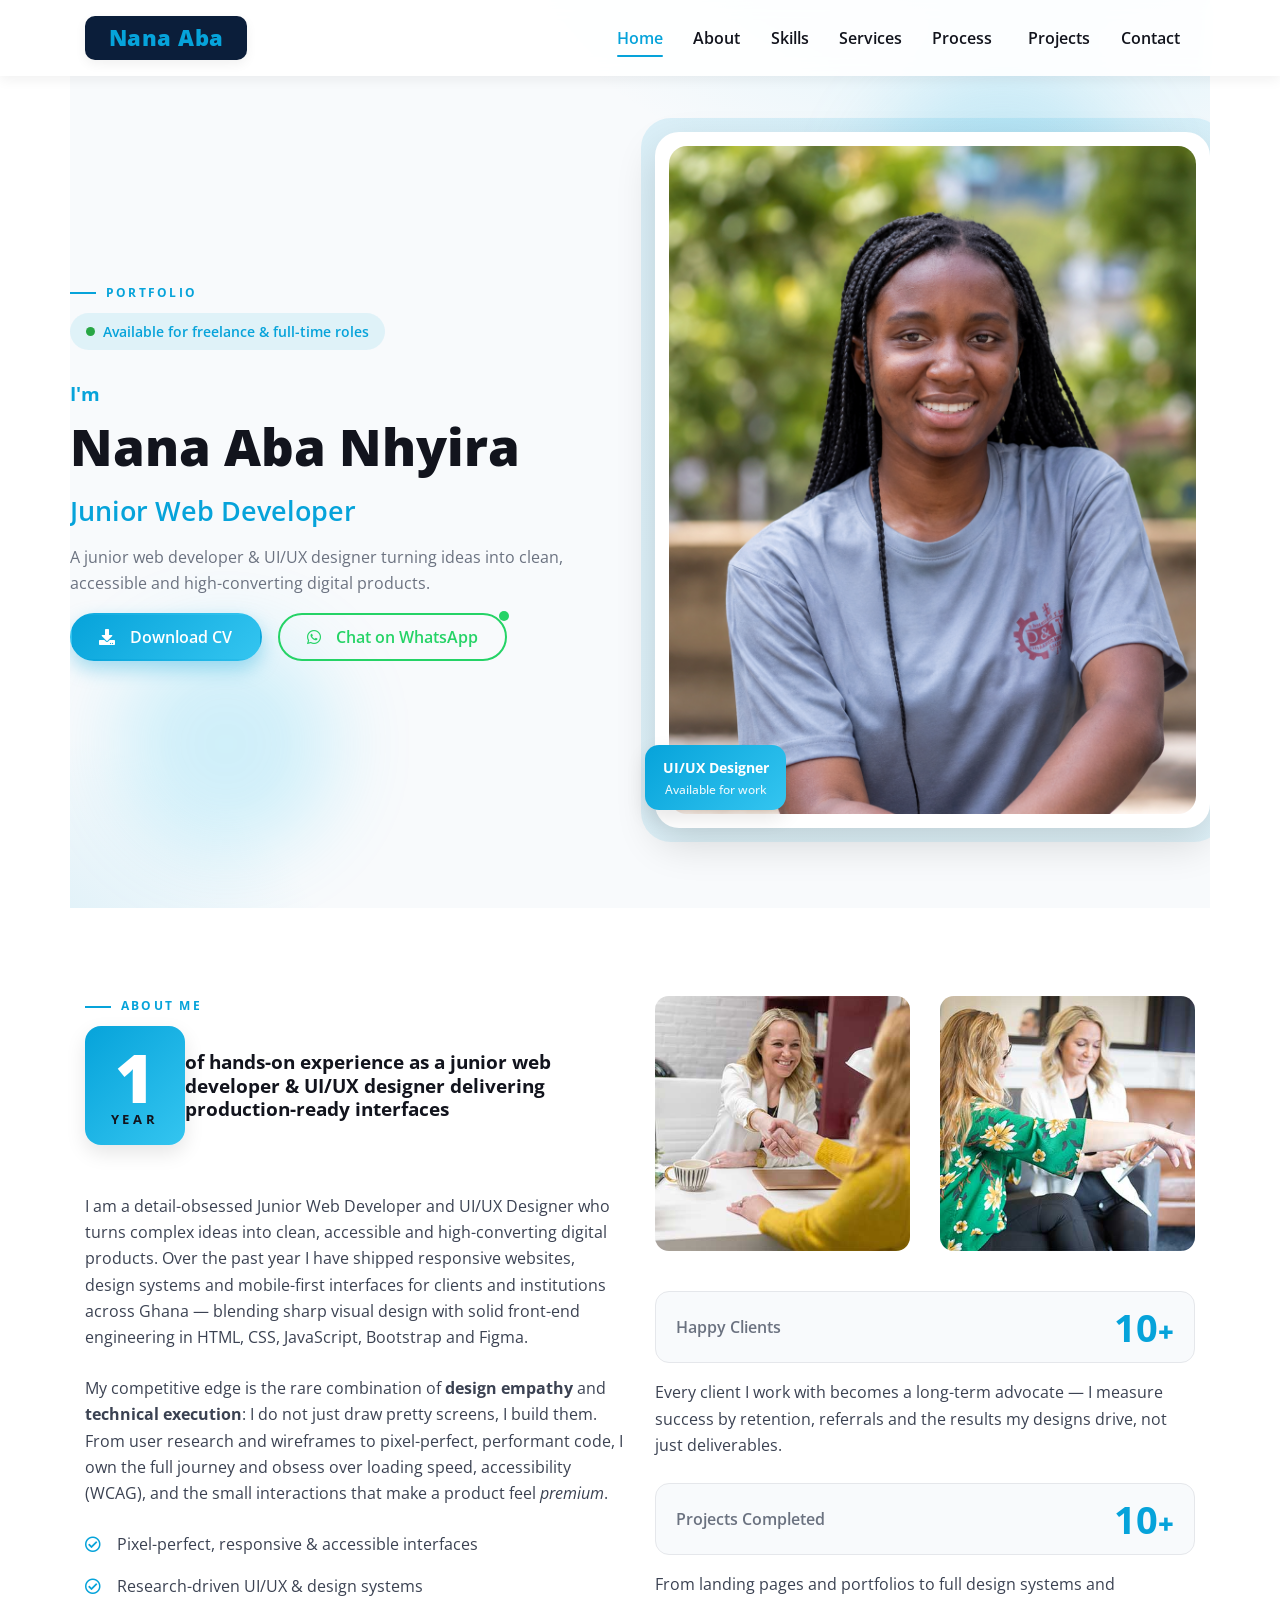
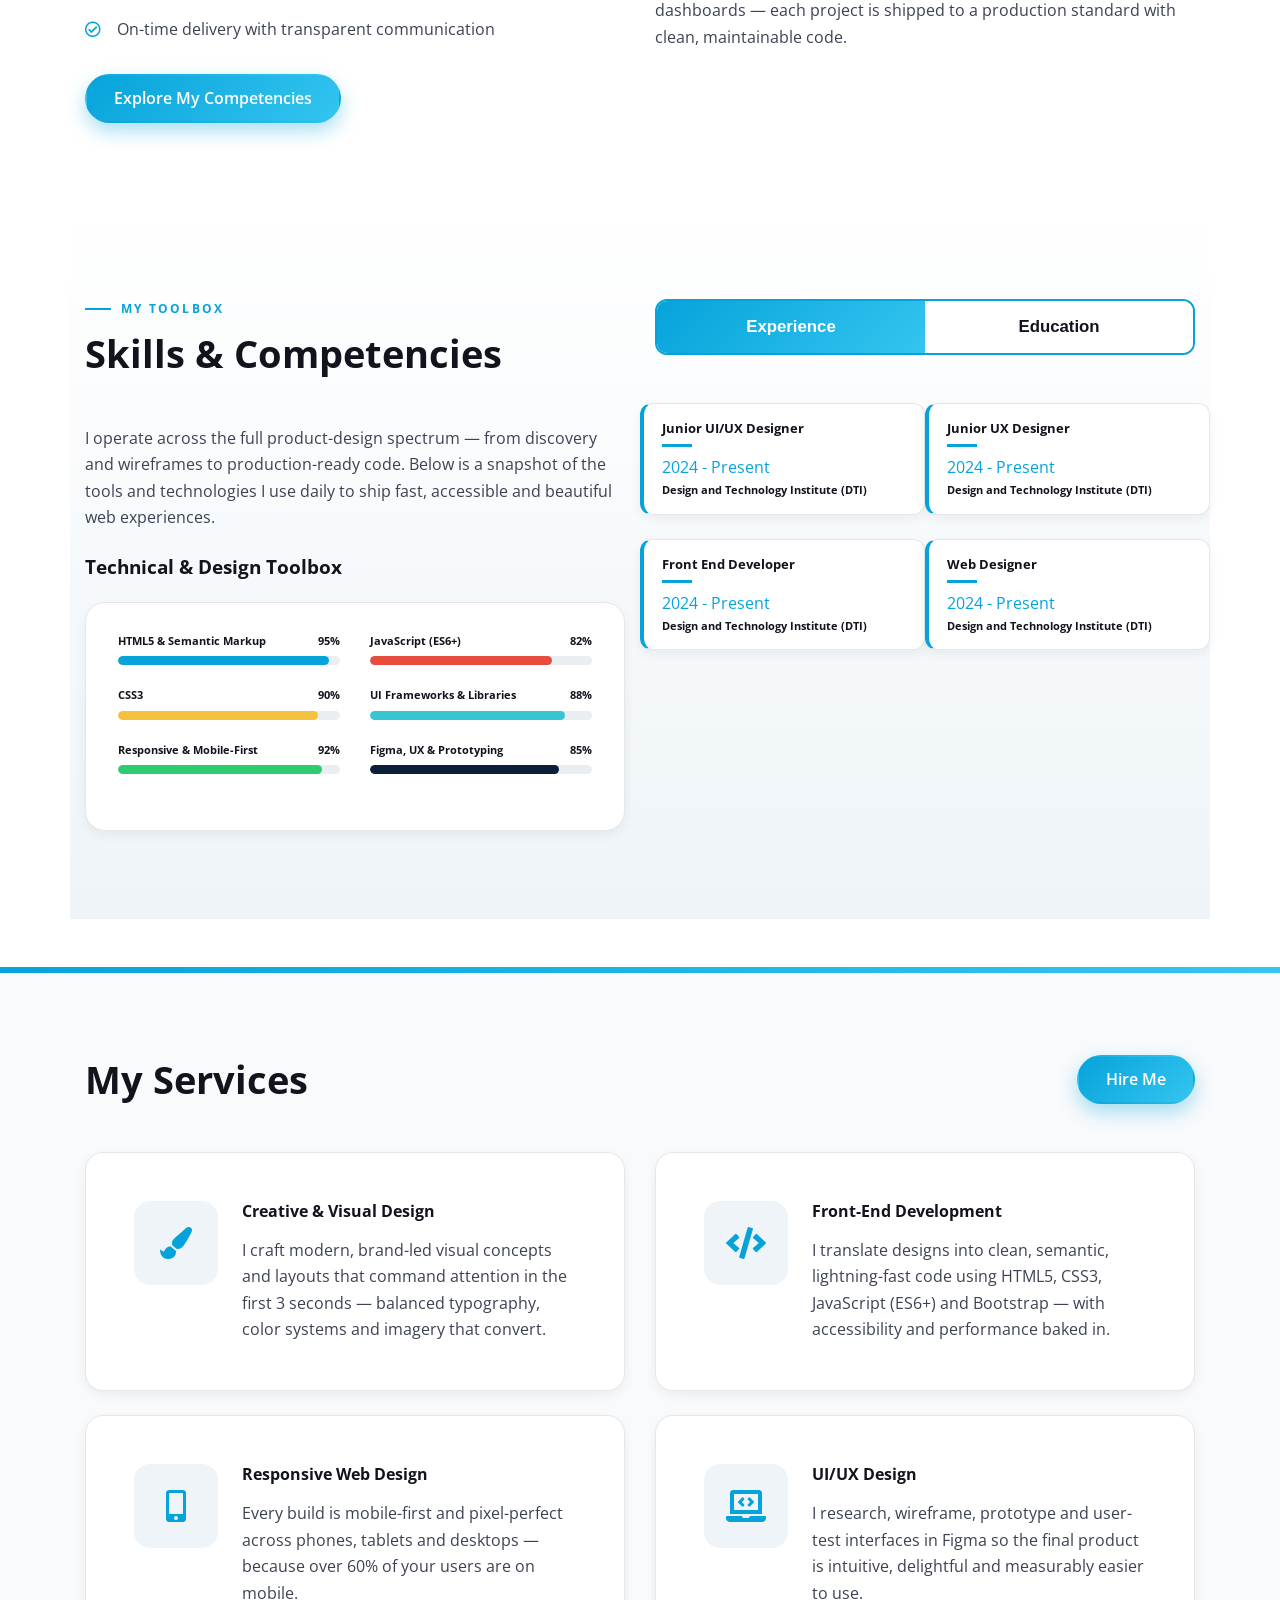
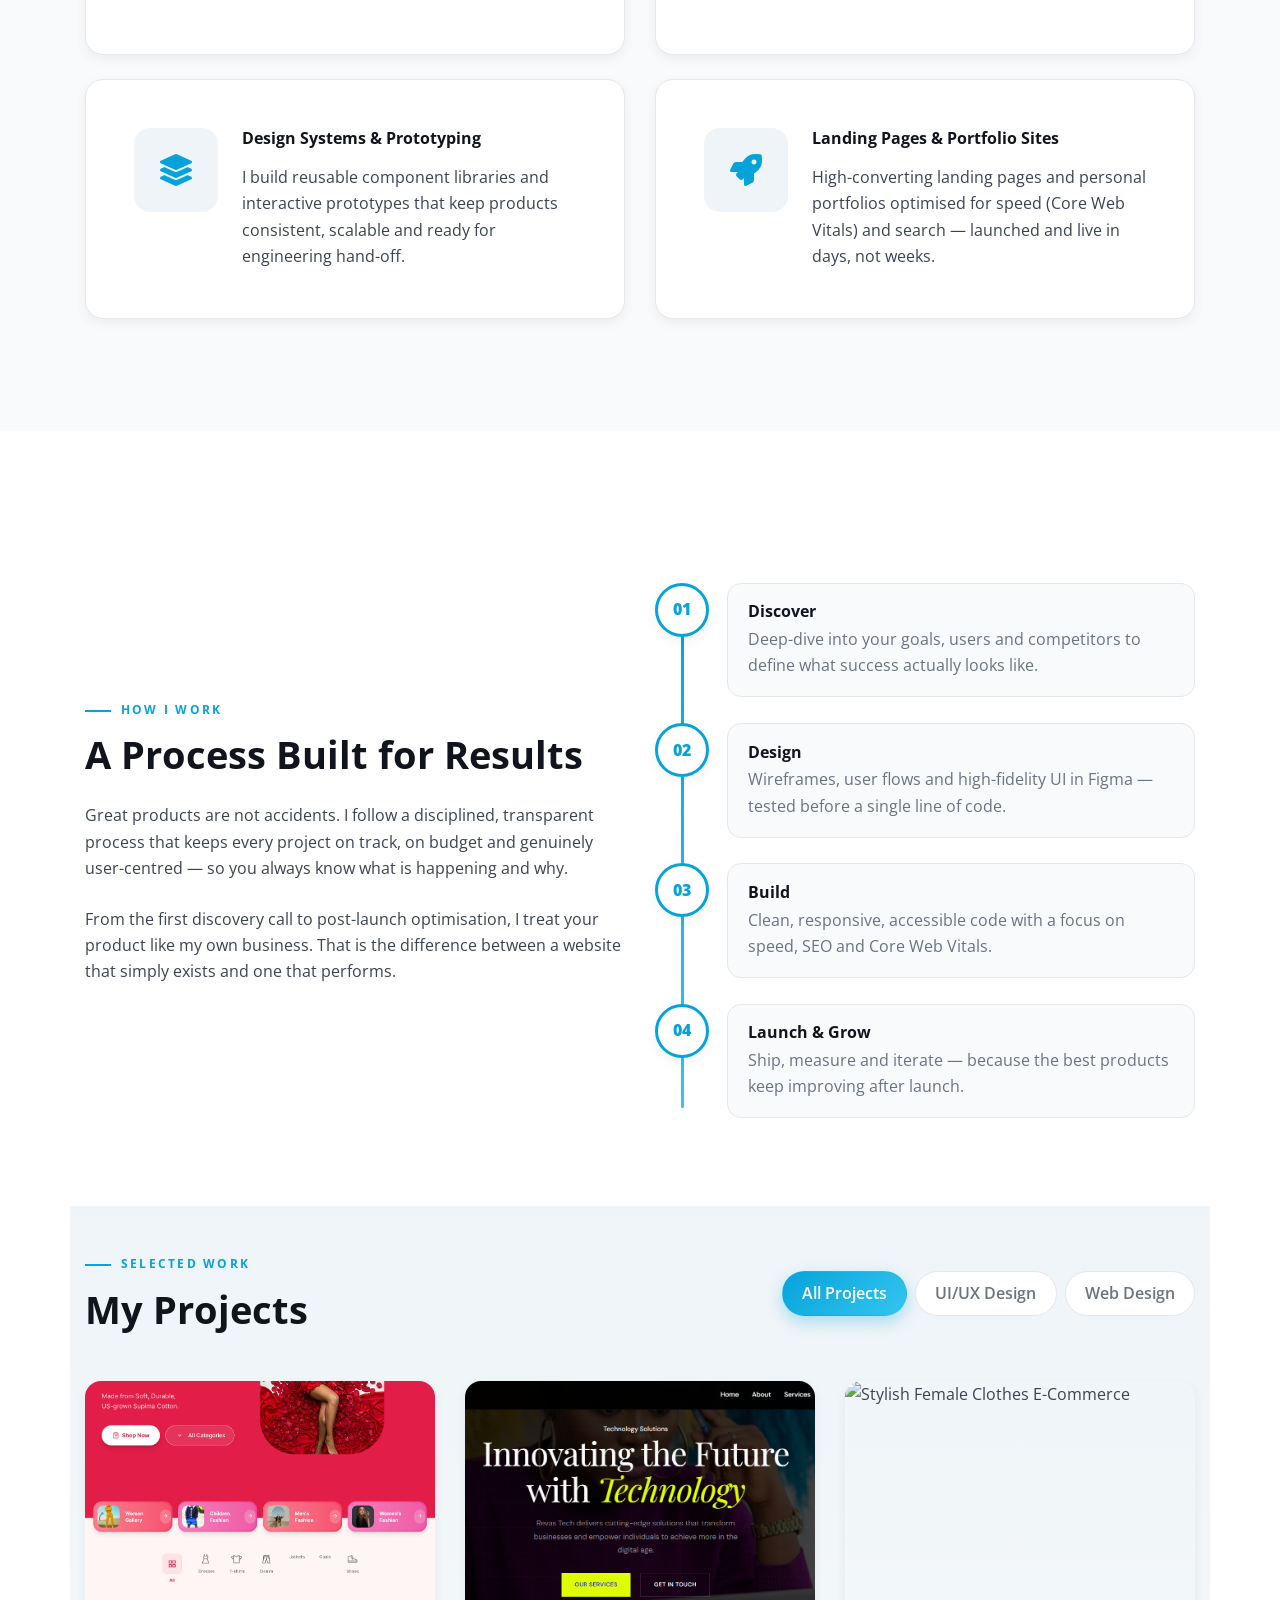
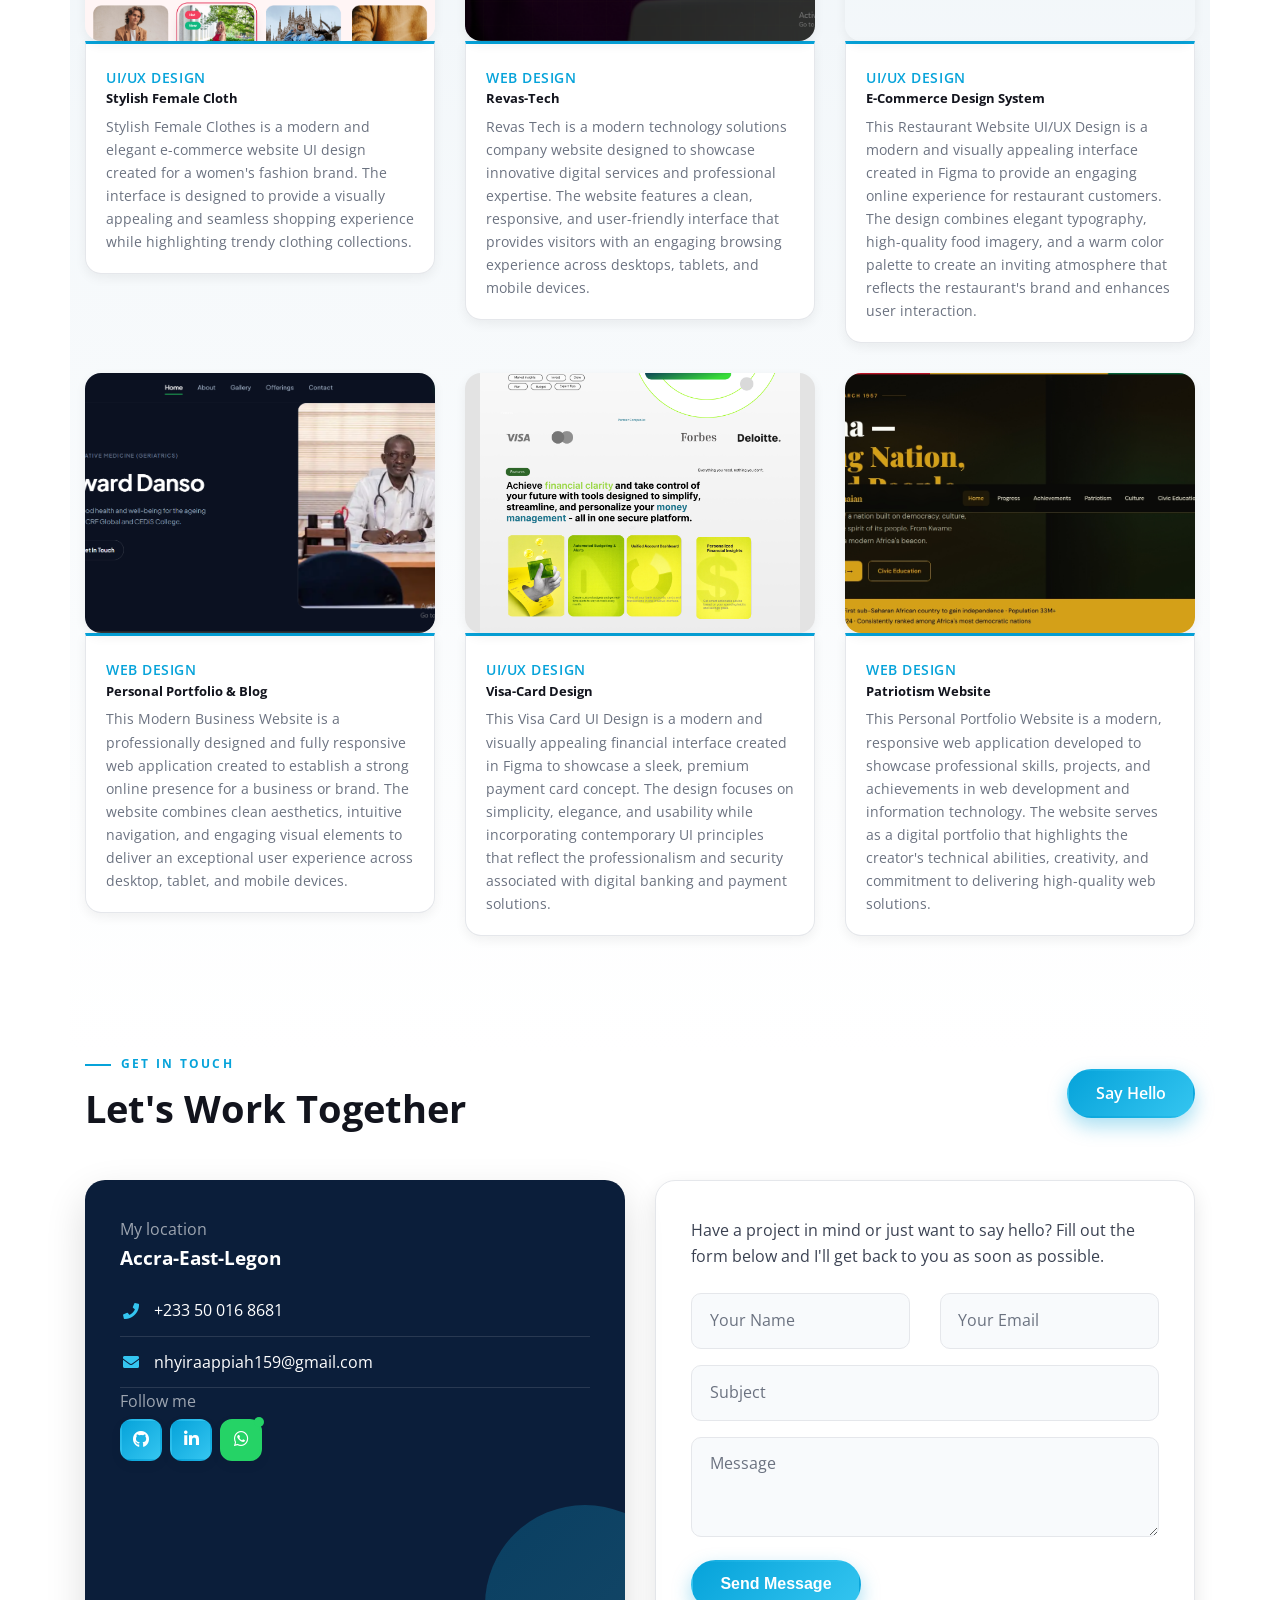
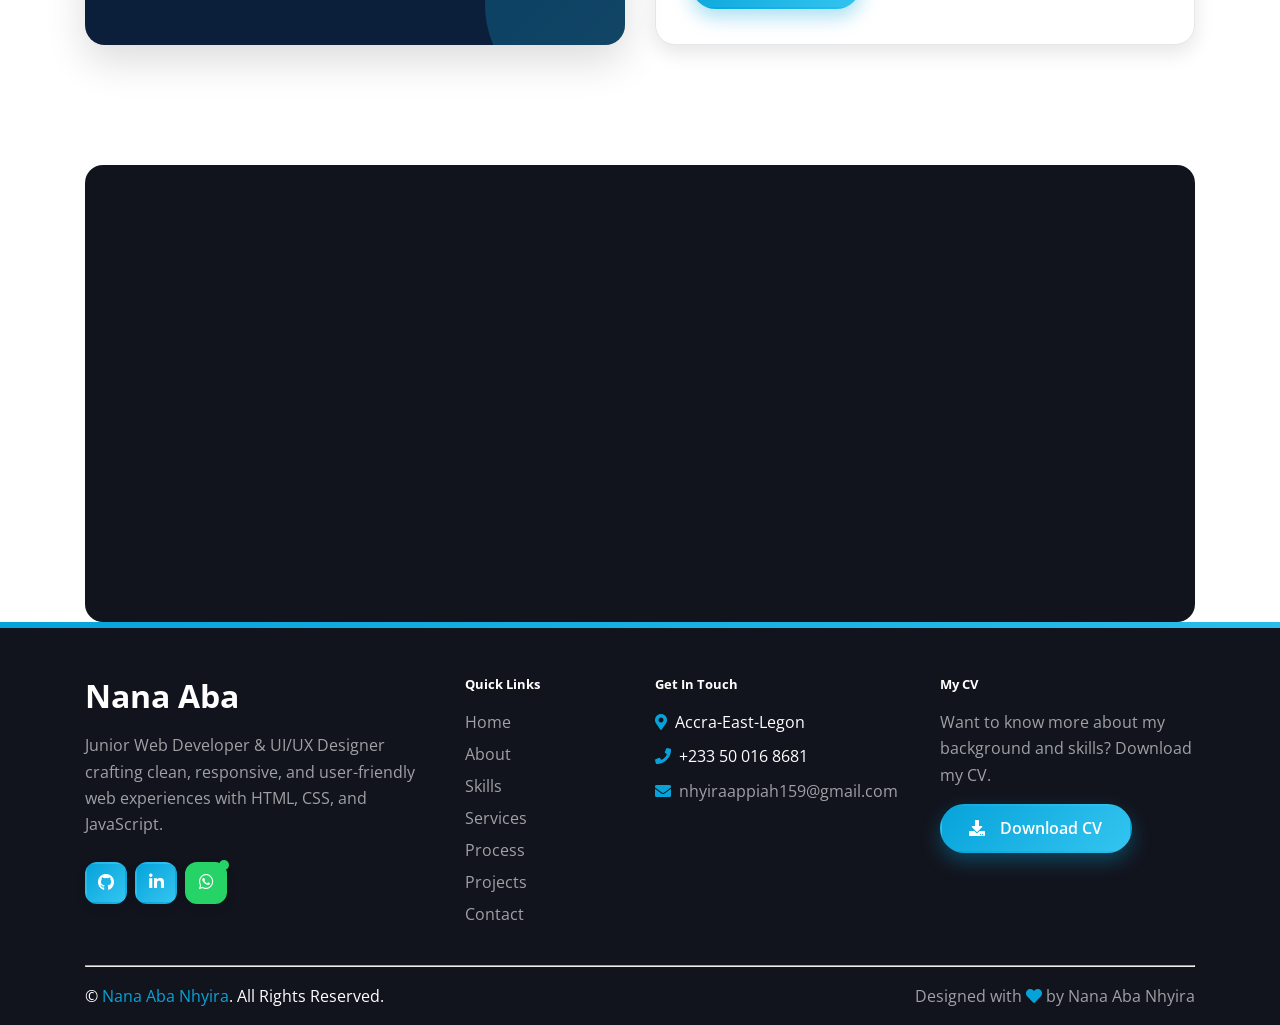
==== commit 46ea0773: "works" ====
--- a/index.html
+++ b/index.html
@@ -74,7 +74,7 @@
             <div class="col-lg-6 text-center">
                 <div class="hero-card">
                     <div class="hero-img">
-                        <img class="img-fluid rounded" src="img/profile.png" alt="Nana Aba Nhyira">
+                        <img class="img-fluid rounded" src="img/Nhyira.png" alt="Nana Aba Nhyira">
                     </div>
                     <div class="hero-badge">UI/UX Designer<small>Available for work</small></div>
                 </div>
@@ -140,7 +140,7 @@
                             <div class="progress"><div class="progress-bar bg-primary" data-width="95"></div></div>
                         </div>
                         <div class="skill mb-4">
-                            <div class="d-flex justify-content-between"><h6 class="fw-bold">CSS3 &amp; SASS</h6><h6 class="fw-bold">90%</h6></div>
+                            <div class="d-flex justify-content-between"><h6 class="fw-bold">CSS3</h6><h6 class="fw-bold">90%</h6></div>
                             <div class="progress"><div class="progress-bar bg-warning" data-width="90"></div></div>
                         </div>
                         <div class="skill mb-4">
@@ -351,80 +351,80 @@
         <div class="row" id="portfolio">
             <div class="col-lg-4 col-md-6 portfolio-item first">
                 <div class="portfolio-img rounded overflow-hidden">
-                    <img src="img/project-1.jpg" alt="">
+                    <img src="img/Stylish%20Female%20Clothes.png" alt="Stylish Female Clothes">
                     <div class="portfolio-btn">
-                        <button class="btn btn-lg-square" data-lightbox="img/project-1.jpg"><i class="fa fa-eye"></i></button>
-                        <a class="btn btn-lg-square" href="#contact"><i class="fa fa-link"></i></a>
+                        <button class="btn btn-lg-square" data-lightbox="img/Stylish%20Female%20Clothes.png"><i class="fa fa-eye"></i></button>
+                        <a class="btn btn-lg-square" href="https://www.figma.com/design/OPAHQWxraU18yMXlqp1f4z/Stylish-Female-Clothes?m=auto&t=CqbLQ5udwk8Cp8lQ-6" target="_blank"><i class="fa fa-link"></i></a>
                     </div>
                 </div>
                 <div class="project-cap"><span class="text-primary fw-semibold small text-uppercase">UI/UX Design</span>
-                    <h5 class="mt-1 mb-2">FinTech Mobile App &mdash; UX Case Study</h5>
-                    <p class="text-muted mb-0 small">End-to-end research, wireframes and a high-fidelity prototype that lifted task completion by 38%.</p>
+                    <h5 class="mt-1 mb-2">Stylish Female Cloth</h5>
+                    <p class="text-muted mb-0 small">Stylish Female Clothes is a modern and elegant e-commerce website UI design created for a women's fashion brand. The interface is designed to provide a visually appealing and seamless shopping experience while highlighting trendy clothing collections.</p>
                 </div>
             </div>
             <div class="col-lg-4 col-md-6 portfolio-item second">
                 <div class="portfolio-img rounded overflow-hidden">
-                    <img src="img/project-2.jpg" alt="">
+                    <img src="img/revas.png" alt="">
                     <div class="portfolio-btn">
-                        <button class="btn btn-lg-square" data-lightbox="img/project-2.jpg"><i class="fa fa-eye"></i></button>
-                        <a class="btn btn-lg-square" href="#contact"><i class="fa fa-link"></i></a>
+                        <a class="btn btn-lg-square" href="https://revas-tech.netlify.app/" target="_blank" title="Live Preview"><i class="fa fa-eye"></i></a>
+                        <a class="btn btn-lg-square" href="https://github.com/nhyiraappiah159-oss/revas-new" target="_blank" title="View on GitHub"><i class="fab fa-github"></i></a>
                     </div>
                 </div>
                 <div class="project-cap"><span class="text-primary fw-semibold small text-uppercase">Web Design</span>
-                    <h5 class="mt-1 mb-2">Boutique Agency Landing Page</h5>
-                    <p class="text-muted mb-0 small">A conversion-focused, mobile-first site built with HTML, CSS and Bootstrap &mdash; live in 5 days.</p>
+                    <h5 class="mt-1 mb-2">Revas-Tech</h5>
+                    <p class="text-muted mb-0 small">Revas Tech is a modern technology solutions company website designed to showcase innovative digital services and professional expertise. The website features a clean, responsive, and user-friendly interface that provides visitors with an engaging browsing experience across desktops, tablets, and mobile devices.</p>
                 </div>
             </div>
             <div class="col-lg-4 col-md-6 portfolio-item first">
                 <div class="portfolio-img rounded overflow-hidden">
-                    <img src="img/project-3.jpg" alt="">
+                    <img src="img/Resturant.png" alt="Stylish Female Clothes E-Commerce">
                     <div class="portfolio-btn">
-                        <button class="btn btn-lg-square" data-lightbox="img/project-3.jpg"><i class="fa fa-eye"></i></button>
-                        <a class="btn btn-lg-square" href="#contact"><i class="fa fa-link"></i></a>
+                        <button class="btn btn-lg-square" data-lightbox="img/Resturant.png"><i class="fa fa-eye"></i></button>
+                        <a class="btn btn-lg-square" href="https://www.figma.com/design/ujw7b8DUrGk2xoZSoxnZwu/Untitled?m=auto&t=CqbLQ5udwk8Cp8lQ-6" target="_blank"><i class="fa fa-link"></i></a>
                     </div>
                 </div>
                 <div class="project-cap"><span class="text-primary fw-semibold small text-uppercase">UI/UX Design</span>
                     <h5 class="mt-1 mb-2">E-Commerce Design System</h5>
-                    <p class="text-muted mb-0 small">A scalable component library in Figma covering 40+ screens and reusable tokens.</p>
+                    <p class="text-muted mb-0 small">This Restaurant Website UI/UX Design is a modern and visually appealing interface created in Figma to provide an engaging online experience for restaurant customers. The design combines elegant typography, high-quality food imagery, and a warm color palette to create an inviting atmosphere that reflects the restaurant's brand and enhances user interaction.</p>
                 </div>
             </div>
             <div class="col-lg-4 col-md-6 portfolio-item second">
                 <div class="portfolio-img rounded overflow-hidden">
-                    <img src="img/project-4.jpg" alt="">
+                    <img src="img/edanso.png" alt="">
                     <div class="portfolio-btn">
-                        <button class="btn btn-lg-square" data-lightbox="img/project-4.jpg"><i class="fa fa-eye"></i></button>
-                        <a class="btn btn-lg-square" href="#contact"><i class="fa fa-link"></i></a>
+                        <a class="btn btn-lg-square" href="https://radiant-smakager-bd5d9b.netlify.app/" target="_blank" title="Live Preview"><i class="fa fa-eye"></i></a>
+                        <a class="btn btn-lg-square" href="https://github.com/nhyiraappiah159-oss" target="_blank" title="View on GitHub"><i class="fab fa-github"></i></a>
                     </div>
                 </div>
                 <div class="project-cap"><span class="text-primary fw-semibold small text-uppercase">Web Design</span>
                     <h5 class="mt-1 mb-2">Personal Portfolio &amp; Blog</h5>
-                    <p class="text-muted mb-0 small">A fast, accessible portfolio with a custom blog &mdash; 98/100 Lighthouse performance.</p>
+                    <p class="text-muted mb-0 small">This Modern Business Website is a professionally designed and fully responsive web application created to establish a strong online presence for a business or brand. The website combines clean aesthetics, intuitive navigation, and engaging visual elements to deliver an exceptional user experience across desktop, tablet, and mobile devices.</p>
                 </div>
             </div>
             <div class="col-lg-4 col-md-6 portfolio-item first">
                 <div class="portfolio-img rounded overflow-hidden">
-                    <img src="img/project-5.jpg" alt="">
+                    <img src="img/visa.png" alt="Health Dashboard Visa Card">
                     <div class="portfolio-btn">
-                        <button class="btn btn-lg-square" data-lightbox="img/project-5.jpg"><i class="fa fa-eye"></i></button>
-                        <a class="btn btn-lg-square" href="#contact"><i class="fa fa-link"></i></a>
+                        <button class="btn btn-lg-square" data-lightbox="img/visa.png"><i class="fa fa-eye"></i></button>
+                        <a class="btn btn-lg-square" href="https://www.figma.com/design/juDZOMQEPu1a0ao02rEITv/visa-card?m=auto&t=CqbLQ5udwk8Cp8lQ-6" target="_blank"><i class="fa fa-link"></i></a>
                     </div>
                 </div>
                 <div class="project-cap"><span class="text-primary fw-semibold small text-uppercase">UI/UX Design</span>
-                    <h5 class="mt-1 mb-2">Health Dashboard Prototype</h5>
-                    <p class="text-muted mb-0 small">An intuitive analytics dashboard with data-viz and a user-tested onboarding flow.</p>
+                    <h5 class="mt-1 mb-2">Visa-Card Design</h5>
+                    <p class="text-muted mb-0 small">This Visa Card UI Design is a modern and visually appealing financial interface created in Figma to showcase a sleek, premium payment card concept. The design focuses on simplicity, elegance, and usability while incorporating contemporary UI principles that reflect the professionalism and security associated with digital banking and payment solutions.</p>
                 </div>
             </div>
             <div class="col-lg-4 col-md-6 portfolio-item second">
                 <div class="portfolio-img rounded overflow-hidden">
-                    <img src="img/project-6.jpg" alt="">
+                    <img src="img/patriotism.jpeg" alt="">
                     <div class="portfolio-btn">
-                        <button class="btn btn-lg-square" data-lightbox="img/project-6.jpg"><i class="fa fa-eye"></i></button>
-                        <a class="btn btn-lg-square" href="#contact"><i class="fa fa-link"></i></a>
+                        <a class="btn btn-lg-square" href="https://nhyiraprojectwork1.netlify.app/" target="_blank" title="Live Preview"><i class="fa fa-eye"></i></a>
+                        <a class="btn btn-lg-square" href="https://github.com/nhyiraappiah159-oss" target="_blank" title="View on GitHub"><i class="fab fa-github"></i></a>
                     </div>
                 </div>
                 <div class="project-cap"><span class="text-primary fw-semibold small text-uppercase">Web Design</span>
-                    <h5 class="mt-1 mb-2">Restaurant Booking Site</h5>
-                    <p class="text-muted mb-0 small">A responsive booking experience with real-time availability and a polished brand identity.</p>
+                    <h5 class="mt-1 mb-2">Patriotism Website</h5>
+                    <p class="text-muted mb-0 small">This Personal Portfolio Website is a modern, responsive web application developed to showcase professional skills, projects, and achievements in web development and information technology. The website serves as a digital portfolio that highlights the creator's technical abilities, creativity, and commitment to delivering high-quality web solutions.</p>
                 </div>
             </div>
         </div>
--- a/css/style.css
+++ b/css/style.css
@@ -246,7 +246,7 @@
 .filters li.active { background: var(--grad); color: #fff; border-color: transparent; box-shadow: 0 .4rem 1rem rgba(6,163,218,.3); }
 .portfolio-item { margin-bottom: 30px; }
 .portfolio-img { position: relative; border-radius: 16px; overflow: hidden; box-shadow: var(--shadow-sm); }
-.portfolio-img img { width: 100%; display: block; transition: transform .5s; }
+.portfolio-img img { width: 100%; height: 260px; object-fit: cover; display: block; transition: transform .5s; }
 .portfolio-item:hover .portfolio-img img { transform: scale(1.07); }
 .portfolio-btn { position: absolute; inset: 0; background: linear-gradient(180deg, rgba(6,163,218,.0), rgba(6,163,218,.85)); display: flex; align-items: flex-end; gap: 8px; padding: 24px; opacity: 0; transition: opacity .35s; }
 .portfolio-item:hover .portfolio-btn { opacity: 1; }
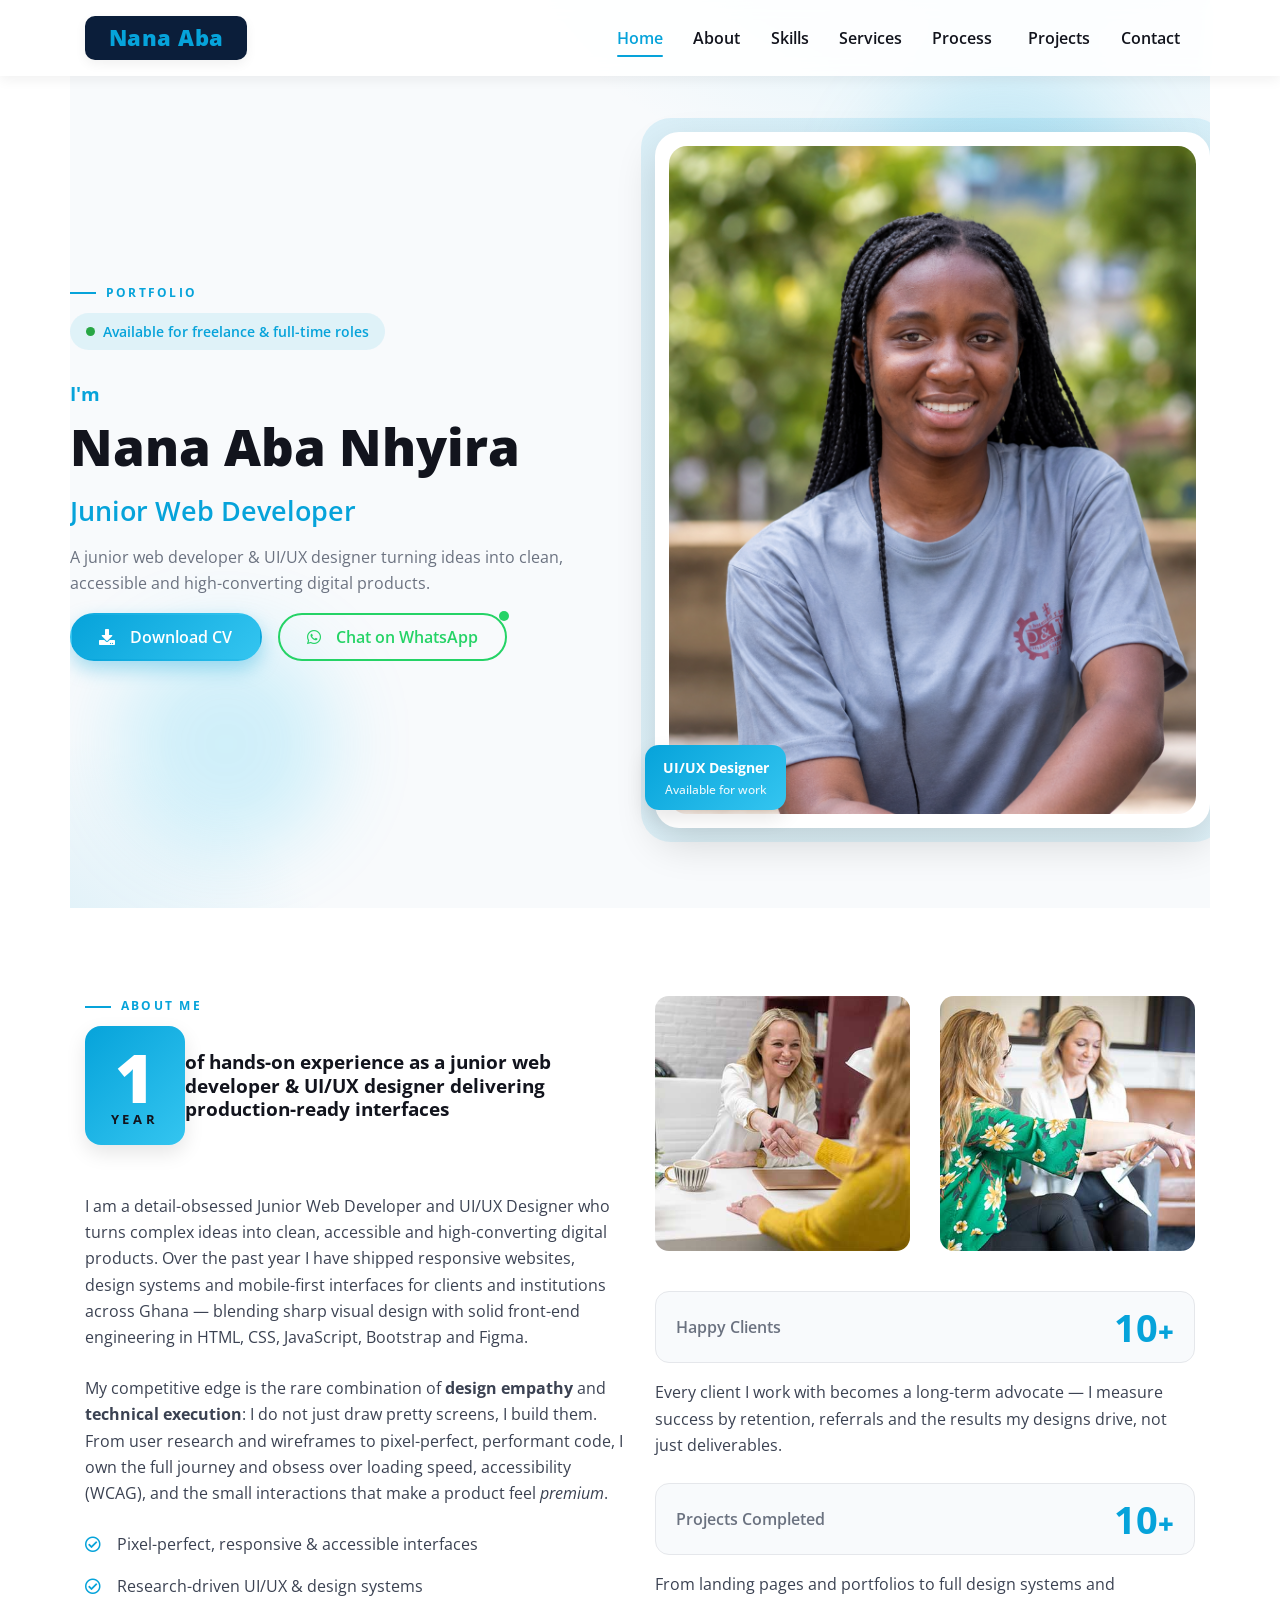
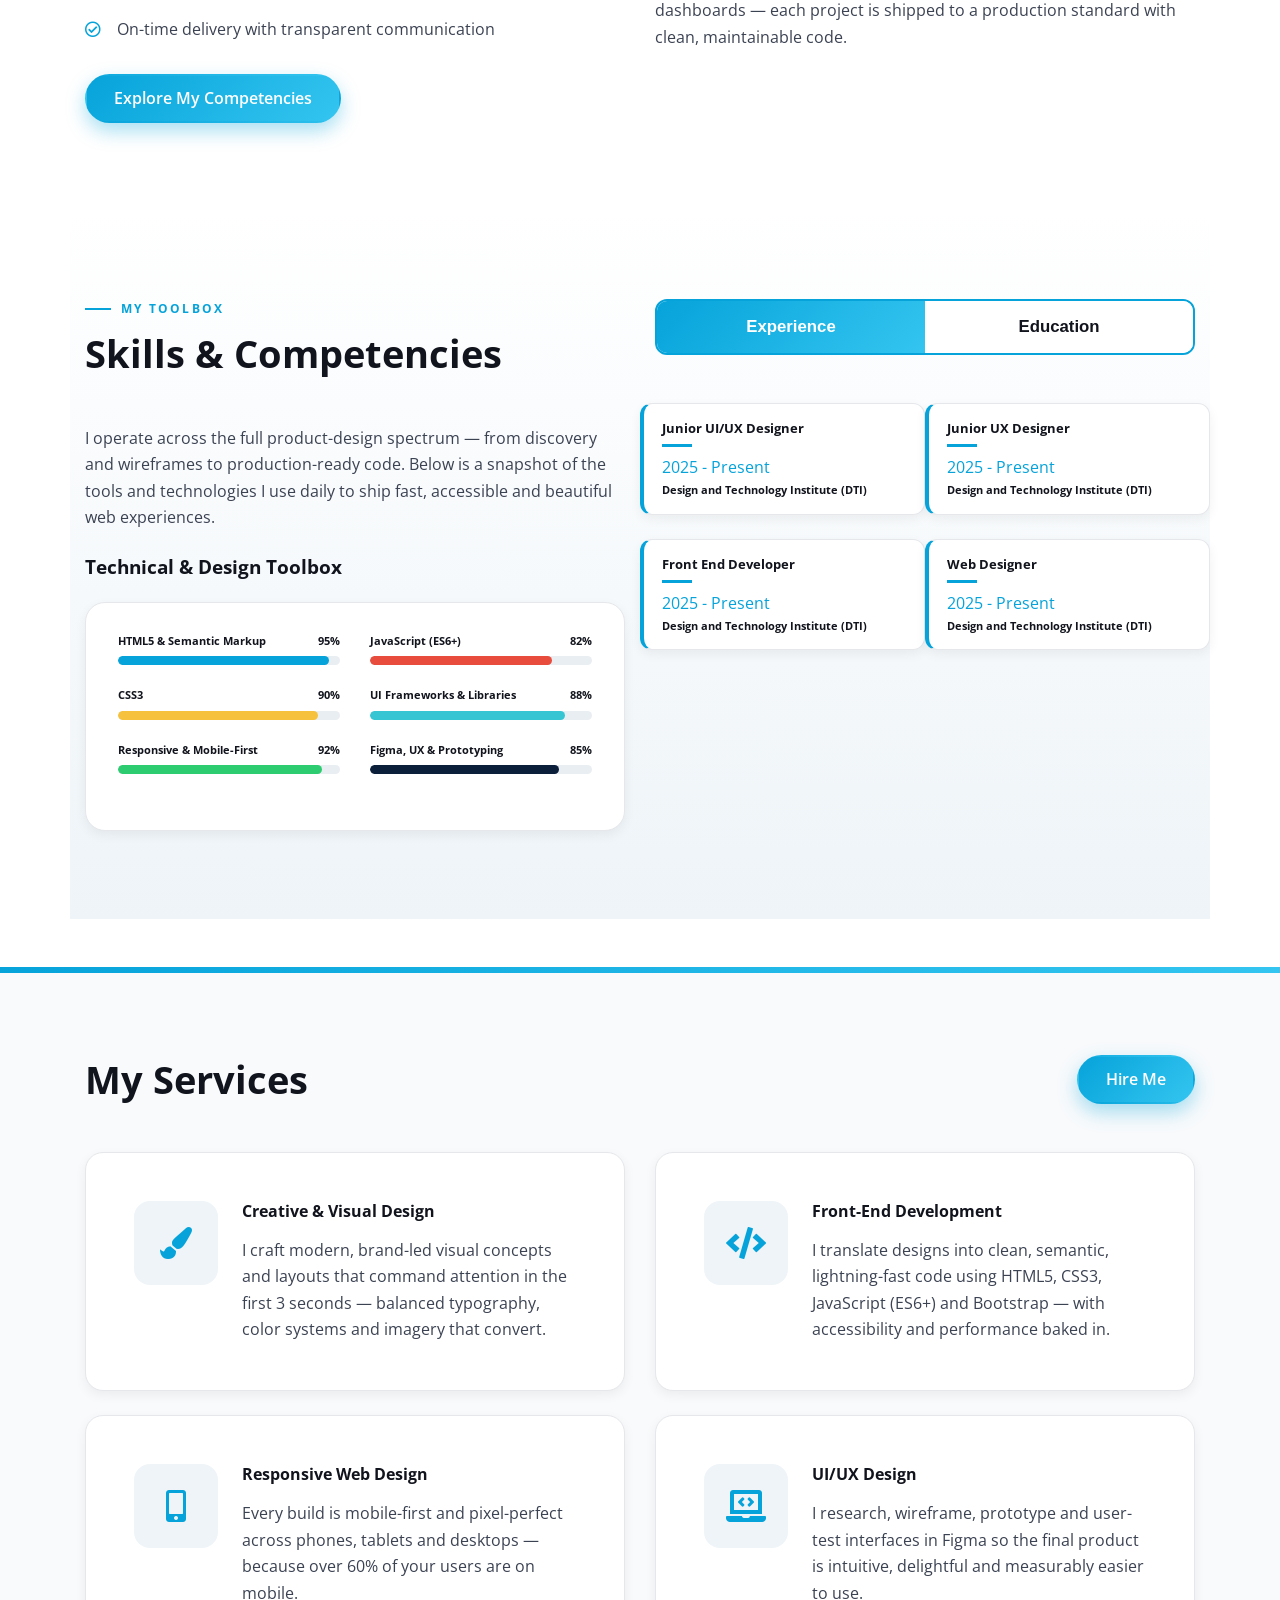
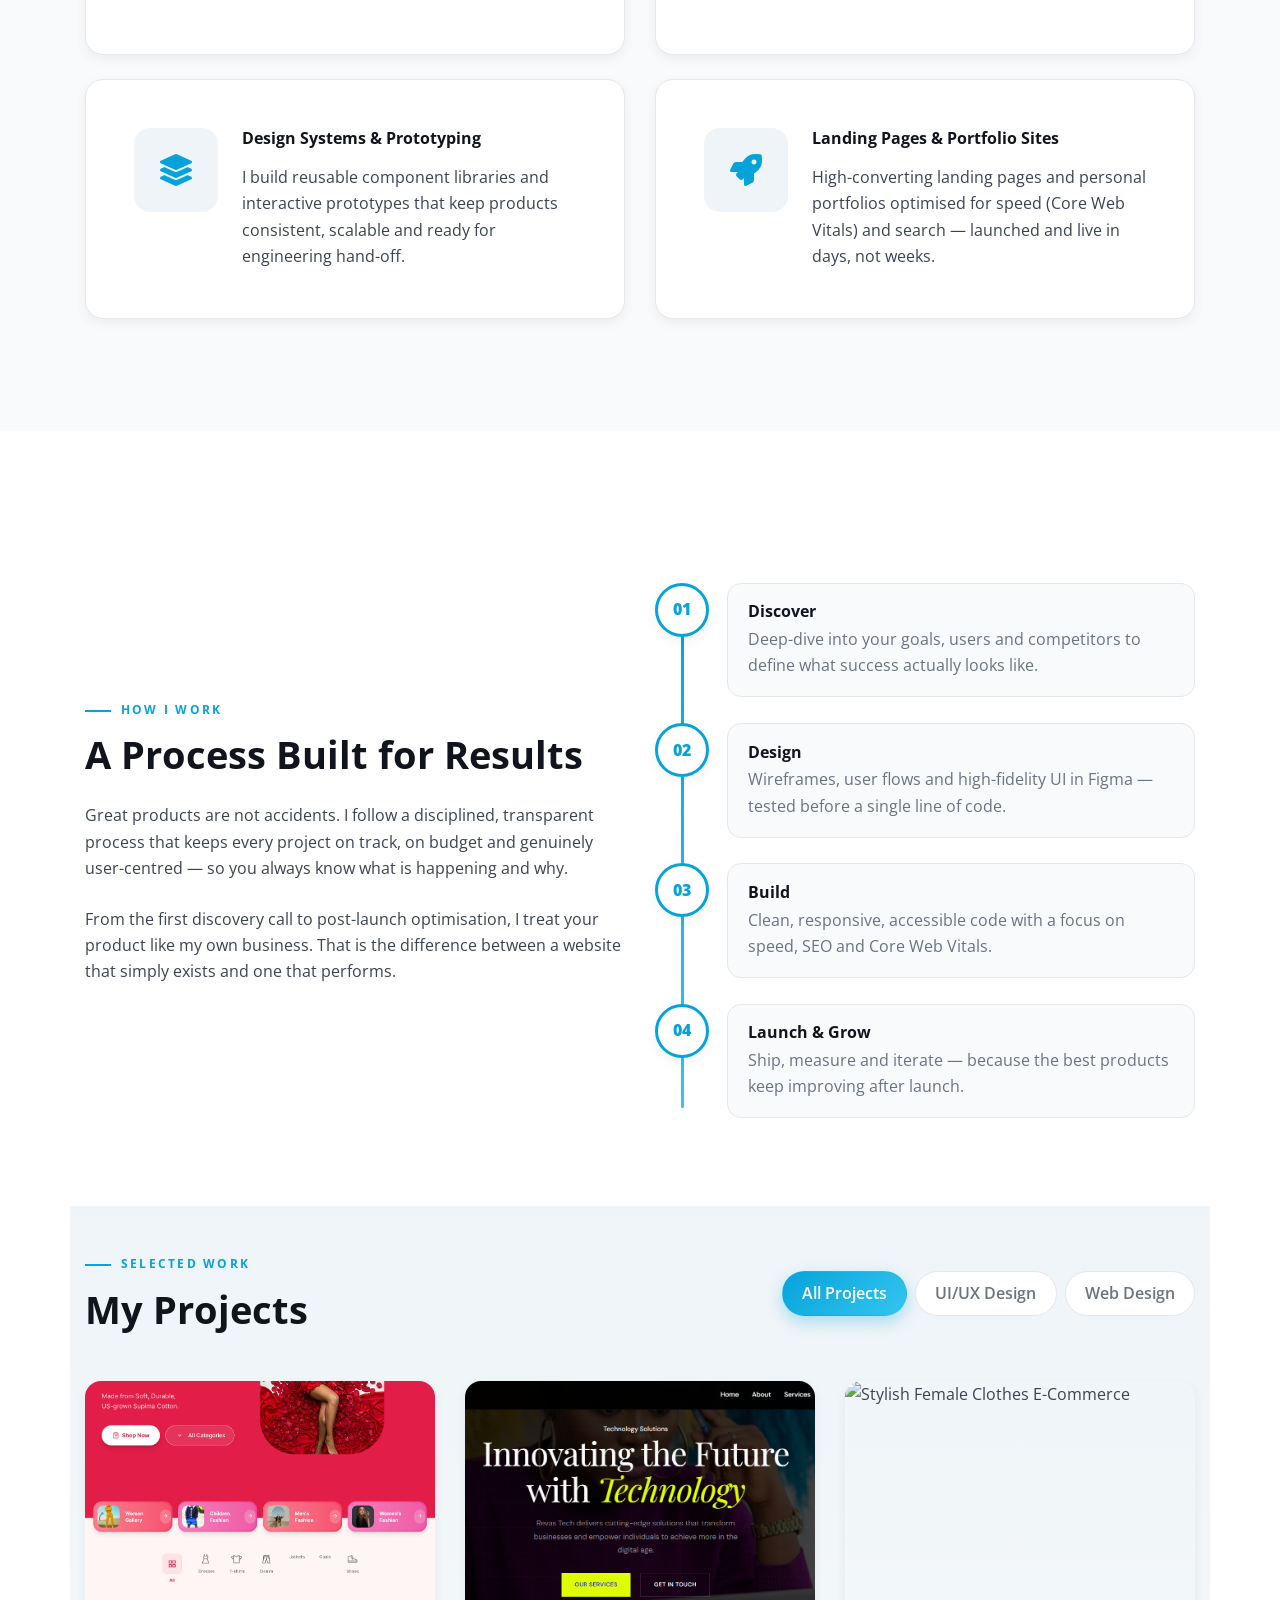
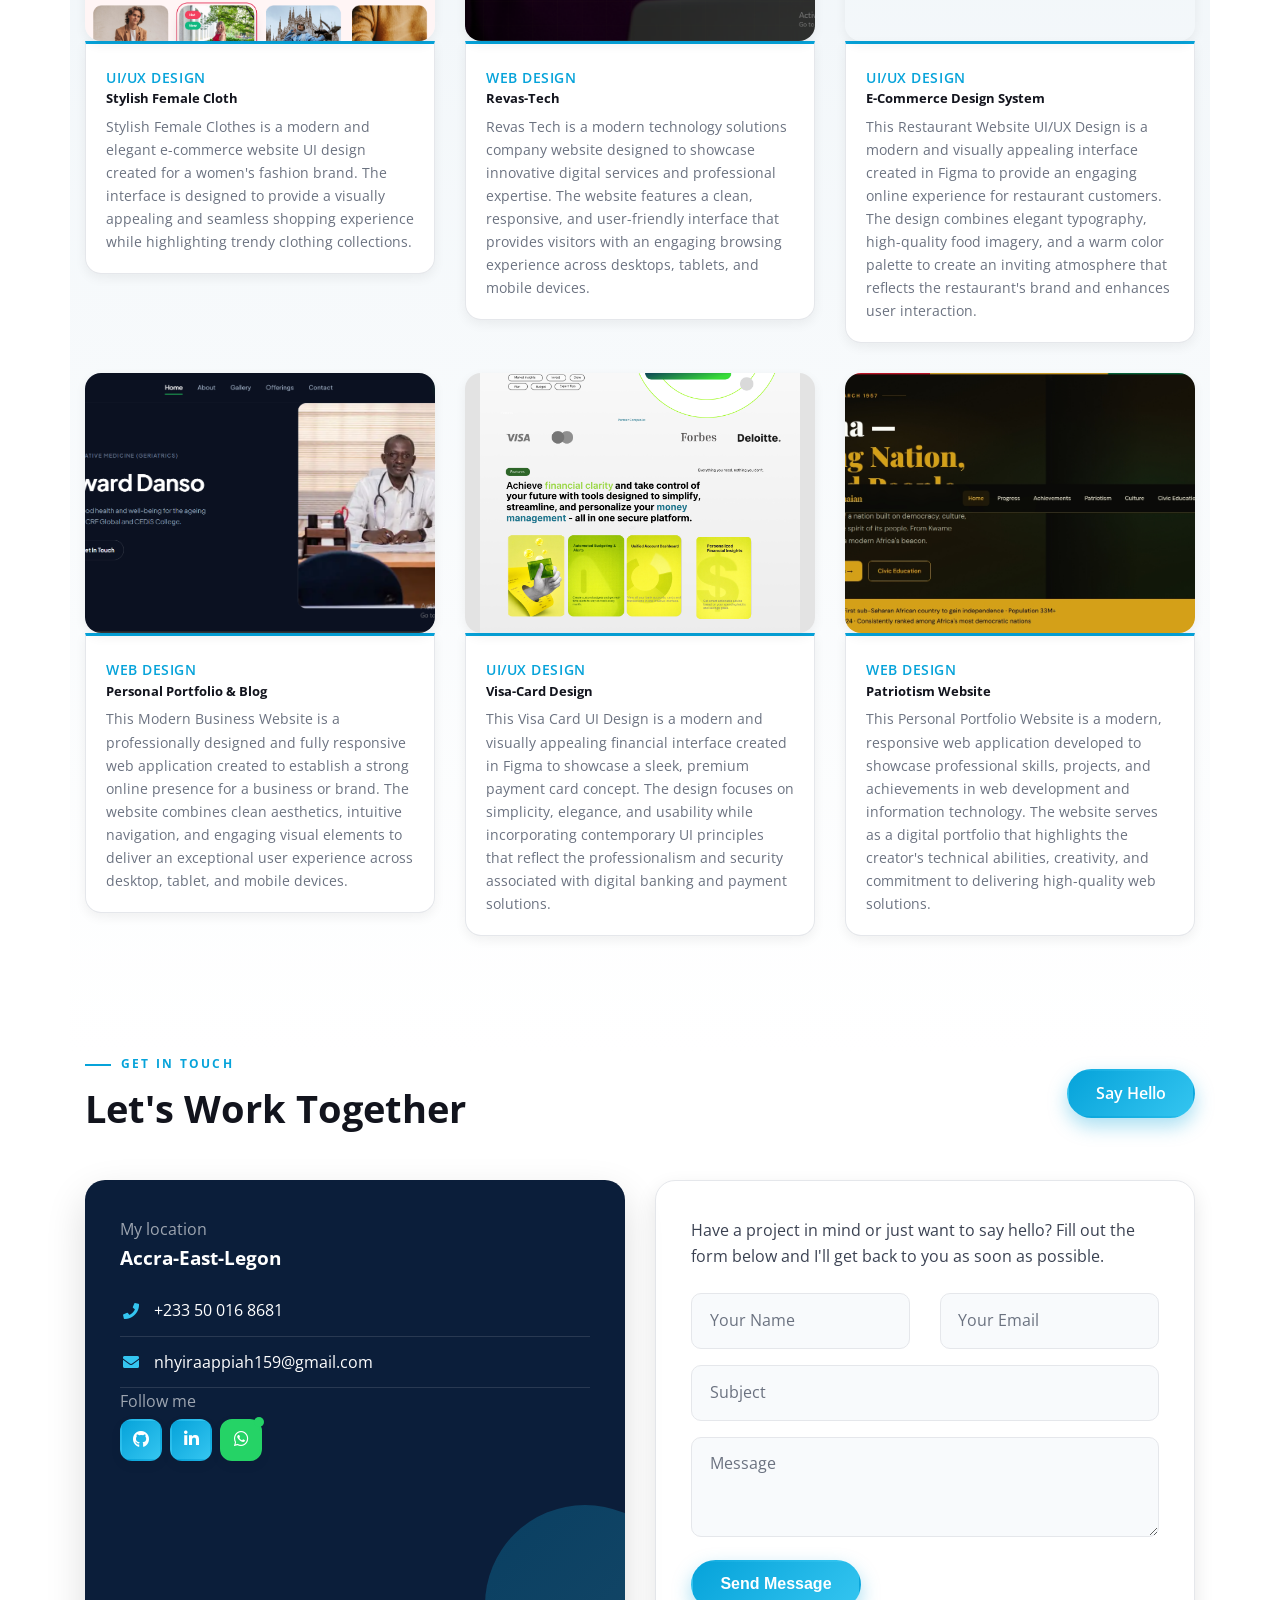
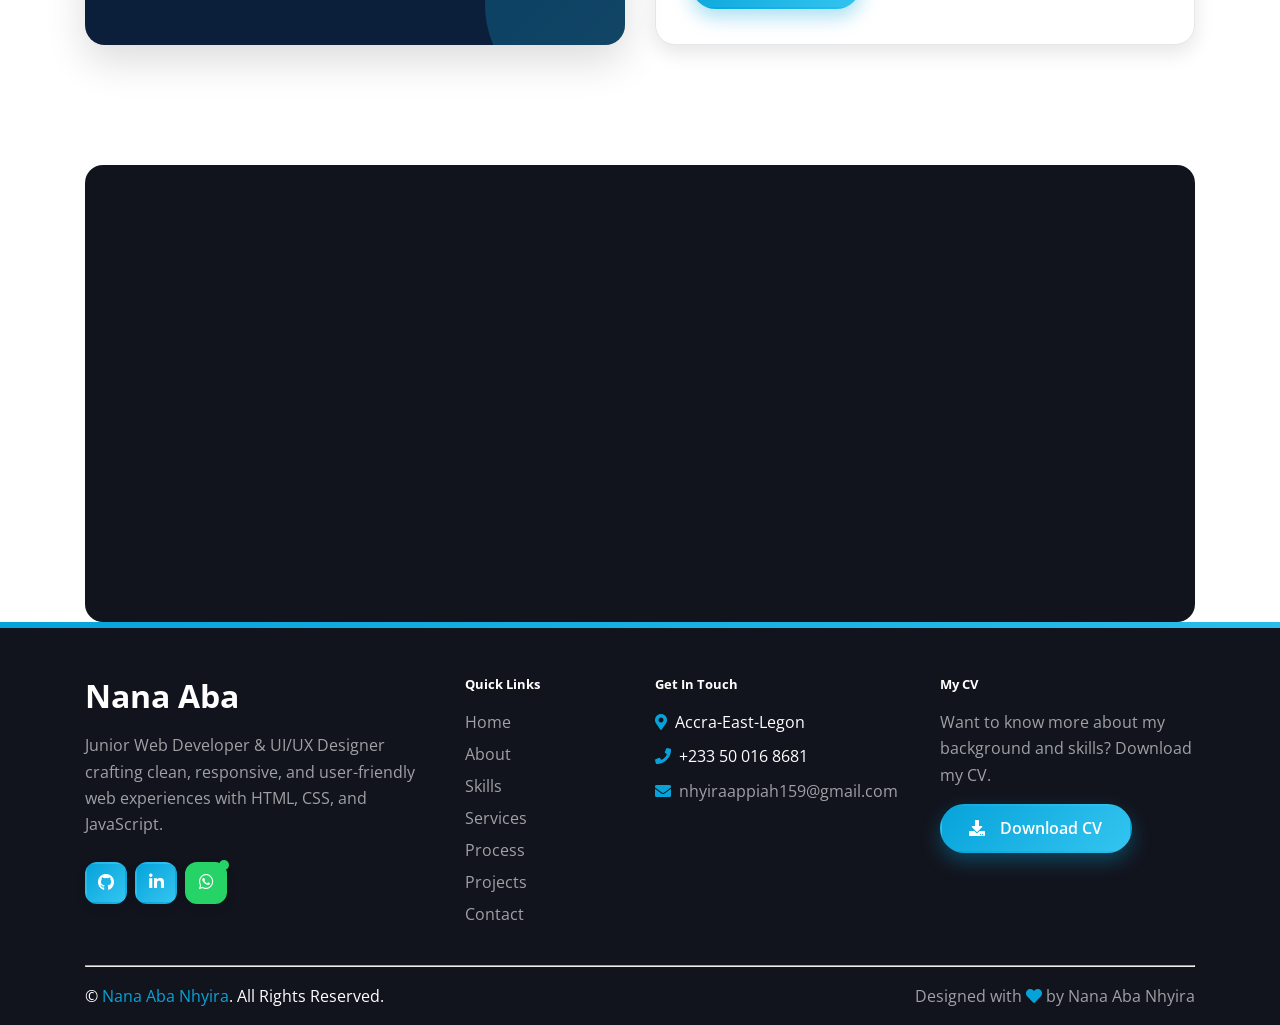
==== commit 72683052: "date" ====
--- a/index.html
+++ b/index.html
@@ -176,25 +176,25 @@
                             <div class="col-sm-6 mb-4 exp-card">
                                 <h5>Junior UI/UX Designer</h5>
                                 <hr class="text-primary my-2" style="width:30px;border-color:var(--primary)">
-                                <p class="text-primary mb-1">2024 - Present</p>
+                                <p class="text-primary mb-1">2025 - Present</p>
                                 <h6 class="mb-0">Design and Technology Institute (DTI)</h6>
                             </div>
                             <div class="col-sm-6 mb-4 exp-card">
                                 <h5>Junior UX Designer</h5>
                                 <hr class="text-primary my-2" style="width:30px;border-color:var(--primary)">
-                                <p class="text-primary mb-1">2024 - Present</p>
+                                <p class="text-primary mb-1">2025 - Present</p>
                                 <h6 class="mb-0">Design and Technology Institute (DTI)</h6>
                             </div>
                             <div class="col-sm-6 mb-4 exp-card">
                                 <h5>Front End Developer</h5>
                                 <hr class="text-primary my-2" style="width:30px;border-color:var(--primary)">
-                                <p class="text-primary mb-1">2024 - Present</p>
+                                <p class="text-primary mb-1">2025 - Present</p>
                                 <h6 class="mb-0">Design and Technology Institute (DTI)</h6>
                             </div>
                             <div class="col-sm-6 mb-4 exp-card">
                                 <h5>Web Designer</h5>
                                 <hr class="text-primary my-2" style="width:30px;border-color:var(--primary)">
-                                <p class="text-primary mb-1">2024 - Present</p>
+                                <p class="text-primary mb-1">2025 - Present</p>
                                 <h6 class="mb-0">Design and Technology Institute (DTI)</h6>
                             </div>
                         </div>
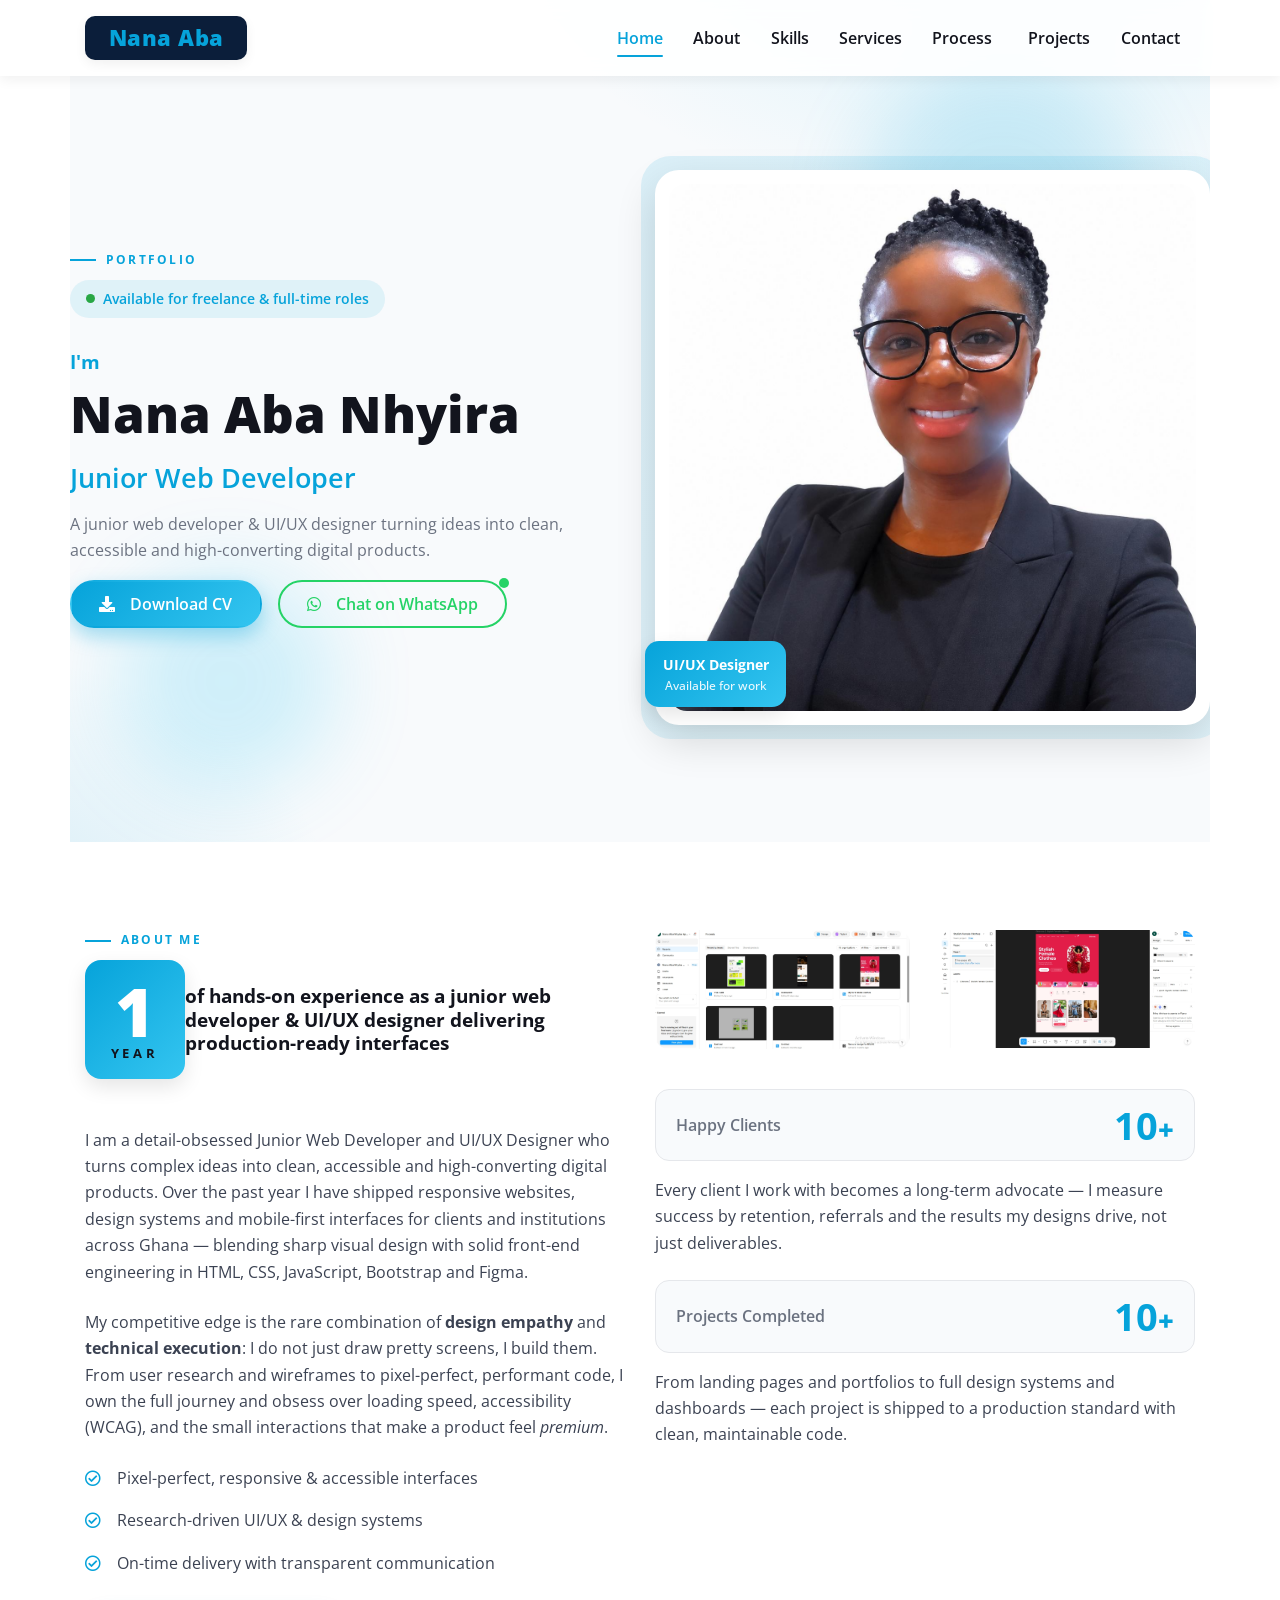
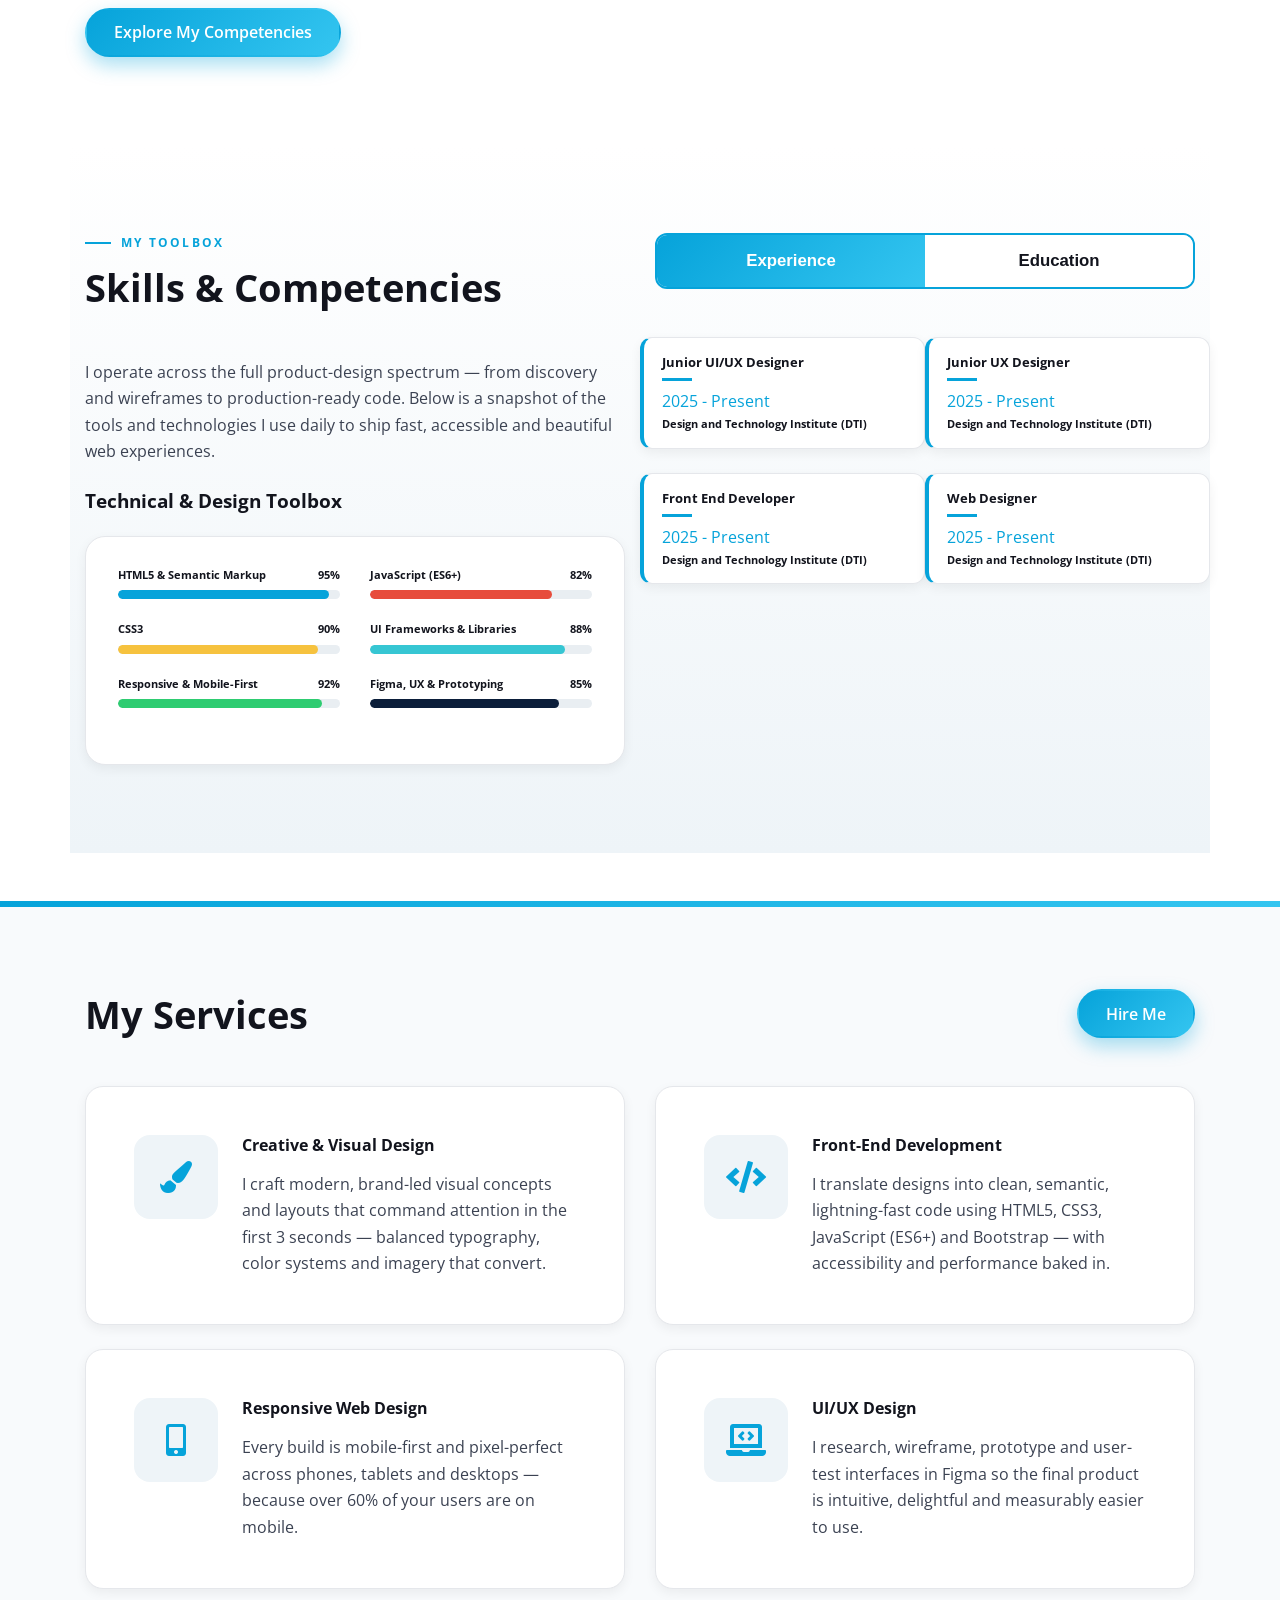
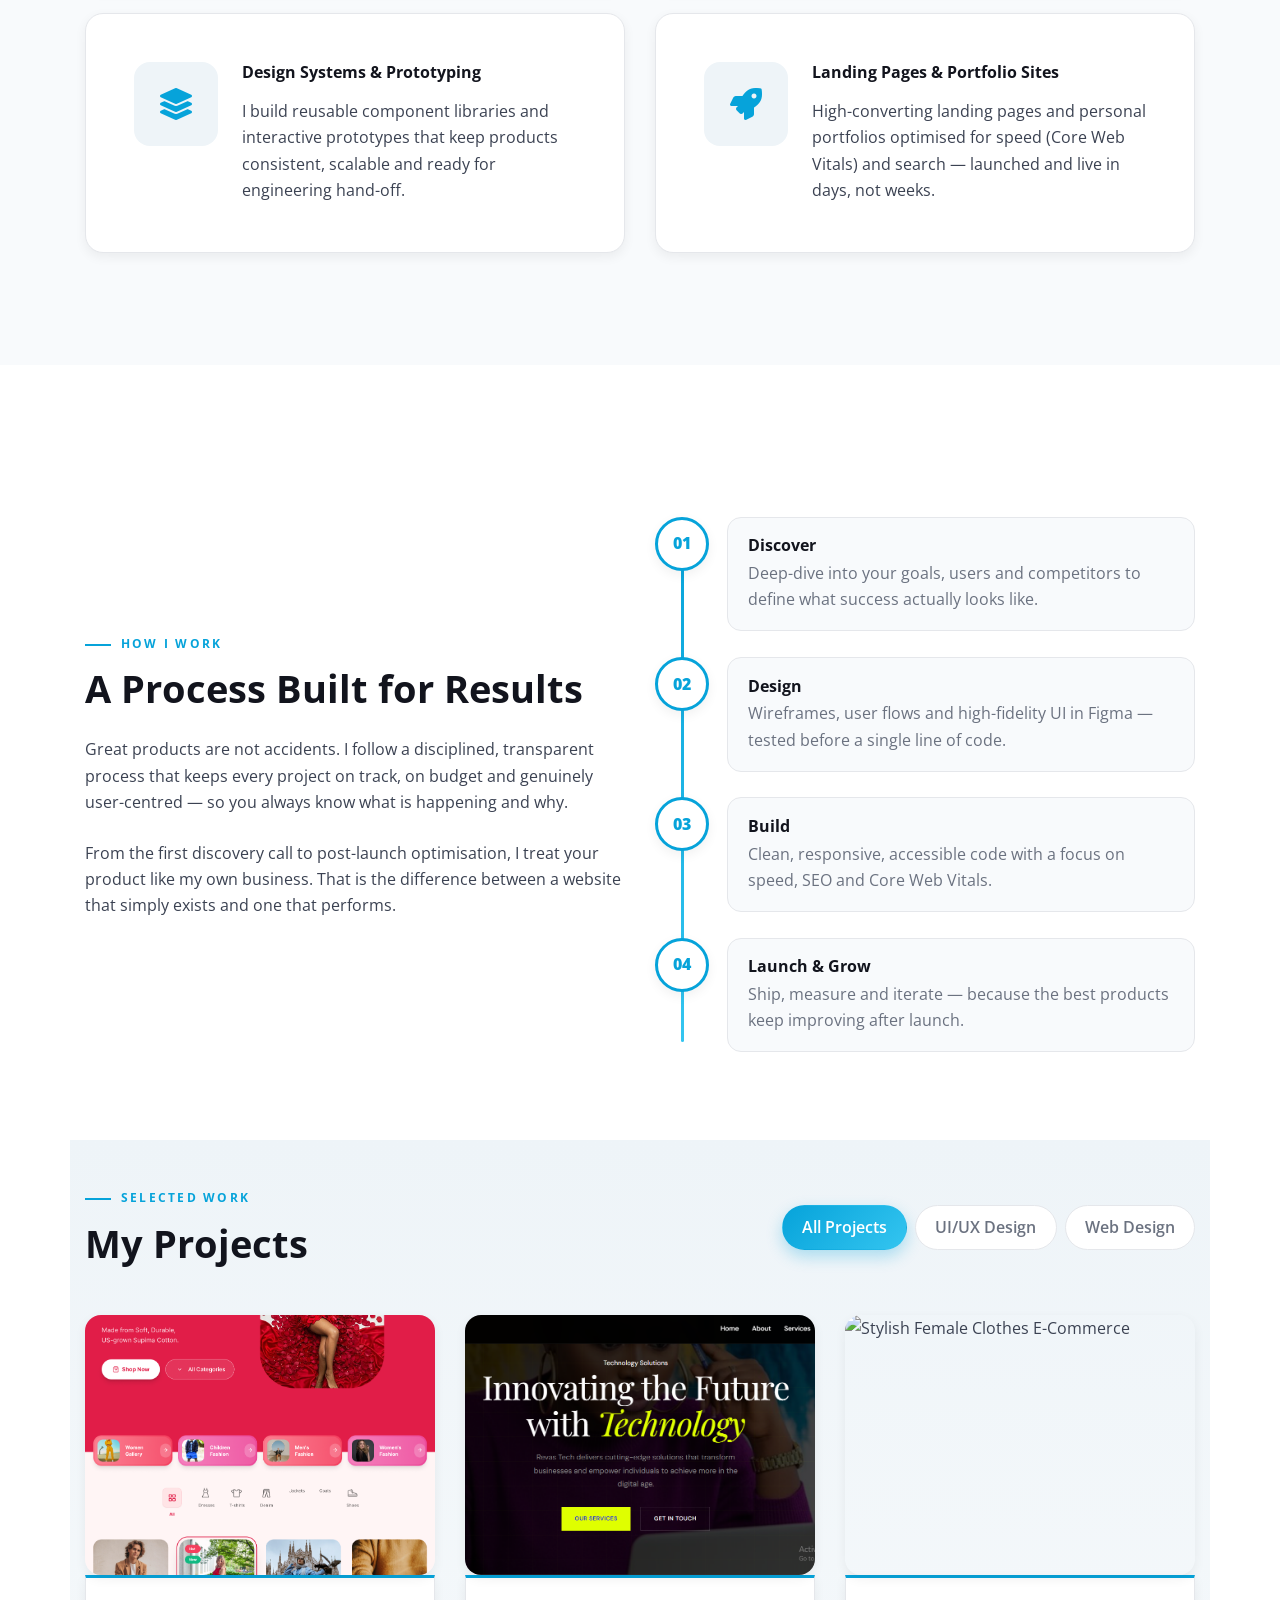
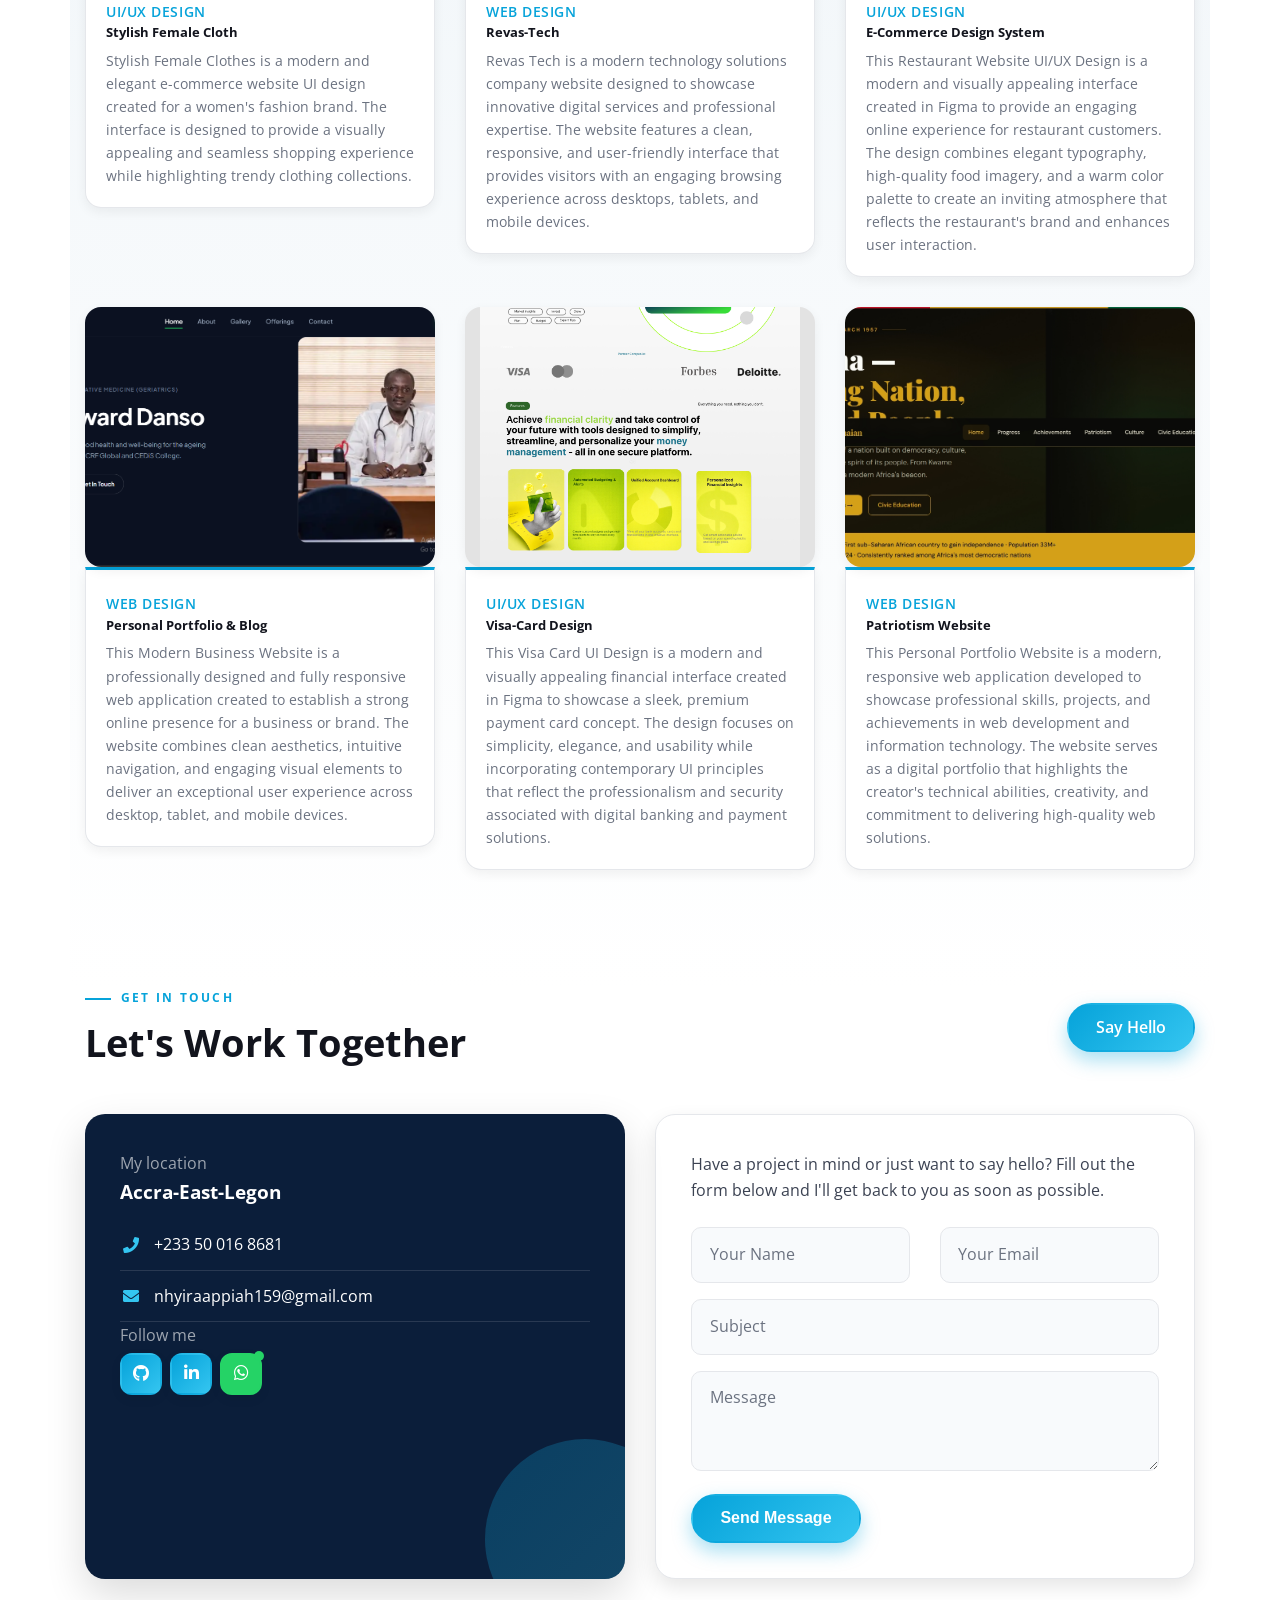
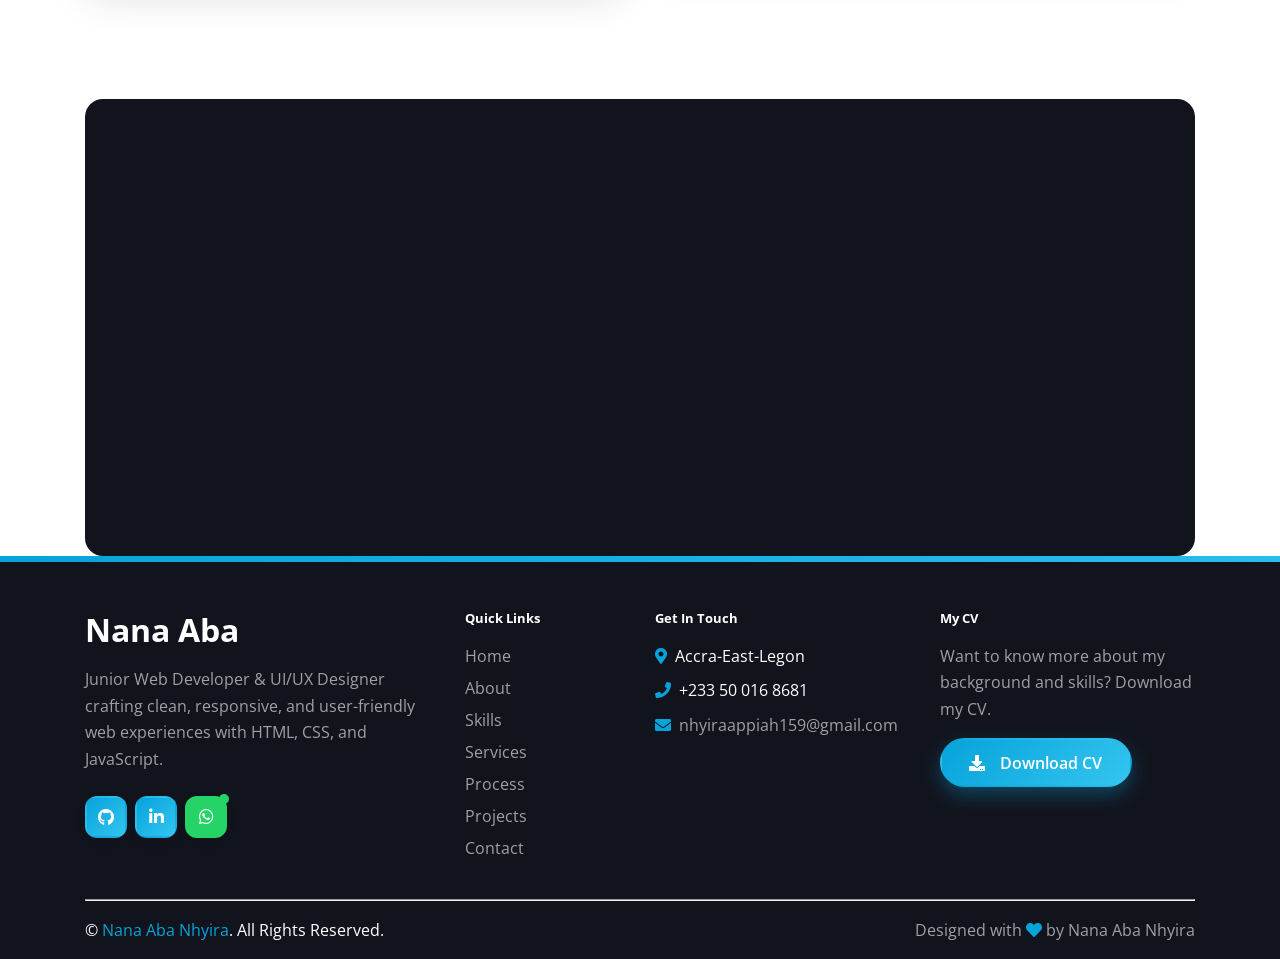
==== commit 03d2d5fe: "Update portfolio website" ====
--- a/index.html
+++ b/index.html
@@ -74,7 +74,7 @@
             <div class="col-lg-6 text-center">
                 <div class="hero-card">
                     <div class="hero-img">
-                        <img class="img-fluid rounded" src="img/Nhyira.png" alt="Nana Aba Nhyira">
+                        <img class="img-fluid rounded" src="img/Nyla.png" alt="Nana Aba Nhyira">
                     </div>
                     <div class="hero-badge">UI/UX Designer<small>Available for work</small></div>
                 </div>
@@ -103,8 +103,8 @@
             </div>
             <div class="col-lg-6">
                 <div class="row mb-4">
-                    <div class="col-sm-6 mb-3"><img class="img-fluid rounded" src="img/about-1.jpg" alt=""></div>
-                    <div class="col-sm-6 mb-3"><img class="img-fluid rounded" src="img/about-2.jpg" alt=""></div>
+                    <div class="col-sm-6 mb-3"><img class="img-fluid rounded" src="img/figma.png" alt="Figma Design"></div>
+                    <div class="col-sm-6 mb-3"><img class="img-fluid rounded" src="img/mafig.jpeg" alt=""></div>
                 </div>
                 <div class="stat-card mb-3">
                     <h5 class="mb-0">Happy Clients</h5>
